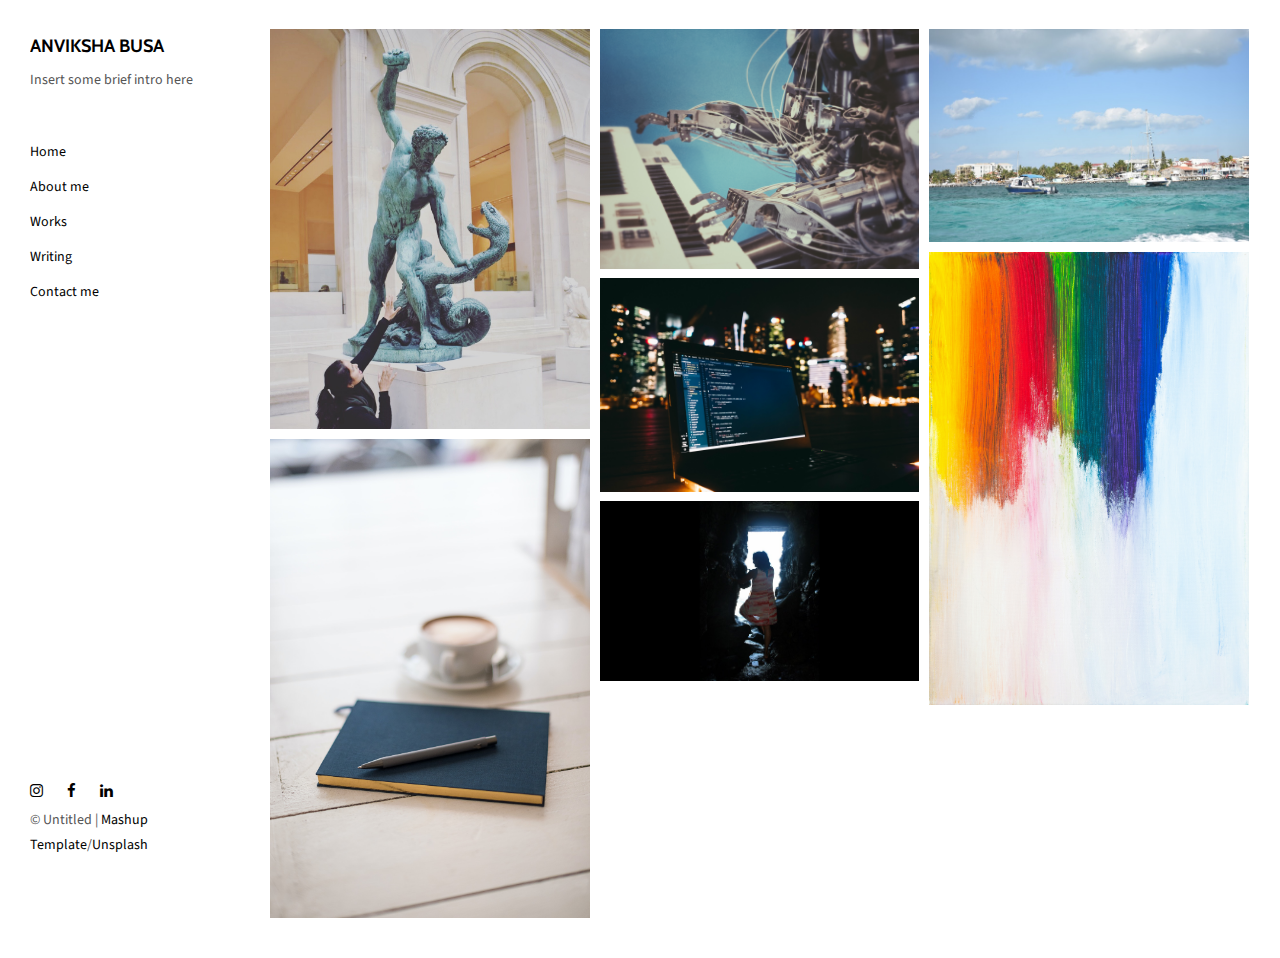
==== files/index.html @ e2f08ef1 "all website development initial files" ====
<!DOCTYPE html>
<html lang="en">

<head>
  <meta charset="UTF-8">
  <meta content="IE=edge" http-equiv="X-UA-Compatible">
  <meta content="width=device-width,initial-scale=1" name="viewport">
  <meta content="Page description" name="description">
  <meta name="google" content="notranslate" />
  <meta content="Mashup templates have been developped by Orson.io team" name="author">

  <!-- Disable tap highlight on IE -->
  <meta name="msapplication-tap-highlight" content="no">

  <link href="./assets/apple-icon-180x180.png" rel="apple-touch-icon">
  <link href="./assets/favicon.ico" rel="icon">



  <title>Title page</title>

<link href="./main.82cfd66e.css" rel="stylesheet"></head>

<body>

<!-- Add your content of header -->
<header class="">
  <div class="navbar navbar-default visible-xs">
    <button type="button" class="navbar-toggle collapsed">
      <span class="sr-only">Toggle navigation</span>
      <span class="icon-bar"></span>
      <span class="icon-bar"></span>
      <span class="icon-bar"></span>
    </button>
    <a href="./index.html" class="navbar-brand">Mashup Template</a>
  </div>

  <nav class="sidebar">
    <div class="navbar-collapse" id="navbar-collapse">
      <div class="site-header hidden-xs">
          <a class="site-brand" href="./index.html" title="">
            ANVIKSHA BUSA
          </a>
        <p>Insert some brief intro here</p>
      </div>
      <ul class="nav">
        <li><a href="./index.html" title="">Home</a></li>
        <li><a href="./about.html" title="">About me</a></li>
        <li><a href="./services.html" title="">Works</a></li>
        <li><a href="./components.html" title="">Writing</a></li>
        <li><a href="./contact.html" title="">Contact me</a></li>

      </ul>

      <nav class="nav-footer">
        <p class="nav-footer-social-buttons">
          <a class="fa-icon" href="https://www.instagram.com/anvibusa/" title="">
            <i class="fa fa-instagram"></i>
          </a>
          <a href="http://www.facebook.com/anvikshabusa" title="" class="fa-icon">
            <i class="fa fa-facebook"></i>
          </a>
          <a href="http://www.linkedin.com/in/anvikshabusa/" title="" class="fa-icon">
            <i class="fa fa-linkedin"></i>
          </a>
        </p>
        <p>© Untitled | <a href="http://www.mashup-template.com/" title="html template">Mashup Template</a>/<a href="https://www.unsplash.com/" title="Images">Unsplash</a></p>
      </nav>
    </div>
  </nav>
</header>
<main class="" id="main-collapse">

<!-- Add your site or app content here -->

<div class="hero-full-wrapper">
  <div class="grid">
  <div class="gutter-sizer"></div>
    <div class="grid-sizer"></div>

    <div class="grid-item">
      <img class="img-responsive" alt="" src="./assets/images/paris1.jpg">
      <a href="./about.html" class="project-description">
        <div class="project-text-holder">
          <div class="project-text-inner">
            <h3>Profile</h3>
            <p>Discover more</p>
          </div>
        </div>
      </a>
    </div>


    <div class="grid-item">
      <img class="img-responsive" alt="" src="./assets/images/robot.jpg">
      <a href="./project.html" class="project-description">
        <div class="project-text-holder">
          <div class="project-text-inner">
            <h3>Robotics</h3>
            <p>Discover more</p>
          </div>
        </div>
      </a>
    </div>

    <div class="grid-item">
      <img class="img-responsive" alt="" src="./assets/images/boats.jpg">
      <a href="./travel.html" class="project-description">
        <div class="project-text-holder">
          <div class="project-text-inner">
            <h3>Travel</h3>
            <p>Discover more</p>
          </div>
        </div>
      </a>
    </div>

    <div class="grid-item">
      <img class="img-responsive" alt="" src="./assets/images/art.jpg">
      <a href="./project.html" class="project-description">
        <div class="project-text-holder">
          <div class="project-text-inner">
            <h3>Art</h3>
            <p>Discover more</p>
          </div>
        </div>
      </a>
    </div>


    <div class="grid-item">
      <img class="img-responsive" alt="" src="./assets/images/programming.jpg">
      <a href="./programming.html" class="project-description">
        <div class="project-text-holder">
          <div class="project-text-inner">
            <h3>Programming</h3>
            <p>Discover more</p>
          </div>
        </div>
      </a>
    </div>

    <div class="grid-item">
      <img class="img-responsive" alt="" src="./assets/images/book.jpg">
      <a href="./project.html" class="project-description">
        <div class="project-text-holder">
          <div class="project-text-inner">
            <h3>Writing</h3>
            <p>Discover more</p>
          </div>
        </div>
      </a>
    </div>

    <div class="grid-item">
      <img class="img-responsive" alt="" src="./assets/images/yoga.jpg">
      <a href="./project.html" class="project-description">
        <div class="project-text-holder">
          <div class="project-text-inner">
            <h3>Leisure</h3>
            <p>Discover more</p>
          </div>
        </div>
      </a>
    </div>
    <!-- <div class="grid-item">
      <img class="img-responsive" alt="" src="./assets/images/paris1.jpg">
      <a href="./project.html" class="project-description">
        <div class="project-text-holder">
          <div class="project-text-inner">
            <h3>Other</h3>
            <p>Discover more</p>
          </div>
        </div>
      </a>
    </div> -->

  </div>
</div>


<script>
  document.addEventListener("DOMContentLoaded", function (event) {
     masonryBuild();
  });
</script>

</main>

<script>
document.addEventListener("DOMContentLoaded", function (event) {
  navbarToggleSidebar();
  navActivePage();
});
</script>

<!-- Google Analytics: change UA-XXXXX-X to be your site's ID

<script>
  (function (i, s, o, g, r, a, m) {
    i['GoogleAnalyticsObject'] = r; i[r] = i[r] || function () {
      (i[r].q = i[r].q || []).push(arguments)
    }, i[r].l = 1 * new Date(); a = s.createElement(o),
      m = s.getElementsByTagName(o)[0]; a.async = 1; a.src = g; m.parentNode.insertBefore(a, m)
  })(window, document, 'script', '//www.google-analytics.com/analytics.js', 'ga');
  ga('create', 'UA-XXXXX-X', 'auto');
  ga('send', 'pageview');
</script>

--><script type="text/javascript" src="./main.85741bff.js"></script></body>

</html>
---- files/main.82cfd66e.css ----
@import url(https://fonts.googleapis.com/css?family=Cabin:400,700|Source+Sans+Pro:400,700);@import url(https://maxcdn.bootstrapcdn.com/font-awesome/4.7.0/css/font-awesome.min.css);/*!
 * Bootstrap v3.3.7 (http://getbootstrap.com)
 * Copyright 2011-2016 Twitter, Inc.
 * Licensed under MIT (https://github.com/twbs/bootstrap/blob/master/LICENSE)
 */
/*! normalize.css v3.0.3 | MIT License | github.com/necolas/normalize.css */html{font-family:sans-serif;-ms-text-size-adjust:100%;-webkit-text-size-adjust:100%}body{margin:0}article,aside,details,figcaption,figure,footer,header,hgroup,main,menu,nav,section,summary{display:block}audio,canvas,progress,video{display:inline-block;vertical-align:baseline}audio:not([controls]){display:none;height:0}[hidden],template{display:none}a{background-color:transparent}a:active,a:hover{outline:0}abbr[title]{border-bottom:1px dotted}b,strong{font-weight:700}dfn{font-style:italic}h1{font-size:2em;margin:.67em 0}mark{background:#ff0;color:#000}small{font-size:80%}sub,sup{font-size:75%;line-height:0;position:relative;vertical-align:baseline}sup{top:-.5em}sub{bottom:-.25em}img{border:0}svg:not(:root){overflow:hidden}figure{margin:1em 40px}hr{box-sizing:content-box;height:0}pre{overflow:auto}code,kbd,pre,samp{font-family:monospace,monospace;font-size:1em}button,input,optgroup,select,textarea{color:inherit;font:inherit;margin:0}button{overflow:visible}button,select{text-transform:none}button,html input[type=button],input[type=reset],input[type=submit]{-webkit-appearance:button;cursor:pointer}button[disabled],html input[disabled]{cursor:default}button::-moz-focus-inner,input::-moz-focus-inner{border:0;padding:0}input{line-height:normal}input[type=checkbox],input[type=radio]{box-sizing:border-box;padding:0}input[type=number]::-webkit-inner-spin-button,input[type=number]::-webkit-outer-spin-button{height:auto}input[type=search]{-webkit-appearance:textfield;box-sizing:content-box}input[type=search]::-webkit-search-cancel-button,input[type=search]::-webkit-search-decoration{-webkit-appearance:none}fieldset{border:1px solid silver;margin:0 2px;padding:.35em .625em .75em}textarea{overflow:auto}optgroup{font-weight:700}table{border-collapse:collapse;border-spacing:0}td,th{padding:0}

/*! Source: https://github.com/h5bp/html5-boilerplate/blob/master/src/css/main.css */@media print{*,:after,:before{background:transparent!important;color:#000!important;box-shadow:none!important;text-shadow:none!important}a,a:visited{text-decoration:underline}a[href]:after{content:" (" attr(href) ")"}abbr[title]:after{content:" (" attr(title) ")"}a[href^="#"]:after,a[href^="javascript:"]:after{content:""}blockquote,pre{border:1px solid #999;page-break-inside:avoid}thead{display:table-header-group}img,tr{page-break-inside:avoid}img{max-width:100%!important}h2,h3,p{orphans:3;widows:3}h2,h3{page-break-after:avoid}.navbar{display:none}.btn>.caret,.dropup>.btn>.caret{border-top-color:#000!important}.label{border:1px solid #000}.table{border-collapse:collapse!important}.table td,.table th{background-color:#fff!important}.table-bordered td,.table-bordered th{border:1px solid #ddd!important}}*,:after,:before{-webkit-box-sizing:border-box;-moz-box-sizing:border-box;box-sizing:border-box}html{font-size:10px;-webkit-tap-highlight-color:transparent}body{font-family:Source Sans Pro,Helvetica,Arial,sans-serif;font-size:14px;line-height:1.78;color:#555;background-color:#fff}button,input,select,textarea{font-family:inherit;font-size:inherit;line-height:inherit}a{color:#ff6360;text-decoration:none}a:focus,a:hover{color:#ff1814;text-decoration:underline}a:focus{outline:5px auto -webkit-focus-ring-color;outline-offset:-2px}figure{margin:0}img{vertical-align:middle}.img-responsive{display:block;max-width:100%;height:auto}.img-rounded{border-radius:2px}.img-thumbnail{padding:4px;line-height:1.78;background-color:#fff;border:1px solid #ddd;border-radius:2px;-webkit-transition:all .2s ease-in-out;-o-transition:all .2s ease-in-out;transition:all .2s ease-in-out;display:inline-block;max-width:100%;height:auto}.img-circle{border-radius:50%}hr{margin-top:24px;margin-bottom:24px;border:0;border-top:1px solid #eee}.sr-only{position:absolute;width:1px;height:1px;margin:-1px;padding:0;overflow:hidden;clip:rect(0,0,0,0);border:0}.sr-only-focusable:active,.sr-only-focusable:focus{position:static;width:auto;height:auto;margin:0;overflow:visible;clip:auto}[role=button]{cursor:pointer}.h1,.h2,.h3,.h4,.h5,.h6,h1,h2,h3,h4,h5,h6{font-family:Cabin,Helvetica,Arial,sans-serif;font-weight:700;line-height:1.1;color:#000}.h1 .small,.h1 small,.h2 .small,.h2 small,.h3 .small,.h3 small,.h4 .small,.h4 small,.h5 .small,.h5 small,.h6 .small,.h6 small,h1 .small,h1 small,h2 .small,h2 small,h3 .small,h3 small,h4 .small,h4 small,h5 .small,h5 small,h6 .small,h6 small{font-weight:400;line-height:1;color:#777}.h1,.h2,.h3,h1,h2,h3{margin-top:24px;margin-bottom:12px}.h1 .small,.h1 small,.h2 .small,.h2 small,.h3 .small,.h3 small,h1 .small,h1 small,h2 .small,h2 small,h3 .small,h3 small{font-size:65%}.h4,.h5,.h6,h4,h5,h6{margin-top:12px;margin-bottom:12px}.h4 .small,.h4 small,.h5 .small,.h5 small,.h6 .small,.h6 small,h4 .small,h4 small,h5 .small,h5 small,h6 .small,h6 small{font-size:75%}.h1,h1{font-size:44px}.h2,h2{font-size:33px}.h3,h3{font-size:25px}.h4,h4{font-size:19px}.h5,h5{font-size:14px}.h6,h6{font-size:12px}p{margin:0 0 12px}.lead{margin-bottom:24px;font-size:16px;font-weight:300;line-height:1.4}@media (min-width:768px){.lead{font-size:21px}}.small,small{font-size:85%}.mark,mark{background-color:#fcf8e3;padding:.2em}.text-left{text-align:left}.text-right{text-align:right}.text-center{text-align:center}.text-justify{text-align:justify}.text-nowrap{white-space:nowrap}.text-lowercase{text-transform:lowercase}.initialism,.text-uppercase{text-transform:uppercase}.text-capitalize{text-transform:capitalize}.text-muted{color:#777}.text-primary{color:#ff6360}a.text-primary:focus,a.text-primary:hover{color:#ff312d}.text-success{color:#fff}a.text-success:focus,a.text-success:hover{color:#e6e6e6}.text-info{color:#31708f}a.text-info:focus,a.text-info:hover{color:#245269}.text-warning{color:#8a6d3b}a.text-warning:focus,a.text-warning:hover{color:#66512c}.text-danger{color:#fff}a.text-danger:focus,a.text-danger:hover{color:#e6e6e6}.bg-primary{color:#fff;background-color:#ff6360}a.bg-primary:focus,a.bg-primary:hover{background-color:#ff312d}.bg-success{background-color:#57ce6e}a.bg-success:focus,a.bg-success:hover{background-color:#37bb50}.bg-info{background-color:#d9edf7}a.bg-info:focus,a.bg-info:hover{background-color:#afd9ee}.bg-warning{background-color:#fcf8e3}a.bg-warning:focus,a.bg-warning:hover{background-color:#f7ecb5}.bg-danger{background-color:#ee624b}a.bg-danger:focus,a.bg-danger:hover{background-color:#ea391c}.page-header{padding-bottom:11px;margin:48px 0 24px;border-bottom:1px solid #eee}ol,ul{margin-top:0;margin-bottom:12px}ol ol,ol ul,ul ol,ul ul{margin-bottom:0}.list-inline,.list-unstyled{padding-left:0;list-style:none}.list-inline{margin-left:-5px}.list-inline>li{display:inline-block;padding-left:5px;padding-right:5px}dl{margin-top:0;margin-bottom:24px}dd,dt{line-height:1.78}dt{font-weight:700}dd{margin-left:0}.dl-horizontal dd:after,.dl-horizontal dd:before{content:" ";display:table}.dl-horizontal dd:after{clear:both}@media (min-width:768px){.dl-horizontal dt{float:left;width:160px;clear:left;text-align:right;overflow:hidden;text-overflow:ellipsis;white-space:nowrap}.dl-horizontal dd{margin-left:180px}}abbr[data-original-title],abbr[title]{cursor:help;border-bottom:1px dotted #777}.initialism{font-size:90%}blockquote{padding:12px 24px;margin:0 0 24px;font-size:17.5px;border-left:5px solid #eee}blockquote ol:last-child,blockquote p:last-child,blockquote ul:last-child{margin-bottom:0}blockquote .small,blockquote footer,blockquote small{display:block;font-size:80%;line-height:1.78;color:#777}blockquote .small:before,blockquote footer:before,blockquote small:before{content:"\2014   \A0"}.blockquote-reverse,blockquote.pull-right{padding-right:15px;padding-left:0;border-right:5px solid #eee;border-left:0;text-align:right}.blockquote-reverse .small:before,.blockquote-reverse footer:before,.blockquote-reverse small:before,blockquote.pull-right .small:before,blockquote.pull-right footer:before,blockquote.pull-right small:before{content:""}.blockquote-reverse .small:after,.blockquote-reverse footer:after,.blockquote-reverse small:after,blockquote.pull-right .small:after,blockquote.pull-right footer:after,blockquote.pull-right small:after{content:"\A0   \2014"}address{margin-bottom:24px;font-style:normal;line-height:1.78}code,kbd,pre,samp{font-family:Menlo,Monaco,Consolas,Courier New,monospace}code{color:#c7254e;background-color:#f9f2f4}code,kbd{padding:2px 4px;font-size:90%;border-radius:2px}kbd{color:#fff;background-color:#333;box-shadow:inset 0 -1px 0 rgba(0,0,0,.25)}kbd kbd{padding:0;font-size:100%;font-weight:700;box-shadow:none}pre{display:block;padding:11.5px;margin:0 0 12px;font-size:13px;line-height:1.78;word-break:break-all;word-wrap:break-word;color:#333;background-color:#f5f5f5;border:1px solid #ccc;border-radius:2px}pre code{padding:0;font-size:inherit;color:inherit;white-space:pre-wrap;background-color:transparent;border-radius:0}.pre-scrollable{max-height:340px;overflow-y:scroll}.container{margin-right:auto;margin-left:auto;padding-left:15px;padding-right:15px}.container:after,.container:before{content:" ";display:table}.container:after{clear:both}@media (min-width:768px){.container{width:750px}}@media (min-width:992px){.container{width:970px}}@media (min-width:1200px){.container{width:1170px}}.container-fluid{margin-right:auto;margin-left:auto;padding-left:15px;padding-right:15px}.container-fluid:after,.container-fluid:before{content:" ";display:table}.container-fluid:after{clear:both}.row{margin-left:-15px;margin-right:-15px}.row:after,.row:before{content:" ";display:table}.row:after{clear:both}.col-lg-1,.col-lg-2,.col-lg-3,.col-lg-4,.col-lg-5,.col-lg-6,.col-lg-7,.col-lg-8,.col-lg-9,.col-lg-10,.col-lg-11,.col-lg-12,.col-md-1,.col-md-2,.col-md-3,.col-md-4,.col-md-5,.col-md-6,.col-md-7,.col-md-8,.col-md-9,.col-md-10,.col-md-11,.col-md-12,.col-sm-1,.col-sm-2,.col-sm-3,.col-sm-4,.col-sm-5,.col-sm-6,.col-sm-7,.col-sm-8,.col-sm-9,.col-sm-10,.col-sm-11,.col-sm-12,.col-xs-1,.col-xs-2,.col-xs-3,.col-xs-4,.col-xs-5,.col-xs-6,.col-xs-7,.col-xs-8,.col-xs-9,.col-xs-10,.col-xs-11,.col-xs-12{position:relative;min-height:1px;padding-left:15px;padding-right:15px}.col-xs-1,.col-xs-2,.col-xs-3,.col-xs-4,.col-xs-5,.col-xs-6,.col-xs-7,.col-xs-8,.col-xs-9,.col-xs-10,.col-xs-11,.col-xs-12{float:left}.col-xs-1{width:8.33333%}.col-xs-2{width:16.66667%}.col-xs-3{width:25%}.col-xs-4{width:33.33333%}.col-xs-5{width:41.66667%}.col-xs-6{width:50%}.col-xs-7{width:58.33333%}.col-xs-8{width:66.66667%}.col-xs-9{width:75%}.col-xs-10{width:83.33333%}.col-xs-11{width:91.66667%}.col-xs-12{width:100%}.col-xs-pull-0{right:auto}.col-xs-pull-1{right:8.33333%}.col-xs-pull-2{right:16.66667%}.col-xs-pull-3{right:25%}.col-xs-pull-4{right:33.33333%}.col-xs-pull-5{right:41.66667%}.col-xs-pull-6{right:50%}.col-xs-pull-7{right:58.33333%}.col-xs-pull-8{right:66.66667%}.col-xs-pull-9{right:75%}.col-xs-pull-10{right:83.33333%}.col-xs-pull-11{right:91.66667%}.col-xs-pull-12{right:100%}.col-xs-push-0{left:auto}.col-xs-push-1{left:8.33333%}.col-xs-push-2{left:16.66667%}.col-xs-push-3{left:25%}.col-xs-push-4{left:33.33333%}.col-xs-push-5{left:41.66667%}.col-xs-push-6{left:50%}.col-xs-push-7{left:58.33333%}.col-xs-push-8{left:66.66667%}.col-xs-push-9{left:75%}.col-xs-push-10{left:83.33333%}.col-xs-push-11{left:91.66667%}.col-xs-push-12{left:100%}.col-xs-offset-0{margin-left:0}.col-xs-offset-1{margin-left:8.33333%}.col-xs-offset-2{margin-left:16.66667%}.col-xs-offset-3{margin-left:25%}.col-xs-offset-4{margin-left:33.33333%}.col-xs-offset-5{margin-left:41.66667%}.col-xs-offset-6{margin-left:50%}.col-xs-offset-7{margin-left:58.33333%}.col-xs-offset-8{margin-left:66.66667%}.col-xs-offset-9{margin-left:75%}.col-xs-offset-10{margin-left:83.33333%}.col-xs-offset-11{margin-left:91.66667%}.col-xs-offset-12{margin-left:100%}@media (min-width:768px){.col-sm-1,.col-sm-2,.col-sm-3,.col-sm-4,.col-sm-5,.col-sm-6,.col-sm-7,.col-sm-8,.col-sm-9,.col-sm-10,.col-sm-11,.col-sm-12{float:left}.col-sm-1{width:8.33333%}.col-sm-2{width:16.66667%}.col-sm-3{width:25%}.col-sm-4{width:33.33333%}.col-sm-5{width:41.66667%}.col-sm-6{width:50%}.col-sm-7{width:58.33333%}.col-sm-8{width:66.66667%}.col-sm-9{width:75%}.col-sm-10{width:83.33333%}.col-sm-11{width:91.66667%}.col-sm-12{width:100%}.col-sm-pull-0{right:auto}.col-sm-pull-1{right:8.33333%}.col-sm-pull-2{right:16.66667%}.col-sm-pull-3{right:25%}.col-sm-pull-4{right:33.33333%}.col-sm-pull-5{right:41.66667%}.col-sm-pull-6{right:50%}.col-sm-pull-7{right:58.33333%}.col-sm-pull-8{right:66.66667%}.col-sm-pull-9{right:75%}.col-sm-pull-10{right:83.33333%}.col-sm-pull-11{right:91.66667%}.col-sm-pull-12{right:100%}.col-sm-push-0{left:auto}.col-sm-push-1{left:8.33333%}.col-sm-push-2{left:16.66667%}.col-sm-push-3{left:25%}.col-sm-push-4{left:33.33333%}.col-sm-push-5{left:41.66667%}.col-sm-push-6{left:50%}.col-sm-push-7{left:58.33333%}.col-sm-push-8{left:66.66667%}.col-sm-push-9{left:75%}.col-sm-push-10{left:83.33333%}.col-sm-push-11{left:91.66667%}.col-sm-push-12{left:100%}.col-sm-offset-0{margin-left:0}.col-sm-offset-1{margin-left:8.33333%}.col-sm-offset-2{margin-left:16.66667%}.col-sm-offset-3{margin-left:25%}.col-sm-offset-4{margin-left:33.33333%}.col-sm-offset-5{margin-left:41.66667%}.col-sm-offset-6{margin-left:50%}.col-sm-offset-7{margin-left:58.33333%}.col-sm-offset-8{margin-left:66.66667%}.col-sm-offset-9{margin-left:75%}.col-sm-offset-10{margin-left:83.33333%}.col-sm-offset-11{margin-left:91.66667%}.col-sm-offset-12{margin-left:100%}}@media (min-width:992px){.col-md-1,.col-md-2,.col-md-3,.col-md-4,.col-md-5,.col-md-6,.col-md-7,.col-md-8,.col-md-9,.col-md-10,.col-md-11,.col-md-12{float:left}.col-md-1{width:8.33333%}.col-md-2{width:16.66667%}.col-md-3{width:25%}.col-md-4{width:33.33333%}.col-md-5{width:41.66667%}.col-md-6{width:50%}.col-md-7{width:58.33333%}.col-md-8{width:66.66667%}.col-md-9{width:75%}.col-md-10{width:83.33333%}.col-md-11{width:91.66667%}.col-md-12{width:100%}.col-md-pull-0{right:auto}.col-md-pull-1{right:8.33333%}.col-md-pull-2{right:16.66667%}.col-md-pull-3{right:25%}.col-md-pull-4{right:33.33333%}.col-md-pull-5{right:41.66667%}.col-md-pull-6{right:50%}.col-md-pull-7{right:58.33333%}.col-md-pull-8{right:66.66667%}.col-md-pull-9{right:75%}.col-md-pull-10{right:83.33333%}.col-md-pull-11{right:91.66667%}.col-md-pull-12{right:100%}.col-md-push-0{left:auto}.col-md-push-1{left:8.33333%}.col-md-push-2{left:16.66667%}.col-md-push-3{left:25%}.col-md-push-4{left:33.33333%}.col-md-push-5{left:41.66667%}.col-md-push-6{left:50%}.col-md-push-7{left:58.33333%}.col-md-push-8{left:66.66667%}.col-md-push-9{left:75%}.col-md-push-10{left:83.33333%}.col-md-push-11{left:91.66667%}.col-md-push-12{left:100%}.col-md-offset-0{margin-left:0}.col-md-offset-1{margin-left:8.33333%}.col-md-offset-2{margin-left:16.66667%}.col-md-offset-3{margin-left:25%}.col-md-offset-4{margin-left:33.33333%}.col-md-offset-5{margin-left:41.66667%}.col-md-offset-6{margin-left:50%}.col-md-offset-7{margin-left:58.33333%}.col-md-offset-8{margin-left:66.66667%}.col-md-offset-9{margin-left:75%}.col-md-offset-10{margin-left:83.33333%}.col-md-offset-11{margin-left:91.66667%}.col-md-offset-12{margin-left:100%}}@media (min-width:1200px){.col-lg-1,.col-lg-2,.col-lg-3,.col-lg-4,.col-lg-5,.col-lg-6,.col-lg-7,.col-lg-8,.col-lg-9,.col-lg-10,.col-lg-11,.col-lg-12{float:left}.col-lg-1{width:8.33333%}.col-lg-2{width:16.66667%}.col-lg-3{width:25%}.col-lg-4{width:33.33333%}.col-lg-5{width:41.66667%}.col-lg-6{width:50%}.col-lg-7{width:58.33333%}.col-lg-8{width:66.66667%}.col-lg-9{width:75%}.col-lg-10{width:83.33333%}.col-lg-11{width:91.66667%}.col-lg-12{width:100%}.col-lg-pull-0{right:auto}.col-lg-pull-1{right:8.33333%}.col-lg-pull-2{right:16.66667%}.col-lg-pull-3{right:25%}.col-lg-pull-4{right:33.33333%}.col-lg-pull-5{right:41.66667%}.col-lg-pull-6{right:50%}.col-lg-pull-7{right:58.33333%}.col-lg-pull-8{right:66.66667%}.col-lg-pull-9{right:75%}.col-lg-pull-10{right:83.33333%}.col-lg-pull-11{right:91.66667%}.col-lg-pull-12{right:100%}.col-lg-push-0{left:auto}.col-lg-push-1{left:8.33333%}.col-lg-push-2{left:16.66667%}.col-lg-push-3{left:25%}.col-lg-push-4{left:33.33333%}.col-lg-push-5{left:41.66667%}.col-lg-push-6{left:50%}.col-lg-push-7{left:58.33333%}.col-lg-push-8{left:66.66667%}.col-lg-push-9{left:75%}.col-lg-push-10{left:83.33333%}.col-lg-push-11{left:91.66667%}.col-lg-push-12{left:100%}.col-lg-offset-0{margin-left:0}.col-lg-offset-1{margin-left:8.33333%}.col-lg-offset-2{margin-left:16.66667%}.col-lg-offset-3{margin-left:25%}.col-lg-offset-4{margin-left:33.33333%}.col-lg-offset-5{margin-left:41.66667%}.col-lg-offset-6{margin-left:50%}.col-lg-offset-7{margin-left:58.33333%}.col-lg-offset-8{margin-left:66.66667%}.col-lg-offset-9{margin-left:75%}.col-lg-offset-10{margin-left:83.33333%}.col-lg-offset-11{margin-left:91.66667%}.col-lg-offset-12{margin-left:100%}}table{background-color:transparent}caption{padding-top:8px;padding-bottom:8px;color:#777}caption,th{text-align:left}.table{width:100%;max-width:100%;margin-bottom:24px}.table>tbody>tr>td,.table>tbody>tr>th,.table>tfoot>tr>td,.table>tfoot>tr>th,.table>thead>tr>td,.table>thead>tr>th{padding:8px;line-height:1.78;vertical-align:top;border-top:1px solid #ddd}.table>thead>tr>th{vertical-align:bottom;border-bottom:2px solid #ddd}.table>caption+thead>tr:first-child>td,.table>caption+thead>tr:first-child>th,.table>colgroup+thead>tr:first-child>td,.table>colgroup+thead>tr:first-child>th,.table>thead:first-child>tr:first-child>td,.table>thead:first-child>tr:first-child>th{border-top:0}.table>tbody+tbody{border-top:2px solid #ddd}.table .table{background-color:#fff}.table-condensed>tbody>tr>td,.table-condensed>tbody>tr>th,.table-condensed>tfoot>tr>td,.table-condensed>tfoot>tr>th,.table-condensed>thead>tr>td,.table-condensed>thead>tr>th{padding:5px}.table-bordered,.table-bordered>tbody>tr>td,.table-bordered>tbody>tr>th,.table-bordered>tfoot>tr>td,.table-bordered>tfoot>tr>th,.table-bordered>thead>tr>td,.table-bordered>thead>tr>th{border:1px solid #ddd}.table-bordered>thead>tr>td,.table-bordered>thead>tr>th{border-bottom-width:2px}.table-striped>tbody>tr:nth-of-type(odd){background-color:#f9f9f9}.table-hover>tbody>tr:hover{background-color:#f5f5f5}table col[class*=col-]{position:static;float:none;display:table-column}table td[class*=col-],table th[class*=col-]{position:static;float:none;display:table-cell}.table>tbody>tr.active>td,.table>tbody>tr.active>th,.table>tbody>tr>td.active,.table>tbody>tr>th.active,.table>tfoot>tr.active>td,.table>tfoot>tr.active>th,.table>tfoot>tr>td.active,.table>tfoot>tr>th.active,.table>thead>tr.active>td,.table>thead>tr.active>th,.table>thead>tr>td.active,.table>thead>tr>th.active{background-color:#f5f5f5}.table-hover>tbody>tr.active:hover>td,.table-hover>tbody>tr.active:hover>th,.table-hover>tbody>tr:hover>.active,.table-hover>tbody>tr>td.active:hover,.table-hover>tbody>tr>th.active:hover{background-color:#e8e8e8}.table>tbody>tr.success>td,.table>tbody>tr.success>th,.table>tbody>tr>td.success,.table>tbody>tr>th.success,.table>tfoot>tr.success>td,.table>tfoot>tr.success>th,.table>tfoot>tr>td.success,.table>tfoot>tr>th.success,.table>thead>tr.success>td,.table>thead>tr.success>th,.table>thead>tr>td.success,.table>thead>tr>th.success{background-color:#57ce6e}.table-hover>tbody>tr.success:hover>td,.table-hover>tbody>tr.success:hover>th,.table-hover>tbody>tr:hover>.success,.table-hover>tbody>tr>td.success:hover,.table-hover>tbody>tr>th.success:hover{background-color:#43c85d}.table>tbody>tr.info>td,.table>tbody>tr.info>th,.table>tbody>tr>td.info,.table>tbody>tr>th.info,.table>tfoot>tr.info>td,.table>tfoot>tr.info>th,.table>tfoot>tr>td.info,.table>tfoot>tr>th.info,.table>thead>tr.info>td,.table>thead>tr.info>th,.table>thead>tr>td.info,.table>thead>tr>th.info{background-color:#d9edf7}.table-hover>tbody>tr.info:hover>td,.table-hover>tbody>tr.info:hover>th,.table-hover>tbody>tr:hover>.info,.table-hover>tbody>tr>td.info:hover,.table-hover>tbody>tr>th.info:hover{background-color:#c4e3f3}.table>tbody>tr.warning>td,.table>tbody>tr.warning>th,.table>tbody>tr>td.warning,.table>tbody>tr>th.warning,.table>tfoot>tr.warning>td,.table>tfoot>tr.warning>th,.table>tfoot>tr>td.warning,.table>tfoot>tr>th.warning,.table>thead>tr.warning>td,.table>thead>tr.warning>th,.table>thead>tr>td.warning,.table>thead>tr>th.warning{background-color:#fcf8e3}.table-hover>tbody>tr.warning:hover>td,.table-hover>tbody>tr.warning:hover>th,.table-hover>tbody>tr:hover>.warning,.table-hover>tbody>tr>td.warning:hover,.table-hover>tbody>tr>th.warning:hover{background-color:#faf2cc}.table>tbody>tr.danger>td,.table>tbody>tr.danger>th,.table>tbody>tr>td.danger,.table>tbody>tr>th.danger,.table>tfoot>tr.danger>td,.table>tfoot>tr.danger>th,.table>tfoot>tr>td.danger,.table>tfoot>tr>th.danger,.table>thead>tr.danger>td,.table>thead>tr.danger>th,.table>thead>tr>td.danger,.table>thead>tr>th.danger{background-color:#ee624b}.table-hover>tbody>tr.danger:hover>td,.table-hover>tbody>tr.danger:hover>th,.table-hover>tbody>tr:hover>.danger,.table-hover>tbody>tr>td.danger:hover,.table-hover>tbody>tr>th.danger:hover{background-color:#ec4e34}.table-responsive{overflow-x:auto;min-height:.01%}@media screen and (max-width:767px){.table-responsive{width:100%;margin-bottom:18px;overflow-y:hidden;-ms-overflow-style:-ms-autohiding-scrollbar;border:1px solid #ddd}.table-responsive>.table{margin-bottom:0}.table-responsive>.table>tbody>tr>td,.table-responsive>.table>tbody>tr>th,.table-responsive>.table>tfoot>tr>td,.table-responsive>.table>tfoot>tr>th,.table-responsive>.table>thead>tr>td,.table-responsive>.table>thead>tr>th{white-space:nowrap}.table-responsive>.table-bordered{border:0}.table-responsive>.table-bordered>tbody>tr>td:first-child,.table-responsive>.table-bordered>tbody>tr>th:first-child,.table-responsive>.table-bordered>tfoot>tr>td:first-child,.table-responsive>.table-bordered>tfoot>tr>th:first-child,.table-responsive>.table-bordered>thead>tr>td:first-child,.table-responsive>.table-bordered>thead>tr>th:first-child{border-left:0}.table-responsive>.table-bordered>tbody>tr>td:last-child,.table-responsive>.table-bordered>tbody>tr>th:last-child,.table-responsive>.table-bordered>tfoot>tr>td:last-child,.table-responsive>.table-bordered>tfoot>tr>th:last-child,.table-responsive>.table-bordered>thead>tr>td:last-child,.table-responsive>.table-bordered>thead>tr>th:last-child{border-right:0}.table-responsive>.table-bordered>tbody>tr:last-child>td,.table-responsive>.table-bordered>tbody>tr:last-child>th,.table-responsive>.table-bordered>tfoot>tr:last-child>td,.table-responsive>.table-bordered>tfoot>tr:last-child>th{border-bottom:0}}fieldset{margin:0;min-width:0}fieldset,legend{padding:0;border:0}legend{display:block;width:100%;margin-bottom:24px;font-size:21px;line-height:inherit;color:#333;border-bottom:1px solid #e5e5e5}label{display:inline-block;max-width:100%;margin-bottom:5px;font-weight:700}input[type=search]{-webkit-box-sizing:border-box;-moz-box-sizing:border-box;box-sizing:border-box}input[type=checkbox],input[type=radio]{margin:4px 0 0;margin-top:1px\9;line-height:normal}input[type=file]{display:block}input[type=range]{display:block;width:100%}select[multiple],select[size]{height:auto}input[type=checkbox]:focus,input[type=file]:focus,input[type=radio]:focus{outline:5px auto -webkit-focus-ring-color;outline-offset:-2px}output{padding-top:9px}.form-control,output{display:block;font-size:14px;line-height:1.78;color:#555}.form-control{width:100%;height:40px;padding:8px 20px;background-color:#fff;background-image:none;border:1px solid #000;border-radius:2px;-webkit-box-shadow:inset 0 1px 1px rgba(0,0,0,.075);box-shadow:inset 0 1px 1px rgba(0,0,0,.075);-webkit-transition:border-color .15s ease-in-out,box-shadow .15s ease-in-out;-o-transition:border-color ease-in-out .15s,box-shadow ease-in-out .15s;transition:border-color .15s ease-in-out,box-shadow .15s ease-in-out}.form-control:focus{border-color:#66afe9;-webkit-box-shadow:inset 0 1px 1px rgba(0,0,0,.075),0 0 8px rgba(102,175,233,.6);box-shadow:inset 0 1px 1px rgba(0,0,0,.075),0 0 8px rgba(102,175,233,.6)}.form-control::-moz-placeholder{color:#999;opacity:1}.form-control:-ms-input-placeholder{color:#999}.form-control::-webkit-input-placeholder{color:#999}.form-control::-ms-expand{border:0;background-color:transparent}.form-control[disabled],.form-control[readonly],fieldset[disabled] .form-control{background-color:#eee;opacity:1}.form-control[disabled],fieldset[disabled] .form-control{cursor:not-allowed}textarea.form-control{height:auto}input[type=search]{-webkit-appearance:none}@media screen and (-webkit-min-device-pixel-ratio:0){input[type=date].form-control,input[type=datetime-local].form-control,input[type=month].form-control,input[type=time].form-control{line-height:40px}.input-group-sm>.input-group-btn>input[type=date].btn,.input-group-sm>.input-group-btn>input[type=datetime-local].btn,.input-group-sm>.input-group-btn>input[type=month].btn,.input-group-sm>.input-group-btn>input[type=time].btn,.input-group-sm>input[type=date].form-control,.input-group-sm>input[type=date].input-group-addon,.input-group-sm>input[type=datetime-local].form-control,.input-group-sm>input[type=datetime-local].input-group-addon,.input-group-sm>input[type=month].form-control,.input-group-sm>input[type=month].input-group-addon,.input-group-sm>input[type=time].form-control,.input-group-sm>input[type=time].input-group-addon,.input-group-sm input[type=date],.input-group-sm input[type=datetime-local],.input-group-sm input[type=month],.input-group-sm input[type=time],input[type=date].input-sm,input[type=datetime-local].input-sm,input[type=month].input-sm,input[type=time].input-sm{line-height:30px}.input-group-lg>.input-group-btn>input[type=date].btn,.input-group-lg>.input-group-btn>input[type=datetime-local].btn,.input-group-lg>.input-group-btn>input[type=month].btn,.input-group-lg>.input-group-btn>input[type=time].btn,.input-group-lg>input[type=date].form-control,.input-group-lg>input[type=date].input-group-addon,.input-group-lg>input[type=datetime-local].form-control,.input-group-lg>input[type=datetime-local].input-group-addon,.input-group-lg>input[type=month].form-control,.input-group-lg>input[type=month].input-group-addon,.input-group-lg>input[type=time].form-control,.input-group-lg>input[type=time].input-group-addon,.input-group-lg input[type=date],.input-group-lg input[type=datetime-local],.input-group-lg input[type=month],.input-group-lg input[type=time],input[type=date].input-lg,input[type=datetime-local].input-lg,input[type=month].input-lg,input[type=time].input-lg{line-height:46px}}.form-group{margin-bottom:15px}.checkbox,.radio{position:relative;display:block;margin-top:10px;margin-bottom:10px}.checkbox label,.radio label{min-height:24px;padding-left:20px;margin-bottom:0;font-weight:400;cursor:pointer}.checkbox-inline input[type=checkbox],.checkbox input[type=checkbox],.radio-inline input[type=radio],.radio input[type=radio]{position:absolute;margin-left:-20px;margin-top:4px\9}.checkbox+.checkbox,.radio+.radio{margin-top:-5px}.checkbox-inline,.radio-inline{position:relative;display:inline-block;padding-left:20px;margin-bottom:0;vertical-align:middle;font-weight:400;cursor:pointer}.checkbox-inline+.checkbox-inline,.radio-inline+.radio-inline{margin-top:0;margin-left:10px}.checkbox-inline.disabled,.checkbox.disabled label,.radio-inline.disabled,.radio.disabled label,fieldset[disabled] .checkbox-inline,fieldset[disabled] .checkbox label,fieldset[disabled] .radio-inline,fieldset[disabled] .radio label,fieldset[disabled] input[type=checkbox],fieldset[disabled] input[type=radio],input[type=checkbox].disabled,input[type=checkbox][disabled],input[type=radio].disabled,input[type=radio][disabled]{cursor:not-allowed}.form-control-static{padding-top:9px;padding-bottom:9px;margin-bottom:0;min-height:38px}.form-control-static.input-lg,.form-control-static.input-sm,.input-group-lg>.form-control-static.form-control,.input-group-lg>.form-control-static.input-group-addon,.input-group-lg>.input-group-btn>.form-control-static.btn,.input-group-sm>.form-control-static.form-control,.input-group-sm>.form-control-static.input-group-addon,.input-group-sm>.input-group-btn>.form-control-static.btn{padding-left:0;padding-right:0}.input-group-sm>.form-control,.input-group-sm>.input-group-addon,.input-group-sm>.input-group-btn>.btn,.input-sm{height:30px;padding:5px 14px;font-size:12px;line-height:1.5;border-radius:2px}.input-group-sm>.input-group-btn>select.btn,.input-group-sm>select.form-control,.input-group-sm>select.input-group-addon,select.input-sm{height:30px;line-height:30px}.input-group-sm>.input-group-btn>select[multiple].btn,.input-group-sm>.input-group-btn>textarea.btn,.input-group-sm>select[multiple].form-control,.input-group-sm>select[multiple].input-group-addon,.input-group-sm>textarea.form-control,.input-group-sm>textarea.input-group-addon,select[multiple].input-sm,textarea.input-sm{height:auto}.form-group-sm .form-control{height:30px;padding:5px 14px;font-size:12px;line-height:1.5;border-radius:2px}.form-group-sm select.form-control{height:30px;line-height:30px}.form-group-sm select[multiple].form-control,.form-group-sm textarea.form-control{height:auto}.form-group-sm .form-control-static{height:30px;min-height:36px;padding:6px 14px;font-size:12px;line-height:1.5}.input-group-lg>.form-control,.input-group-lg>.input-group-addon,.input-group-lg>.input-group-btn>.btn,.input-lg{height:46px;padding:10px 24px;font-size:18px;line-height:1.33333;border-radius:2px}.input-group-lg>.input-group-btn>select.btn,.input-group-lg>select.form-control,.input-group-lg>select.input-group-addon,select.input-lg{height:46px;line-height:46px}.input-group-lg>.input-group-btn>select[multiple].btn,.input-group-lg>.input-group-btn>textarea.btn,.input-group-lg>select[multiple].form-control,.input-group-lg>select[multiple].input-group-addon,.input-group-lg>textarea.form-control,.input-group-lg>textarea.input-group-addon,select[multiple].input-lg,textarea.input-lg{height:auto}.form-group-lg .form-control{height:46px;padding:10px 24px;font-size:18px;line-height:1.33333;border-radius:2px}.form-group-lg select.form-control{height:46px;line-height:46px}.form-group-lg select[multiple].form-control,.form-group-lg textarea.form-control{height:auto}.form-group-lg .form-control-static{height:46px;min-height:42px;padding:11px 24px;font-size:18px;line-height:1.33333}.has-feedback{position:relative}.has-feedback .form-control{padding-right:50px}.form-control-feedback{position:absolute;top:0;right:0;z-index:2;display:block;width:40px;height:40px;line-height:40px;text-align:center;pointer-events:none}.form-group-lg .form-control+.form-control-feedback,.input-group-lg+.form-control-feedback,.input-group-lg>.form-control+.form-control-feedback,.input-group-lg>.input-group-addon+.form-control-feedback,.input-group-lg>.input-group-btn>.btn+.form-control-feedback,.input-lg+.form-control-feedback{width:46px;height:46px;line-height:46px}.form-group-sm .form-control+.form-control-feedback,.input-group-sm+.form-control-feedback,.input-group-sm>.form-control+.form-control-feedback,.input-group-sm>.input-group-addon+.form-control-feedback,.input-group-sm>.input-group-btn>.btn+.form-control-feedback,.input-sm+.form-control-feedback{width:30px;height:30px;line-height:30px}.has-success .checkbox,.has-success .checkbox-inline,.has-success.checkbox-inline label,.has-success.checkbox label,.has-success .control-label,.has-success .help-block,.has-success .radio,.has-success .radio-inline,.has-success.radio-inline label,.has-success.radio label{color:#fff}.has-success .form-control{border-color:#fff;-webkit-box-shadow:inset 0 1px 1px rgba(0,0,0,.075);box-shadow:inset 0 1px 1px rgba(0,0,0,.075)}.has-success .form-control:focus{border-color:#e6e6e6;-webkit-box-shadow:inset 0 1px 1px rgba(0,0,0,.075),0 0 6px #fff;box-shadow:inset 0 1px 1px rgba(0,0,0,.075),0 0 6px #fff}.has-success .input-group-addon{color:#fff;border-color:#fff;background-color:#57ce6e}.has-success .form-control-feedback{color:#fff}.has-warning .checkbox,.has-warning .checkbox-inline,.has-warning.checkbox-inline label,.has-warning.checkbox label,.has-warning .control-label,.has-warning .help-block,.has-warning .radio,.has-warning .radio-inline,.has-warning.radio-inline label,.has-warning.radio label{color:#8a6d3b}.has-warning .form-control{border-color:#8a6d3b;-webkit-box-shadow:inset 0 1px 1px rgba(0,0,0,.075);box-shadow:inset 0 1px 1px rgba(0,0,0,.075)}.has-warning .form-control:focus{border-color:#66512c;-webkit-box-shadow:inset 0 1px 1px rgba(0,0,0,.075),0 0 6px #c0a16b;box-shadow:inset 0 1px 1px rgba(0,0,0,.075),0 0 6px #c0a16b}.has-warning .input-group-addon{color:#8a6d3b;border-color:#8a6d3b;background-color:#fcf8e3}.has-warning .form-control-feedback{color:#8a6d3b}.has-error .checkbox,.has-error .checkbox-inline,.has-error.checkbox-inline label,.has-error.checkbox label,.has-error .control-label,.has-error .help-block,.has-error .radio,.has-error .radio-inline,.has-error.radio-inline label,.has-error.radio label{color:#fff}.has-error .form-control{border-color:#fff;-webkit-box-shadow:inset 0 1px 1px rgba(0,0,0,.075);box-shadow:inset 0 1px 1px rgba(0,0,0,.075)}.has-error .form-control:focus{border-color:#e6e6e6;-webkit-box-shadow:inset 0 1px 1px rgba(0,0,0,.075),0 0 6px #fff;box-shadow:inset 0 1px 1px rgba(0,0,0,.075),0 0 6px #fff}.has-error .input-group-addon{color:#fff;border-color:#fff;background-color:#ee624b}.has-error .form-control-feedback{color:#fff}.has-feedback label~.form-control-feedback{top:29px}.has-feedback label.sr-only~.form-control-feedback{top:0}.help-block{display:block;margin-top:5px;margin-bottom:10px;color:#959595}@media (min-width:768px){.form-inline .form-group{display:inline-block;margin-bottom:0;vertical-align:middle}.form-inline .form-control{display:inline-block;width:auto;vertical-align:middle}.form-inline .form-control-static{display:inline-block}.form-inline .input-group{display:inline-table;vertical-align:middle}.form-inline .input-group .form-control,.form-inline .input-group .input-group-addon,.form-inline .input-group .input-group-btn{width:auto}.form-inline .input-group>.form-control{width:100%}.form-inline .control-label{margin-bottom:0;vertical-align:middle}.form-inline .checkbox,.form-inline .radio{display:inline-block;margin-top:0;margin-bottom:0;vertical-align:middle}.form-inline .checkbox label,.form-inline .radio label{padding-left:0}.form-inline .checkbox input[type=checkbox],.form-inline .radio input[type=radio]{position:relative;margin-left:0}.form-inline .has-feedback .form-control-feedback{top:0}}.form-horizontal .checkbox,.form-horizontal .checkbox-inline,.form-horizontal .radio,.form-horizontal .radio-inline{margin-top:0;margin-bottom:0;padding-top:9px}.form-horizontal .checkbox,.form-horizontal .radio{min-height:33px}.form-horizontal .form-group{margin-left:-15px;margin-right:-15px}.form-horizontal .form-group:after,.form-horizontal .form-group:before{content:" ";display:table}.form-horizontal .form-group:after{clear:both}@media (min-width:768px){.form-horizontal .control-label{text-align:right;margin-bottom:0;padding-top:9px}}.form-horizontal .has-feedback .form-control-feedback{right:15px}@media (min-width:768px){.form-horizontal .form-group-lg .control-label{padding-top:11px;font-size:18px}}@media (min-width:768px){.form-horizontal .form-group-sm .control-label{padding-top:6px;font-size:12px}}.btn{display:inline-block;margin-bottom:0;font-weight:400;text-align:center;vertical-align:middle;touch-action:manipulation;cursor:pointer;background-image:none;border:1px solid transparent;white-space:nowrap;padding:8px 20px;font-size:14px;line-height:1.78;border-radius:50px;-webkit-user-select:none;-moz-user-select:none;-ms-user-select:none;user-select:none}.btn.active.focus,.btn.active:focus,.btn.focus,.btn:active.focus,.btn:active:focus,.btn:focus{outline:5px auto -webkit-focus-ring-color;outline-offset:-2px}.btn.focus,.btn:focus,.btn:hover{color:#333;text-decoration:none}.btn.active,.btn:active{outline:0;background-image:none;-webkit-box-shadow:inset 0 3px 5px rgba(0,0,0,.125);box-shadow:inset 0 3px 5px rgba(0,0,0,.125)}.btn.disabled,.btn[disabled],fieldset[disabled] .btn{cursor:not-allowed;opacity:.65;filter:alpha(opacity=65);-webkit-box-shadow:none;box-shadow:none}a.btn.disabled,fieldset[disabled] a.btn{pointer-events:none}.btn-default{color:#333;background-color:#fff;border-color:#333}.btn-default.focus,.btn-default:focus{color:#333;background-color:#e6e6e6;border-color:#000}.btn-default.active,.btn-default:active,.btn-default:hover,.open>.btn-default.dropdown-toggle{color:#333;background-color:#e6e6e6;border-color:#141414}.btn-default.active.focus,.btn-default.active:focus,.btn-default.active:hover,.btn-default:active.focus,.btn-default:active:focus,.btn-default:active:hover,.open>.btn-default.dropdown-toggle.focus,.open>.btn-default.dropdown-toggle:focus,.open>.btn-default.dropdown-toggle:hover{color:#333;background-color:#d4d4d4;border-color:#000}.btn-default.active,.btn-default:active,.open>.btn-default.dropdown-toggle{background-image:none}.btn-default.disabled.focus,.btn-default.disabled:focus,.btn-default.disabled:hover,.btn-default[disabled].focus,.btn-default[disabled]:focus,.btn-default[disabled]:hover,fieldset[disabled] .btn-default.focus,fieldset[disabled] .btn-default:focus,fieldset[disabled] .btn-default:hover{background-color:#fff;border-color:#333}.btn-default .badge{color:#fff;background-color:#333}.btn-primary{color:#fff;background-color:#ff6360;border-color:#ff6360}.btn-primary.focus,.btn-primary:focus{color:#fff;background-color:#ff312d;border-color:#e00400}.btn-primary.active,.btn-primary:active,.btn-primary:hover,.open>.btn-primary.dropdown-toggle{color:#fff;background-color:#ff312d;border-color:#ff2723}.btn-primary.active.focus,.btn-primary.active:focus,.btn-primary.active:hover,.btn-primary:active.focus,.btn-primary:active:focus,.btn-primary:active:hover,.open>.btn-primary.dropdown-toggle.focus,.open>.btn-primary.dropdown-toggle:focus,.open>.btn-primary.dropdown-toggle:hover{color:#fff;background-color:#ff0e09;border-color:#e00400}.btn-primary.active,.btn-primary:active,.open>.btn-primary.dropdown-toggle{background-image:none}.btn-primary.disabled.focus,.btn-primary.disabled:focus,.btn-primary.disabled:hover,.btn-primary[disabled].focus,.btn-primary[disabled]:focus,.btn-primary[disabled]:hover,fieldset[disabled] .btn-primary.focus,fieldset[disabled] .btn-primary:focus,fieldset[disabled] .btn-primary:hover{background-color:#ff6360;border-color:#ff6360}.btn-primary .badge{color:#ff6360;background-color:#fff}.btn-success{color:#fff;background-color:#5cb85c;border-color:#5cb85c}.btn-success.focus,.btn-success:focus{color:#fff;background-color:#449d44;border-color:#2d672d}.btn-success.active,.btn-success:active,.btn-success:hover,.open>.btn-success.dropdown-toggle{color:#fff;background-color:#449d44;border-color:#419641}.btn-success.active.focus,.btn-success.active:focus,.btn-success.active:hover,.btn-success:active.focus,.btn-success:active:focus,.btn-success:active:hover,.open>.btn-success.dropdown-toggle.focus,.open>.btn-success.dropdown-toggle:focus,.open>.btn-success.dropdown-toggle:hover{color:#fff;background-color:#398439;border-color:#2d672d}.btn-success.active,.btn-success:active,.open>.btn-success.dropdown-toggle{background-image:none}.btn-success.disabled.focus,.btn-success.disabled:focus,.btn-success.disabled:hover,.btn-success[disabled].focus,.btn-success[disabled]:focus,.btn-success[disabled]:hover,fieldset[disabled] .btn-success.focus,fieldset[disabled] .btn-success:focus,fieldset[disabled] .btn-success:hover{background-color:#5cb85c;border-color:#5cb85c}.btn-success .badge{color:#5cb85c;background-color:#fff}.btn-info{color:#fff;background-color:#f8bb56;border-color:#f8bb56}.btn-info.focus,.btn-info:focus{color:#fff;background-color:#f6a725;border-color:#c67f08}.btn-info.active,.btn-info:active,.btn-info:hover,.open>.btn-info.dropdown-toggle{color:#fff;background-color:#f6a725;border-color:#f6a31b}.btn-info.active.focus,.btn-info.active:focus,.btn-info.active:hover,.btn-info:active.focus,.btn-info:active:focus,.btn-info:active:hover,.open>.btn-info.dropdown-toggle.focus,.open>.btn-info.dropdown-toggle:focus,.open>.btn-info.dropdown-toggle:hover{color:#fff;background-color:#ed980a;border-color:#c67f08}.btn-info.active,.btn-info:active,.open>.btn-info.dropdown-toggle{background-image:none}.btn-info.disabled.focus,.btn-info.disabled:focus,.btn-info.disabled:hover,.btn-info[disabled].focus,.btn-info[disabled]:focus,.btn-info[disabled]:hover,fieldset[disabled] .btn-info.focus,fieldset[disabled] .btn-info:focus,fieldset[disabled] .btn-info:hover{background-color:#f8bb56;border-color:#f8bb56}.btn-info .badge{color:#f8bb56;background-color:#fff}.btn-warning{color:#fff;background-color:#f0ad4e;border-color:#f0ad4e}.btn-warning.focus,.btn-warning:focus{color:#fff;background-color:#ec971f;border-color:#b06d0f}.btn-warning.active,.btn-warning:active,.btn-warning:hover,.open>.btn-warning.dropdown-toggle{color:#fff;background-color:#ec971f;border-color:#eb9316}.btn-warning.active.focus,.btn-warning.active:focus,.btn-warning.active:hover,.btn-warning:active.focus,.btn-warning:active:focus,.btn-warning:active:hover,.open>.btn-warning.dropdown-toggle.focus,.open>.btn-warning.dropdown-toggle:focus,.open>.btn-warning.dropdown-toggle:hover{color:#fff;background-color:#d58512;border-color:#b06d0f}.btn-warning.active,.btn-warning:active,.open>.btn-warning.dropdown-toggle{background-image:none}.btn-warning.disabled.focus,.btn-warning.disabled:focus,.btn-warning.disabled:hover,.btn-warning[disabled].focus,.btn-warning[disabled]:focus,.btn-warning[disabled]:hover,fieldset[disabled] .btn-warning.focus,fieldset[disabled] .btn-warning:focus,fieldset[disabled] .btn-warning:hover{background-color:#f0ad4e;border-color:#f0ad4e}.btn-warning .badge{color:#f0ad4e;background-color:#fff}.btn-danger{color:#fff;background-color:#d9534f;border-color:#d9534f}.btn-danger.focus,.btn-danger:focus{color:#fff;background-color:#c9302c;border-color:#8b211e}.btn-danger.active,.btn-danger:active,.btn-danger:hover,.open>.btn-danger.dropdown-toggle{color:#fff;background-color:#c9302c;border-color:#c12e2a}.btn-danger.active.focus,.btn-danger.active:focus,.btn-danger.active:hover,.btn-danger:active.focus,.btn-danger:active:focus,.btn-danger:active:hover,.open>.btn-danger.dropdown-toggle.focus,.open>.btn-danger.dropdown-toggle:focus,.open>.btn-danger.dropdown-toggle:hover{color:#fff;background-color:#ac2925;border-color:#8b211e}.btn-danger.active,.btn-danger:active,.open>.btn-danger.dropdown-toggle{background-image:none}.btn-danger.disabled.focus,.btn-danger.disabled:focus,.btn-danger.disabled:hover,.btn-danger[disabled].focus,.btn-danger[disabled]:focus,.btn-danger[disabled]:hover,fieldset[disabled] .btn-danger.focus,fieldset[disabled] .btn-danger:focus,fieldset[disabled] .btn-danger:hover{background-color:#d9534f;border-color:#d9534f}.btn-danger .badge{color:#d9534f;background-color:#fff}.btn-link{color:#ff6360;font-weight:400;border-radius:0}.btn-link,.btn-link.active,.btn-link:active,.btn-link[disabled],fieldset[disabled] .btn-link{background-color:transparent;-webkit-box-shadow:none;box-shadow:none}.btn-link,.btn-link:active,.btn-link:focus,.btn-link:hover{border-color:transparent}.btn-link:focus,.btn-link:hover{color:#ff1814;text-decoration:underline;background-color:transparent}.btn-link[disabled]:focus,.btn-link[disabled]:hover,fieldset[disabled] .btn-link:focus,fieldset[disabled] .btn-link:hover{color:#777;text-decoration:none}.btn-group-lg>.btn,.btn-lg{padding:10px 24px;font-size:18px;line-height:1.33333;border-radius:50px}.btn-group-sm>.btn,.btn-sm{padding:5px 14px;font-size:12px;line-height:1.5;border-radius:50px}.btn-group-xs>.btn,.btn-xs{padding:1px 5px;font-size:12px;line-height:1.5;border-radius:50px}.btn-block{display:block;width:100%}.btn-block+.btn-block{margin-top:5px}input[type=button].btn-block,input[type=reset].btn-block,input[type=submit].btn-block{width:100%}.fade{opacity:0;-webkit-transition:opacity .15s linear;-o-transition:opacity .15s linear;transition:opacity .15s linear}.fade.in{opacity:1}.collapse{display:none}.collapse.in{display:block}tr.collapse.in{display:table-row}tbody.collapse.in{display:table-row-group}.collapsing{position:relative;height:0;overflow:hidden;-webkit-transition-property:height,visibility;transition-property:height,visibility;-webkit-transition-duration:.35s;transition-duration:.35s;-webkit-transition-timing-function:ease;transition-timing-function:ease}.caret{display:inline-block;width:0;height:0;margin-left:2px;vertical-align:middle;border-top:4px dashed;border-top:4px solid\9;border-right:4px solid transparent;border-left:4px solid transparent}.dropdown,.dropup{position:relative}.dropdown-toggle:focus{outline:0}.dropdown-menu{position:absolute;top:100%;left:0;z-index:1000;display:none;float:left;min-width:160px;padding:5px 0;margin:2px 0 0;list-style:none;font-size:14px;text-align:left;background-color:#fff;border:1px solid #ccc;border:1px solid rgba(0,0,0,.15);border-radius:2px;-webkit-box-shadow:0 6px 12px rgba(0,0,0,.175);box-shadow:0 6px 12px rgba(0,0,0,.175);background-clip:padding-box}.dropdown-menu.pull-right{right:0;left:auto}.dropdown-menu .divider{height:1px;margin:11px 0;overflow:hidden;background-color:#e5e5e5}.dropdown-menu>li>a{display:block;padding:3px 20px;clear:both;font-weight:400;line-height:1.78;color:#333;white-space:nowrap}.dropdown-menu>li>a:focus,.dropdown-menu>li>a:hover{text-decoration:none;color:#262626;background-color:#f5f5f5}.dropdown-menu>.active>a,.dropdown-menu>.active>a:focus,.dropdown-menu>.active>a:hover{color:#fff;text-decoration:none;outline:0;background-color:#ff6360}.dropdown-menu>.disabled>a,.dropdown-menu>.disabled>a:focus,.dropdown-menu>.disabled>a:hover{color:#777}.dropdown-menu>.disabled>a:focus,.dropdown-menu>.disabled>a:hover{text-decoration:none;background-color:transparent;background-image:none;filter:progid:DXImageTransform.Microsoft.gradient(enabled = false);cursor:not-allowed}.open>.dropdown-menu{display:block}.open>a{outline:0}.dropdown-menu-right{left:auto;right:0}.dropdown-menu-left{left:0;right:auto}.dropdown-header{display:block;padding:3px 20px;font-size:12px;line-height:1.78;color:#777;white-space:nowrap}.dropdown-backdrop{position:fixed;left:0;right:0;bottom:0;top:0;z-index:990}.pull-right>.dropdown-menu{right:0;left:auto}.dropup .caret,.navbar-fixed-bottom .dropdown .caret{border-top:0;border-bottom:4px dashed;border-bottom:4px solid\9;content:""}.dropup .dropdown-menu,.navbar-fixed-bottom .dropdown .dropdown-menu{top:auto;bottom:100%;margin-bottom:2px}@media (min-width:768px){.navbar-right .dropdown-menu{right:0;left:auto}.navbar-right .dropdown-menu-left{left:0;right:auto}}.btn-group,.btn-group-vertical{position:relative;display:inline-block;vertical-align:middle}.btn-group-vertical>.btn,.btn-group>.btn{position:relative;float:left}.btn-group-vertical>.btn.active,.btn-group-vertical>.btn:active,.btn-group-vertical>.btn:focus,.btn-group-vertical>.btn:hover,.btn-group>.btn.active,.btn-group>.btn:active,.btn-group>.btn:focus,.btn-group>.btn:hover{z-index:2}.btn-group .btn+.btn,.btn-group .btn+.btn-group,.btn-group .btn-group+.btn,.btn-group .btn-group+.btn-group{margin-left:-1px}.btn-toolbar{margin-left:-5px}.btn-toolbar:after,.btn-toolbar:before{content:" ";display:table}.btn-toolbar:after{clear:both}.btn-toolbar .btn,.btn-toolbar .btn-group,.btn-toolbar .input-group{float:left}.btn-toolbar>.btn,.btn-toolbar>.btn-group,.btn-toolbar>.input-group{margin-left:5px}.btn-group>.btn:not(:first-child):not(:last-child):not(.dropdown-toggle){border-radius:0}.btn-group>.btn:first-child{margin-left:0}.btn-group>.btn:first-child:not(:last-child):not(.dropdown-toggle){border-bottom-right-radius:0;border-top-right-radius:0}.btn-group>.btn:last-child:not(:first-child),.btn-group>.dropdown-toggle:not(:first-child){border-bottom-left-radius:0;border-top-left-radius:0}.btn-group>.btn-group{float:left}.btn-group>.btn-group:not(:first-child):not(:last-child)>.btn{border-radius:0}.btn-group>.btn-group:first-child:not(:last-child)>.btn:last-child,.btn-group>.btn-group:first-child:not(:last-child)>.dropdown-toggle{border-bottom-right-radius:0;border-top-right-radius:0}.btn-group>.btn-group:last-child:not(:first-child)>.btn:first-child{border-bottom-left-radius:0;border-top-left-radius:0}.btn-group .dropdown-toggle:active,.btn-group.open .dropdown-toggle{outline:0}.btn-group>.btn+.dropdown-toggle{padding-left:8px;padding-right:8px}.btn-group-lg.btn-group>.btn+.dropdown-toggle,.btn-group>.btn-lg+.dropdown-toggle{padding-left:12px;padding-right:12px}.btn-group.open .dropdown-toggle{-webkit-box-shadow:inset 0 3px 5px rgba(0,0,0,.125);box-shadow:inset 0 3px 5px rgba(0,0,0,.125)}.btn-group.open .dropdown-toggle.btn-link{-webkit-box-shadow:none;box-shadow:none}.btn .caret{margin-left:0}.btn-group-lg>.btn .caret,.btn-lg .caret{border-width:5px 5px 0;border-bottom-width:0}.dropup .btn-group-lg>.btn .caret,.dropup .btn-lg .caret{border-width:0 5px 5px}.btn-group-vertical>.btn,.btn-group-vertical>.btn-group,.btn-group-vertical>.btn-group>.btn{display:block;float:none;width:100%;max-width:100%}.btn-group-vertical>.btn-group:after,.btn-group-vertical>.btn-group:before{content:" ";display:table}.btn-group-vertical>.btn-group:after{clear:both}.btn-group-vertical>.btn-group>.btn{float:none}.btn-group-vertical>.btn+.btn,.btn-group-vertical>.btn+.btn-group,.btn-group-vertical>.btn-group+.btn,.btn-group-vertical>.btn-group+.btn-group{margin-top:-1px;margin-left:0}.btn-group-vertical>.btn:not(:first-child):not(:last-child){border-radius:0}.btn-group-vertical>.btn:first-child:not(:last-child){border-top-right-radius:50px;border-top-left-radius:50px;border-bottom-right-radius:0;border-bottom-left-radius:0}.btn-group-vertical>.btn:last-child:not(:first-child){border-top-right-radius:0;border-top-left-radius:0;border-bottom-right-radius:50px;border-bottom-left-radius:50px}.btn-group-vertical>.btn-group:not(:first-child):not(:last-child)>.btn{border-radius:0}.btn-group-vertical>.btn-group:first-child:not(:last-child)>.btn:last-child,.btn-group-vertical>.btn-group:first-child:not(:last-child)>.dropdown-toggle{border-bottom-right-radius:0;border-bottom-left-radius:0}.btn-group-vertical>.btn-group:last-child:not(:first-child)>.btn:first-child{border-top-right-radius:0;border-top-left-radius:0}.btn-group-justified{display:table;width:100%;table-layout:fixed;border-collapse:separate}.btn-group-justified>.btn,.btn-group-justified>.btn-group{float:none;display:table-cell;width:1%}.btn-group-justified>.btn-group .btn{width:100%}.btn-group-justified>.btn-group .dropdown-menu{left:auto}[data-toggle=buttons]>.btn-group>.btn input[type=checkbox],[data-toggle=buttons]>.btn-group>.btn input[type=radio],[data-toggle=buttons]>.btn input[type=checkbox],[data-toggle=buttons]>.btn input[type=radio]{position:absolute;clip:rect(0,0,0,0);pointer-events:none}.input-group{position:relative;display:table;border-collapse:separate}.input-group[class*=col-]{float:none;padding-left:0;padding-right:0}.input-group .form-control{position:relative;z-index:2;float:left;width:100%;margin-bottom:0}.input-group .form-control:focus{z-index:3}.input-group-addon,.input-group-btn,.input-group .form-control{display:table-cell}.input-group-addon:not(:first-child):not(:last-child),.input-group-btn:not(:first-child):not(:last-child),.input-group .form-control:not(:first-child):not(:last-child){border-radius:0}.input-group-addon,.input-group-btn{width:1%;white-space:nowrap;vertical-align:middle}.input-group-addon{padding:8px 20px;font-size:14px;font-weight:400;line-height:1;color:#555;text-align:center;background-color:#eee;border:1px solid #000;border-radius:2px}.input-group-addon.input-sm,.input-group-sm>.input-group-addon,.input-group-sm>.input-group-btn>.input-group-addon.btn{padding:5px 14px;font-size:12px;border-radius:2px}.input-group-addon.input-lg,.input-group-lg>.input-group-addon,.input-group-lg>.input-group-btn>.input-group-addon.btn{padding:10px 24px;font-size:18px;border-radius:2px}.input-group-addon input[type=checkbox],.input-group-addon input[type=radio]{margin-top:0}.input-group-addon:first-child,.input-group-btn:first-child>.btn,.input-group-btn:first-child>.btn-group>.btn,.input-group-btn:first-child>.dropdown-toggle,.input-group-btn:last-child>.btn-group:not(:last-child)>.btn,.input-group-btn:last-child>.btn:not(:last-child):not(.dropdown-toggle),.input-group .form-control:first-child{border-bottom-right-radius:0;border-top-right-radius:0}.input-group-addon:first-child{border-right:0}.input-group-addon:last-child,.input-group-btn:first-child>.btn-group:not(:first-child)>.btn,.input-group-btn:first-child>.btn:not(:first-child),.input-group-btn:last-child>.btn,.input-group-btn:last-child>.btn-group>.btn,.input-group-btn:last-child>.dropdown-toggle,.input-group .form-control:last-child{border-bottom-left-radius:0;border-top-left-radius:0}.input-group-addon:last-child{border-left:0}.input-group-btn{font-size:0;white-space:nowrap}.input-group-btn,.input-group-btn>.btn{position:relative}.input-group-btn>.btn+.btn{margin-left:-1px}.input-group-btn>.btn:active,.input-group-btn>.btn:focus,.input-group-btn>.btn:hover{z-index:2}.input-group-btn:first-child>.btn,.input-group-btn:first-child>.btn-group{margin-right:-1px}.input-group-btn:last-child>.btn,.input-group-btn:last-child>.btn-group{z-index:2;margin-left:-1px}.nav{margin-bottom:0;padding-left:0;list-style:none}.nav:after,.nav:before{content:" ";display:table}.nav:after{clear:both}.nav>li,.nav>li>a{position:relative;display:block}.nav>li>a{padding:5px 0}.nav>li>a:focus,.nav>li>a:hover{text-decoration:none;background-color:transparent}.nav>li.disabled>a{color:#777}.nav>li.disabled>a:focus,.nav>li.disabled>a:hover{color:#777;text-decoration:none;background-color:transparent;cursor:not-allowed}.nav .open>a,.nav .open>a:focus,.nav .open>a:hover{background-color:transparent;border-color:#ff6360}.nav .nav-divider{height:1px;margin:11px 0;overflow:hidden;background-color:#e5e5e5}.nav>li>a>img{max-width:none}.nav-tabs{border-bottom:1px solid #ddd}.nav-tabs>li{float:left;margin-bottom:-1px}.nav-tabs>li>a{margin-right:2px;line-height:1.78;border:1px solid transparent;border-radius:2px 2px 0 0}.nav-tabs>li>a:hover{border-color:#eee #eee #ddd}.nav-tabs>li.active>a,.nav-tabs>li.active>a:focus,.nav-tabs>li.active>a:hover{color:#555;background-color:#fff;border:1px solid #ddd;border-bottom-color:transparent;cursor:default}.nav-pills>li{float:left}.nav-pills>li>a{border-radius:2px}.nav-pills>li+li{margin-left:2px}.nav-pills>li.active>a,.nav-pills>li.active>a:focus,.nav-pills>li.active>a:hover{color:#fff;background-color:#ff6360}.nav-stacked>li{float:none}.nav-stacked>li+li{margin-top:2px;margin-left:0}.nav-justified,.nav-tabs.nav-justified{width:100%}.nav-justified>li,.nav-tabs.nav-justified>li{float:none}.nav-justified>li>a,.nav-tabs.nav-justified>li>a{text-align:center;margin-bottom:5px}.nav-justified>.dropdown .dropdown-menu{top:auto;left:auto}@media (min-width:768px){.nav-justified>li,.nav-tabs.nav-justified>li{display:table-cell;width:1%}.nav-justified>li>a,.nav-tabs.nav-justified>li>a{margin-bottom:0}}.nav-tabs-justified,.nav-tabs.nav-justified{border-bottom:0}.nav-tabs-justified>li>a,.nav-tabs.nav-justified>li>a{margin-right:0;border-radius:2px}.nav-tabs-justified>.active>a,.nav-tabs-justified>.active>a:focus,.nav-tabs-justified>.active>a:hover,.nav-tabs.nav-justified>.active>a,.nav-tabs.nav-justified>.active>a:focus,.nav-tabs.nav-justified>.active>a:hover{border:1px solid #ddd}@media (min-width:768px){.nav-tabs-justified>li>a,.nav-tabs.nav-justified>li>a{border-bottom:1px solid #ddd;border-radius:2px 2px 0 0}.nav-tabs-justified>.active>a,.nav-tabs-justified>.active>a:focus,.nav-tabs-justified>.active>a:hover,.nav-tabs.nav-justified>.active>a,.nav-tabs.nav-justified>.active>a:focus,.nav-tabs.nav-justified>.active>a:hover{border-bottom-color:#fff}}.tab-content>.tab-pane{display:none}.tab-content>.active{display:block}.nav-tabs .dropdown-menu{margin-top:-1px;border-top-right-radius:0;border-top-left-radius:0}.navbar{position:relative;min-height:50px;margin-bottom:24px;border:1px solid transparent}.navbar:after,.navbar:before{content:" ";display:table}.navbar:after{clear:both}@media (min-width:768px){.navbar{border-radius:2px}}.navbar-header:after,.navbar-header:before{content:" ";display:table}.navbar-header:after{clear:both}@media (min-width:768px){.navbar-header{float:left}}.navbar-collapse{overflow-x:visible;padding-right:15px;padding-left:15px;border-top:1px solid transparent;box-shadow:inset 0 1px 0 hsla(0,0%,100%,.1);-webkit-overflow-scrolling:touch}.navbar-collapse:after,.navbar-collapse:before{content:" ";display:table}.navbar-collapse:after{clear:both}.navbar-collapse.in{overflow-y:auto}@media (min-width:768px){.navbar-collapse{width:auto;border-top:0;box-shadow:none}.navbar-collapse.collapse{display:block!important;height:auto!important;padding-bottom:0;overflow:visible!important}.navbar-collapse.in{overflow-y:visible}.navbar-fixed-bottom .navbar-collapse,.navbar-fixed-top .navbar-collapse,.navbar-static-top .navbar-collapse{padding-left:0;padding-right:0}}.navbar-fixed-bottom .navbar-collapse,.navbar-fixed-top .navbar-collapse{max-height:340px}@media (max-device-width:480px) and (orientation:landscape){.navbar-fixed-bottom .navbar-collapse,.navbar-fixed-top .navbar-collapse{max-height:200px}}.container-fluid>.navbar-collapse,.container-fluid>.navbar-header,.container>.navbar-collapse,.container>.navbar-header{margin-right:-15px;margin-left:-15px}@media (min-width:768px){.container-fluid>.navbar-collapse,.container-fluid>.navbar-header,.container>.navbar-collapse,.container>.navbar-header{margin-right:0;margin-left:0}}.navbar-static-top{z-index:1000;border-width:0 0 1px}@media (min-width:768px){.navbar-static-top{border-radius:0}}.navbar-fixed-bottom,.navbar-fixed-top{position:fixed;right:0;left:0;z-index:1030}@media (min-width:768px){.navbar-fixed-bottom,.navbar-fixed-top{border-radius:0}}.navbar-fixed-top{top:0;border-width:0 0 1px}.navbar-fixed-bottom{bottom:0;margin-bottom:0;border-width:1px 0 0}.navbar-brand{float:left;padding:13px 15px;font-size:18px;line-height:24px;height:50px}.navbar-brand:focus,.navbar-brand:hover{text-decoration:none}.navbar-brand>img{display:block}@media (min-width:768px){.navbar>.container-fluid .navbar-brand,.navbar>.container .navbar-brand{margin-left:-15px}}.navbar-toggle{position:relative;float:right;margin-right:15px;padding:9px 10px;margin-top:8px;margin-bottom:8px;background-color:transparent;background-image:none;border:1px solid transparent;border-radius:2px}.navbar-toggle:focus{outline:0}.navbar-toggle .icon-bar{display:block;width:22px;height:2px;border-radius:1px}.navbar-toggle .icon-bar+.icon-bar{margin-top:4px}@media (min-width:768px){.navbar-toggle{display:none}}.navbar-nav{margin:6.5px -15px}.navbar-nav>li>a{padding-top:10px;padding-bottom:10px;line-height:24px}@media (max-width:767px){.navbar-nav .open .dropdown-menu{position:static;float:none;width:auto;margin-top:0;background-color:transparent;border:0;box-shadow:none}.navbar-nav .open .dropdown-menu .dropdown-header,.navbar-nav .open .dropdown-menu>li>a{padding:5px 15px 5px 25px}.navbar-nav .open .dropdown-menu>li>a{line-height:24px}.navbar-nav .open .dropdown-menu>li>a:focus,.navbar-nav .open .dropdown-menu>li>a:hover{background-image:none}}@media (min-width:768px){.navbar-nav{float:left;margin:0}.navbar-nav>li{float:left}.navbar-nav>li>a{padding-top:13px;padding-bottom:13px}}.navbar-form{margin:5px -15px;padding:10px 15px;border-top:1px solid transparent;border-bottom:1px solid transparent;-webkit-box-shadow:inset 0 1px 0 hsla(0,0%,100%,.1),0 1px 0 hsla(0,0%,100%,.1);box-shadow:inset 0 1px 0 hsla(0,0%,100%,.1),0 1px 0 hsla(0,0%,100%,.1)}@media (min-width:768px){.navbar-form .form-group{display:inline-block;margin-bottom:0;vertical-align:middle}.navbar-form .form-control{display:inline-block;width:auto;vertical-align:middle}.navbar-form .form-control-static{display:inline-block}.navbar-form .input-group{display:inline-table;vertical-align:middle}.navbar-form .input-group .form-control,.navbar-form .input-group .input-group-addon,.navbar-form .input-group .input-group-btn{width:auto}.navbar-form .input-group>.form-control{width:100%}.navbar-form .control-label{margin-bottom:0;vertical-align:middle}.navbar-form .checkbox,.navbar-form .radio{display:inline-block;margin-top:0;margin-bottom:0;vertical-align:middle}.navbar-form .checkbox label,.navbar-form .radio label{padding-left:0}.navbar-form .checkbox input[type=checkbox],.navbar-form .radio input[type=radio]{position:relative;margin-left:0}.navbar-form .has-feedback .form-control-feedback{top:0}}@media (max-width:767px){.navbar-form .form-group{margin-bottom:5px}.navbar-form .form-group:last-child{margin-bottom:0}}@media (min-width:768px){.navbar-form{width:auto;border:0;margin-left:0;margin-right:0;padding-top:0;padding-bottom:0;-webkit-box-shadow:none;box-shadow:none}}.navbar-nav>li>.dropdown-menu{margin-top:0;border-top-right-radius:0;border-top-left-radius:0}.navbar-fixed-bottom .navbar-nav>li>.dropdown-menu{margin-bottom:0;border-top-right-radius:2px;border-top-left-radius:2px;border-bottom-right-radius:0;border-bottom-left-radius:0}.navbar-btn{margin-top:5px;margin-bottom:5px}.btn-group-sm>.navbar-btn.btn,.navbar-btn.btn-sm{margin-top:10px;margin-bottom:10px}.btn-group-xs>.navbar-btn.btn,.navbar-btn.btn-xs{margin-top:14px;margin-bottom:14px}.navbar-text{margin-top:13px;margin-bottom:13px}@media (min-width:768px){.navbar-text{float:left;margin-left:15px;margin-right:15px}}@media (min-width:768px){.navbar-left{float:left!important}.navbar-right{float:right!important;margin-right:-15px}.navbar-right~.navbar-right{margin-right:0}}.navbar-default{background-color:transparent;border-color:transparent}.navbar-default .navbar-brand{color:#000}.navbar-default .navbar-brand:focus,.navbar-default .navbar-brand:hover{color:#000;background-color:transparent}.navbar-default .navbar-text{color:#777}.navbar-default .navbar-nav>li>a{color:#000}.navbar-default .navbar-nav>li>a:focus,.navbar-default .navbar-nav>li>a:hover{color:#333;background-color:transparent}.navbar-default .navbar-nav>.active>a,.navbar-default .navbar-nav>.active>a:focus,.navbar-default .navbar-nav>.active>a:hover{color:#555;background-color:transparent}.navbar-default .navbar-nav>.disabled>a,.navbar-default .navbar-nav>.disabled>a:focus,.navbar-default .navbar-nav>.disabled>a:hover{color:#ccc;background-color:transparent}.navbar-default .navbar-toggle{border-color:transparent}.navbar-default .navbar-toggle:focus,.navbar-default .navbar-toggle:hover{background-color:transparent}.navbar-default .navbar-toggle .icon-bar{background-color:#888}.navbar-default .navbar-collapse,.navbar-default .navbar-form{border-color:transparent}.navbar-default .navbar-nav>.open>a,.navbar-default .navbar-nav>.open>a:focus,.navbar-default .navbar-nav>.open>a:hover{background-color:transparent;color:#555}@media (max-width:767px){.navbar-default .navbar-nav .open .dropdown-menu>li>a{color:#000}.navbar-default .navbar-nav .open .dropdown-menu>li>a:focus,.navbar-default .navbar-nav .open .dropdown-menu>li>a:hover{color:#333;background-color:transparent}.navbar-default .navbar-nav .open .dropdown-menu>.active>a,.navbar-default .navbar-nav .open .dropdown-menu>.active>a:focus,.navbar-default .navbar-nav .open .dropdown-menu>.active>a:hover{color:#555;background-color:transparent}.navbar-default .navbar-nav .open .dropdown-menu>.disabled>a,.navbar-default .navbar-nav .open .dropdown-menu>.disabled>a:focus,.navbar-default .navbar-nav .open .dropdown-menu>.disabled>a:hover{color:#ccc;background-color:transparent}}.navbar-default .navbar-link{color:#000}.navbar-default .navbar-link:hover{color:#333}.navbar-default .btn-link{color:#000}.navbar-default .btn-link:focus,.navbar-default .btn-link:hover{color:#333}.navbar-default .btn-link[disabled]:focus,.navbar-default .btn-link[disabled]:hover,fieldset[disabled] .navbar-default .btn-link:focus,fieldset[disabled] .navbar-default .btn-link:hover{color:#ccc}.navbar-inverse{background-color:transparent;border-color:transparent}.navbar-inverse .navbar-brand{color:#9d9d9d}.navbar-inverse .navbar-brand:focus,.navbar-inverse .navbar-brand:hover{color:#fff;background-color:transparent}.navbar-inverse .navbar-nav>li>a,.navbar-inverse .navbar-text{color:#9d9d9d}.navbar-inverse .navbar-nav>.active>a,.navbar-inverse .navbar-nav>.active>a:focus,.navbar-inverse .navbar-nav>.active>a:hover,.navbar-inverse .navbar-nav>li>a:focus,.navbar-inverse .navbar-nav>li>a:hover{color:#fff;background-color:transparent}.navbar-inverse .navbar-nav>.disabled>a,.navbar-inverse .navbar-nav>.disabled>a:focus,.navbar-inverse .navbar-nav>.disabled>a:hover{color:#444;background-color:transparent}.navbar-inverse .navbar-toggle{border-color:#333}.navbar-inverse .navbar-toggle:focus,.navbar-inverse .navbar-toggle:hover{background-color:#333}.navbar-inverse .navbar-toggle .icon-bar{background-color:#fff}.navbar-inverse .navbar-collapse,.navbar-inverse .navbar-form{border-color:transparent}.navbar-inverse .navbar-nav>.open>a,.navbar-inverse .navbar-nav>.open>a:focus,.navbar-inverse .navbar-nav>.open>a:hover{background-color:transparent;color:#fff}@media (max-width:767px){.navbar-inverse .navbar-nav .open .dropdown-menu>.dropdown-header{border-color:transparent}.navbar-inverse .navbar-nav .open .dropdown-menu .divider{background-color:transparent}.navbar-inverse .navbar-nav .open .dropdown-menu>li>a{color:#9d9d9d}.navbar-inverse .navbar-nav .open .dropdown-menu>.active>a,.navbar-inverse .navbar-nav .open .dropdown-menu>.active>a:focus,.navbar-inverse .navbar-nav .open .dropdown-menu>.active>a:hover,.navbar-inverse .navbar-nav .open .dropdown-menu>li>a:focus,.navbar-inverse .navbar-nav .open .dropdown-menu>li>a:hover{color:#fff;background-color:transparent}.navbar-inverse .navbar-nav .open .dropdown-menu>.disabled>a,.navbar-inverse .navbar-nav .open .dropdown-menu>.disabled>a:focus,.navbar-inverse .navbar-nav .open .dropdown-menu>.disabled>a:hover{color:#444;background-color:transparent}}.navbar-inverse .navbar-link{color:#9d9d9d}.navbar-inverse .navbar-link:hover{color:#fff}.navbar-inverse .btn-link{color:#9d9d9d}.navbar-inverse .btn-link:focus,.navbar-inverse .btn-link:hover{color:#fff}.navbar-inverse .btn-link[disabled]:focus,.navbar-inverse .btn-link[disabled]:hover,fieldset[disabled] .navbar-inverse .btn-link:focus,fieldset[disabled] .navbar-inverse .btn-link:hover{color:#444}.label{display:inline;padding:.2em .6em .3em;font-size:75%;font-weight:700;line-height:1;color:#fff;text-align:center;white-space:nowrap;vertical-align:baseline;border-radius:.25em}.label:empty{display:none}.btn .label{position:relative;top:-1px}a.label:focus,a.label:hover{color:#fff;text-decoration:none;cursor:pointer}.label-default{background-color:#777}.label-default[href]:focus,.label-default[href]:hover{background-color:#5e5e5e}.label-primary{background-color:#ff6360}.label-primary[href]:focus,.label-primary[href]:hover{background-color:#ff312d}.label-success{background-color:#5cb85c}.label-success[href]:focus,.label-success[href]:hover{background-color:#449d44}.label-info{background-color:#f8bb56}.label-info[href]:focus,.label-info[href]:hover{background-color:#f6a725}.label-warning{background-color:#f0ad4e}.label-warning[href]:focus,.label-warning[href]:hover{background-color:#ec971f}.label-danger{background-color:#d9534f}.label-danger[href]:focus,.label-danger[href]:hover{background-color:#c9302c}.badge{display:inline-block;min-width:10px;padding:3px 7px;font-size:12px;font-weight:700;color:#fff;line-height:1;vertical-align:middle;white-space:nowrap;text-align:center;background-color:#777;border-radius:10px}.badge:empty{display:none}.btn .badge{position:relative;top:-1px}.btn-group-xs>.btn .badge,.btn-xs .badge{top:0;padding:1px 5px}.list-group-item.active>.badge,.nav-pills>.active>a>.badge{color:#ff6360;background-color:#fff}.list-group-item>.badge{float:right}.list-group-item>.badge+.badge{margin-right:5px}.nav-pills>li>a>.badge{margin-left:3px}a.badge:focus,a.badge:hover{color:#fff;text-decoration:none;cursor:pointer}.alert{padding:15px;margin-bottom:24px;border:1px solid transparent;border-radius:2px}.alert h4{margin-top:0;color:inherit}.alert .alert-link{font-weight:700}.alert>p,.alert>ul{margin-bottom:0}.alert>p+p{margin-top:5px}.alert-dismissable,.alert-dismissible{padding-right:35px}.alert-dismissable .close,.alert-dismissible .close{position:relative;top:-2px;right:-21px;color:inherit}.alert-success{background-color:#57ce6e;border-color:#57ce6e;color:#fff}.alert-success hr{border-top-color:#43c85d}.alert-success .alert-link{color:#e6e6e6}.alert-info{background-color:#d9edf7;border-color:#bce8f1;color:#31708f}.alert-info hr{border-top-color:#a6e1ec}.alert-info .alert-link{color:#245269}.alert-warning{background-color:#fcf8e3;border-color:#faebcc;color:#8a6d3b}.alert-warning hr{border-top-color:#f7e1b5}.alert-warning .alert-link{color:#66512c}.alert-danger{background-color:#ee624b;border-color:#ee624b;color:#fff}.alert-danger hr{border-top-color:#ec4e34}.alert-danger .alert-link{color:#e6e6e6}.embed-responsive{position:relative;display:block;height:0;padding:0;overflow:hidden}.embed-responsive .embed-responsive-item,.embed-responsive embed,.embed-responsive iframe,.embed-responsive object,.embed-responsive video{position:absolute;top:0;left:0;bottom:0;height:100%;width:100%;border:0}.embed-responsive-16by9{padding-bottom:56.25%}.embed-responsive-4by3{padding-bottom:75%}.close{float:right;font-size:21px;font-weight:700;line-height:1;color:#000;text-shadow:0 1px 0 #fff;opacity:.2;filter:alpha(opacity=20)}.close:focus,.close:hover{color:#000;text-decoration:none;cursor:pointer;opacity:.5;filter:alpha(opacity=50)}button.close{padding:0;cursor:pointer;background:transparent;border:0;-webkit-appearance:none}.carousel,.carousel-inner{position:relative}.carousel-inner{overflow:hidden;width:100%}.carousel-inner>.item{display:none;position:relative;-webkit-transition:left .6s ease-in-out;-o-transition:.6s ease-in-out left;transition:left .6s ease-in-out}.carousel-inner>.item>a>img,.carousel-inner>.item>img{display:block;max-width:100%;height:auto;line-height:1}@media (-webkit-transform-3d),(transform-3d){.carousel-inner>.item{-webkit-transition:-webkit-transform .6s ease-in-out;-moz-transition:-moz-transform .6s ease-in-out;-o-transition:-o-transform .6s ease-in-out;transition:transform .6s ease-in-out;-webkit-backface-visibility:hidden;-moz-backface-visibility:hidden;backface-visibility:hidden;-webkit-perspective:1000px;-moz-perspective:1000px;perspective:1000px}.carousel-inner>.item.active.right,.carousel-inner>.item.next{-webkit-transform:translate3d(100%,0,0);transform:translate3d(100%,0,0);left:0}.carousel-inner>.item.active.left,.carousel-inner>.item.prev{-webkit-transform:translate3d(-100%,0,0);transform:translate3d(-100%,0,0);left:0}.carousel-inner>.item.active,.carousel-inner>.item.next.left,.carousel-inner>.item.prev.right{-webkit-transform:translateZ(0);transform:translateZ(0);left:0}}.carousel-inner>.active,.carousel-inner>.next,.carousel-inner>.prev{display:block}.carousel-inner>.active{left:0}.carousel-inner>.next,.carousel-inner>.prev{position:absolute;top:0;width:100%}.carousel-inner>.next{left:100%}.carousel-inner>.prev{left:-100%}.carousel-inner>.next.left,.carousel-inner>.prev.right{left:0}.carousel-inner>.active.left{left:-100%}.carousel-inner>.active.right{left:100%}.carousel-control{position:absolute;top:0;left:0;bottom:0;width:15%;opacity:.5;filter:alpha(opacity=50);font-size:20px;color:#fff;text-align:center;text-shadow:0 1px 2px rgba(0,0,0,.6);background-color:transparent}.carousel-control.left{background-image:-webkit-linear-gradient(left,rgba(0,0,0,.5),rgba(0,0,0,.0001));background-image:-o-linear-gradient(left,rgba(0,0,0,.5) 0,rgba(0,0,0,.0001) 100%);background-image:linear-gradient(90deg,rgba(0,0,0,.5) 0,rgba(0,0,0,.0001));background-repeat:repeat-x;filter:progid:DXImageTransform.Microsoft.gradient(startColorstr="#80000000",endColorstr="#00000000",GradientType=1)}.carousel-control.right{left:auto;right:0;background-image:-webkit-linear-gradient(left,rgba(0,0,0,.0001),rgba(0,0,0,.5));background-image:-o-linear-gradient(left,rgba(0,0,0,.0001) 0,rgba(0,0,0,.5) 100%);background-image:linear-gradient(90deg,rgba(0,0,0,.0001) 0,rgba(0,0,0,.5));background-repeat:repeat-x;filter:progid:DXImageTransform.Microsoft.gradient(startColorstr="#00000000",endColorstr="#80000000",GradientType=1)}.carousel-control:focus,.carousel-control:hover{outline:0;color:#fff;text-decoration:none;opacity:.9;filter:alpha(opacity=90)}.carousel-control .glyphicon-chevron-left,.carousel-control .glyphicon-chevron-right,.carousel-control .icon-next,.carousel-control .icon-prev{position:absolute;top:50%;margin-top:-10px;z-index:5;display:inline-block}.carousel-control .glyphicon-chevron-left,.carousel-control .icon-prev{left:50%;margin-left:-10px}.carousel-control .glyphicon-chevron-right,.carousel-control .icon-next{right:50%;margin-right:-10px}.carousel-control .icon-next,.carousel-control .icon-prev{width:20px;height:20px;line-height:1;font-family:serif}.carousel-control .icon-prev:before{content:"\2039"}.carousel-control .icon-next:before{content:"\203A"}.carousel-indicators{position:absolute;bottom:10px;left:50%;z-index:15;width:60%;margin-left:-30%;padding-left:0;list-style:none;text-align:center}.carousel-indicators li{display:inline-block;width:10px;height:10px;margin:1px;text-indent:-999px;border:1px solid #fff;border-radius:10px;cursor:pointer;background-color:#000\9;background-color:transparent}.carousel-indicators .active{margin:0;width:12px;height:12px;background-color:#fff}.carousel-caption{position:absolute;left:15%;right:15%;bottom:20px;z-index:10;padding-top:20px;padding-bottom:20px;color:#fff;text-align:center;text-shadow:0 1px 2px rgba(0,0,0,.6)}.carousel-caption .btn{text-shadow:none}@media screen and (min-width:768px){.carousel-control .glyphicon-chevron-left,.carousel-control .glyphicon-chevron-right,.carousel-control .icon-next,.carousel-control .icon-prev{width:30px;height:30px;margin-top:-10px;font-size:30px}.carousel-control .glyphicon-chevron-left,.carousel-control .icon-prev{margin-left:-10px}.carousel-control .glyphicon-chevron-right,.carousel-control .icon-next{margin-right:-10px}.carousel-caption{left:20%;right:20%;padding-bottom:30px}.carousel-indicators{bottom:20px}}.clearfix:after,.clearfix:before{content:" ";display:table}.clearfix:after{clear:both}.center-block{display:block;margin-left:auto;margin-right:auto}.pull-right{float:right!important}.pull-left{float:left!important}.hide{display:none!important}.show{display:block!important}.invisible{visibility:hidden}.text-hide{font:0/0 a;color:transparent;text-shadow:none;background-color:transparent;border:0}.hidden{display:none!important}.affix{position:fixed}@-ms-viewport{width:device-width}.visible-lg,.visible-lg-block,.visible-lg-inline,.visible-lg-inline-block,.visible-md,.visible-md-block,.visible-md-inline,.visible-md-inline-block,.visible-sm,.visible-sm-block,.visible-sm-inline,.visible-sm-inline-block,.visible-xs,.visible-xs-block,.visible-xs-inline,.visible-xs-inline-block{display:none!important}@media (max-width:767px){.visible-xs{display:block!important}table.visible-xs{display:table!important}tr.visible-xs{display:table-row!important}td.visible-xs,th.visible-xs{display:table-cell!important}}@media (max-width:767px){.visible-xs-block{display:block!important}}@media (max-width:767px){.visible-xs-inline{display:inline!important}}@media (max-width:767px){.visible-xs-inline-block{display:inline-block!important}}@media (min-width:768px) and (max-width:991px){.visible-sm{display:block!important}table.visible-sm{display:table!important}tr.visible-sm{display:table-row!important}td.visible-sm,th.visible-sm{display:table-cell!important}}@media (min-width:768px) and (max-width:991px){.visible-sm-block{display:block!important}}@media (min-width:768px) and (max-width:991px){.visible-sm-inline{display:inline!important}}@media (min-width:768px) and (max-width:991px){.visible-sm-inline-block{display:inline-block!important}}@media (min-width:992px) and (max-width:1199px){.visible-md{display:block!important}table.visible-md{display:table!important}tr.visible-md{display:table-row!important}td.visible-md,th.visible-md{display:table-cell!important}}@media (min-width:992px) and (max-width:1199px){.visible-md-block{display:block!important}}@media (min-width:992px) and (max-width:1199px){.visible-md-inline{display:inline!important}}@media (min-width:992px) and (max-width:1199px){.visible-md-inline-block{display:inline-block!important}}@media (min-width:1200px){.visible-lg{display:block!important}table.visible-lg{display:table!important}tr.visible-lg{display:table-row!important}td.visible-lg,th.visible-lg{display:table-cell!important}}@media (min-width:1200px){.visible-lg-block{display:block!important}}@media (min-width:1200px){.visible-lg-inline{display:inline!important}}@media (min-width:1200px){.visible-lg-inline-block{display:inline-block!important}}@media (max-width:767px){.hidden-xs{display:none!important}}@media (min-width:768px) and (max-width:991px){.hidden-sm{display:none!important}}@media (min-width:992px) and (max-width:1199px){.hidden-md{display:none!important}}@media (min-width:1200px){.hidden-lg{display:none!important}}.visible-print{display:none!important}@media print{.visible-print{display:block!important}table.visible-print{display:table!important}tr.visible-print{display:table-row!important}td.visible-print,th.visible-print{display:table-cell!important}}.visible-print-block{display:none!important}@media print{.visible-print-block{display:block!important}}.visible-print-inline{display:none!important}@media print{.visible-print-inline{display:inline!important}}.visible-print-inline-block{display:none!important}@media print{.visible-print-inline-block{display:inline-block!important}}@media print{.hidden-print{display:none!important}}.grid{width:100%;margin-top:-11px}.grid-overlay{position:absolute;top:0;left:0;right:0;background:#fff;width:100%;bottom:0;z-index:10}.grid-item,.grid-sizer{width:100%;margin-bottom:1%}@media (min-width:768px){.grid-item,.grid-sizer{width:49.5%}}@media (min-width:1200px){.grid-item,.grid-sizer{width:32.633%}}.gutter-sizer{width:1%}.grid-item{position:relative;display:block}.grid-item .project-description{opacity:0;-webkit-transition:all .3s linear;-o-transition:all .3s linear;transition:all .3s linear;background:hsla(0,0%,100%,.5);position:absolute;width:90%;top:0;bottom:0;left:0;right:0;margin:5%;text-decoration:none}.grid-item .project-description .project-text-holder{display:table;text-align:center;vertical-align:middle;width:100%;height:100%;overflow:hidden}.grid-item .project-description .project-text-holder .project-text-inner{display:table-cell;text-align:center;vertical-align:middle;width:100%;height:100%;margin:0;padding:0}.grid-item:hover .project-description{opacity:1}.section-container-spacer{margin-bottom:30px}.btn{-webkit-transition:all .1s linear;-o-transition:all .1s linear;transition:all .1s linear}.fa-icon{color:#000;width:32px;height:32px;display:inline-block;line-height:32px;font-size:15px;text-align:center}.form-control{box-shadow:none}.form-control:focus{outline:0;box-shadow:none;border-color:#000}label{font-weight:400}textarea{max-width:100%}main{-webkit-transition:all .2s linear;-o-transition:all .2s linear;transition:all .2s linear;padding:15px;height:100%}@media (min-width:768px){main{margin-left:240px}}@media (min-width:992px){main{padding:30px}}.sidebar{position:fixed;top:0;bottom:0;width:240px;height:auto;overflow-x:hidden;overflow-y:auto;background-color:#fff;z-index:999;-webkit-transition:left .2s linear;-o-transition:left .2s linear;transition:left .2s linear;left:-240px;top:52px;padding:20px}.sidebar .navbar-collapse{padding:0}.sidebar.open{left:0}@media (min-width:768px){.sidebar{padding:30px;left:0;top:0}}.site-header{margin-bottom:30px;overflow:hidden}.site-brand,.site-logo{margin-bottom:6px}.site-brand{color:#000;font-family:Cabin,Helvetica,Arial,sans-serif;font-size:18px;font-weight:700;display:block;-webkit-transition:all .2s linear;-o-transition:all .2s linear;transition:all .2s linear}.site-brand:hover{text-decoration:none}.nav-footer{position:absolute;bottom:0;padding-bottom:30px}.nav-footer a,.nav>li>a{color:#000}.nav>li>a.active{font-weight:700}.nav>li>a:hover{color:#ff6360}.nav-footer-social-buttons{margin-bottom:0;margin-left:-10px}.navbar-default{margin-bottom:0}.navbar-toggle{margin-left:15px;float:left;margin-right:0}.template-example{margin-bottom:30px}.template-example .template-title-example{font-family:Lato,Times,serif;font-weight:400;color:#34495e;padding:0}.template-example .template-title-example:after,.template-example .template-title-example:before{display:none}.template-example h2{font-size:32px}.template-example h3{font-size:20px}.template-example .table>tbody>tr>td,.template-example .table>tbody>tr>th,.template-example .table>tfoot>tr>td,.template-example .table>tfoot>tr>th,.template-example .table>thead>tr>td,.template-example .table>thead>tr>th{padding:0 15px}.list-icons{list-style:none;margin:0;padding:0;overflow:hidden}.list-icons li{float:left;margin-right:5px},.rotateimg180 {-webkit-transform:rotate(180deg);-moz-transform: rotate(180deg);-ms-transform: rotate(180deg);-o-transform: rotate(180deg);transform: rotate(180deg);}
/*# sourceMappingURL=main.85741bff.map*/
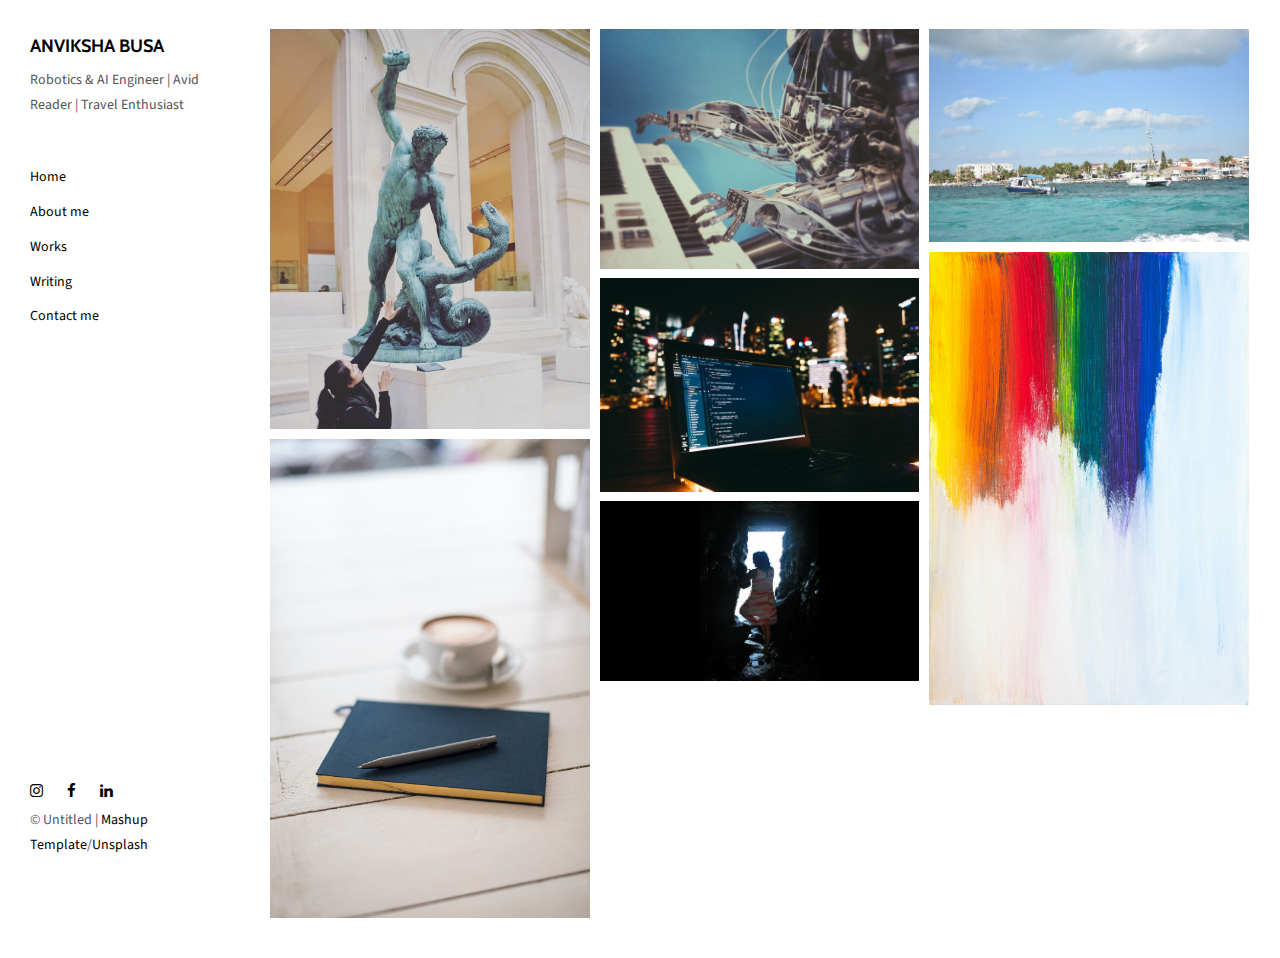
==== commit 2d17183a: "lots of changes. Working on sub-pages" ====
--- a/files/index.html
+++ b/files/index.html
@@ -32,7 +32,7 @@
       <span class="icon-bar"></span>
       <span class="icon-bar"></span>
     </button>
-    <a href="./index.html" class="navbar-brand">Mashup Template</a>
+    <!-- <a href="./index.html" class="navbar-brand">Mashup Template</a> -->
   </div>
 
   <nav class="sidebar">
@@ -41,7 +41,7 @@
           <a class="site-brand" href="./index.html" title="">
             ANVIKSHA BUSA
           </a>
-        <p>Insert some brief intro here</p>
+        <p>Robotics & AI Engineer | Avid Reader | Travel Enthusiast</p>
       </div>
       <ul class="nav">
         <li><a href="./index.html" title="">Home</a></li>
@@ -133,7 +133,7 @@
       <a href="./programming.html" class="project-description">
         <div class="project-text-holder">
           <div class="project-text-inner">
-            <h3>Programming</h3>
+            <h3>Programming & CAD</h3>
             <p>Discover more</p>
           </div>
         </div>
@@ -154,7 +154,7 @@
 
     <div class="grid-item">
       <img class="img-responsive" alt="" src="./assets/images/yoga.jpg">
-      <a href="./project.html" class="project-description">
+      <a href="./leisure.html" class="project-description">
         <div class="project-text-holder">
           <div class="project-text-inner">
             <h3>Leisure</h3>
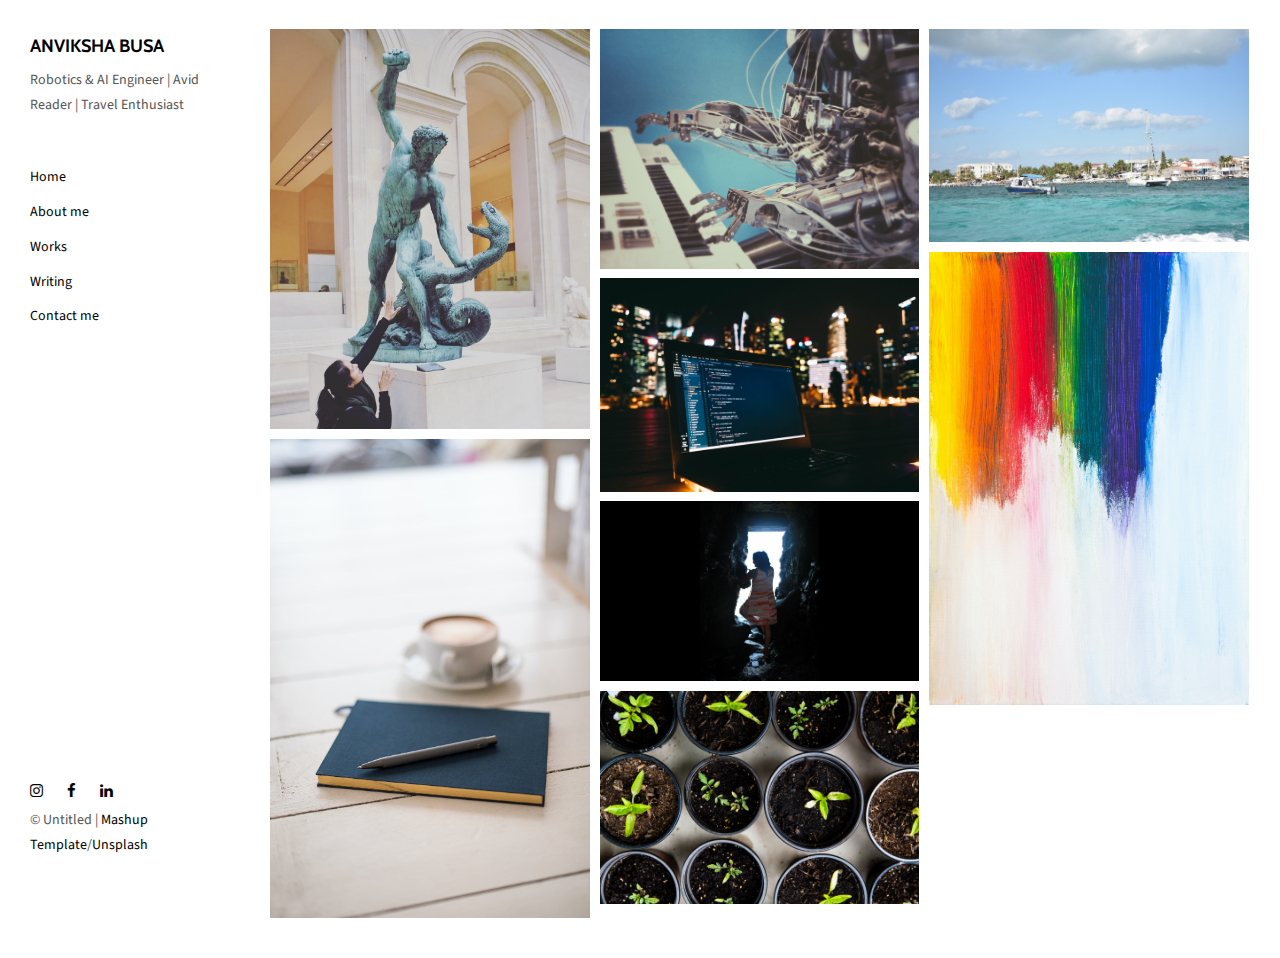
==== commit 3544adef: "added rob projects,  sust. page, CAD. fixed hyperlinks/pages" ====
--- a/files/index.html
+++ b/files/index.html
@@ -46,7 +46,7 @@
       <ul class="nav">
         <li><a href="./index.html" title="">Home</a></li>
         <li><a href="./about.html" title="">About me</a></li>
-        <li><a href="./services.html" title="">Works</a></li>
+        <li><a href="./works.html" title="">Works</a></li>
         <li><a href="./components.html" title="">Writing</a></li>
         <li><a href="./contact.html" title="">Contact me</a></li>
 
@@ -93,7 +93,7 @@
 
     <div class="grid-item">
       <img class="img-responsive" alt="" src="./assets/images/robot.jpg">
-      <a href="./project.html" class="project-description">
+      <a href="./robotics.html" class="project-description">
         <div class="project-text-holder">
           <div class="project-text-inner">
             <h3>Robotics</h3>
@@ -142,7 +142,7 @@
 
     <div class="grid-item">
       <img class="img-responsive" alt="" src="./assets/images/book.jpg">
-      <a href="./project.html" class="project-description">
+      <a href="./writing.html" class="project-description">
         <div class="project-text-holder">
           <div class="project-text-inner">
             <h3>Writing</h3>
@@ -163,17 +163,17 @@
         </div>
       </a>
     </div>
-    <!-- <div class="grid-item">
-      <img class="img-responsive" alt="" src="./assets/images/paris1.jpg">
-      <a href="./project.html" class="project-description">
-        <div class="project-text-holder">
-          <div class="project-text-inner">
-            <h3>Other</h3>
-            <p>Discover more</p>
-          </div>
-        </div>
-      </a>
-    </div> -->
+    <div class="grid-item">
+      <img class="img-responsive" alt="" src="./assets/images/sust2.jpg">
+      <a href="./sustainability.html" class="project-description">
+        <div class="project-text-holder">
+          <div class="project-text-inner">
+            <h3>Sustainability</h3>
+            <p>Discover more</p>
+          </div>
+        </div>
+      </a>
+    </div>
 
   </div>
 </div>
--- a/files/main.82cfd66e.css
+++ b/files/main.82cfd66e.css
@@ -7,3 +7,45 @@
 
 /*! Source: https://github.com/h5bp/html5-boilerplate/blob/master/src/css/main.css */@media print{*,:after,:before{background:transparent!important;color:#000!important;box-shadow:none!important;text-shadow:none!important}a,a:visited{text-decoration:underline}a[href]:after{content:" (" attr(href) ")"}abbr[title]:after{content:" (" attr(title) ")"}a[href^="#"]:after,a[href^="javascript:"]:after{content:""}blockquote,pre{border:1px solid #999;page-break-inside:avoid}thead{display:table-header-group}img,tr{page-break-inside:avoid}img{max-width:100%!important}h2,h3,p{orphans:3;widows:3}h2,h3{page-break-after:avoid}.navbar{display:none}.btn>.caret,.dropup>.btn>.caret{border-top-color:#000!important}.label{border:1px solid #000}.table{border-collapse:collapse!important}.table td,.table th{background-color:#fff!important}.table-bordered td,.table-bordered th{border:1px solid #ddd!important}}*,:after,:before{-webkit-box-sizing:border-box;-moz-box-sizing:border-box;box-sizing:border-box}html{font-size:10px;-webkit-tap-highlight-color:transparent}body{font-family:Source Sans Pro,Helvetica,Arial,sans-serif;font-size:14px;line-height:1.78;color:#555;background-color:#fff}button,input,select,textarea{font-family:inherit;font-size:inherit;line-height:inherit}a{color:#ff6360;text-decoration:none}a:focus,a:hover{color:#ff1814;text-decoration:underline}a:focus{outline:5px auto -webkit-focus-ring-color;outline-offset:-2px}figure{margin:0}img{vertical-align:middle}.img-responsive{display:block;max-width:100%;height:auto}.img-rounded{border-radius:2px}.img-thumbnail{padding:4px;line-height:1.78;background-color:#fff;border:1px solid #ddd;border-radius:2px;-webkit-transition:all .2s ease-in-out;-o-transition:all .2s ease-in-out;transition:all .2s ease-in-out;display:inline-block;max-width:100%;height:auto}.img-circle{border-radius:50%}hr{margin-top:24px;margin-bottom:24px;border:0;border-top:1px solid #eee}.sr-only{position:absolute;width:1px;height:1px;margin:-1px;padding:0;overflow:hidden;clip:rect(0,0,0,0);border:0}.sr-only-focusable:active,.sr-only-focusable:focus{position:static;width:auto;height:auto;margin:0;overflow:visible;clip:auto}[role=button]{cursor:pointer}.h1,.h2,.h3,.h4,.h5,.h6,h1,h2,h3,h4,h5,h6{font-family:Cabin,Helvetica,Arial,sans-serif;font-weight:700;line-height:1.1;color:#000}.h1 .small,.h1 small,.h2 .small,.h2 small,.h3 .small,.h3 small,.h4 .small,.h4 small,.h5 .small,.h5 small,.h6 .small,.h6 small,h1 .small,h1 small,h2 .small,h2 small,h3 .small,h3 small,h4 .small,h4 small,h5 .small,h5 small,h6 .small,h6 small{font-weight:400;line-height:1;color:#777}.h1,.h2,.h3,h1,h2,h3{margin-top:24px;margin-bottom:12px}.h1 .small,.h1 small,.h2 .small,.h2 small,.h3 .small,.h3 small,h1 .small,h1 small,h2 .small,h2 small,h3 .small,h3 small{font-size:65%}.h4,.h5,.h6,h4,h5,h6{margin-top:12px;margin-bottom:12px}.h4 .small,.h4 small,.h5 .small,.h5 small,.h6 .small,.h6 small,h4 .small,h4 small,h5 .small,h5 small,h6 .small,h6 small{font-size:75%}.h1,h1{font-size:44px}.h2,h2{font-size:33px}.h3,h3{font-size:25px}.h4,h4{font-size:19px}.h5,h5{font-size:14px}.h6,h6{font-size:12px}p{margin:0 0 12px}.lead{margin-bottom:24px;font-size:16px;font-weight:300;line-height:1.4}@media (min-width:768px){.lead{font-size:21px}}.small,small{font-size:85%}.mark,mark{background-color:#fcf8e3;padding:.2em}.text-left{text-align:left}.text-right{text-align:right}.text-center{text-align:center}.text-justify{text-align:justify}.text-nowrap{white-space:nowrap}.text-lowercase{text-transform:lowercase}.initialism,.text-uppercase{text-transform:uppercase}.text-capitalize{text-transform:capitalize}.text-muted{color:#777}.text-primary{color:#ff6360}a.text-primary:focus,a.text-primary:hover{color:#ff312d}.text-success{color:#fff}a.text-success:focus,a.text-success:hover{color:#e6e6e6}.text-info{color:#31708f}a.text-info:focus,a.text-info:hover{color:#245269}.text-warning{color:#8a6d3b}a.text-warning:focus,a.text-warning:hover{color:#66512c}.text-danger{color:#fff}a.text-danger:focus,a.text-danger:hover{color:#e6e6e6}.bg-primary{color:#fff;background-color:#ff6360}a.bg-primary:focus,a.bg-primary:hover{background-color:#ff312d}.bg-success{background-color:#57ce6e}a.bg-success:focus,a.bg-success:hover{background-color:#37bb50}.bg-info{background-color:#d9edf7}a.bg-info:focus,a.bg-info:hover{background-color:#afd9ee}.bg-warning{background-color:#fcf8e3}a.bg-warning:focus,a.bg-warning:hover{background-color:#f7ecb5}.bg-danger{background-color:#ee624b}a.bg-danger:focus,a.bg-danger:hover{background-color:#ea391c}.page-header{padding-bottom:11px;margin:48px 0 24px;border-bottom:1px solid #eee}ol,ul{margin-top:0;margin-bottom:12px}ol ol,ol ul,ul ol,ul ul{margin-bottom:0}.list-inline,.list-unstyled{padding-left:0;list-style:none}.list-inline{margin-left:-5px}.list-inline>li{display:inline-block;padding-left:5px;padding-right:5px}dl{margin-top:0;margin-bottom:24px}dd,dt{line-height:1.78}dt{font-weight:700}dd{margin-left:0}.dl-horizontal dd:after,.dl-horizontal dd:before{content:" ";display:table}.dl-horizontal dd:after{clear:both}@media (min-width:768px){.dl-horizontal dt{float:left;width:160px;clear:left;text-align:right;overflow:hidden;text-overflow:ellipsis;white-space:nowrap}.dl-horizontal dd{margin-left:180px}}abbr[data-original-title],abbr[title]{cursor:help;border-bottom:1px dotted #777}.initialism{font-size:90%}blockquote{padding:12px 24px;margin:0 0 24px;font-size:17.5px;border-left:5px solid #eee}blockquote ol:last-child,blockquote p:last-child,blockquote ul:last-child{margin-bottom:0}blockquote .small,blockquote footer,blockquote small{display:block;font-size:80%;line-height:1.78;color:#777}blockquote .small:before,blockquote footer:before,blockquote small:before{content:"\2014   \A0"}.blockquote-reverse,blockquote.pull-right{padding-right:15px;padding-left:0;border-right:5px solid #eee;border-left:0;text-align:right}.blockquote-reverse .small:before,.blockquote-reverse footer:before,.blockquote-reverse small:before,blockquote.pull-right .small:before,blockquote.pull-right footer:before,blockquote.pull-right small:before{content:""}.blockquote-reverse .small:after,.blockquote-reverse footer:after,.blockquote-reverse small:after,blockquote.pull-right .small:after,blockquote.pull-right footer:after,blockquote.pull-right small:after{content:"\A0   \2014"}address{margin-bottom:24px;font-style:normal;line-height:1.78}code,kbd,pre,samp{font-family:Menlo,Monaco,Consolas,Courier New,monospace}code{color:#c7254e;background-color:#f9f2f4}code,kbd{padding:2px 4px;font-size:90%;border-radius:2px}kbd{color:#fff;background-color:#333;box-shadow:inset 0 -1px 0 rgba(0,0,0,.25)}kbd kbd{padding:0;font-size:100%;font-weight:700;box-shadow:none}pre{display:block;padding:11.5px;margin:0 0 12px;font-size:13px;line-height:1.78;word-break:break-all;word-wrap:break-word;color:#333;background-color:#f5f5f5;border:1px solid #ccc;border-radius:2px}pre code{padding:0;font-size:inherit;color:inherit;white-space:pre-wrap;background-color:transparent;border-radius:0}.pre-scrollable{max-height:340px;overflow-y:scroll}.container{margin-right:auto;margin-left:auto;padding-left:15px;padding-right:15px}.container:after,.container:before{content:" ";display:table}.container:after{clear:both}@media (min-width:768px){.container{width:750px}}@media (min-width:992px){.container{width:970px}}@media (min-width:1200px){.container{width:1170px}}.container-fluid{margin-right:auto;margin-left:auto;padding-left:15px;padding-right:15px}.container-fluid:after,.container-fluid:before{content:" ";display:table}.container-fluid:after{clear:both}.row{margin-left:-15px;margin-right:-15px}.row:after,.row:before{content:" ";display:table}.row:after{clear:both}.col-lg-1,.col-lg-2,.col-lg-3,.col-lg-4,.col-lg-5,.col-lg-6,.col-lg-7,.col-lg-8,.col-lg-9,.col-lg-10,.col-lg-11,.col-lg-12,.col-md-1,.col-md-2,.col-md-3,.col-md-4,.col-md-5,.col-md-6,.col-md-7,.col-md-8,.col-md-9,.col-md-10,.col-md-11,.col-md-12,.col-sm-1,.col-sm-2,.col-sm-3,.col-sm-4,.col-sm-5,.col-sm-6,.col-sm-7,.col-sm-8,.col-sm-9,.col-sm-10,.col-sm-11,.col-sm-12,.col-xs-1,.col-xs-2,.col-xs-3,.col-xs-4,.col-xs-5,.col-xs-6,.col-xs-7,.col-xs-8,.col-xs-9,.col-xs-10,.col-xs-11,.col-xs-12{position:relative;min-height:1px;padding-left:15px;padding-right:15px}.col-xs-1,.col-xs-2,.col-xs-3,.col-xs-4,.col-xs-5,.col-xs-6,.col-xs-7,.col-xs-8,.col-xs-9,.col-xs-10,.col-xs-11,.col-xs-12{float:left}.col-xs-1{width:8.33333%}.col-xs-2{width:16.66667%}.col-xs-3{width:25%}.col-xs-4{width:33.33333%}.col-xs-5{width:41.66667%}.col-xs-6{width:50%}.col-xs-7{width:58.33333%}.col-xs-8{width:66.66667%}.col-xs-9{width:75%}.col-xs-10{width:83.33333%}.col-xs-11{width:91.66667%}.col-xs-12{width:100%}.col-xs-pull-0{right:auto}.col-xs-pull-1{right:8.33333%}.col-xs-pull-2{right:16.66667%}.col-xs-pull-3{right:25%}.col-xs-pull-4{right:33.33333%}.col-xs-pull-5{right:41.66667%}.col-xs-pull-6{right:50%}.col-xs-pull-7{right:58.33333%}.col-xs-pull-8{right:66.66667%}.col-xs-pull-9{right:75%}.col-xs-pull-10{right:83.33333%}.col-xs-pull-11{right:91.66667%}.col-xs-pull-12{right:100%}.col-xs-push-0{left:auto}.col-xs-push-1{left:8.33333%}.col-xs-push-2{left:16.66667%}.col-xs-push-3{left:25%}.col-xs-push-4{left:33.33333%}.col-xs-push-5{left:41.66667%}.col-xs-push-6{left:50%}.col-xs-push-7{left:58.33333%}.col-xs-push-8{left:66.66667%}.col-xs-push-9{left:75%}.col-xs-push-10{left:83.33333%}.col-xs-push-11{left:91.66667%}.col-xs-push-12{left:100%}.col-xs-offset-0{margin-left:0}.col-xs-offset-1{margin-left:8.33333%}.col-xs-offset-2{margin-left:16.66667%}.col-xs-offset-3{margin-left:25%}.col-xs-offset-4{margin-left:33.33333%}.col-xs-offset-5{margin-left:41.66667%}.col-xs-offset-6{margin-left:50%}.col-xs-offset-7{margin-left:58.33333%}.col-xs-offset-8{margin-left:66.66667%}.col-xs-offset-9{margin-left:75%}.col-xs-offset-10{margin-left:83.33333%}.col-xs-offset-11{margin-left:91.66667%}.col-xs-offset-12{margin-left:100%}@media (min-width:768px){.col-sm-1,.col-sm-2,.col-sm-3,.col-sm-4,.col-sm-5,.col-sm-6,.col-sm-7,.col-sm-8,.col-sm-9,.col-sm-10,.col-sm-11,.col-sm-12{float:left}.col-sm-1{width:8.33333%}.col-sm-2{width:16.66667%}.col-sm-3{width:25%}.col-sm-4{width:33.33333%}.col-sm-5{width:41.66667%}.col-sm-6{width:50%}.col-sm-7{width:58.33333%}.col-sm-8{width:66.66667%}.col-sm-9{width:75%}.col-sm-10{width:83.33333%}.col-sm-11{width:91.66667%}.col-sm-12{width:100%}.col-sm-pull-0{right:auto}.col-sm-pull-1{right:8.33333%}.col-sm-pull-2{right:16.66667%}.col-sm-pull-3{right:25%}.col-sm-pull-4{right:33.33333%}.col-sm-pull-5{right:41.66667%}.col-sm-pull-6{right:50%}.col-sm-pull-7{right:58.33333%}.col-sm-pull-8{right:66.66667%}.col-sm-pull-9{right:75%}.col-sm-pull-10{right:83.33333%}.col-sm-pull-11{right:91.66667%}.col-sm-pull-12{right:100%}.col-sm-push-0{left:auto}.col-sm-push-1{left:8.33333%}.col-sm-push-2{left:16.66667%}.col-sm-push-3{left:25%}.col-sm-push-4{left:33.33333%}.col-sm-push-5{left:41.66667%}.col-sm-push-6{left:50%}.col-sm-push-7{left:58.33333%}.col-sm-push-8{left:66.66667%}.col-sm-push-9{left:75%}.col-sm-push-10{left:83.33333%}.col-sm-push-11{left:91.66667%}.col-sm-push-12{left:100%}.col-sm-offset-0{margin-left:0}.col-sm-offset-1{margin-left:8.33333%}.col-sm-offset-2{margin-left:16.66667%}.col-sm-offset-3{margin-left:25%}.col-sm-offset-4{margin-left:33.33333%}.col-sm-offset-5{margin-left:41.66667%}.col-sm-offset-6{margin-left:50%}.col-sm-offset-7{margin-left:58.33333%}.col-sm-offset-8{margin-left:66.66667%}.col-sm-offset-9{margin-left:75%}.col-sm-offset-10{margin-left:83.33333%}.col-sm-offset-11{margin-left:91.66667%}.col-sm-offset-12{margin-left:100%}}@media (min-width:992px){.col-md-1,.col-md-2,.col-md-3,.col-md-4,.col-md-5,.col-md-6,.col-md-7,.col-md-8,.col-md-9,.col-md-10,.col-md-11,.col-md-12{float:left}.col-md-1{width:8.33333%}.col-md-2{width:16.66667%}.col-md-3{width:25%}.col-md-4{width:33.33333%}.col-md-5{width:41.66667%}.col-md-6{width:50%}.col-md-7{width:58.33333%}.col-md-8{width:66.66667%}.col-md-9{width:75%}.col-md-10{width:83.33333%}.col-md-11{width:91.66667%}.col-md-12{width:100%}.col-md-pull-0{right:auto}.col-md-pull-1{right:8.33333%}.col-md-pull-2{right:16.66667%}.col-md-pull-3{right:25%}.col-md-pull-4{right:33.33333%}.col-md-pull-5{right:41.66667%}.col-md-pull-6{right:50%}.col-md-pull-7{right:58.33333%}.col-md-pull-8{right:66.66667%}.col-md-pull-9{right:75%}.col-md-pull-10{right:83.33333%}.col-md-pull-11{right:91.66667%}.col-md-pull-12{right:100%}.col-md-push-0{left:auto}.col-md-push-1{left:8.33333%}.col-md-push-2{left:16.66667%}.col-md-push-3{left:25%}.col-md-push-4{left:33.33333%}.col-md-push-5{left:41.66667%}.col-md-push-6{left:50%}.col-md-push-7{left:58.33333%}.col-md-push-8{left:66.66667%}.col-md-push-9{left:75%}.col-md-push-10{left:83.33333%}.col-md-push-11{left:91.66667%}.col-md-push-12{left:100%}.col-md-offset-0{margin-left:0}.col-md-offset-1{margin-left:8.33333%}.col-md-offset-2{margin-left:16.66667%}.col-md-offset-3{margin-left:25%}.col-md-offset-4{margin-left:33.33333%}.col-md-offset-5{margin-left:41.66667%}.col-md-offset-6{margin-left:50%}.col-md-offset-7{margin-left:58.33333%}.col-md-offset-8{margin-left:66.66667%}.col-md-offset-9{margin-left:75%}.col-md-offset-10{margin-left:83.33333%}.col-md-offset-11{margin-left:91.66667%}.col-md-offset-12{margin-left:100%}}@media (min-width:1200px){.col-lg-1,.col-lg-2,.col-lg-3,.col-lg-4,.col-lg-5,.col-lg-6,.col-lg-7,.col-lg-8,.col-lg-9,.col-lg-10,.col-lg-11,.col-lg-12{float:left}.col-lg-1{width:8.33333%}.col-lg-2{width:16.66667%}.col-lg-3{width:25%}.col-lg-4{width:33.33333%}.col-lg-5{width:41.66667%}.col-lg-6{width:50%}.col-lg-7{width:58.33333%}.col-lg-8{width:66.66667%}.col-lg-9{width:75%}.col-lg-10{width:83.33333%}.col-lg-11{width:91.66667%}.col-lg-12{width:100%}.col-lg-pull-0{right:auto}.col-lg-pull-1{right:8.33333%}.col-lg-pull-2{right:16.66667%}.col-lg-pull-3{right:25%}.col-lg-pull-4{right:33.33333%}.col-lg-pull-5{right:41.66667%}.col-lg-pull-6{right:50%}.col-lg-pull-7{right:58.33333%}.col-lg-pull-8{right:66.66667%}.col-lg-pull-9{right:75%}.col-lg-pull-10{right:83.33333%}.col-lg-pull-11{right:91.66667%}.col-lg-pull-12{right:100%}.col-lg-push-0{left:auto}.col-lg-push-1{left:8.33333%}.col-lg-push-2{left:16.66667%}.col-lg-push-3{left:25%}.col-lg-push-4{left:33.33333%}.col-lg-push-5{left:41.66667%}.col-lg-push-6{left:50%}.col-lg-push-7{left:58.33333%}.col-lg-push-8{left:66.66667%}.col-lg-push-9{left:75%}.col-lg-push-10{left:83.33333%}.col-lg-push-11{left:91.66667%}.col-lg-push-12{left:100%}.col-lg-offset-0{margin-left:0}.col-lg-offset-1{margin-left:8.33333%}.col-lg-offset-2{margin-left:16.66667%}.col-lg-offset-3{margin-left:25%}.col-lg-offset-4{margin-left:33.33333%}.col-lg-offset-5{margin-left:41.66667%}.col-lg-offset-6{margin-left:50%}.col-lg-offset-7{margin-left:58.33333%}.col-lg-offset-8{margin-left:66.66667%}.col-lg-offset-9{margin-left:75%}.col-lg-offset-10{margin-left:83.33333%}.col-lg-offset-11{margin-left:91.66667%}.col-lg-offset-12{margin-left:100%}}table{background-color:transparent}caption{padding-top:8px;padding-bottom:8px;color:#777}caption,th{text-align:left}.table{width:100%;max-width:100%;margin-bottom:24px}.table>tbody>tr>td,.table>tbody>tr>th,.table>tfoot>tr>td,.table>tfoot>tr>th,.table>thead>tr>td,.table>thead>tr>th{padding:8px;line-height:1.78;vertical-align:top;border-top:1px solid #ddd}.table>thead>tr>th{vertical-align:bottom;border-bottom:2px solid #ddd}.table>caption+thead>tr:first-child>td,.table>caption+thead>tr:first-child>th,.table>colgroup+thead>tr:first-child>td,.table>colgroup+thead>tr:first-child>th,.table>thead:first-child>tr:first-child>td,.table>thead:first-child>tr:first-child>th{border-top:0}.table>tbody+tbody{border-top:2px solid #ddd}.table .table{background-color:#fff}.table-condensed>tbody>tr>td,.table-condensed>tbody>tr>th,.table-condensed>tfoot>tr>td,.table-condensed>tfoot>tr>th,.table-condensed>thead>tr>td,.table-condensed>thead>tr>th{padding:5px}.table-bordered,.table-bordered>tbody>tr>td,.table-bordered>tbody>tr>th,.table-bordered>tfoot>tr>td,.table-bordered>tfoot>tr>th,.table-bordered>thead>tr>td,.table-bordered>thead>tr>th{border:1px solid #ddd}.table-bordered>thead>tr>td,.table-bordered>thead>tr>th{border-bottom-width:2px}.table-striped>tbody>tr:nth-of-type(odd){background-color:#f9f9f9}.table-hover>tbody>tr:hover{background-color:#f5f5f5}table col[class*=col-]{position:static;float:none;display:table-column}table td[class*=col-],table th[class*=col-]{position:static;float:none;display:table-cell}.table>tbody>tr.active>td,.table>tbody>tr.active>th,.table>tbody>tr>td.active,.table>tbody>tr>th.active,.table>tfoot>tr.active>td,.table>tfoot>tr.active>th,.table>tfoot>tr>td.active,.table>tfoot>tr>th.active,.table>thead>tr.active>td,.table>thead>tr.active>th,.table>thead>tr>td.active,.table>thead>tr>th.active{background-color:#f5f5f5}.table-hover>tbody>tr.active:hover>td,.table-hover>tbody>tr.active:hover>th,.table-hover>tbody>tr:hover>.active,.table-hover>tbody>tr>td.active:hover,.table-hover>tbody>tr>th.active:hover{background-color:#e8e8e8}.table>tbody>tr.success>td,.table>tbody>tr.success>th,.table>tbody>tr>td.success,.table>tbody>tr>th.success,.table>tfoot>tr.success>td,.table>tfoot>tr.success>th,.table>tfoot>tr>td.success,.table>tfoot>tr>th.success,.table>thead>tr.success>td,.table>thead>tr.success>th,.table>thead>tr>td.success,.table>thead>tr>th.success{background-color:#57ce6e}.table-hover>tbody>tr.success:hover>td,.table-hover>tbody>tr.success:hover>th,.table-hover>tbody>tr:hover>.success,.table-hover>tbody>tr>td.success:hover,.table-hover>tbody>tr>th.success:hover{background-color:#43c85d}.table>tbody>tr.info>td,.table>tbody>tr.info>th,.table>tbody>tr>td.info,.table>tbody>tr>th.info,.table>tfoot>tr.info>td,.table>tfoot>tr.info>th,.table>tfoot>tr>td.info,.table>tfoot>tr>th.info,.table>thead>tr.info>td,.table>thead>tr.info>th,.table>thead>tr>td.info,.table>thead>tr>th.info{background-color:#d9edf7}.table-hover>tbody>tr.info:hover>td,.table-hover>tbody>tr.info:hover>th,.table-hover>tbody>tr:hover>.info,.table-hover>tbody>tr>td.info:hover,.table-hover>tbody>tr>th.info:hover{background-color:#c4e3f3}.table>tbody>tr.warning>td,.table>tbody>tr.warning>th,.table>tbody>tr>td.warning,.table>tbody>tr>th.warning,.table>tfoot>tr.warning>td,.table>tfoot>tr.warning>th,.table>tfoot>tr>td.warning,.table>tfoot>tr>th.warning,.table>thead>tr.warning>td,.table>thead>tr.warning>th,.table>thead>tr>td.warning,.table>thead>tr>th.warning{background-color:#fcf8e3}.table-hover>tbody>tr.warning:hover>td,.table-hover>tbody>tr.warning:hover>th,.table-hover>tbody>tr:hover>.warning,.table-hover>tbody>tr>td.warning:hover,.table-hover>tbody>tr>th.warning:hover{background-color:#faf2cc}.table>tbody>tr.danger>td,.table>tbody>tr.danger>th,.table>tbody>tr>td.danger,.table>tbody>tr>th.danger,.table>tfoot>tr.danger>td,.table>tfoot>tr.danger>th,.table>tfoot>tr>td.danger,.table>tfoot>tr>th.danger,.table>thead>tr.danger>td,.table>thead>tr.danger>th,.table>thead>tr>td.danger,.table>thead>tr>th.danger{background-color:#ee624b}.table-hover>tbody>tr.danger:hover>td,.table-hover>tbody>tr.danger:hover>th,.table-hover>tbody>tr:hover>.danger,.table-hover>tbody>tr>td.danger:hover,.table-hover>tbody>tr>th.danger:hover{background-color:#ec4e34}.table-responsive{overflow-x:auto;min-height:.01%}@media screen and (max-width:767px){.table-responsive{width:100%;margin-bottom:18px;overflow-y:hidden;-ms-overflow-style:-ms-autohiding-scrollbar;border:1px solid #ddd}.table-responsive>.table{margin-bottom:0}.table-responsive>.table>tbody>tr>td,.table-responsive>.table>tbody>tr>th,.table-responsive>.table>tfoot>tr>td,.table-responsive>.table>tfoot>tr>th,.table-responsive>.table>thead>tr>td,.table-responsive>.table>thead>tr>th{white-space:nowrap}.table-responsive>.table-bordered{border:0}.table-responsive>.table-bordered>tbody>tr>td:first-child,.table-responsive>.table-bordered>tbody>tr>th:first-child,.table-responsive>.table-bordered>tfoot>tr>td:first-child,.table-responsive>.table-bordered>tfoot>tr>th:first-child,.table-responsive>.table-bordered>thead>tr>td:first-child,.table-responsive>.table-bordered>thead>tr>th:first-child{border-left:0}.table-responsive>.table-bordered>tbody>tr>td:last-child,.table-responsive>.table-bordered>tbody>tr>th:last-child,.table-responsive>.table-bordered>tfoot>tr>td:last-child,.table-responsive>.table-bordered>tfoot>tr>th:last-child,.table-responsive>.table-bordered>thead>tr>td:last-child,.table-responsive>.table-bordered>thead>tr>th:last-child{border-right:0}.table-responsive>.table-bordered>tbody>tr:last-child>td,.table-responsive>.table-bordered>tbody>tr:last-child>th,.table-responsive>.table-bordered>tfoot>tr:last-child>td,.table-responsive>.table-bordered>tfoot>tr:last-child>th{border-bottom:0}}fieldset{margin:0;min-width:0}fieldset,legend{padding:0;border:0}legend{display:block;width:100%;margin-bottom:24px;font-size:21px;line-height:inherit;color:#333;border-bottom:1px solid #e5e5e5}label{display:inline-block;max-width:100%;margin-bottom:5px;font-weight:700}input[type=search]{-webkit-box-sizing:border-box;-moz-box-sizing:border-box;box-sizing:border-box}input[type=checkbox],input[type=radio]{margin:4px 0 0;margin-top:1px\9;line-height:normal}input[type=file]{display:block}input[type=range]{display:block;width:100%}select[multiple],select[size]{height:auto}input[type=checkbox]:focus,input[type=file]:focus,input[type=radio]:focus{outline:5px auto -webkit-focus-ring-color;outline-offset:-2px}output{padding-top:9px}.form-control,output{display:block;font-size:14px;line-height:1.78;color:#555}.form-control{width:100%;height:40px;padding:8px 20px;background-color:#fff;background-image:none;border:1px solid #000;border-radius:2px;-webkit-box-shadow:inset 0 1px 1px rgba(0,0,0,.075);box-shadow:inset 0 1px 1px rgba(0,0,0,.075);-webkit-transition:border-color .15s ease-in-out,box-shadow .15s ease-in-out;-o-transition:border-color ease-in-out .15s,box-shadow ease-in-out .15s;transition:border-color .15s ease-in-out,box-shadow .15s ease-in-out}.form-control:focus{border-color:#66afe9;-webkit-box-shadow:inset 0 1px 1px rgba(0,0,0,.075),0 0 8px rgba(102,175,233,.6);box-shadow:inset 0 1px 1px rgba(0,0,0,.075),0 0 8px rgba(102,175,233,.6)}.form-control::-moz-placeholder{color:#999;opacity:1}.form-control:-ms-input-placeholder{color:#999}.form-control::-webkit-input-placeholder{color:#999}.form-control::-ms-expand{border:0;background-color:transparent}.form-control[disabled],.form-control[readonly],fieldset[disabled] .form-control{background-color:#eee;opacity:1}.form-control[disabled],fieldset[disabled] .form-control{cursor:not-allowed}textarea.form-control{height:auto}input[type=search]{-webkit-appearance:none}@media screen and (-webkit-min-device-pixel-ratio:0){input[type=date].form-control,input[type=datetime-local].form-control,input[type=month].form-control,input[type=time].form-control{line-height:40px}.input-group-sm>.input-group-btn>input[type=date].btn,.input-group-sm>.input-group-btn>input[type=datetime-local].btn,.input-group-sm>.input-group-btn>input[type=month].btn,.input-group-sm>.input-group-btn>input[type=time].btn,.input-group-sm>input[type=date].form-control,.input-group-sm>input[type=date].input-group-addon,.input-group-sm>input[type=datetime-local].form-control,.input-group-sm>input[type=datetime-local].input-group-addon,.input-group-sm>input[type=month].form-control,.input-group-sm>input[type=month].input-group-addon,.input-group-sm>input[type=time].form-control,.input-group-sm>input[type=time].input-group-addon,.input-group-sm input[type=date],.input-group-sm input[type=datetime-local],.input-group-sm input[type=month],.input-group-sm input[type=time],input[type=date].input-sm,input[type=datetime-local].input-sm,input[type=month].input-sm,input[type=time].input-sm{line-height:30px}.input-group-lg>.input-group-btn>input[type=date].btn,.input-group-lg>.input-group-btn>input[type=datetime-local].btn,.input-group-lg>.input-group-btn>input[type=month].btn,.input-group-lg>.input-group-btn>input[type=time].btn,.input-group-lg>input[type=date].form-control,.input-group-lg>input[type=date].input-group-addon,.input-group-lg>input[type=datetime-local].form-control,.input-group-lg>input[type=datetime-local].input-group-addon,.input-group-lg>input[type=month].form-control,.input-group-lg>input[type=month].input-group-addon,.input-group-lg>input[type=time].form-control,.input-group-lg>input[type=time].input-group-addon,.input-group-lg input[type=date],.input-group-lg input[type=datetime-local],.input-group-lg input[type=month],.input-group-lg input[type=time],input[type=date].input-lg,input[type=datetime-local].input-lg,input[type=month].input-lg,input[type=time].input-lg{line-height:46px}}.form-group{margin-bottom:15px}.checkbox,.radio{position:relative;display:block;margin-top:10px;margin-bottom:10px}.checkbox label,.radio label{min-height:24px;padding-left:20px;margin-bottom:0;font-weight:400;cursor:pointer}.checkbox-inline input[type=checkbox],.checkbox input[type=checkbox],.radio-inline input[type=radio],.radio input[type=radio]{position:absolute;margin-left:-20px;margin-top:4px\9}.checkbox+.checkbox,.radio+.radio{margin-top:-5px}.checkbox-inline,.radio-inline{position:relative;display:inline-block;padding-left:20px;margin-bottom:0;vertical-align:middle;font-weight:400;cursor:pointer}.checkbox-inline+.checkbox-inline,.radio-inline+.radio-inline{margin-top:0;margin-left:10px}.checkbox-inline.disabled,.checkbox.disabled label,.radio-inline.disabled,.radio.disabled label,fieldset[disabled] .checkbox-inline,fieldset[disabled] .checkbox label,fieldset[disabled] .radio-inline,fieldset[disabled] .radio label,fieldset[disabled] input[type=checkbox],fieldset[disabled] input[type=radio],input[type=checkbox].disabled,input[type=checkbox][disabled],input[type=radio].disabled,input[type=radio][disabled]{cursor:not-allowed}.form-control-static{padding-top:9px;padding-bottom:9px;margin-bottom:0;min-height:38px}.form-control-static.input-lg,.form-control-static.input-sm,.input-group-lg>.form-control-static.form-control,.input-group-lg>.form-control-static.input-group-addon,.input-group-lg>.input-group-btn>.form-control-static.btn,.input-group-sm>.form-control-static.form-control,.input-group-sm>.form-control-static.input-group-addon,.input-group-sm>.input-group-btn>.form-control-static.btn{padding-left:0;padding-right:0}.input-group-sm>.form-control,.input-group-sm>.input-group-addon,.input-group-sm>.input-group-btn>.btn,.input-sm{height:30px;padding:5px 14px;font-size:12px;line-height:1.5;border-radius:2px}.input-group-sm>.input-group-btn>select.btn,.input-group-sm>select.form-control,.input-group-sm>select.input-group-addon,select.input-sm{height:30px;line-height:30px}.input-group-sm>.input-group-btn>select[multiple].btn,.input-group-sm>.input-group-btn>textarea.btn,.input-group-sm>select[multiple].form-control,.input-group-sm>select[multiple].input-group-addon,.input-group-sm>textarea.form-control,.input-group-sm>textarea.input-group-addon,select[multiple].input-sm,textarea.input-sm{height:auto}.form-group-sm .form-control{height:30px;padding:5px 14px;font-size:12px;line-height:1.5;border-radius:2px}.form-group-sm select.form-control{height:30px;line-height:30px}.form-group-sm select[multiple].form-control,.form-group-sm textarea.form-control{height:auto}.form-group-sm .form-control-static{height:30px;min-height:36px;padding:6px 14px;font-size:12px;line-height:1.5}.input-group-lg>.form-control,.input-group-lg>.input-group-addon,.input-group-lg>.input-group-btn>.btn,.input-lg{height:46px;padding:10px 24px;font-size:18px;line-height:1.33333;border-radius:2px}.input-group-lg>.input-group-btn>select.btn,.input-group-lg>select.form-control,.input-group-lg>select.input-group-addon,select.input-lg{height:46px;line-height:46px}.input-group-lg>.input-group-btn>select[multiple].btn,.input-group-lg>.input-group-btn>textarea.btn,.input-group-lg>select[multiple].form-control,.input-group-lg>select[multiple].input-group-addon,.input-group-lg>textarea.form-control,.input-group-lg>textarea.input-group-addon,select[multiple].input-lg,textarea.input-lg{height:auto}.form-group-lg .form-control{height:46px;padding:10px 24px;font-size:18px;line-height:1.33333;border-radius:2px}.form-group-lg select.form-control{height:46px;line-height:46px}.form-group-lg select[multiple].form-control,.form-group-lg textarea.form-control{height:auto}.form-group-lg .form-control-static{height:46px;min-height:42px;padding:11px 24px;font-size:18px;line-height:1.33333}.has-feedback{position:relative}.has-feedback .form-control{padding-right:50px}.form-control-feedback{position:absolute;top:0;right:0;z-index:2;display:block;width:40px;height:40px;line-height:40px;text-align:center;pointer-events:none}.form-group-lg .form-control+.form-control-feedback,.input-group-lg+.form-control-feedback,.input-group-lg>.form-control+.form-control-feedback,.input-group-lg>.input-group-addon+.form-control-feedback,.input-group-lg>.input-group-btn>.btn+.form-control-feedback,.input-lg+.form-control-feedback{width:46px;height:46px;line-height:46px}.form-group-sm .form-control+.form-control-feedback,.input-group-sm+.form-control-feedback,.input-group-sm>.form-control+.form-control-feedback,.input-group-sm>.input-group-addon+.form-control-feedback,.input-group-sm>.input-group-btn>.btn+.form-control-feedback,.input-sm+.form-control-feedback{width:30px;height:30px;line-height:30px}.has-success .checkbox,.has-success .checkbox-inline,.has-success.checkbox-inline label,.has-success.checkbox label,.has-success .control-label,.has-success .help-block,.has-success .radio,.has-success .radio-inline,.has-success.radio-inline label,.has-success.radio label{color:#fff}.has-success .form-control{border-color:#fff;-webkit-box-shadow:inset 0 1px 1px rgba(0,0,0,.075);box-shadow:inset 0 1px 1px rgba(0,0,0,.075)}.has-success .form-control:focus{border-color:#e6e6e6;-webkit-box-shadow:inset 0 1px 1px rgba(0,0,0,.075),0 0 6px #fff;box-shadow:inset 0 1px 1px rgba(0,0,0,.075),0 0 6px #fff}.has-success .input-group-addon{color:#fff;border-color:#fff;background-color:#57ce6e}.has-success .form-control-feedback{color:#fff}.has-warning .checkbox,.has-warning .checkbox-inline,.has-warning.checkbox-inline label,.has-warning.checkbox label,.has-warning .control-label,.has-warning .help-block,.has-warning .radio,.has-warning .radio-inline,.has-warning.radio-inline label,.has-warning.radio label{color:#8a6d3b}.has-warning .form-control{border-color:#8a6d3b;-webkit-box-shadow:inset 0 1px 1px rgba(0,0,0,.075);box-shadow:inset 0 1px 1px rgba(0,0,0,.075)}.has-warning .form-control:focus{border-color:#66512c;-webkit-box-shadow:inset 0 1px 1px rgba(0,0,0,.075),0 0 6px #c0a16b;box-shadow:inset 0 1px 1px rgba(0,0,0,.075),0 0 6px #c0a16b}.has-warning .input-group-addon{color:#8a6d3b;border-color:#8a6d3b;background-color:#fcf8e3}.has-warning .form-control-feedback{color:#8a6d3b}.has-error .checkbox,.has-error .checkbox-inline,.has-error.checkbox-inline label,.has-error.checkbox label,.has-error .control-label,.has-error .help-block,.has-error .radio,.has-error .radio-inline,.has-error.radio-inline label,.has-error.radio label{color:#fff}.has-error .form-control{border-color:#fff;-webkit-box-shadow:inset 0 1px 1px rgba(0,0,0,.075);box-shadow:inset 0 1px 1px rgba(0,0,0,.075)}.has-error .form-control:focus{border-color:#e6e6e6;-webkit-box-shadow:inset 0 1px 1px rgba(0,0,0,.075),0 0 6px #fff;box-shadow:inset 0 1px 1px rgba(0,0,0,.075),0 0 6px #fff}.has-error .input-group-addon{color:#fff;border-color:#fff;background-color:#ee624b}.has-error .form-control-feedback{color:#fff}.has-feedback label~.form-control-feedback{top:29px}.has-feedback label.sr-only~.form-control-feedback{top:0}.help-block{display:block;margin-top:5px;margin-bottom:10px;color:#959595}@media (min-width:768px){.form-inline .form-group{display:inline-block;margin-bottom:0;vertical-align:middle}.form-inline .form-control{display:inline-block;width:auto;vertical-align:middle}.form-inline .form-control-static{display:inline-block}.form-inline .input-group{display:inline-table;vertical-align:middle}.form-inline .input-group .form-control,.form-inline .input-group .input-group-addon,.form-inline .input-group .input-group-btn{width:auto}.form-inline .input-group>.form-control{width:100%}.form-inline .control-label{margin-bottom:0;vertical-align:middle}.form-inline .checkbox,.form-inline .radio{display:inline-block;margin-top:0;margin-bottom:0;vertical-align:middle}.form-inline .checkbox label,.form-inline .radio label{padding-left:0}.form-inline .checkbox input[type=checkbox],.form-inline .radio input[type=radio]{position:relative;margin-left:0}.form-inline .has-feedback .form-control-feedback{top:0}}.form-horizontal .checkbox,.form-horizontal .checkbox-inline,.form-horizontal .radio,.form-horizontal .radio-inline{margin-top:0;margin-bottom:0;padding-top:9px}.form-horizontal .checkbox,.form-horizontal .radio{min-height:33px}.form-horizontal .form-group{margin-left:-15px;margin-right:-15px}.form-horizontal .form-group:after,.form-horizontal .form-group:before{content:" ";display:table}.form-horizontal .form-group:after{clear:both}@media (min-width:768px){.form-horizontal .control-label{text-align:right;margin-bottom:0;padding-top:9px}}.form-horizontal .has-feedback .form-control-feedback{right:15px}@media (min-width:768px){.form-horizontal .form-group-lg .control-label{padding-top:11px;font-size:18px}}@media (min-width:768px){.form-horizontal .form-group-sm .control-label{padding-top:6px;font-size:12px}}.btn{display:inline-block;margin-bottom:0;font-weight:400;text-align:center;vertical-align:middle;touch-action:manipulation;cursor:pointer;background-image:none;border:1px solid transparent;white-space:nowrap;padding:8px 20px;font-size:14px;line-height:1.78;border-radius:50px;-webkit-user-select:none;-moz-user-select:none;-ms-user-select:none;user-select:none}.btn.active.focus,.btn.active:focus,.btn.focus,.btn:active.focus,.btn:active:focus,.btn:focus{outline:5px auto -webkit-focus-ring-color;outline-offset:-2px}.btn.focus,.btn:focus,.btn:hover{color:#333;text-decoration:none}.btn.active,.btn:active{outline:0;background-image:none;-webkit-box-shadow:inset 0 3px 5px rgba(0,0,0,.125);box-shadow:inset 0 3px 5px rgba(0,0,0,.125)}.btn.disabled,.btn[disabled],fieldset[disabled] .btn{cursor:not-allowed;opacity:.65;filter:alpha(opacity=65);-webkit-box-shadow:none;box-shadow:none}a.btn.disabled,fieldset[disabled] a.btn{pointer-events:none}.btn-default{color:#333;background-color:#fff;border-color:#333}.btn-default.focus,.btn-default:focus{color:#333;background-color:#e6e6e6;border-color:#000}.btn-default.active,.btn-default:active,.btn-default:hover,.open>.btn-default.dropdown-toggle{color:#333;background-color:#e6e6e6;border-color:#141414}.btn-default.active.focus,.btn-default.active:focus,.btn-default.active:hover,.btn-default:active.focus,.btn-default:active:focus,.btn-default:active:hover,.open>.btn-default.dropdown-toggle.focus,.open>.btn-default.dropdown-toggle:focus,.open>.btn-default.dropdown-toggle:hover{color:#333;background-color:#d4d4d4;border-color:#000}.btn-default.active,.btn-default:active,.open>.btn-default.dropdown-toggle{background-image:none}.btn-default.disabled.focus,.btn-default.disabled:focus,.btn-default.disabled:hover,.btn-default[disabled].focus,.btn-default[disabled]:focus,.btn-default[disabled]:hover,fieldset[disabled] .btn-default.focus,fieldset[disabled] .btn-default:focus,fieldset[disabled] .btn-default:hover{background-color:#fff;border-color:#333}.btn-default .badge{color:#fff;background-color:#333}.btn-primary{color:#fff;background-color:#ff6360;border-color:#ff6360}.btn-primary.focus,.btn-primary:focus{color:#fff;background-color:#ff312d;border-color:#e00400}.btn-primary.active,.btn-primary:active,.btn-primary:hover,.open>.btn-primary.dropdown-toggle{color:#fff;background-color:#ff312d;border-color:#ff2723}.btn-primary.active.focus,.btn-primary.active:focus,.btn-primary.active:hover,.btn-primary:active.focus,.btn-primary:active:focus,.btn-primary:active:hover,.open>.btn-primary.dropdown-toggle.focus,.open>.btn-primary.dropdown-toggle:focus,.open>.btn-primary.dropdown-toggle:hover{color:#fff;background-color:#ff0e09;border-color:#e00400}.btn-primary.active,.btn-primary:active,.open>.btn-primary.dropdown-toggle{background-image:none}.btn-primary.disabled.focus,.btn-primary.disabled:focus,.btn-primary.disabled:hover,.btn-primary[disabled].focus,.btn-primary[disabled]:focus,.btn-primary[disabled]:hover,fieldset[disabled] .btn-primary.focus,fieldset[disabled] .btn-primary:focus,fieldset[disabled] .btn-primary:hover{background-color:#ff6360;border-color:#ff6360}.btn-primary .badge{color:#ff6360;background-color:#fff}.btn-success{color:#fff;background-color:#5cb85c;border-color:#5cb85c}.btn-success.focus,.btn-success:focus{color:#fff;background-color:#449d44;border-color:#2d672d}.btn-success.active,.btn-success:active,.btn-success:hover,.open>.btn-success.dropdown-toggle{color:#fff;background-color:#449d44;border-color:#419641}.btn-success.active.focus,.btn-success.active:focus,.btn-success.active:hover,.btn-success:active.focus,.btn-success:active:focus,.btn-success:active:hover,.open>.btn-success.dropdown-toggle.focus,.open>.btn-success.dropdown-toggle:focus,.open>.btn-success.dropdown-toggle:hover{color:#fff;background-color:#398439;border-color:#2d672d}.btn-success.active,.btn-success:active,.open>.btn-success.dropdown-toggle{background-image:none}.btn-success.disabled.focus,.btn-success.disabled:focus,.btn-success.disabled:hover,.btn-success[disabled].focus,.btn-success[disabled]:focus,.btn-success[disabled]:hover,fieldset[disabled] .btn-success.focus,fieldset[disabled] .btn-success:focus,fieldset[disabled] .btn-success:hover{background-color:#5cb85c;border-color:#5cb85c}.btn-success .badge{color:#5cb85c;background-color:#fff}.btn-info{color:#fff;background-color:#f8bb56;border-color:#f8bb56}.btn-info.focus,.btn-info:focus{color:#fff;background-color:#f6a725;border-color:#c67f08}.btn-info.active,.btn-info:active,.btn-info:hover,.open>.btn-info.dropdown-toggle{color:#fff;background-color:#f6a725;border-color:#f6a31b}.btn-info.active.focus,.btn-info.active:focus,.btn-info.active:hover,.btn-info:active.focus,.btn-info:active:focus,.btn-info:active:hover,.open>.btn-info.dropdown-toggle.focus,.open>.btn-info.dropdown-toggle:focus,.open>.btn-info.dropdown-toggle:hover{color:#fff;background-color:#ed980a;border-color:#c67f08}.btn-info.active,.btn-info:active,.open>.btn-info.dropdown-toggle{background-image:none}.btn-info.disabled.focus,.btn-info.disabled:focus,.btn-info.disabled:hover,.btn-info[disabled].focus,.btn-info[disabled]:focus,.btn-info[disabled]:hover,fieldset[disabled] .btn-info.focus,fieldset[disabled] .btn-info:focus,fieldset[disabled] .btn-info:hover{background-color:#f8bb56;border-color:#f8bb56}.btn-info .badge{color:#f8bb56;background-color:#fff}.btn-warning{color:#fff;background-color:#f0ad4e;border-color:#f0ad4e}.btn-warning.focus,.btn-warning:focus{color:#fff;background-color:#ec971f;border-color:#b06d0f}.btn-warning.active,.btn-warning:active,.btn-warning:hover,.open>.btn-warning.dropdown-toggle{color:#fff;background-color:#ec971f;border-color:#eb9316}.btn-warning.active.focus,.btn-warning.active:focus,.btn-warning.active:hover,.btn-warning:active.focus,.btn-warning:active:focus,.btn-warning:active:hover,.open>.btn-warning.dropdown-toggle.focus,.open>.btn-warning.dropdown-toggle:focus,.open>.btn-warning.dropdown-toggle:hover{color:#fff;background-color:#d58512;border-color:#b06d0f}.btn-warning.active,.btn-warning:active,.open>.btn-warning.dropdown-toggle{background-image:none}.btn-warning.disabled.focus,.btn-warning.disabled:focus,.btn-warning.disabled:hover,.btn-warning[disabled].focus,.btn-warning[disabled]:focus,.btn-warning[disabled]:hover,fieldset[disabled] .btn-warning.focus,fieldset[disabled] .btn-warning:focus,fieldset[disabled] .btn-warning:hover{background-color:#f0ad4e;border-color:#f0ad4e}.btn-warning .badge{color:#f0ad4e;background-color:#fff}.btn-danger{color:#fff;background-color:#d9534f;border-color:#d9534f}.btn-danger.focus,.btn-danger:focus{color:#fff;background-color:#c9302c;border-color:#8b211e}.btn-danger.active,.btn-danger:active,.btn-danger:hover,.open>.btn-danger.dropdown-toggle{color:#fff;background-color:#c9302c;border-color:#c12e2a}.btn-danger.active.focus,.btn-danger.active:focus,.btn-danger.active:hover,.btn-danger:active.focus,.btn-danger:active:focus,.btn-danger:active:hover,.open>.btn-danger.dropdown-toggle.focus,.open>.btn-danger.dropdown-toggle:focus,.open>.btn-danger.dropdown-toggle:hover{color:#fff;background-color:#ac2925;border-color:#8b211e}.btn-danger.active,.btn-danger:active,.open>.btn-danger.dropdown-toggle{background-image:none}.btn-danger.disabled.focus,.btn-danger.disabled:focus,.btn-danger.disabled:hover,.btn-danger[disabled].focus,.btn-danger[disabled]:focus,.btn-danger[disabled]:hover,fieldset[disabled] .btn-danger.focus,fieldset[disabled] .btn-danger:focus,fieldset[disabled] .btn-danger:hover{background-color:#d9534f;border-color:#d9534f}.btn-danger .badge{color:#d9534f;background-color:#fff}.btn-link{color:#ff6360;font-weight:400;border-radius:0}.btn-link,.btn-link.active,.btn-link:active,.btn-link[disabled],fieldset[disabled] .btn-link{background-color:transparent;-webkit-box-shadow:none;box-shadow:none}.btn-link,.btn-link:active,.btn-link:focus,.btn-link:hover{border-color:transparent}.btn-link:focus,.btn-link:hover{color:#ff1814;text-decoration:underline;background-color:transparent}.btn-link[disabled]:focus,.btn-link[disabled]:hover,fieldset[disabled] .btn-link:focus,fieldset[disabled] .btn-link:hover{color:#777;text-decoration:none}.btn-group-lg>.btn,.btn-lg{padding:10px 24px;font-size:18px;line-height:1.33333;border-radius:50px}.btn-group-sm>.btn,.btn-sm{padding:5px 14px;font-size:12px;line-height:1.5;border-radius:50px}.btn-group-xs>.btn,.btn-xs{padding:1px 5px;font-size:12px;line-height:1.5;border-radius:50px}.btn-block{display:block;width:100%}.btn-block+.btn-block{margin-top:5px}input[type=button].btn-block,input[type=reset].btn-block,input[type=submit].btn-block{width:100%}.fade{opacity:0;-webkit-transition:opacity .15s linear;-o-transition:opacity .15s linear;transition:opacity .15s linear}.fade.in{opacity:1}.collapse{display:none}.collapse.in{display:block}tr.collapse.in{display:table-row}tbody.collapse.in{display:table-row-group}.collapsing{position:relative;height:0;overflow:hidden;-webkit-transition-property:height,visibility;transition-property:height,visibility;-webkit-transition-duration:.35s;transition-duration:.35s;-webkit-transition-timing-function:ease;transition-timing-function:ease}.caret{display:inline-block;width:0;height:0;margin-left:2px;vertical-align:middle;border-top:4px dashed;border-top:4px solid\9;border-right:4px solid transparent;border-left:4px solid transparent}.dropdown,.dropup{position:relative}.dropdown-toggle:focus{outline:0}.dropdown-menu{position:absolute;top:100%;left:0;z-index:1000;display:none;float:left;min-width:160px;padding:5px 0;margin:2px 0 0;list-style:none;font-size:14px;text-align:left;background-color:#fff;border:1px solid #ccc;border:1px solid rgba(0,0,0,.15);border-radius:2px;-webkit-box-shadow:0 6px 12px rgba(0,0,0,.175);box-shadow:0 6px 12px rgba(0,0,0,.175);background-clip:padding-box}.dropdown-menu.pull-right{right:0;left:auto}.dropdown-menu .divider{height:1px;margin:11px 0;overflow:hidden;background-color:#e5e5e5}.dropdown-menu>li>a{display:block;padding:3px 20px;clear:both;font-weight:400;line-height:1.78;color:#333;white-space:nowrap}.dropdown-menu>li>a:focus,.dropdown-menu>li>a:hover{text-decoration:none;color:#262626;background-color:#f5f5f5}.dropdown-menu>.active>a,.dropdown-menu>.active>a:focus,.dropdown-menu>.active>a:hover{color:#fff;text-decoration:none;outline:0;background-color:#ff6360}.dropdown-menu>.disabled>a,.dropdown-menu>.disabled>a:focus,.dropdown-menu>.disabled>a:hover{color:#777}.dropdown-menu>.disabled>a:focus,.dropdown-menu>.disabled>a:hover{text-decoration:none;background-color:transparent;background-image:none;filter:progid:DXImageTransform.Microsoft.gradient(enabled = false);cursor:not-allowed}.open>.dropdown-menu{display:block}.open>a{outline:0}.dropdown-menu-right{left:auto;right:0}.dropdown-menu-left{left:0;right:auto}.dropdown-header{display:block;padding:3px 20px;font-size:12px;line-height:1.78;color:#777;white-space:nowrap}.dropdown-backdrop{position:fixed;left:0;right:0;bottom:0;top:0;z-index:990}.pull-right>.dropdown-menu{right:0;left:auto}.dropup .caret,.navbar-fixed-bottom .dropdown .caret{border-top:0;border-bottom:4px dashed;border-bottom:4px solid\9;content:""}.dropup .dropdown-menu,.navbar-fixed-bottom .dropdown .dropdown-menu{top:auto;bottom:100%;margin-bottom:2px}@media (min-width:768px){.navbar-right .dropdown-menu{right:0;left:auto}.navbar-right .dropdown-menu-left{left:0;right:auto}}.btn-group,.btn-group-vertical{position:relative;display:inline-block;vertical-align:middle}.btn-group-vertical>.btn,.btn-group>.btn{position:relative;float:left}.btn-group-vertical>.btn.active,.btn-group-vertical>.btn:active,.btn-group-vertical>.btn:focus,.btn-group-vertical>.btn:hover,.btn-group>.btn.active,.btn-group>.btn:active,.btn-group>.btn:focus,.btn-group>.btn:hover{z-index:2}.btn-group .btn+.btn,.btn-group .btn+.btn-group,.btn-group .btn-group+.btn,.btn-group .btn-group+.btn-group{margin-left:-1px}.btn-toolbar{margin-left:-5px}.btn-toolbar:after,.btn-toolbar:before{content:" ";display:table}.btn-toolbar:after{clear:both}.btn-toolbar .btn,.btn-toolbar .btn-group,.btn-toolbar .input-group{float:left}.btn-toolbar>.btn,.btn-toolbar>.btn-group,.btn-toolbar>.input-group{margin-left:5px}.btn-group>.btn:not(:first-child):not(:last-child):not(.dropdown-toggle){border-radius:0}.btn-group>.btn:first-child{margin-left:0}.btn-group>.btn:first-child:not(:last-child):not(.dropdown-toggle){border-bottom-right-radius:0;border-top-right-radius:0}.btn-group>.btn:last-child:not(:first-child),.btn-group>.dropdown-toggle:not(:first-child){border-bottom-left-radius:0;border-top-left-radius:0}.btn-group>.btn-group{float:left}.btn-group>.btn-group:not(:first-child):not(:last-child)>.btn{border-radius:0}.btn-group>.btn-group:first-child:not(:last-child)>.btn:last-child,.btn-group>.btn-group:first-child:not(:last-child)>.dropdown-toggle{border-bottom-right-radius:0;border-top-right-radius:0}.btn-group>.btn-group:last-child:not(:first-child)>.btn:first-child{border-bottom-left-radius:0;border-top-left-radius:0}.btn-group .dropdown-toggle:active,.btn-group.open .dropdown-toggle{outline:0}.btn-group>.btn+.dropdown-toggle{padding-left:8px;padding-right:8px}.btn-group-lg.btn-group>.btn+.dropdown-toggle,.btn-group>.btn-lg+.dropdown-toggle{padding-left:12px;padding-right:12px}.btn-group.open .dropdown-toggle{-webkit-box-shadow:inset 0 3px 5px rgba(0,0,0,.125);box-shadow:inset 0 3px 5px rgba(0,0,0,.125)}.btn-group.open .dropdown-toggle.btn-link{-webkit-box-shadow:none;box-shadow:none}.btn .caret{margin-left:0}.btn-group-lg>.btn .caret,.btn-lg .caret{border-width:5px 5px 0;border-bottom-width:0}.dropup .btn-group-lg>.btn .caret,.dropup .btn-lg .caret{border-width:0 5px 5px}.btn-group-vertical>.btn,.btn-group-vertical>.btn-group,.btn-group-vertical>.btn-group>.btn{display:block;float:none;width:100%;max-width:100%}.btn-group-vertical>.btn-group:after,.btn-group-vertical>.btn-group:before{content:" ";display:table}.btn-group-vertical>.btn-group:after{clear:both}.btn-group-vertical>.btn-group>.btn{float:none}.btn-group-vertical>.btn+.btn,.btn-group-vertical>.btn+.btn-group,.btn-group-vertical>.btn-group+.btn,.btn-group-vertical>.btn-group+.btn-group{margin-top:-1px;margin-left:0}.btn-group-vertical>.btn:not(:first-child):not(:last-child){border-radius:0}.btn-group-vertical>.btn:first-child:not(:last-child){border-top-right-radius:50px;border-top-left-radius:50px;border-bottom-right-radius:0;border-bottom-left-radius:0}.btn-group-vertical>.btn:last-child:not(:first-child){border-top-right-radius:0;border-top-left-radius:0;border-bottom-right-radius:50px;border-bottom-left-radius:50px}.btn-group-vertical>.btn-group:not(:first-child):not(:last-child)>.btn{border-radius:0}.btn-group-vertical>.btn-group:first-child:not(:last-child)>.btn:last-child,.btn-group-vertical>.btn-group:first-child:not(:last-child)>.dropdown-toggle{border-bottom-right-radius:0;border-bottom-left-radius:0}.btn-group-vertical>.btn-group:last-child:not(:first-child)>.btn:first-child{border-top-right-radius:0;border-top-left-radius:0}.btn-group-justified{display:table;width:100%;table-layout:fixed;border-collapse:separate}.btn-group-justified>.btn,.btn-group-justified>.btn-group{float:none;display:table-cell;width:1%}.btn-group-justified>.btn-group .btn{width:100%}.btn-group-justified>.btn-group .dropdown-menu{left:auto}[data-toggle=buttons]>.btn-group>.btn input[type=checkbox],[data-toggle=buttons]>.btn-group>.btn input[type=radio],[data-toggle=buttons]>.btn input[type=checkbox],[data-toggle=buttons]>.btn input[type=radio]{position:absolute;clip:rect(0,0,0,0);pointer-events:none}.input-group{position:relative;display:table;border-collapse:separate}.input-group[class*=col-]{float:none;padding-left:0;padding-right:0}.input-group .form-control{position:relative;z-index:2;float:left;width:100%;margin-bottom:0}.input-group .form-control:focus{z-index:3}.input-group-addon,.input-group-btn,.input-group .form-control{display:table-cell}.input-group-addon:not(:first-child):not(:last-child),.input-group-btn:not(:first-child):not(:last-child),.input-group .form-control:not(:first-child):not(:last-child){border-radius:0}.input-group-addon,.input-group-btn{width:1%;white-space:nowrap;vertical-align:middle}.input-group-addon{padding:8px 20px;font-size:14px;font-weight:400;line-height:1;color:#555;text-align:center;background-color:#eee;border:1px solid #000;border-radius:2px}.input-group-addon.input-sm,.input-group-sm>.input-group-addon,.input-group-sm>.input-group-btn>.input-group-addon.btn{padding:5px 14px;font-size:12px;border-radius:2px}.input-group-addon.input-lg,.input-group-lg>.input-group-addon,.input-group-lg>.input-group-btn>.input-group-addon.btn{padding:10px 24px;font-size:18px;border-radius:2px}.input-group-addon input[type=checkbox],.input-group-addon input[type=radio]{margin-top:0}.input-group-addon:first-child,.input-group-btn:first-child>.btn,.input-group-btn:first-child>.btn-group>.btn,.input-group-btn:first-child>.dropdown-toggle,.input-group-btn:last-child>.btn-group:not(:last-child)>.btn,.input-group-btn:last-child>.btn:not(:last-child):not(.dropdown-toggle),.input-group .form-control:first-child{border-bottom-right-radius:0;border-top-right-radius:0}.input-group-addon:first-child{border-right:0}.input-group-addon:last-child,.input-group-btn:first-child>.btn-group:not(:first-child)>.btn,.input-group-btn:first-child>.btn:not(:first-child),.input-group-btn:last-child>.btn,.input-group-btn:last-child>.btn-group>.btn,.input-group-btn:last-child>.dropdown-toggle,.input-group .form-control:last-child{border-bottom-left-radius:0;border-top-left-radius:0}.input-group-addon:last-child{border-left:0}.input-group-btn{font-size:0;white-space:nowrap}.input-group-btn,.input-group-btn>.btn{position:relative}.input-group-btn>.btn+.btn{margin-left:-1px}.input-group-btn>.btn:active,.input-group-btn>.btn:focus,.input-group-btn>.btn:hover{z-index:2}.input-group-btn:first-child>.btn,.input-group-btn:first-child>.btn-group{margin-right:-1px}.input-group-btn:last-child>.btn,.input-group-btn:last-child>.btn-group{z-index:2;margin-left:-1px}.nav{margin-bottom:0;padding-left:0;list-style:none}.nav:after,.nav:before{content:" ";display:table}.nav:after{clear:both}.nav>li,.nav>li>a{position:relative;display:block}.nav>li>a{padding:5px 0}.nav>li>a:focus,.nav>li>a:hover{text-decoration:none;background-color:transparent}.nav>li.disabled>a{color:#777}.nav>li.disabled>a:focus,.nav>li.disabled>a:hover{color:#777;text-decoration:none;background-color:transparent;cursor:not-allowed}.nav .open>a,.nav .open>a:focus,.nav .open>a:hover{background-color:transparent;border-color:#ff6360}.nav .nav-divider{height:1px;margin:11px 0;overflow:hidden;background-color:#e5e5e5}.nav>li>a>img{max-width:none}.nav-tabs{border-bottom:1px solid #ddd}.nav-tabs>li{float:left;margin-bottom:-1px}.nav-tabs>li>a{margin-right:2px;line-height:1.78;border:1px solid transparent;border-radius:2px 2px 0 0}.nav-tabs>li>a:hover{border-color:#eee #eee #ddd}.nav-tabs>li.active>a,.nav-tabs>li.active>a:focus,.nav-tabs>li.active>a:hover{color:#555;background-color:#fff;border:1px solid #ddd;border-bottom-color:transparent;cursor:default}.nav-pills>li{float:left}.nav-pills>li>a{border-radius:2px}.nav-pills>li+li{margin-left:2px}.nav-pills>li.active>a,.nav-pills>li.active>a:focus,.nav-pills>li.active>a:hover{color:#fff;background-color:#ff6360}.nav-stacked>li{float:none}.nav-stacked>li+li{margin-top:2px;margin-left:0}.nav-justified,.nav-tabs.nav-justified{width:100%}.nav-justified>li,.nav-tabs.nav-justified>li{float:none}.nav-justified>li>a,.nav-tabs.nav-justified>li>a{text-align:center;margin-bottom:5px}.nav-justified>.dropdown .dropdown-menu{top:auto;left:auto}@media (min-width:768px){.nav-justified>li,.nav-tabs.nav-justified>li{display:table-cell;width:1%}.nav-justified>li>a,.nav-tabs.nav-justified>li>a{margin-bottom:0}}.nav-tabs-justified,.nav-tabs.nav-justified{border-bottom:0}.nav-tabs-justified>li>a,.nav-tabs.nav-justified>li>a{margin-right:0;border-radius:2px}.nav-tabs-justified>.active>a,.nav-tabs-justified>.active>a:focus,.nav-tabs-justified>.active>a:hover,.nav-tabs.nav-justified>.active>a,.nav-tabs.nav-justified>.active>a:focus,.nav-tabs.nav-justified>.active>a:hover{border:1px solid #ddd}@media (min-width:768px){.nav-tabs-justified>li>a,.nav-tabs.nav-justified>li>a{border-bottom:1px solid #ddd;border-radius:2px 2px 0 0}.nav-tabs-justified>.active>a,.nav-tabs-justified>.active>a:focus,.nav-tabs-justified>.active>a:hover,.nav-tabs.nav-justified>.active>a,.nav-tabs.nav-justified>.active>a:focus,.nav-tabs.nav-justified>.active>a:hover{border-bottom-color:#fff}}.tab-content>.tab-pane{display:none}.tab-content>.active{display:block}.nav-tabs .dropdown-menu{margin-top:-1px;border-top-right-radius:0;border-top-left-radius:0}.navbar{position:relative;min-height:50px;margin-bottom:24px;border:1px solid transparent}.navbar:after,.navbar:before{content:" ";display:table}.navbar:after{clear:both}@media (min-width:768px){.navbar{border-radius:2px}}.navbar-header:after,.navbar-header:before{content:" ";display:table}.navbar-header:after{clear:both}@media (min-width:768px){.navbar-header{float:left}}.navbar-collapse{overflow-x:visible;padding-right:15px;padding-left:15px;border-top:1px solid transparent;box-shadow:inset 0 1px 0 hsla(0,0%,100%,.1);-webkit-overflow-scrolling:touch}.navbar-collapse:after,.navbar-collapse:before{content:" ";display:table}.navbar-collapse:after{clear:both}.navbar-collapse.in{overflow-y:auto}@media (min-width:768px){.navbar-collapse{width:auto;border-top:0;box-shadow:none}.navbar-collapse.collapse{display:block!important;height:auto!important;padding-bottom:0;overflow:visible!important}.navbar-collapse.in{overflow-y:visible}.navbar-fixed-bottom .navbar-collapse,.navbar-fixed-top .navbar-collapse,.navbar-static-top .navbar-collapse{padding-left:0;padding-right:0}}.navbar-fixed-bottom .navbar-collapse,.navbar-fixed-top .navbar-collapse{max-height:340px}@media (max-device-width:480px) and (orientation:landscape){.navbar-fixed-bottom .navbar-collapse,.navbar-fixed-top .navbar-collapse{max-height:200px}}.container-fluid>.navbar-collapse,.container-fluid>.navbar-header,.container>.navbar-collapse,.container>.navbar-header{margin-right:-15px;margin-left:-15px}@media (min-width:768px){.container-fluid>.navbar-collapse,.container-fluid>.navbar-header,.container>.navbar-collapse,.container>.navbar-header{margin-right:0;margin-left:0}}.navbar-static-top{z-index:1000;border-width:0 0 1px}@media (min-width:768px){.navbar-static-top{border-radius:0}}.navbar-fixed-bottom,.navbar-fixed-top{position:fixed;right:0;left:0;z-index:1030}@media (min-width:768px){.navbar-fixed-bottom,.navbar-fixed-top{border-radius:0}}.navbar-fixed-top{top:0;border-width:0 0 1px}.navbar-fixed-bottom{bottom:0;margin-bottom:0;border-width:1px 0 0}.navbar-brand{float:left;padding:13px 15px;font-size:18px;line-height:24px;height:50px}.navbar-brand:focus,.navbar-brand:hover{text-decoration:none}.navbar-brand>img{display:block}@media (min-width:768px){.navbar>.container-fluid .navbar-brand,.navbar>.container .navbar-brand{margin-left:-15px}}.navbar-toggle{position:relative;float:right;margin-right:15px;padding:9px 10px;margin-top:8px;margin-bottom:8px;background-color:transparent;background-image:none;border:1px solid transparent;border-radius:2px}.navbar-toggle:focus{outline:0}.navbar-toggle .icon-bar{display:block;width:22px;height:2px;border-radius:1px}.navbar-toggle .icon-bar+.icon-bar{margin-top:4px}@media (min-width:768px){.navbar-toggle{display:none}}.navbar-nav{margin:6.5px -15px}.navbar-nav>li>a{padding-top:10px;padding-bottom:10px;line-height:24px}@media (max-width:767px){.navbar-nav .open .dropdown-menu{position:static;float:none;width:auto;margin-top:0;background-color:transparent;border:0;box-shadow:none}.navbar-nav .open .dropdown-menu .dropdown-header,.navbar-nav .open .dropdown-menu>li>a{padding:5px 15px 5px 25px}.navbar-nav .open .dropdown-menu>li>a{line-height:24px}.navbar-nav .open .dropdown-menu>li>a:focus,.navbar-nav .open .dropdown-menu>li>a:hover{background-image:none}}@media (min-width:768px){.navbar-nav{float:left;margin:0}.navbar-nav>li{float:left}.navbar-nav>li>a{padding-top:13px;padding-bottom:13px}}.navbar-form{margin:5px -15px;padding:10px 15px;border-top:1px solid transparent;border-bottom:1px solid transparent;-webkit-box-shadow:inset 0 1px 0 hsla(0,0%,100%,.1),0 1px 0 hsla(0,0%,100%,.1);box-shadow:inset 0 1px 0 hsla(0,0%,100%,.1),0 1px 0 hsla(0,0%,100%,.1)}@media (min-width:768px){.navbar-form .form-group{display:inline-block;margin-bottom:0;vertical-align:middle}.navbar-form .form-control{display:inline-block;width:auto;vertical-align:middle}.navbar-form .form-control-static{display:inline-block}.navbar-form .input-group{display:inline-table;vertical-align:middle}.navbar-form .input-group .form-control,.navbar-form .input-group .input-group-addon,.navbar-form .input-group .input-group-btn{width:auto}.navbar-form .input-group>.form-control{width:100%}.navbar-form .control-label{margin-bottom:0;vertical-align:middle}.navbar-form .checkbox,.navbar-form .radio{display:inline-block;margin-top:0;margin-bottom:0;vertical-align:middle}.navbar-form .checkbox label,.navbar-form .radio label{padding-left:0}.navbar-form .checkbox input[type=checkbox],.navbar-form .radio input[type=radio]{position:relative;margin-left:0}.navbar-form .has-feedback .form-control-feedback{top:0}}@media (max-width:767px){.navbar-form .form-group{margin-bottom:5px}.navbar-form .form-group:last-child{margin-bottom:0}}@media (min-width:768px){.navbar-form{width:auto;border:0;margin-left:0;margin-right:0;padding-top:0;padding-bottom:0;-webkit-box-shadow:none;box-shadow:none}}.navbar-nav>li>.dropdown-menu{margin-top:0;border-top-right-radius:0;border-top-left-radius:0}.navbar-fixed-bottom .navbar-nav>li>.dropdown-menu{margin-bottom:0;border-top-right-radius:2px;border-top-left-radius:2px;border-bottom-right-radius:0;border-bottom-left-radius:0}.navbar-btn{margin-top:5px;margin-bottom:5px}.btn-group-sm>.navbar-btn.btn,.navbar-btn.btn-sm{margin-top:10px;margin-bottom:10px}.btn-group-xs>.navbar-btn.btn,.navbar-btn.btn-xs{margin-top:14px;margin-bottom:14px}.navbar-text{margin-top:13px;margin-bottom:13px}@media (min-width:768px){.navbar-text{float:left;margin-left:15px;margin-right:15px}}@media (min-width:768px){.navbar-left{float:left!important}.navbar-right{float:right!important;margin-right:-15px}.navbar-right~.navbar-right{margin-right:0}}.navbar-default{background-color:transparent;border-color:transparent}.navbar-default .navbar-brand{color:#000}.navbar-default .navbar-brand:focus,.navbar-default .navbar-brand:hover{color:#000;background-color:transparent}.navbar-default .navbar-text{color:#777}.navbar-default .navbar-nav>li>a{color:#000}.navbar-default .navbar-nav>li>a:focus,.navbar-default .navbar-nav>li>a:hover{color:#333;background-color:transparent}.navbar-default .navbar-nav>.active>a,.navbar-default .navbar-nav>.active>a:focus,.navbar-default .navbar-nav>.active>a:hover{color:#555;background-color:transparent}.navbar-default .navbar-nav>.disabled>a,.navbar-default .navbar-nav>.disabled>a:focus,.navbar-default .navbar-nav>.disabled>a:hover{color:#ccc;background-color:transparent}.navbar-default .navbar-toggle{border-color:transparent}.navbar-default .navbar-toggle:focus,.navbar-default .navbar-toggle:hover{background-color:transparent}.navbar-default .navbar-toggle .icon-bar{background-color:#888}.navbar-default .navbar-collapse,.navbar-default .navbar-form{border-color:transparent}.navbar-default .navbar-nav>.open>a,.navbar-default .navbar-nav>.open>a:focus,.navbar-default .navbar-nav>.open>a:hover{background-color:transparent;color:#555}@media (max-width:767px){.navbar-default .navbar-nav .open .dropdown-menu>li>a{color:#000}.navbar-default .navbar-nav .open .dropdown-menu>li>a:focus,.navbar-default .navbar-nav .open .dropdown-menu>li>a:hover{color:#333;background-color:transparent}.navbar-default .navbar-nav .open .dropdown-menu>.active>a,.navbar-default .navbar-nav .open .dropdown-menu>.active>a:focus,.navbar-default .navbar-nav .open .dropdown-menu>.active>a:hover{color:#555;background-color:transparent}.navbar-default .navbar-nav .open .dropdown-menu>.disabled>a,.navbar-default .navbar-nav .open .dropdown-menu>.disabled>a:focus,.navbar-default .navbar-nav .open .dropdown-menu>.disabled>a:hover{color:#ccc;background-color:transparent}}.navbar-default .navbar-link{color:#000}.navbar-default .navbar-link:hover{color:#333}.navbar-default .btn-link{color:#000}.navbar-default .btn-link:focus,.navbar-default .btn-link:hover{color:#333}.navbar-default .btn-link[disabled]:focus,.navbar-default .btn-link[disabled]:hover,fieldset[disabled] .navbar-default .btn-link:focus,fieldset[disabled] .navbar-default .btn-link:hover{color:#ccc}.navbar-inverse{background-color:transparent;border-color:transparent}.navbar-inverse .navbar-brand{color:#9d9d9d}.navbar-inverse .navbar-brand:focus,.navbar-inverse .navbar-brand:hover{color:#fff;background-color:transparent}.navbar-inverse .navbar-nav>li>a,.navbar-inverse .navbar-text{color:#9d9d9d}.navbar-inverse .navbar-nav>.active>a,.navbar-inverse .navbar-nav>.active>a:focus,.navbar-inverse .navbar-nav>.active>a:hover,.navbar-inverse .navbar-nav>li>a:focus,.navbar-inverse .navbar-nav>li>a:hover{color:#fff;background-color:transparent}.navbar-inverse .navbar-nav>.disabled>a,.navbar-inverse .navbar-nav>.disabled>a:focus,.navbar-inverse .navbar-nav>.disabled>a:hover{color:#444;background-color:transparent}.navbar-inverse .navbar-toggle{border-color:#333}.navbar-inverse .navbar-toggle:focus,.navbar-inverse .navbar-toggle:hover{background-color:#333}.navbar-inverse .navbar-toggle .icon-bar{background-color:#fff}.navbar-inverse .navbar-collapse,.navbar-inverse .navbar-form{border-color:transparent}.navbar-inverse .navbar-nav>.open>a,.navbar-inverse .navbar-nav>.open>a:focus,.navbar-inverse .navbar-nav>.open>a:hover{background-color:transparent;color:#fff}@media (max-width:767px){.navbar-inverse .navbar-nav .open .dropdown-menu>.dropdown-header{border-color:transparent}.navbar-inverse .navbar-nav .open .dropdown-menu .divider{background-color:transparent}.navbar-inverse .navbar-nav .open .dropdown-menu>li>a{color:#9d9d9d}.navbar-inverse .navbar-nav .open .dropdown-menu>.active>a,.navbar-inverse .navbar-nav .open .dropdown-menu>.active>a:focus,.navbar-inverse .navbar-nav .open .dropdown-menu>.active>a:hover,.navbar-inverse .navbar-nav .open .dropdown-menu>li>a:focus,.navbar-inverse .navbar-nav .open .dropdown-menu>li>a:hover{color:#fff;background-color:transparent}.navbar-inverse .navbar-nav .open .dropdown-menu>.disabled>a,.navbar-inverse .navbar-nav .open .dropdown-menu>.disabled>a:focus,.navbar-inverse .navbar-nav .open .dropdown-menu>.disabled>a:hover{color:#444;background-color:transparent}}.navbar-inverse .navbar-link{color:#9d9d9d}.navbar-inverse .navbar-link:hover{color:#fff}.navbar-inverse .btn-link{color:#9d9d9d}.navbar-inverse .btn-link:focus,.navbar-inverse .btn-link:hover{color:#fff}.navbar-inverse .btn-link[disabled]:focus,.navbar-inverse .btn-link[disabled]:hover,fieldset[disabled] .navbar-inverse .btn-link:focus,fieldset[disabled] .navbar-inverse .btn-link:hover{color:#444}.label{display:inline;padding:.2em .6em .3em;font-size:75%;font-weight:700;line-height:1;color:#fff;text-align:center;white-space:nowrap;vertical-align:baseline;border-radius:.25em}.label:empty{display:none}.btn .label{position:relative;top:-1px}a.label:focus,a.label:hover{color:#fff;text-decoration:none;cursor:pointer}.label-default{background-color:#777}.label-default[href]:focus,.label-default[href]:hover{background-color:#5e5e5e}.label-primary{background-color:#ff6360}.label-primary[href]:focus,.label-primary[href]:hover{background-color:#ff312d}.label-success{background-color:#5cb85c}.label-success[href]:focus,.label-success[href]:hover{background-color:#449d44}.label-info{background-color:#f8bb56}.label-info[href]:focus,.label-info[href]:hover{background-color:#f6a725}.label-warning{background-color:#f0ad4e}.label-warning[href]:focus,.label-warning[href]:hover{background-color:#ec971f}.label-danger{background-color:#d9534f}.label-danger[href]:focus,.label-danger[href]:hover{background-color:#c9302c}.badge{display:inline-block;min-width:10px;padding:3px 7px;font-size:12px;font-weight:700;color:#fff;line-height:1;vertical-align:middle;white-space:nowrap;text-align:center;background-color:#777;border-radius:10px}.badge:empty{display:none}.btn .badge{position:relative;top:-1px}.btn-group-xs>.btn .badge,.btn-xs .badge{top:0;padding:1px 5px}.list-group-item.active>.badge,.nav-pills>.active>a>.badge{color:#ff6360;background-color:#fff}.list-group-item>.badge{float:right}.list-group-item>.badge+.badge{margin-right:5px}.nav-pills>li>a>.badge{margin-left:3px}a.badge:focus,a.badge:hover{color:#fff;text-decoration:none;cursor:pointer}.alert{padding:15px;margin-bottom:24px;border:1px solid transparent;border-radius:2px}.alert h4{margin-top:0;color:inherit}.alert .alert-link{font-weight:700}.alert>p,.alert>ul{margin-bottom:0}.alert>p+p{margin-top:5px}.alert-dismissable,.alert-dismissible{padding-right:35px}.alert-dismissable .close,.alert-dismissible .close{position:relative;top:-2px;right:-21px;color:inherit}.alert-success{background-color:#57ce6e;border-color:#57ce6e;color:#fff}.alert-success hr{border-top-color:#43c85d}.alert-success .alert-link{color:#e6e6e6}.alert-info{background-color:#d9edf7;border-color:#bce8f1;color:#31708f}.alert-info hr{border-top-color:#a6e1ec}.alert-info .alert-link{color:#245269}.alert-warning{background-color:#fcf8e3;border-color:#faebcc;color:#8a6d3b}.alert-warning hr{border-top-color:#f7e1b5}.alert-warning .alert-link{color:#66512c}.alert-danger{background-color:#ee624b;border-color:#ee624b;color:#fff}.alert-danger hr{border-top-color:#ec4e34}.alert-danger .alert-link{color:#e6e6e6}.embed-responsive{position:relative;display:block;height:0;padding:0;overflow:hidden}.embed-responsive .embed-responsive-item,.embed-responsive embed,.embed-responsive iframe,.embed-responsive object,.embed-responsive video{position:absolute;top:0;left:0;bottom:0;height:100%;width:100%;border:0}.embed-responsive-16by9{padding-bottom:56.25%}.embed-responsive-4by3{padding-bottom:75%}.close{float:right;font-size:21px;font-weight:700;line-height:1;color:#000;text-shadow:0 1px 0 #fff;opacity:.2;filter:alpha(opacity=20)}.close:focus,.close:hover{color:#000;text-decoration:none;cursor:pointer;opacity:.5;filter:alpha(opacity=50)}button.close{padding:0;cursor:pointer;background:transparent;border:0;-webkit-appearance:none}.carousel,.carousel-inner{position:relative}.carousel-inner{overflow:hidden;width:100%}.carousel-inner>.item{display:none;position:relative;-webkit-transition:left .6s ease-in-out;-o-transition:.6s ease-in-out left;transition:left .6s ease-in-out}.carousel-inner>.item>a>img,.carousel-inner>.item>img{display:block;max-width:100%;height:auto;line-height:1}@media (-webkit-transform-3d),(transform-3d){.carousel-inner>.item{-webkit-transition:-webkit-transform .6s ease-in-out;-moz-transition:-moz-transform .6s ease-in-out;-o-transition:-o-transform .6s ease-in-out;transition:transform .6s ease-in-out;-webkit-backface-visibility:hidden;-moz-backface-visibility:hidden;backface-visibility:hidden;-webkit-perspective:1000px;-moz-perspective:1000px;perspective:1000px}.carousel-inner>.item.active.right,.carousel-inner>.item.next{-webkit-transform:translate3d(100%,0,0);transform:translate3d(100%,0,0);left:0}.carousel-inner>.item.active.left,.carousel-inner>.item.prev{-webkit-transform:translate3d(-100%,0,0);transform:translate3d(-100%,0,0);left:0}.carousel-inner>.item.active,.carousel-inner>.item.next.left,.carousel-inner>.item.prev.right{-webkit-transform:translateZ(0);transform:translateZ(0);left:0}}.carousel-inner>.active,.carousel-inner>.next,.carousel-inner>.prev{display:block}.carousel-inner>.active{left:0}.carousel-inner>.next,.carousel-inner>.prev{position:absolute;top:0;width:100%}.carousel-inner>.next{left:100%}.carousel-inner>.prev{left:-100%}.carousel-inner>.next.left,.carousel-inner>.prev.right{left:0}.carousel-inner>.active.left{left:-100%}.carousel-inner>.active.right{left:100%}.carousel-control{position:absolute;top:0;left:0;bottom:0;width:15%;opacity:.5;filter:alpha(opacity=50);font-size:20px;color:#fff;text-align:center;text-shadow:0 1px 2px rgba(0,0,0,.6);background-color:transparent}.carousel-control.left{background-image:-webkit-linear-gradient(left,rgba(0,0,0,.5),rgba(0,0,0,.0001));background-image:-o-linear-gradient(left,rgba(0,0,0,.5) 0,rgba(0,0,0,.0001) 100%);background-image:linear-gradient(90deg,rgba(0,0,0,.5) 0,rgba(0,0,0,.0001));background-repeat:repeat-x;filter:progid:DXImageTransform.Microsoft.gradient(startColorstr="#80000000",endColorstr="#00000000",GradientType=1)}.carousel-control.right{left:auto;right:0;background-image:-webkit-linear-gradient(left,rgba(0,0,0,.0001),rgba(0,0,0,.5));background-image:-o-linear-gradient(left,rgba(0,0,0,.0001) 0,rgba(0,0,0,.5) 100%);background-image:linear-gradient(90deg,rgba(0,0,0,.0001) 0,rgba(0,0,0,.5));background-repeat:repeat-x;filter:progid:DXImageTransform.Microsoft.gradient(startColorstr="#00000000",endColorstr="#80000000",GradientType=1)}.carousel-control:focus,.carousel-control:hover{outline:0;color:#fff;text-decoration:none;opacity:.9;filter:alpha(opacity=90)}.carousel-control .glyphicon-chevron-left,.carousel-control .glyphicon-chevron-right,.carousel-control .icon-next,.carousel-control .icon-prev{position:absolute;top:50%;margin-top:-10px;z-index:5;display:inline-block}.carousel-control .glyphicon-chevron-left,.carousel-control .icon-prev{left:50%;margin-left:-10px}.carousel-control .glyphicon-chevron-right,.carousel-control .icon-next{right:50%;margin-right:-10px}.carousel-control .icon-next,.carousel-control .icon-prev{width:20px;height:20px;line-height:1;font-family:serif}.carousel-control .icon-prev:before{content:"\2039"}.carousel-control .icon-next:before{content:"\203A"}.carousel-indicators{position:absolute;bottom:10px;left:50%;z-index:15;width:60%;margin-left:-30%;padding-left:0;list-style:none;text-align:center}.carousel-indicators li{display:inline-block;width:10px;height:10px;margin:1px;text-indent:-999px;border:1px solid #fff;border-radius:10px;cursor:pointer;background-color:#000\9;background-color:transparent}.carousel-indicators .active{margin:0;width:12px;height:12px;background-color:#fff}.carousel-caption{position:absolute;left:15%;right:15%;bottom:20px;z-index:10;padding-top:20px;padding-bottom:20px;color:#fff;text-align:center;text-shadow:0 1px 2px rgba(0,0,0,.6)}.carousel-caption .btn{text-shadow:none}@media screen and (min-width:768px){.carousel-control .glyphicon-chevron-left,.carousel-control .glyphicon-chevron-right,.carousel-control .icon-next,.carousel-control .icon-prev{width:30px;height:30px;margin-top:-10px;font-size:30px}.carousel-control .glyphicon-chevron-left,.carousel-control .icon-prev{margin-left:-10px}.carousel-control .glyphicon-chevron-right,.carousel-control .icon-next{margin-right:-10px}.carousel-caption{left:20%;right:20%;padding-bottom:30px}.carousel-indicators{bottom:20px}}.clearfix:after,.clearfix:before{content:" ";display:table}.clearfix:after{clear:both}.center-block{display:block;margin-left:auto;margin-right:auto}.pull-right{float:right!important}.pull-left{float:left!important}.hide{display:none!important}.show{display:block!important}.invisible{visibility:hidden}.text-hide{font:0/0 a;color:transparent;text-shadow:none;background-color:transparent;border:0}.hidden{display:none!important}.affix{position:fixed}@-ms-viewport{width:device-width}.visible-lg,.visible-lg-block,.visible-lg-inline,.visible-lg-inline-block,.visible-md,.visible-md-block,.visible-md-inline,.visible-md-inline-block,.visible-sm,.visible-sm-block,.visible-sm-inline,.visible-sm-inline-block,.visible-xs,.visible-xs-block,.visible-xs-inline,.visible-xs-inline-block{display:none!important}@media (max-width:767px){.visible-xs{display:block!important}table.visible-xs{display:table!important}tr.visible-xs{display:table-row!important}td.visible-xs,th.visible-xs{display:table-cell!important}}@media (max-width:767px){.visible-xs-block{display:block!important}}@media (max-width:767px){.visible-xs-inline{display:inline!important}}@media (max-width:767px){.visible-xs-inline-block{display:inline-block!important}}@media (min-width:768px) and (max-width:991px){.visible-sm{display:block!important}table.visible-sm{display:table!important}tr.visible-sm{display:table-row!important}td.visible-sm,th.visible-sm{display:table-cell!important}}@media (min-width:768px) and (max-width:991px){.visible-sm-block{display:block!important}}@media (min-width:768px) and (max-width:991px){.visible-sm-inline{display:inline!important}}@media (min-width:768px) and (max-width:991px){.visible-sm-inline-block{display:inline-block!important}}@media (min-width:992px) and (max-width:1199px){.visible-md{display:block!important}table.visible-md{display:table!important}tr.visible-md{display:table-row!important}td.visible-md,th.visible-md{display:table-cell!important}}@media (min-width:992px) and (max-width:1199px){.visible-md-block{display:block!important}}@media (min-width:992px) and (max-width:1199px){.visible-md-inline{display:inline!important}}@media (min-width:992px) and (max-width:1199px){.visible-md-inline-block{display:inline-block!important}}@media (min-width:1200px){.visible-lg{display:block!important}table.visible-lg{display:table!important}tr.visible-lg{display:table-row!important}td.visible-lg,th.visible-lg{display:table-cell!important}}@media (min-width:1200px){.visible-lg-block{display:block!important}}@media (min-width:1200px){.visible-lg-inline{display:inline!important}}@media (min-width:1200px){.visible-lg-inline-block{display:inline-block!important}}@media (max-width:767px){.hidden-xs{display:none!important}}@media (min-width:768px) and (max-width:991px){.hidden-sm{display:none!important}}@media (min-width:992px) and (max-width:1199px){.hidden-md{display:none!important}}@media (min-width:1200px){.hidden-lg{display:none!important}}.visible-print{display:none!important}@media print{.visible-print{display:block!important}table.visible-print{display:table!important}tr.visible-print{display:table-row!important}td.visible-print,th.visible-print{display:table-cell!important}}.visible-print-block{display:none!important}@media print{.visible-print-block{display:block!important}}.visible-print-inline{display:none!important}@media print{.visible-print-inline{display:inline!important}}.visible-print-inline-block{display:none!important}@media print{.visible-print-inline-block{display:inline-block!important}}@media print{.hidden-print{display:none!important}}.grid{width:100%;margin-top:-11px}.grid-overlay{position:absolute;top:0;left:0;right:0;background:#fff;width:100%;bottom:0;z-index:10}.grid-item,.grid-sizer{width:100%;margin-bottom:1%}@media (min-width:768px){.grid-item,.grid-sizer{width:49.5%}}@media (min-width:1200px){.grid-item,.grid-sizer{width:32.633%}}.gutter-sizer{width:1%}.grid-item{position:relative;display:block}.grid-item .project-description{opacity:0;-webkit-transition:all .3s linear;-o-transition:all .3s linear;transition:all .3s linear;background:hsla(0,0%,100%,.5);position:absolute;width:90%;top:0;bottom:0;left:0;right:0;margin:5%;text-decoration:none}.grid-item .project-description .project-text-holder{display:table;text-align:center;vertical-align:middle;width:100%;height:100%;overflow:hidden}.grid-item .project-description .project-text-holder .project-text-inner{display:table-cell;text-align:center;vertical-align:middle;width:100%;height:100%;margin:0;padding:0}.grid-item:hover .project-description{opacity:1}.section-container-spacer{margin-bottom:30px}.btn{-webkit-transition:all .1s linear;-o-transition:all .1s linear;transition:all .1s linear}.fa-icon{color:#000;width:32px;height:32px;display:inline-block;line-height:32px;font-size:15px;text-align:center}.form-control{box-shadow:none}.form-control:focus{outline:0;box-shadow:none;border-color:#000}label{font-weight:400}textarea{max-width:100%}main{-webkit-transition:all .2s linear;-o-transition:all .2s linear;transition:all .2s linear;padding:15px;height:100%}@media (min-width:768px){main{margin-left:240px}}@media (min-width:992px){main{padding:30px}}.sidebar{position:fixed;top:0;bottom:0;width:240px;height:auto;overflow-x:hidden;overflow-y:auto;background-color:#fff;z-index:999;-webkit-transition:left .2s linear;-o-transition:left .2s linear;transition:left .2s linear;left:-240px;top:52px;padding:20px}.sidebar .navbar-collapse{padding:0}.sidebar.open{left:0}@media (min-width:768px){.sidebar{padding:30px;left:0;top:0}}.site-header{margin-bottom:30px;overflow:hidden}.site-brand,.site-logo{margin-bottom:6px}.site-brand{color:#000;font-family:Cabin,Helvetica,Arial,sans-serif;font-size:18px;font-weight:700;display:block;-webkit-transition:all .2s linear;-o-transition:all .2s linear;transition:all .2s linear}.site-brand:hover{text-decoration:none}.nav-footer{position:absolute;bottom:0;padding-bottom:30px}.nav-footer a,.nav>li>a{color:#000}.nav>li>a.active{font-weight:700}.nav>li>a:hover{color:#ff6360}.nav-footer-social-buttons{margin-bottom:0;margin-left:-10px}.navbar-default{margin-bottom:0}.navbar-toggle{margin-left:15px;float:left;margin-right:0}.template-example{margin-bottom:30px}.template-example .template-title-example{font-family:Lato,Times,serif;font-weight:400;color:#34495e;padding:0}.template-example .template-title-example:after,.template-example .template-title-example:before{display:none}.template-example h2{font-size:32px}.template-example h3{font-size:20px}.template-example .table>tbody>tr>td,.template-example .table>tbody>tr>th,.template-example .table>tfoot>tr>td,.template-example .table>tfoot>tr>th,.template-example .table>thead>tr>td,.template-example .table>thead>tr>th{padding:0 15px}.list-icons{list-style:none;margin:0;padding:0;overflow:hidden}.list-icons li{float:left;margin-right:5px},.rotateimg180 {-webkit-transform:rotate(180deg);-moz-transform: rotate(180deg);-ms-transform: rotate(180deg);-o-transform: rotate(180deg);transform: rotate(180deg);}
 /*# sourceMappingURL=main.85741bff.map*/
+
+/* Container needed to position the overlay. Adjust the width as needed */
+/* .container {
+  position: relative;
+  width: 50%;
+} */
+
+/* Make the image to responsive */
+/* .image {
+  width: 100%;
+  height: auto;
+} */
+
+/* The overlay effect (full height and width) - lays on top of the container and over the image */
+/* .overlay {
+  position: absolute;
+  bottom: 0;
+  left: 0;
+  right: 0;
+  background-color: #008CBA;
+  overflow: hidden;
+  width: 100%;
+  height: 100%;
+  transform: scale(0);
+  transition: .3s ease;
+} */
+
+/* When you mouse over the container, the overlay text will "zoom" in display */
+/* .container:hover .overlay {
+  transform: scale(1);
+} */
+
+ /* Some text inside the overlay, which is positioned in the middle vertically and horizontally  */
+/* .text {
+  color: white;
+  font-size: 20px;
+  position: absolute;
+  top: 50%;
+  left: 50%;
+  transform: translate(-50%, -50%);
+  text-align: center;
+} */
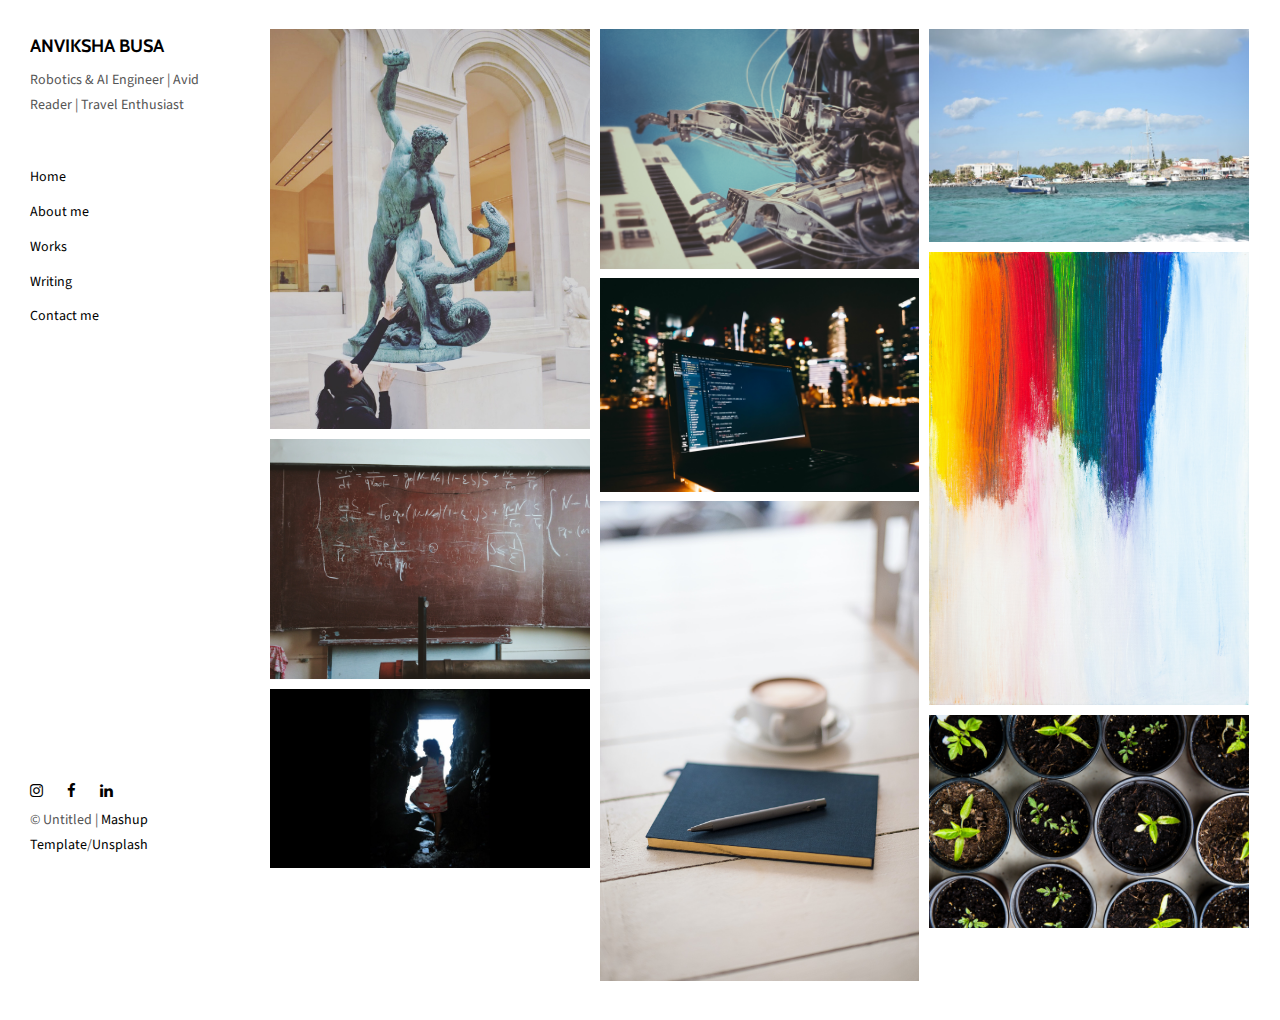
==== commit 21cef8d6: "all recent edits + added teaching/outreach" ====
--- a/files/index.html
+++ b/files/index.html
@@ -47,7 +47,7 @@
         <li><a href="./index.html" title="">Home</a></li>
         <li><a href="./about.html" title="">About me</a></li>
         <li><a href="./works.html" title="">Works</a></li>
-        <li><a href="./components.html" title="">Writing</a></li>
+        <li><a href="./writing.html" title="">Writing</a></li>
         <li><a href="./contact.html" title="">Contact me</a></li>
 
       </ul>
@@ -134,6 +134,18 @@
         <div class="project-text-holder">
           <div class="project-text-inner">
             <h3>Programming & CAD</h3>
+            <p>Discover more</p>
+          </div>
+        </div>
+      </a>
+    </div>
+
+    <div class="grid-item">
+      <img class="img-responsive" alt="" src="./assets/images/teaching.jpg">
+      <a href="./writing.html" class="project-description">
+        <div class="project-text-holder">
+          <div class="project-text-inner">
+            <h3>Teaching & Outreach</h3>
             <p>Discover more</p>
           </div>
         </div>
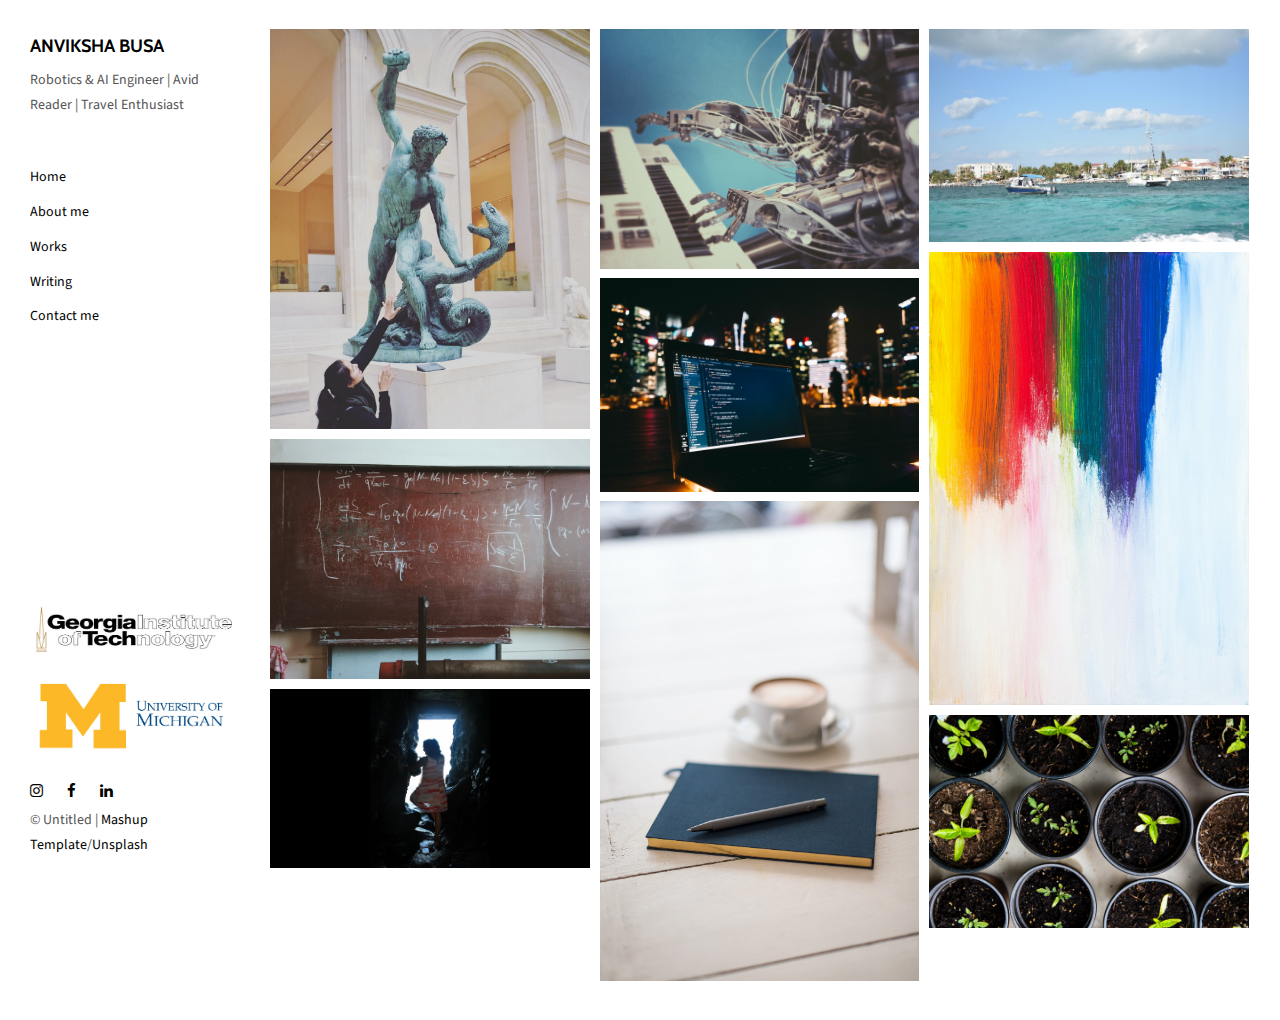
==== commit 0a9c0d09: "added gt um logos,formatting in works.Need to add tasks in robotics page" ====
--- a/files/index.html
+++ b/files/index.html
@@ -42,6 +42,7 @@
             ANVIKSHA BUSA
           </a>
         <p>Robotics & AI Engineer | Avid Reader | Travel Enthusiast</p>
+
       </div>
       <ul class="nav">
         <li><a href="./index.html" title="">Home</a></li>
@@ -53,6 +54,8 @@
       </ul>
 
       <nav class="nav-footer">
+          <img class="img-thumbnail" alt="" src="./assets/images/gt2.jpg">
+          <img class="img-thumbnail" alt="" src="./assets/images/um2.jpg">
         <p class="nav-footer-social-buttons">
           <a class="fa-icon" href="https://www.instagram.com/anvibusa/" title="">
             <i class="fa fa-instagram"></i>
@@ -64,7 +67,9 @@
             <i class="fa fa-linkedin"></i>
           </a>
         </p>
-        <p>© Untitled | <a href="http://www.mashup-template.com/" title="html template">Mashup Template</a>/<a href="https://www.unsplash.com/" title="Images">Unsplash</a></p>
+        <p>© Untitled | <a href="http://www.mashup-template.com/"
+            title="html template">Mashup Template</a>/<a href="https://www.unsplash.com/"
+            title="Images">Unsplash</a></p>
       </nav>
     </div>
   </nav>
@@ -142,7 +147,7 @@
 
     <div class="grid-item">
       <img class="img-responsive" alt="" src="./assets/images/teaching.jpg">
-      <a href="./writing.html" class="project-description">
+      <a href="./teaching.html" class="project-description">
         <div class="project-text-holder">
           <div class="project-text-inner">
             <h3>Teaching & Outreach</h3>
--- a/files/main.82cfd66e.css
+++ b/files/main.82cfd66e.css
@@ -5,7 +5,7 @@
  */
 /*! normalize.css v3.0.3 | MIT License | github.com/necolas/normalize.css */html{font-family:sans-serif;-ms-text-size-adjust:100%;-webkit-text-size-adjust:100%}body{margin:0}article,aside,details,figcaption,figure,footer,header,hgroup,main,menu,nav,section,summary{display:block}audio,canvas,progress,video{display:inline-block;vertical-align:baseline}audio:not([controls]){display:none;height:0}[hidden],template{display:none}a{background-color:transparent}a:active,a:hover{outline:0}abbr[title]{border-bottom:1px dotted}b,strong{font-weight:700}dfn{font-style:italic}h1{font-size:2em;margin:.67em 0}mark{background:#ff0;color:#000}small{font-size:80%}sub,sup{font-size:75%;line-height:0;position:relative;vertical-align:baseline}sup{top:-.5em}sub{bottom:-.25em}img{border:0}svg:not(:root){overflow:hidden}figure{margin:1em 40px}hr{box-sizing:content-box;height:0}pre{overflow:auto}code,kbd,pre,samp{font-family:monospace,monospace;font-size:1em}button,input,optgroup,select,textarea{color:inherit;font:inherit;margin:0}button{overflow:visible}button,select{text-transform:none}button,html input[type=button],input[type=reset],input[type=submit]{-webkit-appearance:button;cursor:pointer}button[disabled],html input[disabled]{cursor:default}button::-moz-focus-inner,input::-moz-focus-inner{border:0;padding:0}input{line-height:normal}input[type=checkbox],input[type=radio]{box-sizing:border-box;padding:0}input[type=number]::-webkit-inner-spin-button,input[type=number]::-webkit-outer-spin-button{height:auto}input[type=search]{-webkit-appearance:textfield;box-sizing:content-box}input[type=search]::-webkit-search-cancel-button,input[type=search]::-webkit-search-decoration{-webkit-appearance:none}fieldset{border:1px solid silver;margin:0 2px;padding:.35em .625em .75em}textarea{overflow:auto}optgroup{font-weight:700}table{border-collapse:collapse;border-spacing:0}td,th{padding:0}
 
-/*! Source: https://github.com/h5bp/html5-boilerplate/blob/master/src/css/main.css */@media print{*,:after,:before{background:transparent!important;color:#000!important;box-shadow:none!important;text-shadow:none!important}a,a:visited{text-decoration:underline}a[href]:after{content:" (" attr(href) ")"}abbr[title]:after{content:" (" attr(title) ")"}a[href^="#"]:after,a[href^="javascript:"]:after{content:""}blockquote,pre{border:1px solid #999;page-break-inside:avoid}thead{display:table-header-group}img,tr{page-break-inside:avoid}img{max-width:100%!important}h2,h3,p{orphans:3;widows:3}h2,h3{page-break-after:avoid}.navbar{display:none}.btn>.caret,.dropup>.btn>.caret{border-top-color:#000!important}.label{border:1px solid #000}.table{border-collapse:collapse!important}.table td,.table th{background-color:#fff!important}.table-bordered td,.table-bordered th{border:1px solid #ddd!important}}*,:after,:before{-webkit-box-sizing:border-box;-moz-box-sizing:border-box;box-sizing:border-box}html{font-size:10px;-webkit-tap-highlight-color:transparent}body{font-family:Source Sans Pro,Helvetica,Arial,sans-serif;font-size:14px;line-height:1.78;color:#555;background-color:#fff}button,input,select,textarea{font-family:inherit;font-size:inherit;line-height:inherit}a{color:#ff6360;text-decoration:none}a:focus,a:hover{color:#ff1814;text-decoration:underline}a:focus{outline:5px auto -webkit-focus-ring-color;outline-offset:-2px}figure{margin:0}img{vertical-align:middle}.img-responsive{display:block;max-width:100%;height:auto}.img-rounded{border-radius:2px}.img-thumbnail{padding:4px;line-height:1.78;background-color:#fff;border:1px solid #ddd;border-radius:2px;-webkit-transition:all .2s ease-in-out;-o-transition:all .2s ease-in-out;transition:all .2s ease-in-out;display:inline-block;max-width:100%;height:auto}.img-circle{border-radius:50%}hr{margin-top:24px;margin-bottom:24px;border:0;border-top:1px solid #eee}.sr-only{position:absolute;width:1px;height:1px;margin:-1px;padding:0;overflow:hidden;clip:rect(0,0,0,0);border:0}.sr-only-focusable:active,.sr-only-focusable:focus{position:static;width:auto;height:auto;margin:0;overflow:visible;clip:auto}[role=button]{cursor:pointer}.h1,.h2,.h3,.h4,.h5,.h6,h1,h2,h3,h4,h5,h6{font-family:Cabin,Helvetica,Arial,sans-serif;font-weight:700;line-height:1.1;color:#000}.h1 .small,.h1 small,.h2 .small,.h2 small,.h3 .small,.h3 small,.h4 .small,.h4 small,.h5 .small,.h5 small,.h6 .small,.h6 small,h1 .small,h1 small,h2 .small,h2 small,h3 .small,h3 small,h4 .small,h4 small,h5 .small,h5 small,h6 .small,h6 small{font-weight:400;line-height:1;color:#777}.h1,.h2,.h3,h1,h2,h3{margin-top:24px;margin-bottom:12px}.h1 .small,.h1 small,.h2 .small,.h2 small,.h3 .small,.h3 small,h1 .small,h1 small,h2 .small,h2 small,h3 .small,h3 small{font-size:65%}.h4,.h5,.h6,h4,h5,h6{margin-top:12px;margin-bottom:12px}.h4 .small,.h4 small,.h5 .small,.h5 small,.h6 .small,.h6 small,h4 .small,h4 small,h5 .small,h5 small,h6 .small,h6 small{font-size:75%}.h1,h1{font-size:44px}.h2,h2{font-size:33px}.h3,h3{font-size:25px}.h4,h4{font-size:19px}.h5,h5{font-size:14px}.h6,h6{font-size:12px}p{margin:0 0 12px}.lead{margin-bottom:24px;font-size:16px;font-weight:300;line-height:1.4}@media (min-width:768px){.lead{font-size:21px}}.small,small{font-size:85%}.mark,mark{background-color:#fcf8e3;padding:.2em}.text-left{text-align:left}.text-right{text-align:right}.text-center{text-align:center}.text-justify{text-align:justify}.text-nowrap{white-space:nowrap}.text-lowercase{text-transform:lowercase}.initialism,.text-uppercase{text-transform:uppercase}.text-capitalize{text-transform:capitalize}.text-muted{color:#777}.text-primary{color:#ff6360}a.text-primary:focus,a.text-primary:hover{color:#ff312d}.text-success{color:#fff}a.text-success:focus,a.text-success:hover{color:#e6e6e6}.text-info{color:#31708f}a.text-info:focus,a.text-info:hover{color:#245269}.text-warning{color:#8a6d3b}a.text-warning:focus,a.text-warning:hover{color:#66512c}.text-danger{color:#fff}a.text-danger:focus,a.text-danger:hover{color:#e6e6e6}.bg-primary{color:#fff;background-color:#ff6360}a.bg-primary:focus,a.bg-primary:hover{background-color:#ff312d}.bg-success{background-color:#57ce6e}a.bg-success:focus,a.bg-success:hover{background-color:#37bb50}.bg-info{background-color:#d9edf7}a.bg-info:focus,a.bg-info:hover{background-color:#afd9ee}.bg-warning{background-color:#fcf8e3}a.bg-warning:focus,a.bg-warning:hover{background-color:#f7ecb5}.bg-danger{background-color:#ee624b}a.bg-danger:focus,a.bg-danger:hover{background-color:#ea391c}.page-header{padding-bottom:11px;margin:48px 0 24px;border-bottom:1px solid #eee}ol,ul{margin-top:0;margin-bottom:12px}ol ol,ol ul,ul ol,ul ul{margin-bottom:0}.list-inline,.list-unstyled{padding-left:0;list-style:none}.list-inline{margin-left:-5px}.list-inline>li{display:inline-block;padding-left:5px;padding-right:5px}dl{margin-top:0;margin-bottom:24px}dd,dt{line-height:1.78}dt{font-weight:700}dd{margin-left:0}.dl-horizontal dd:after,.dl-horizontal dd:before{content:" ";display:table}.dl-horizontal dd:after{clear:both}@media (min-width:768px){.dl-horizontal dt{float:left;width:160px;clear:left;text-align:right;overflow:hidden;text-overflow:ellipsis;white-space:nowrap}.dl-horizontal dd{margin-left:180px}}abbr[data-original-title],abbr[title]{cursor:help;border-bottom:1px dotted #777}.initialism{font-size:90%}blockquote{padding:12px 24px;margin:0 0 24px;font-size:17.5px;border-left:5px solid #eee}blockquote ol:last-child,blockquote p:last-child,blockquote ul:last-child{margin-bottom:0}blockquote .small,blockquote footer,blockquote small{display:block;font-size:80%;line-height:1.78;color:#777}blockquote .small:before,blockquote footer:before,blockquote small:before{content:"\2014   \A0"}.blockquote-reverse,blockquote.pull-right{padding-right:15px;padding-left:0;border-right:5px solid #eee;border-left:0;text-align:right}.blockquote-reverse .small:before,.blockquote-reverse footer:before,.blockquote-reverse small:before,blockquote.pull-right .small:before,blockquote.pull-right footer:before,blockquote.pull-right small:before{content:""}.blockquote-reverse .small:after,.blockquote-reverse footer:after,.blockquote-reverse small:after,blockquote.pull-right .small:after,blockquote.pull-right footer:after,blockquote.pull-right small:after{content:"\A0   \2014"}address{margin-bottom:24px;font-style:normal;line-height:1.78}code,kbd,pre,samp{font-family:Menlo,Monaco,Consolas,Courier New,monospace}code{color:#c7254e;background-color:#f9f2f4}code,kbd{padding:2px 4px;font-size:90%;border-radius:2px}kbd{color:#fff;background-color:#333;box-shadow:inset 0 -1px 0 rgba(0,0,0,.25)}kbd kbd{padding:0;font-size:100%;font-weight:700;box-shadow:none}pre{display:block;padding:11.5px;margin:0 0 12px;font-size:13px;line-height:1.78;word-break:break-all;word-wrap:break-word;color:#333;background-color:#f5f5f5;border:1px solid #ccc;border-radius:2px}pre code{padding:0;font-size:inherit;color:inherit;white-space:pre-wrap;background-color:transparent;border-radius:0}.pre-scrollable{max-height:340px;overflow-y:scroll}.container{margin-right:auto;margin-left:auto;padding-left:15px;padding-right:15px}.container:after,.container:before{content:" ";display:table}.container:after{clear:both}@media (min-width:768px){.container{width:750px}}@media (min-width:992px){.container{width:970px}}@media (min-width:1200px){.container{width:1170px}}.container-fluid{margin-right:auto;margin-left:auto;padding-left:15px;padding-right:15px}.container-fluid:after,.container-fluid:before{content:" ";display:table}.container-fluid:after{clear:both}.row{margin-left:-15px;margin-right:-15px}.row:after,.row:before{content:" ";display:table}.row:after{clear:both}.col-lg-1,.col-lg-2,.col-lg-3,.col-lg-4,.col-lg-5,.col-lg-6,.col-lg-7,.col-lg-8,.col-lg-9,.col-lg-10,.col-lg-11,.col-lg-12,.col-md-1,.col-md-2,.col-md-3,.col-md-4,.col-md-5,.col-md-6,.col-md-7,.col-md-8,.col-md-9,.col-md-10,.col-md-11,.col-md-12,.col-sm-1,.col-sm-2,.col-sm-3,.col-sm-4,.col-sm-5,.col-sm-6,.col-sm-7,.col-sm-8,.col-sm-9,.col-sm-10,.col-sm-11,.col-sm-12,.col-xs-1,.col-xs-2,.col-xs-3,.col-xs-4,.col-xs-5,.col-xs-6,.col-xs-7,.col-xs-8,.col-xs-9,.col-xs-10,.col-xs-11,.col-xs-12{position:relative;min-height:1px;padding-left:15px;padding-right:15px}.col-xs-1,.col-xs-2,.col-xs-3,.col-xs-4,.col-xs-5,.col-xs-6,.col-xs-7,.col-xs-8,.col-xs-9,.col-xs-10,.col-xs-11,.col-xs-12{float:left}.col-xs-1{width:8.33333%}.col-xs-2{width:16.66667%}.col-xs-3{width:25%}.col-xs-4{width:33.33333%}.col-xs-5{width:41.66667%}.col-xs-6{width:50%}.col-xs-7{width:58.33333%}.col-xs-8{width:66.66667%}.col-xs-9{width:75%}.col-xs-10{width:83.33333%}.col-xs-11{width:91.66667%}.col-xs-12{width:100%}.col-xs-pull-0{right:auto}.col-xs-pull-1{right:8.33333%}.col-xs-pull-2{right:16.66667%}.col-xs-pull-3{right:25%}.col-xs-pull-4{right:33.33333%}.col-xs-pull-5{right:41.66667%}.col-xs-pull-6{right:50%}.col-xs-pull-7{right:58.33333%}.col-xs-pull-8{right:66.66667%}.col-xs-pull-9{right:75%}.col-xs-pull-10{right:83.33333%}.col-xs-pull-11{right:91.66667%}.col-xs-pull-12{right:100%}.col-xs-push-0{left:auto}.col-xs-push-1{left:8.33333%}.col-xs-push-2{left:16.66667%}.col-xs-push-3{left:25%}.col-xs-push-4{left:33.33333%}.col-xs-push-5{left:41.66667%}.col-xs-push-6{left:50%}.col-xs-push-7{left:58.33333%}.col-xs-push-8{left:66.66667%}.col-xs-push-9{left:75%}.col-xs-push-10{left:83.33333%}.col-xs-push-11{left:91.66667%}.col-xs-push-12{left:100%}.col-xs-offset-0{margin-left:0}.col-xs-offset-1{margin-left:8.33333%}.col-xs-offset-2{margin-left:16.66667%}.col-xs-offset-3{margin-left:25%}.col-xs-offset-4{margin-left:33.33333%}.col-xs-offset-5{margin-left:41.66667%}.col-xs-offset-6{margin-left:50%}.col-xs-offset-7{margin-left:58.33333%}.col-xs-offset-8{margin-left:66.66667%}.col-xs-offset-9{margin-left:75%}.col-xs-offset-10{margin-left:83.33333%}.col-xs-offset-11{margin-left:91.66667%}.col-xs-offset-12{margin-left:100%}@media (min-width:768px){.col-sm-1,.col-sm-2,.col-sm-3,.col-sm-4,.col-sm-5,.col-sm-6,.col-sm-7,.col-sm-8,.col-sm-9,.col-sm-10,.col-sm-11,.col-sm-12{float:left}.col-sm-1{width:8.33333%}.col-sm-2{width:16.66667%}.col-sm-3{width:25%}.col-sm-4{width:33.33333%}.col-sm-5{width:41.66667%}.col-sm-6{width:50%}.col-sm-7{width:58.33333%}.col-sm-8{width:66.66667%}.col-sm-9{width:75%}.col-sm-10{width:83.33333%}.col-sm-11{width:91.66667%}.col-sm-12{width:100%}.col-sm-pull-0{right:auto}.col-sm-pull-1{right:8.33333%}.col-sm-pull-2{right:16.66667%}.col-sm-pull-3{right:25%}.col-sm-pull-4{right:33.33333%}.col-sm-pull-5{right:41.66667%}.col-sm-pull-6{right:50%}.col-sm-pull-7{right:58.33333%}.col-sm-pull-8{right:66.66667%}.col-sm-pull-9{right:75%}.col-sm-pull-10{right:83.33333%}.col-sm-pull-11{right:91.66667%}.col-sm-pull-12{right:100%}.col-sm-push-0{left:auto}.col-sm-push-1{left:8.33333%}.col-sm-push-2{left:16.66667%}.col-sm-push-3{left:25%}.col-sm-push-4{left:33.33333%}.col-sm-push-5{left:41.66667%}.col-sm-push-6{left:50%}.col-sm-push-7{left:58.33333%}.col-sm-push-8{left:66.66667%}.col-sm-push-9{left:75%}.col-sm-push-10{left:83.33333%}.col-sm-push-11{left:91.66667%}.col-sm-push-12{left:100%}.col-sm-offset-0{margin-left:0}.col-sm-offset-1{margin-left:8.33333%}.col-sm-offset-2{margin-left:16.66667%}.col-sm-offset-3{margin-left:25%}.col-sm-offset-4{margin-left:33.33333%}.col-sm-offset-5{margin-left:41.66667%}.col-sm-offset-6{margin-left:50%}.col-sm-offset-7{margin-left:58.33333%}.col-sm-offset-8{margin-left:66.66667%}.col-sm-offset-9{margin-left:75%}.col-sm-offset-10{margin-left:83.33333%}.col-sm-offset-11{margin-left:91.66667%}.col-sm-offset-12{margin-left:100%}}@media (min-width:992px){.col-md-1,.col-md-2,.col-md-3,.col-md-4,.col-md-5,.col-md-6,.col-md-7,.col-md-8,.col-md-9,.col-md-10,.col-md-11,.col-md-12{float:left}.col-md-1{width:8.33333%}.col-md-2{width:16.66667%}.col-md-3{width:25%}.col-md-4{width:33.33333%}.col-md-5{width:41.66667%}.col-md-6{width:50%}.col-md-7{width:58.33333%}.col-md-8{width:66.66667%}.col-md-9{width:75%}.col-md-10{width:83.33333%}.col-md-11{width:91.66667%}.col-md-12{width:100%}.col-md-pull-0{right:auto}.col-md-pull-1{right:8.33333%}.col-md-pull-2{right:16.66667%}.col-md-pull-3{right:25%}.col-md-pull-4{right:33.33333%}.col-md-pull-5{right:41.66667%}.col-md-pull-6{right:50%}.col-md-pull-7{right:58.33333%}.col-md-pull-8{right:66.66667%}.col-md-pull-9{right:75%}.col-md-pull-10{right:83.33333%}.col-md-pull-11{right:91.66667%}.col-md-pull-12{right:100%}.col-md-push-0{left:auto}.col-md-push-1{left:8.33333%}.col-md-push-2{left:16.66667%}.col-md-push-3{left:25%}.col-md-push-4{left:33.33333%}.col-md-push-5{left:41.66667%}.col-md-push-6{left:50%}.col-md-push-7{left:58.33333%}.col-md-push-8{left:66.66667%}.col-md-push-9{left:75%}.col-md-push-10{left:83.33333%}.col-md-push-11{left:91.66667%}.col-md-push-12{left:100%}.col-md-offset-0{margin-left:0}.col-md-offset-1{margin-left:8.33333%}.col-md-offset-2{margin-left:16.66667%}.col-md-offset-3{margin-left:25%}.col-md-offset-4{margin-left:33.33333%}.col-md-offset-5{margin-left:41.66667%}.col-md-offset-6{margin-left:50%}.col-md-offset-7{margin-left:58.33333%}.col-md-offset-8{margin-left:66.66667%}.col-md-offset-9{margin-left:75%}.col-md-offset-10{margin-left:83.33333%}.col-md-offset-11{margin-left:91.66667%}.col-md-offset-12{margin-left:100%}}@media (min-width:1200px){.col-lg-1,.col-lg-2,.col-lg-3,.col-lg-4,.col-lg-5,.col-lg-6,.col-lg-7,.col-lg-8,.col-lg-9,.col-lg-10,.col-lg-11,.col-lg-12{float:left}.col-lg-1{width:8.33333%}.col-lg-2{width:16.66667%}.col-lg-3{width:25%}.col-lg-4{width:33.33333%}.col-lg-5{width:41.66667%}.col-lg-6{width:50%}.col-lg-7{width:58.33333%}.col-lg-8{width:66.66667%}.col-lg-9{width:75%}.col-lg-10{width:83.33333%}.col-lg-11{width:91.66667%}.col-lg-12{width:100%}.col-lg-pull-0{right:auto}.col-lg-pull-1{right:8.33333%}.col-lg-pull-2{right:16.66667%}.col-lg-pull-3{right:25%}.col-lg-pull-4{right:33.33333%}.col-lg-pull-5{right:41.66667%}.col-lg-pull-6{right:50%}.col-lg-pull-7{right:58.33333%}.col-lg-pull-8{right:66.66667%}.col-lg-pull-9{right:75%}.col-lg-pull-10{right:83.33333%}.col-lg-pull-11{right:91.66667%}.col-lg-pull-12{right:100%}.col-lg-push-0{left:auto}.col-lg-push-1{left:8.33333%}.col-lg-push-2{left:16.66667%}.col-lg-push-3{left:25%}.col-lg-push-4{left:33.33333%}.col-lg-push-5{left:41.66667%}.col-lg-push-6{left:50%}.col-lg-push-7{left:58.33333%}.col-lg-push-8{left:66.66667%}.col-lg-push-9{left:75%}.col-lg-push-10{left:83.33333%}.col-lg-push-11{left:91.66667%}.col-lg-push-12{left:100%}.col-lg-offset-0{margin-left:0}.col-lg-offset-1{margin-left:8.33333%}.col-lg-offset-2{margin-left:16.66667%}.col-lg-offset-3{margin-left:25%}.col-lg-offset-4{margin-left:33.33333%}.col-lg-offset-5{margin-left:41.66667%}.col-lg-offset-6{margin-left:50%}.col-lg-offset-7{margin-left:58.33333%}.col-lg-offset-8{margin-left:66.66667%}.col-lg-offset-9{margin-left:75%}.col-lg-offset-10{margin-left:83.33333%}.col-lg-offset-11{margin-left:91.66667%}.col-lg-offset-12{margin-left:100%}}table{background-color:transparent}caption{padding-top:8px;padding-bottom:8px;color:#777}caption,th{text-align:left}.table{width:100%;max-width:100%;margin-bottom:24px}.table>tbody>tr>td,.table>tbody>tr>th,.table>tfoot>tr>td,.table>tfoot>tr>th,.table>thead>tr>td,.table>thead>tr>th{padding:8px;line-height:1.78;vertical-align:top;border-top:1px solid #ddd}.table>thead>tr>th{vertical-align:bottom;border-bottom:2px solid #ddd}.table>caption+thead>tr:first-child>td,.table>caption+thead>tr:first-child>th,.table>colgroup+thead>tr:first-child>td,.table>colgroup+thead>tr:first-child>th,.table>thead:first-child>tr:first-child>td,.table>thead:first-child>tr:first-child>th{border-top:0}.table>tbody+tbody{border-top:2px solid #ddd}.table .table{background-color:#fff}.table-condensed>tbody>tr>td,.table-condensed>tbody>tr>th,.table-condensed>tfoot>tr>td,.table-condensed>tfoot>tr>th,.table-condensed>thead>tr>td,.table-condensed>thead>tr>th{padding:5px}.table-bordered,.table-bordered>tbody>tr>td,.table-bordered>tbody>tr>th,.table-bordered>tfoot>tr>td,.table-bordered>tfoot>tr>th,.table-bordered>thead>tr>td,.table-bordered>thead>tr>th{border:1px solid #ddd}.table-bordered>thead>tr>td,.table-bordered>thead>tr>th{border-bottom-width:2px}.table-striped>tbody>tr:nth-of-type(odd){background-color:#f9f9f9}.table-hover>tbody>tr:hover{background-color:#f5f5f5}table col[class*=col-]{position:static;float:none;display:table-column}table td[class*=col-],table th[class*=col-]{position:static;float:none;display:table-cell}.table>tbody>tr.active>td,.table>tbody>tr.active>th,.table>tbody>tr>td.active,.table>tbody>tr>th.active,.table>tfoot>tr.active>td,.table>tfoot>tr.active>th,.table>tfoot>tr>td.active,.table>tfoot>tr>th.active,.table>thead>tr.active>td,.table>thead>tr.active>th,.table>thead>tr>td.active,.table>thead>tr>th.active{background-color:#f5f5f5}.table-hover>tbody>tr.active:hover>td,.table-hover>tbody>tr.active:hover>th,.table-hover>tbody>tr:hover>.active,.table-hover>tbody>tr>td.active:hover,.table-hover>tbody>tr>th.active:hover{background-color:#e8e8e8}.table>tbody>tr.success>td,.table>tbody>tr.success>th,.table>tbody>tr>td.success,.table>tbody>tr>th.success,.table>tfoot>tr.success>td,.table>tfoot>tr.success>th,.table>tfoot>tr>td.success,.table>tfoot>tr>th.success,.table>thead>tr.success>td,.table>thead>tr.success>th,.table>thead>tr>td.success,.table>thead>tr>th.success{background-color:#57ce6e}.table-hover>tbody>tr.success:hover>td,.table-hover>tbody>tr.success:hover>th,.table-hover>tbody>tr:hover>.success,.table-hover>tbody>tr>td.success:hover,.table-hover>tbody>tr>th.success:hover{background-color:#43c85d}.table>tbody>tr.info>td,.table>tbody>tr.info>th,.table>tbody>tr>td.info,.table>tbody>tr>th.info,.table>tfoot>tr.info>td,.table>tfoot>tr.info>th,.table>tfoot>tr>td.info,.table>tfoot>tr>th.info,.table>thead>tr.info>td,.table>thead>tr.info>th,.table>thead>tr>td.info,.table>thead>tr>th.info{background-color:#d9edf7}.table-hover>tbody>tr.info:hover>td,.table-hover>tbody>tr.info:hover>th,.table-hover>tbody>tr:hover>.info,.table-hover>tbody>tr>td.info:hover,.table-hover>tbody>tr>th.info:hover{background-color:#c4e3f3}.table>tbody>tr.warning>td,.table>tbody>tr.warning>th,.table>tbody>tr>td.warning,.table>tbody>tr>th.warning,.table>tfoot>tr.warning>td,.table>tfoot>tr.warning>th,.table>tfoot>tr>td.warning,.table>tfoot>tr>th.warning,.table>thead>tr.warning>td,.table>thead>tr.warning>th,.table>thead>tr>td.warning,.table>thead>tr>th.warning{background-color:#fcf8e3}.table-hover>tbody>tr.warning:hover>td,.table-hover>tbody>tr.warning:hover>th,.table-hover>tbody>tr:hover>.warning,.table-hover>tbody>tr>td.warning:hover,.table-hover>tbody>tr>th.warning:hover{background-color:#faf2cc}.table>tbody>tr.danger>td,.table>tbody>tr.danger>th,.table>tbody>tr>td.danger,.table>tbody>tr>th.danger,.table>tfoot>tr.danger>td,.table>tfoot>tr.danger>th,.table>tfoot>tr>td.danger,.table>tfoot>tr>th.danger,.table>thead>tr.danger>td,.table>thead>tr.danger>th,.table>thead>tr>td.danger,.table>thead>tr>th.danger{background-color:#ee624b}.table-hover>tbody>tr.danger:hover>td,.table-hover>tbody>tr.danger:hover>th,.table-hover>tbody>tr:hover>.danger,.table-hover>tbody>tr>td.danger:hover,.table-hover>tbody>tr>th.danger:hover{background-color:#ec4e34}.table-responsive{overflow-x:auto;min-height:.01%}@media screen and (max-width:767px){.table-responsive{width:100%;margin-bottom:18px;overflow-y:hidden;-ms-overflow-style:-ms-autohiding-scrollbar;border:1px solid #ddd}.table-responsive>.table{margin-bottom:0}.table-responsive>.table>tbody>tr>td,.table-responsive>.table>tbody>tr>th,.table-responsive>.table>tfoot>tr>td,.table-responsive>.table>tfoot>tr>th,.table-responsive>.table>thead>tr>td,.table-responsive>.table>thead>tr>th{white-space:nowrap}.table-responsive>.table-bordered{border:0}.table-responsive>.table-bordered>tbody>tr>td:first-child,.table-responsive>.table-bordered>tbody>tr>th:first-child,.table-responsive>.table-bordered>tfoot>tr>td:first-child,.table-responsive>.table-bordered>tfoot>tr>th:first-child,.table-responsive>.table-bordered>thead>tr>td:first-child,.table-responsive>.table-bordered>thead>tr>th:first-child{border-left:0}.table-responsive>.table-bordered>tbody>tr>td:last-child,.table-responsive>.table-bordered>tbody>tr>th:last-child,.table-responsive>.table-bordered>tfoot>tr>td:last-child,.table-responsive>.table-bordered>tfoot>tr>th:last-child,.table-responsive>.table-bordered>thead>tr>td:last-child,.table-responsive>.table-bordered>thead>tr>th:last-child{border-right:0}.table-responsive>.table-bordered>tbody>tr:last-child>td,.table-responsive>.table-bordered>tbody>tr:last-child>th,.table-responsive>.table-bordered>tfoot>tr:last-child>td,.table-responsive>.table-bordered>tfoot>tr:last-child>th{border-bottom:0}}fieldset{margin:0;min-width:0}fieldset,legend{padding:0;border:0}legend{display:block;width:100%;margin-bottom:24px;font-size:21px;line-height:inherit;color:#333;border-bottom:1px solid #e5e5e5}label{display:inline-block;max-width:100%;margin-bottom:5px;font-weight:700}input[type=search]{-webkit-box-sizing:border-box;-moz-box-sizing:border-box;box-sizing:border-box}input[type=checkbox],input[type=radio]{margin:4px 0 0;margin-top:1px\9;line-height:normal}input[type=file]{display:block}input[type=range]{display:block;width:100%}select[multiple],select[size]{height:auto}input[type=checkbox]:focus,input[type=file]:focus,input[type=radio]:focus{outline:5px auto -webkit-focus-ring-color;outline-offset:-2px}output{padding-top:9px}.form-control,output{display:block;font-size:14px;line-height:1.78;color:#555}.form-control{width:100%;height:40px;padding:8px 20px;background-color:#fff;background-image:none;border:1px solid #000;border-radius:2px;-webkit-box-shadow:inset 0 1px 1px rgba(0,0,0,.075);box-shadow:inset 0 1px 1px rgba(0,0,0,.075);-webkit-transition:border-color .15s ease-in-out,box-shadow .15s ease-in-out;-o-transition:border-color ease-in-out .15s,box-shadow ease-in-out .15s;transition:border-color .15s ease-in-out,box-shadow .15s ease-in-out}.form-control:focus{border-color:#66afe9;-webkit-box-shadow:inset 0 1px 1px rgba(0,0,0,.075),0 0 8px rgba(102,175,233,.6);box-shadow:inset 0 1px 1px rgba(0,0,0,.075),0 0 8px rgba(102,175,233,.6)}.form-control::-moz-placeholder{color:#999;opacity:1}.form-control:-ms-input-placeholder{color:#999}.form-control::-webkit-input-placeholder{color:#999}.form-control::-ms-expand{border:0;background-color:transparent}.form-control[disabled],.form-control[readonly],fieldset[disabled] .form-control{background-color:#eee;opacity:1}.form-control[disabled],fieldset[disabled] .form-control{cursor:not-allowed}textarea.form-control{height:auto}input[type=search]{-webkit-appearance:none}@media screen and (-webkit-min-device-pixel-ratio:0){input[type=date].form-control,input[type=datetime-local].form-control,input[type=month].form-control,input[type=time].form-control{line-height:40px}.input-group-sm>.input-group-btn>input[type=date].btn,.input-group-sm>.input-group-btn>input[type=datetime-local].btn,.input-group-sm>.input-group-btn>input[type=month].btn,.input-group-sm>.input-group-btn>input[type=time].btn,.input-group-sm>input[type=date].form-control,.input-group-sm>input[type=date].input-group-addon,.input-group-sm>input[type=datetime-local].form-control,.input-group-sm>input[type=datetime-local].input-group-addon,.input-group-sm>input[type=month].form-control,.input-group-sm>input[type=month].input-group-addon,.input-group-sm>input[type=time].form-control,.input-group-sm>input[type=time].input-group-addon,.input-group-sm input[type=date],.input-group-sm input[type=datetime-local],.input-group-sm input[type=month],.input-group-sm input[type=time],input[type=date].input-sm,input[type=datetime-local].input-sm,input[type=month].input-sm,input[type=time].input-sm{line-height:30px}.input-group-lg>.input-group-btn>input[type=date].btn,.input-group-lg>.input-group-btn>input[type=datetime-local].btn,.input-group-lg>.input-group-btn>input[type=month].btn,.input-group-lg>.input-group-btn>input[type=time].btn,.input-group-lg>input[type=date].form-control,.input-group-lg>input[type=date].input-group-addon,.input-group-lg>input[type=datetime-local].form-control,.input-group-lg>input[type=datetime-local].input-group-addon,.input-group-lg>input[type=month].form-control,.input-group-lg>input[type=month].input-group-addon,.input-group-lg>input[type=time].form-control,.input-group-lg>input[type=time].input-group-addon,.input-group-lg input[type=date],.input-group-lg input[type=datetime-local],.input-group-lg input[type=month],.input-group-lg input[type=time],input[type=date].input-lg,input[type=datetime-local].input-lg,input[type=month].input-lg,input[type=time].input-lg{line-height:46px}}.form-group{margin-bottom:15px}.checkbox,.radio{position:relative;display:block;margin-top:10px;margin-bottom:10px}.checkbox label,.radio label{min-height:24px;padding-left:20px;margin-bottom:0;font-weight:400;cursor:pointer}.checkbox-inline input[type=checkbox],.checkbox input[type=checkbox],.radio-inline input[type=radio],.radio input[type=radio]{position:absolute;margin-left:-20px;margin-top:4px\9}.checkbox+.checkbox,.radio+.radio{margin-top:-5px}.checkbox-inline,.radio-inline{position:relative;display:inline-block;padding-left:20px;margin-bottom:0;vertical-align:middle;font-weight:400;cursor:pointer}.checkbox-inline+.checkbox-inline,.radio-inline+.radio-inline{margin-top:0;margin-left:10px}.checkbox-inline.disabled,.checkbox.disabled label,.radio-inline.disabled,.radio.disabled label,fieldset[disabled] .checkbox-inline,fieldset[disabled] .checkbox label,fieldset[disabled] .radio-inline,fieldset[disabled] .radio label,fieldset[disabled] input[type=checkbox],fieldset[disabled] input[type=radio],input[type=checkbox].disabled,input[type=checkbox][disabled],input[type=radio].disabled,input[type=radio][disabled]{cursor:not-allowed}.form-control-static{padding-top:9px;padding-bottom:9px;margin-bottom:0;min-height:38px}.form-control-static.input-lg,.form-control-static.input-sm,.input-group-lg>.form-control-static.form-control,.input-group-lg>.form-control-static.input-group-addon,.input-group-lg>.input-group-btn>.form-control-static.btn,.input-group-sm>.form-control-static.form-control,.input-group-sm>.form-control-static.input-group-addon,.input-group-sm>.input-group-btn>.form-control-static.btn{padding-left:0;padding-right:0}.input-group-sm>.form-control,.input-group-sm>.input-group-addon,.input-group-sm>.input-group-btn>.btn,.input-sm{height:30px;padding:5px 14px;font-size:12px;line-height:1.5;border-radius:2px}.input-group-sm>.input-group-btn>select.btn,.input-group-sm>select.form-control,.input-group-sm>select.input-group-addon,select.input-sm{height:30px;line-height:30px}.input-group-sm>.input-group-btn>select[multiple].btn,.input-group-sm>.input-group-btn>textarea.btn,.input-group-sm>select[multiple].form-control,.input-group-sm>select[multiple].input-group-addon,.input-group-sm>textarea.form-control,.input-group-sm>textarea.input-group-addon,select[multiple].input-sm,textarea.input-sm{height:auto}.form-group-sm .form-control{height:30px;padding:5px 14px;font-size:12px;line-height:1.5;border-radius:2px}.form-group-sm select.form-control{height:30px;line-height:30px}.form-group-sm select[multiple].form-control,.form-group-sm textarea.form-control{height:auto}.form-group-sm .form-control-static{height:30px;min-height:36px;padding:6px 14px;font-size:12px;line-height:1.5}.input-group-lg>.form-control,.input-group-lg>.input-group-addon,.input-group-lg>.input-group-btn>.btn,.input-lg{height:46px;padding:10px 24px;font-size:18px;line-height:1.33333;border-radius:2px}.input-group-lg>.input-group-btn>select.btn,.input-group-lg>select.form-control,.input-group-lg>select.input-group-addon,select.input-lg{height:46px;line-height:46px}.input-group-lg>.input-group-btn>select[multiple].btn,.input-group-lg>.input-group-btn>textarea.btn,.input-group-lg>select[multiple].form-control,.input-group-lg>select[multiple].input-group-addon,.input-group-lg>textarea.form-control,.input-group-lg>textarea.input-group-addon,select[multiple].input-lg,textarea.input-lg{height:auto}.form-group-lg .form-control{height:46px;padding:10px 24px;font-size:18px;line-height:1.33333;border-radius:2px}.form-group-lg select.form-control{height:46px;line-height:46px}.form-group-lg select[multiple].form-control,.form-group-lg textarea.form-control{height:auto}.form-group-lg .form-control-static{height:46px;min-height:42px;padding:11px 24px;font-size:18px;line-height:1.33333}.has-feedback{position:relative}.has-feedback .form-control{padding-right:50px}.form-control-feedback{position:absolute;top:0;right:0;z-index:2;display:block;width:40px;height:40px;line-height:40px;text-align:center;pointer-events:none}.form-group-lg .form-control+.form-control-feedback,.input-group-lg+.form-control-feedback,.input-group-lg>.form-control+.form-control-feedback,.input-group-lg>.input-group-addon+.form-control-feedback,.input-group-lg>.input-group-btn>.btn+.form-control-feedback,.input-lg+.form-control-feedback{width:46px;height:46px;line-height:46px}.form-group-sm .form-control+.form-control-feedback,.input-group-sm+.form-control-feedback,.input-group-sm>.form-control+.form-control-feedback,.input-group-sm>.input-group-addon+.form-control-feedback,.input-group-sm>.input-group-btn>.btn+.form-control-feedback,.input-sm+.form-control-feedback{width:30px;height:30px;line-height:30px}.has-success .checkbox,.has-success .checkbox-inline,.has-success.checkbox-inline label,.has-success.checkbox label,.has-success .control-label,.has-success .help-block,.has-success .radio,.has-success .radio-inline,.has-success.radio-inline label,.has-success.radio label{color:#fff}.has-success .form-control{border-color:#fff;-webkit-box-shadow:inset 0 1px 1px rgba(0,0,0,.075);box-shadow:inset 0 1px 1px rgba(0,0,0,.075)}.has-success .form-control:focus{border-color:#e6e6e6;-webkit-box-shadow:inset 0 1px 1px rgba(0,0,0,.075),0 0 6px #fff;box-shadow:inset 0 1px 1px rgba(0,0,0,.075),0 0 6px #fff}.has-success .input-group-addon{color:#fff;border-color:#fff;background-color:#57ce6e}.has-success .form-control-feedback{color:#fff}.has-warning .checkbox,.has-warning .checkbox-inline,.has-warning.checkbox-inline label,.has-warning.checkbox label,.has-warning .control-label,.has-warning .help-block,.has-warning .radio,.has-warning .radio-inline,.has-warning.radio-inline label,.has-warning.radio label{color:#8a6d3b}.has-warning .form-control{border-color:#8a6d3b;-webkit-box-shadow:inset 0 1px 1px rgba(0,0,0,.075);box-shadow:inset 0 1px 1px rgba(0,0,0,.075)}.has-warning .form-control:focus{border-color:#66512c;-webkit-box-shadow:inset 0 1px 1px rgba(0,0,0,.075),0 0 6px #c0a16b;box-shadow:inset 0 1px 1px rgba(0,0,0,.075),0 0 6px #c0a16b}.has-warning .input-group-addon{color:#8a6d3b;border-color:#8a6d3b;background-color:#fcf8e3}.has-warning .form-control-feedback{color:#8a6d3b}.has-error .checkbox,.has-error .checkbox-inline,.has-error.checkbox-inline label,.has-error.checkbox label,.has-error .control-label,.has-error .help-block,.has-error .radio,.has-error .radio-inline,.has-error.radio-inline label,.has-error.radio label{color:#fff}.has-error .form-control{border-color:#fff;-webkit-box-shadow:inset 0 1px 1px rgba(0,0,0,.075);box-shadow:inset 0 1px 1px rgba(0,0,0,.075)}.has-error .form-control:focus{border-color:#e6e6e6;-webkit-box-shadow:inset 0 1px 1px rgba(0,0,0,.075),0 0 6px #fff;box-shadow:inset 0 1px 1px rgba(0,0,0,.075),0 0 6px #fff}.has-error .input-group-addon{color:#fff;border-color:#fff;background-color:#ee624b}.has-error .form-control-feedback{color:#fff}.has-feedback label~.form-control-feedback{top:29px}.has-feedback label.sr-only~.form-control-feedback{top:0}.help-block{display:block;margin-top:5px;margin-bottom:10px;color:#959595}@media (min-width:768px){.form-inline .form-group{display:inline-block;margin-bottom:0;vertical-align:middle}.form-inline .form-control{display:inline-block;width:auto;vertical-align:middle}.form-inline .form-control-static{display:inline-block}.form-inline .input-group{display:inline-table;vertical-align:middle}.form-inline .input-group .form-control,.form-inline .input-group .input-group-addon,.form-inline .input-group .input-group-btn{width:auto}.form-inline .input-group>.form-control{width:100%}.form-inline .control-label{margin-bottom:0;vertical-align:middle}.form-inline .checkbox,.form-inline .radio{display:inline-block;margin-top:0;margin-bottom:0;vertical-align:middle}.form-inline .checkbox label,.form-inline .radio label{padding-left:0}.form-inline .checkbox input[type=checkbox],.form-inline .radio input[type=radio]{position:relative;margin-left:0}.form-inline .has-feedback .form-control-feedback{top:0}}.form-horizontal .checkbox,.form-horizontal .checkbox-inline,.form-horizontal .radio,.form-horizontal .radio-inline{margin-top:0;margin-bottom:0;padding-top:9px}.form-horizontal .checkbox,.form-horizontal .radio{min-height:33px}.form-horizontal .form-group{margin-left:-15px;margin-right:-15px}.form-horizontal .form-group:after,.form-horizontal .form-group:before{content:" ";display:table}.form-horizontal .form-group:after{clear:both}@media (min-width:768px){.form-horizontal .control-label{text-align:right;margin-bottom:0;padding-top:9px}}.form-horizontal .has-feedback .form-control-feedback{right:15px}@media (min-width:768px){.form-horizontal .form-group-lg .control-label{padding-top:11px;font-size:18px}}@media (min-width:768px){.form-horizontal .form-group-sm .control-label{padding-top:6px;font-size:12px}}.btn{display:inline-block;margin-bottom:0;font-weight:400;text-align:center;vertical-align:middle;touch-action:manipulation;cursor:pointer;background-image:none;border:1px solid transparent;white-space:nowrap;padding:8px 20px;font-size:14px;line-height:1.78;border-radius:50px;-webkit-user-select:none;-moz-user-select:none;-ms-user-select:none;user-select:none}.btn.active.focus,.btn.active:focus,.btn.focus,.btn:active.focus,.btn:active:focus,.btn:focus{outline:5px auto -webkit-focus-ring-color;outline-offset:-2px}.btn.focus,.btn:focus,.btn:hover{color:#333;text-decoration:none}.btn.active,.btn:active{outline:0;background-image:none;-webkit-box-shadow:inset 0 3px 5px rgba(0,0,0,.125);box-shadow:inset 0 3px 5px rgba(0,0,0,.125)}.btn.disabled,.btn[disabled],fieldset[disabled] .btn{cursor:not-allowed;opacity:.65;filter:alpha(opacity=65);-webkit-box-shadow:none;box-shadow:none}a.btn.disabled,fieldset[disabled] a.btn{pointer-events:none}.btn-default{color:#333;background-color:#fff;border-color:#333}.btn-default.focus,.btn-default:focus{color:#333;background-color:#e6e6e6;border-color:#000}.btn-default.active,.btn-default:active,.btn-default:hover,.open>.btn-default.dropdown-toggle{color:#333;background-color:#e6e6e6;border-color:#141414}.btn-default.active.focus,.btn-default.active:focus,.btn-default.active:hover,.btn-default:active.focus,.btn-default:active:focus,.btn-default:active:hover,.open>.btn-default.dropdown-toggle.focus,.open>.btn-default.dropdown-toggle:focus,.open>.btn-default.dropdown-toggle:hover{color:#333;background-color:#d4d4d4;border-color:#000}.btn-default.active,.btn-default:active,.open>.btn-default.dropdown-toggle{background-image:none}.btn-default.disabled.focus,.btn-default.disabled:focus,.btn-default.disabled:hover,.btn-default[disabled].focus,.btn-default[disabled]:focus,.btn-default[disabled]:hover,fieldset[disabled] .btn-default.focus,fieldset[disabled] .btn-default:focus,fieldset[disabled] .btn-default:hover{background-color:#fff;border-color:#333}.btn-default .badge{color:#fff;background-color:#333}.btn-primary{color:#fff;background-color:#ff6360;border-color:#ff6360}.btn-primary.focus,.btn-primary:focus{color:#fff;background-color:#ff312d;border-color:#e00400}.btn-primary.active,.btn-primary:active,.btn-primary:hover,.open>.btn-primary.dropdown-toggle{color:#fff;background-color:#ff312d;border-color:#ff2723}.btn-primary.active.focus,.btn-primary.active:focus,.btn-primary.active:hover,.btn-primary:active.focus,.btn-primary:active:focus,.btn-primary:active:hover,.open>.btn-primary.dropdown-toggle.focus,.open>.btn-primary.dropdown-toggle:focus,.open>.btn-primary.dropdown-toggle:hover{color:#fff;background-color:#ff0e09;border-color:#e00400}.btn-primary.active,.btn-primary:active,.open>.btn-primary.dropdown-toggle{background-image:none}.btn-primary.disabled.focus,.btn-primary.disabled:focus,.btn-primary.disabled:hover,.btn-primary[disabled].focus,.btn-primary[disabled]:focus,.btn-primary[disabled]:hover,fieldset[disabled] .btn-primary.focus,fieldset[disabled] .btn-primary:focus,fieldset[disabled] .btn-primary:hover{background-color:#ff6360;border-color:#ff6360}.btn-primary .badge{color:#ff6360;background-color:#fff}.btn-success{color:#fff;background-color:#5cb85c;border-color:#5cb85c}.btn-success.focus,.btn-success:focus{color:#fff;background-color:#449d44;border-color:#2d672d}.btn-success.active,.btn-success:active,.btn-success:hover,.open>.btn-success.dropdown-toggle{color:#fff;background-color:#449d44;border-color:#419641}.btn-success.active.focus,.btn-success.active:focus,.btn-success.active:hover,.btn-success:active.focus,.btn-success:active:focus,.btn-success:active:hover,.open>.btn-success.dropdown-toggle.focus,.open>.btn-success.dropdown-toggle:focus,.open>.btn-success.dropdown-toggle:hover{color:#fff;background-color:#398439;border-color:#2d672d}.btn-success.active,.btn-success:active,.open>.btn-success.dropdown-toggle{background-image:none}.btn-success.disabled.focus,.btn-success.disabled:focus,.btn-success.disabled:hover,.btn-success[disabled].focus,.btn-success[disabled]:focus,.btn-success[disabled]:hover,fieldset[disabled] .btn-success.focus,fieldset[disabled] .btn-success:focus,fieldset[disabled] .btn-success:hover{background-color:#5cb85c;border-color:#5cb85c}.btn-success .badge{color:#5cb85c;background-color:#fff}.btn-info{color:#fff;background-color:#f8bb56;border-color:#f8bb56}.btn-info.focus,.btn-info:focus{color:#fff;background-color:#f6a725;border-color:#c67f08}.btn-info.active,.btn-info:active,.btn-info:hover,.open>.btn-info.dropdown-toggle{color:#fff;background-color:#f6a725;border-color:#f6a31b}.btn-info.active.focus,.btn-info.active:focus,.btn-info.active:hover,.btn-info:active.focus,.btn-info:active:focus,.btn-info:active:hover,.open>.btn-info.dropdown-toggle.focus,.open>.btn-info.dropdown-toggle:focus,.open>.btn-info.dropdown-toggle:hover{color:#fff;background-color:#ed980a;border-color:#c67f08}.btn-info.active,.btn-info:active,.open>.btn-info.dropdown-toggle{background-image:none}.btn-info.disabled.focus,.btn-info.disabled:focus,.btn-info.disabled:hover,.btn-info[disabled].focus,.btn-info[disabled]:focus,.btn-info[disabled]:hover,fieldset[disabled] .btn-info.focus,fieldset[disabled] .btn-info:focus,fieldset[disabled] .btn-info:hover{background-color:#f8bb56;border-color:#f8bb56}.btn-info .badge{color:#f8bb56;background-color:#fff}.btn-warning{color:#fff;background-color:#f0ad4e;border-color:#f0ad4e}.btn-warning.focus,.btn-warning:focus{color:#fff;background-color:#ec971f;border-color:#b06d0f}.btn-warning.active,.btn-warning:active,.btn-warning:hover,.open>.btn-warning.dropdown-toggle{color:#fff;background-color:#ec971f;border-color:#eb9316}.btn-warning.active.focus,.btn-warning.active:focus,.btn-warning.active:hover,.btn-warning:active.focus,.btn-warning:active:focus,.btn-warning:active:hover,.open>.btn-warning.dropdown-toggle.focus,.open>.btn-warning.dropdown-toggle:focus,.open>.btn-warning.dropdown-toggle:hover{color:#fff;background-color:#d58512;border-color:#b06d0f}.btn-warning.active,.btn-warning:active,.open>.btn-warning.dropdown-toggle{background-image:none}.btn-warning.disabled.focus,.btn-warning.disabled:focus,.btn-warning.disabled:hover,.btn-warning[disabled].focus,.btn-warning[disabled]:focus,.btn-warning[disabled]:hover,fieldset[disabled] .btn-warning.focus,fieldset[disabled] .btn-warning:focus,fieldset[disabled] .btn-warning:hover{background-color:#f0ad4e;border-color:#f0ad4e}.btn-warning .badge{color:#f0ad4e;background-color:#fff}.btn-danger{color:#fff;background-color:#d9534f;border-color:#d9534f}.btn-danger.focus,.btn-danger:focus{color:#fff;background-color:#c9302c;border-color:#8b211e}.btn-danger.active,.btn-danger:active,.btn-danger:hover,.open>.btn-danger.dropdown-toggle{color:#fff;background-color:#c9302c;border-color:#c12e2a}.btn-danger.active.focus,.btn-danger.active:focus,.btn-danger.active:hover,.btn-danger:active.focus,.btn-danger:active:focus,.btn-danger:active:hover,.open>.btn-danger.dropdown-toggle.focus,.open>.btn-danger.dropdown-toggle:focus,.open>.btn-danger.dropdown-toggle:hover{color:#fff;background-color:#ac2925;border-color:#8b211e}.btn-danger.active,.btn-danger:active,.open>.btn-danger.dropdown-toggle{background-image:none}.btn-danger.disabled.focus,.btn-danger.disabled:focus,.btn-danger.disabled:hover,.btn-danger[disabled].focus,.btn-danger[disabled]:focus,.btn-danger[disabled]:hover,fieldset[disabled] .btn-danger.focus,fieldset[disabled] .btn-danger:focus,fieldset[disabled] .btn-danger:hover{background-color:#d9534f;border-color:#d9534f}.btn-danger .badge{color:#d9534f;background-color:#fff}.btn-link{color:#ff6360;font-weight:400;border-radius:0}.btn-link,.btn-link.active,.btn-link:active,.btn-link[disabled],fieldset[disabled] .btn-link{background-color:transparent;-webkit-box-shadow:none;box-shadow:none}.btn-link,.btn-link:active,.btn-link:focus,.btn-link:hover{border-color:transparent}.btn-link:focus,.btn-link:hover{color:#ff1814;text-decoration:underline;background-color:transparent}.btn-link[disabled]:focus,.btn-link[disabled]:hover,fieldset[disabled] .btn-link:focus,fieldset[disabled] .btn-link:hover{color:#777;text-decoration:none}.btn-group-lg>.btn,.btn-lg{padding:10px 24px;font-size:18px;line-height:1.33333;border-radius:50px}.btn-group-sm>.btn,.btn-sm{padding:5px 14px;font-size:12px;line-height:1.5;border-radius:50px}.btn-group-xs>.btn,.btn-xs{padding:1px 5px;font-size:12px;line-height:1.5;border-radius:50px}.btn-block{display:block;width:100%}.btn-block+.btn-block{margin-top:5px}input[type=button].btn-block,input[type=reset].btn-block,input[type=submit].btn-block{width:100%}.fade{opacity:0;-webkit-transition:opacity .15s linear;-o-transition:opacity .15s linear;transition:opacity .15s linear}.fade.in{opacity:1}.collapse{display:none}.collapse.in{display:block}tr.collapse.in{display:table-row}tbody.collapse.in{display:table-row-group}.collapsing{position:relative;height:0;overflow:hidden;-webkit-transition-property:height,visibility;transition-property:height,visibility;-webkit-transition-duration:.35s;transition-duration:.35s;-webkit-transition-timing-function:ease;transition-timing-function:ease}.caret{display:inline-block;width:0;height:0;margin-left:2px;vertical-align:middle;border-top:4px dashed;border-top:4px solid\9;border-right:4px solid transparent;border-left:4px solid transparent}.dropdown,.dropup{position:relative}.dropdown-toggle:focus{outline:0}.dropdown-menu{position:absolute;top:100%;left:0;z-index:1000;display:none;float:left;min-width:160px;padding:5px 0;margin:2px 0 0;list-style:none;font-size:14px;text-align:left;background-color:#fff;border:1px solid #ccc;border:1px solid rgba(0,0,0,.15);border-radius:2px;-webkit-box-shadow:0 6px 12px rgba(0,0,0,.175);box-shadow:0 6px 12px rgba(0,0,0,.175);background-clip:padding-box}.dropdown-menu.pull-right{right:0;left:auto}.dropdown-menu .divider{height:1px;margin:11px 0;overflow:hidden;background-color:#e5e5e5}.dropdown-menu>li>a{display:block;padding:3px 20px;clear:both;font-weight:400;line-height:1.78;color:#333;white-space:nowrap}.dropdown-menu>li>a:focus,.dropdown-menu>li>a:hover{text-decoration:none;color:#262626;background-color:#f5f5f5}.dropdown-menu>.active>a,.dropdown-menu>.active>a:focus,.dropdown-menu>.active>a:hover{color:#fff;text-decoration:none;outline:0;background-color:#ff6360}.dropdown-menu>.disabled>a,.dropdown-menu>.disabled>a:focus,.dropdown-menu>.disabled>a:hover{color:#777}.dropdown-menu>.disabled>a:focus,.dropdown-menu>.disabled>a:hover{text-decoration:none;background-color:transparent;background-image:none;filter:progid:DXImageTransform.Microsoft.gradient(enabled = false);cursor:not-allowed}.open>.dropdown-menu{display:block}.open>a{outline:0}.dropdown-menu-right{left:auto;right:0}.dropdown-menu-left{left:0;right:auto}.dropdown-header{display:block;padding:3px 20px;font-size:12px;line-height:1.78;color:#777;white-space:nowrap}.dropdown-backdrop{position:fixed;left:0;right:0;bottom:0;top:0;z-index:990}.pull-right>.dropdown-menu{right:0;left:auto}.dropup .caret,.navbar-fixed-bottom .dropdown .caret{border-top:0;border-bottom:4px dashed;border-bottom:4px solid\9;content:""}.dropup .dropdown-menu,.navbar-fixed-bottom .dropdown .dropdown-menu{top:auto;bottom:100%;margin-bottom:2px}@media (min-width:768px){.navbar-right .dropdown-menu{right:0;left:auto}.navbar-right .dropdown-menu-left{left:0;right:auto}}.btn-group,.btn-group-vertical{position:relative;display:inline-block;vertical-align:middle}.btn-group-vertical>.btn,.btn-group>.btn{position:relative;float:left}.btn-group-vertical>.btn.active,.btn-group-vertical>.btn:active,.btn-group-vertical>.btn:focus,.btn-group-vertical>.btn:hover,.btn-group>.btn.active,.btn-group>.btn:active,.btn-group>.btn:focus,.btn-group>.btn:hover{z-index:2}.btn-group .btn+.btn,.btn-group .btn+.btn-group,.btn-group .btn-group+.btn,.btn-group .btn-group+.btn-group{margin-left:-1px}.btn-toolbar{margin-left:-5px}.btn-toolbar:after,.btn-toolbar:before{content:" ";display:table}.btn-toolbar:after{clear:both}.btn-toolbar .btn,.btn-toolbar .btn-group,.btn-toolbar .input-group{float:left}.btn-toolbar>.btn,.btn-toolbar>.btn-group,.btn-toolbar>.input-group{margin-left:5px}.btn-group>.btn:not(:first-child):not(:last-child):not(.dropdown-toggle){border-radius:0}.btn-group>.btn:first-child{margin-left:0}.btn-group>.btn:first-child:not(:last-child):not(.dropdown-toggle){border-bottom-right-radius:0;border-top-right-radius:0}.btn-group>.btn:last-child:not(:first-child),.btn-group>.dropdown-toggle:not(:first-child){border-bottom-left-radius:0;border-top-left-radius:0}.btn-group>.btn-group{float:left}.btn-group>.btn-group:not(:first-child):not(:last-child)>.btn{border-radius:0}.btn-group>.btn-group:first-child:not(:last-child)>.btn:last-child,.btn-group>.btn-group:first-child:not(:last-child)>.dropdown-toggle{border-bottom-right-radius:0;border-top-right-radius:0}.btn-group>.btn-group:last-child:not(:first-child)>.btn:first-child{border-bottom-left-radius:0;border-top-left-radius:0}.btn-group .dropdown-toggle:active,.btn-group.open .dropdown-toggle{outline:0}.btn-group>.btn+.dropdown-toggle{padding-left:8px;padding-right:8px}.btn-group-lg.btn-group>.btn+.dropdown-toggle,.btn-group>.btn-lg+.dropdown-toggle{padding-left:12px;padding-right:12px}.btn-group.open .dropdown-toggle{-webkit-box-shadow:inset 0 3px 5px rgba(0,0,0,.125);box-shadow:inset 0 3px 5px rgba(0,0,0,.125)}.btn-group.open .dropdown-toggle.btn-link{-webkit-box-shadow:none;box-shadow:none}.btn .caret{margin-left:0}.btn-group-lg>.btn .caret,.btn-lg .caret{border-width:5px 5px 0;border-bottom-width:0}.dropup .btn-group-lg>.btn .caret,.dropup .btn-lg .caret{border-width:0 5px 5px}.btn-group-vertical>.btn,.btn-group-vertical>.btn-group,.btn-group-vertical>.btn-group>.btn{display:block;float:none;width:100%;max-width:100%}.btn-group-vertical>.btn-group:after,.btn-group-vertical>.btn-group:before{content:" ";display:table}.btn-group-vertical>.btn-group:after{clear:both}.btn-group-vertical>.btn-group>.btn{float:none}.btn-group-vertical>.btn+.btn,.btn-group-vertical>.btn+.btn-group,.btn-group-vertical>.btn-group+.btn,.btn-group-vertical>.btn-group+.btn-group{margin-top:-1px;margin-left:0}.btn-group-vertical>.btn:not(:first-child):not(:last-child){border-radius:0}.btn-group-vertical>.btn:first-child:not(:last-child){border-top-right-radius:50px;border-top-left-radius:50px;border-bottom-right-radius:0;border-bottom-left-radius:0}.btn-group-vertical>.btn:last-child:not(:first-child){border-top-right-radius:0;border-top-left-radius:0;border-bottom-right-radius:50px;border-bottom-left-radius:50px}.btn-group-vertical>.btn-group:not(:first-child):not(:last-child)>.btn{border-radius:0}.btn-group-vertical>.btn-group:first-child:not(:last-child)>.btn:last-child,.btn-group-vertical>.btn-group:first-child:not(:last-child)>.dropdown-toggle{border-bottom-right-radius:0;border-bottom-left-radius:0}.btn-group-vertical>.btn-group:last-child:not(:first-child)>.btn:first-child{border-top-right-radius:0;border-top-left-radius:0}.btn-group-justified{display:table;width:100%;table-layout:fixed;border-collapse:separate}.btn-group-justified>.btn,.btn-group-justified>.btn-group{float:none;display:table-cell;width:1%}.btn-group-justified>.btn-group .btn{width:100%}.btn-group-justified>.btn-group .dropdown-menu{left:auto}[data-toggle=buttons]>.btn-group>.btn input[type=checkbox],[data-toggle=buttons]>.btn-group>.btn input[type=radio],[data-toggle=buttons]>.btn input[type=checkbox],[data-toggle=buttons]>.btn input[type=radio]{position:absolute;clip:rect(0,0,0,0);pointer-events:none}.input-group{position:relative;display:table;border-collapse:separate}.input-group[class*=col-]{float:none;padding-left:0;padding-right:0}.input-group .form-control{position:relative;z-index:2;float:left;width:100%;margin-bottom:0}.input-group .form-control:focus{z-index:3}.input-group-addon,.input-group-btn,.input-group .form-control{display:table-cell}.input-group-addon:not(:first-child):not(:last-child),.input-group-btn:not(:first-child):not(:last-child),.input-group .form-control:not(:first-child):not(:last-child){border-radius:0}.input-group-addon,.input-group-btn{width:1%;white-space:nowrap;vertical-align:middle}.input-group-addon{padding:8px 20px;font-size:14px;font-weight:400;line-height:1;color:#555;text-align:center;background-color:#eee;border:1px solid #000;border-radius:2px}.input-group-addon.input-sm,.input-group-sm>.input-group-addon,.input-group-sm>.input-group-btn>.input-group-addon.btn{padding:5px 14px;font-size:12px;border-radius:2px}.input-group-addon.input-lg,.input-group-lg>.input-group-addon,.input-group-lg>.input-group-btn>.input-group-addon.btn{padding:10px 24px;font-size:18px;border-radius:2px}.input-group-addon input[type=checkbox],.input-group-addon input[type=radio]{margin-top:0}.input-group-addon:first-child,.input-group-btn:first-child>.btn,.input-group-btn:first-child>.btn-group>.btn,.input-group-btn:first-child>.dropdown-toggle,.input-group-btn:last-child>.btn-group:not(:last-child)>.btn,.input-group-btn:last-child>.btn:not(:last-child):not(.dropdown-toggle),.input-group .form-control:first-child{border-bottom-right-radius:0;border-top-right-radius:0}.input-group-addon:first-child{border-right:0}.input-group-addon:last-child,.input-group-btn:first-child>.btn-group:not(:first-child)>.btn,.input-group-btn:first-child>.btn:not(:first-child),.input-group-btn:last-child>.btn,.input-group-btn:last-child>.btn-group>.btn,.input-group-btn:last-child>.dropdown-toggle,.input-group .form-control:last-child{border-bottom-left-radius:0;border-top-left-radius:0}.input-group-addon:last-child{border-left:0}.input-group-btn{font-size:0;white-space:nowrap}.input-group-btn,.input-group-btn>.btn{position:relative}.input-group-btn>.btn+.btn{margin-left:-1px}.input-group-btn>.btn:active,.input-group-btn>.btn:focus,.input-group-btn>.btn:hover{z-index:2}.input-group-btn:first-child>.btn,.input-group-btn:first-child>.btn-group{margin-right:-1px}.input-group-btn:last-child>.btn,.input-group-btn:last-child>.btn-group{z-index:2;margin-left:-1px}.nav{margin-bottom:0;padding-left:0;list-style:none}.nav:after,.nav:before{content:" ";display:table}.nav:after{clear:both}.nav>li,.nav>li>a{position:relative;display:block}.nav>li>a{padding:5px 0}.nav>li>a:focus,.nav>li>a:hover{text-decoration:none;background-color:transparent}.nav>li.disabled>a{color:#777}.nav>li.disabled>a:focus,.nav>li.disabled>a:hover{color:#777;text-decoration:none;background-color:transparent;cursor:not-allowed}.nav .open>a,.nav .open>a:focus,.nav .open>a:hover{background-color:transparent;border-color:#ff6360}.nav .nav-divider{height:1px;margin:11px 0;overflow:hidden;background-color:#e5e5e5}.nav>li>a>img{max-width:none}.nav-tabs{border-bottom:1px solid #ddd}.nav-tabs>li{float:left;margin-bottom:-1px}.nav-tabs>li>a{margin-right:2px;line-height:1.78;border:1px solid transparent;border-radius:2px 2px 0 0}.nav-tabs>li>a:hover{border-color:#eee #eee #ddd}.nav-tabs>li.active>a,.nav-tabs>li.active>a:focus,.nav-tabs>li.active>a:hover{color:#555;background-color:#fff;border:1px solid #ddd;border-bottom-color:transparent;cursor:default}.nav-pills>li{float:left}.nav-pills>li>a{border-radius:2px}.nav-pills>li+li{margin-left:2px}.nav-pills>li.active>a,.nav-pills>li.active>a:focus,.nav-pills>li.active>a:hover{color:#fff;background-color:#ff6360}.nav-stacked>li{float:none}.nav-stacked>li+li{margin-top:2px;margin-left:0}.nav-justified,.nav-tabs.nav-justified{width:100%}.nav-justified>li,.nav-tabs.nav-justified>li{float:none}.nav-justified>li>a,.nav-tabs.nav-justified>li>a{text-align:center;margin-bottom:5px}.nav-justified>.dropdown .dropdown-menu{top:auto;left:auto}@media (min-width:768px){.nav-justified>li,.nav-tabs.nav-justified>li{display:table-cell;width:1%}.nav-justified>li>a,.nav-tabs.nav-justified>li>a{margin-bottom:0}}.nav-tabs-justified,.nav-tabs.nav-justified{border-bottom:0}.nav-tabs-justified>li>a,.nav-tabs.nav-justified>li>a{margin-right:0;border-radius:2px}.nav-tabs-justified>.active>a,.nav-tabs-justified>.active>a:focus,.nav-tabs-justified>.active>a:hover,.nav-tabs.nav-justified>.active>a,.nav-tabs.nav-justified>.active>a:focus,.nav-tabs.nav-justified>.active>a:hover{border:1px solid #ddd}@media (min-width:768px){.nav-tabs-justified>li>a,.nav-tabs.nav-justified>li>a{border-bottom:1px solid #ddd;border-radius:2px 2px 0 0}.nav-tabs-justified>.active>a,.nav-tabs-justified>.active>a:focus,.nav-tabs-justified>.active>a:hover,.nav-tabs.nav-justified>.active>a,.nav-tabs.nav-justified>.active>a:focus,.nav-tabs.nav-justified>.active>a:hover{border-bottom-color:#fff}}.tab-content>.tab-pane{display:none}.tab-content>.active{display:block}.nav-tabs .dropdown-menu{margin-top:-1px;border-top-right-radius:0;border-top-left-radius:0}.navbar{position:relative;min-height:50px;margin-bottom:24px;border:1px solid transparent}.navbar:after,.navbar:before{content:" ";display:table}.navbar:after{clear:both}@media (min-width:768px){.navbar{border-radius:2px}}.navbar-header:after,.navbar-header:before{content:" ";display:table}.navbar-header:after{clear:both}@media (min-width:768px){.navbar-header{float:left}}.navbar-collapse{overflow-x:visible;padding-right:15px;padding-left:15px;border-top:1px solid transparent;box-shadow:inset 0 1px 0 hsla(0,0%,100%,.1);-webkit-overflow-scrolling:touch}.navbar-collapse:after,.navbar-collapse:before{content:" ";display:table}.navbar-collapse:after{clear:both}.navbar-collapse.in{overflow-y:auto}@media (min-width:768px){.navbar-collapse{width:auto;border-top:0;box-shadow:none}.navbar-collapse.collapse{display:block!important;height:auto!important;padding-bottom:0;overflow:visible!important}.navbar-collapse.in{overflow-y:visible}.navbar-fixed-bottom .navbar-collapse,.navbar-fixed-top .navbar-collapse,.navbar-static-top .navbar-collapse{padding-left:0;padding-right:0}}.navbar-fixed-bottom .navbar-collapse,.navbar-fixed-top .navbar-collapse{max-height:340px}@media (max-device-width:480px) and (orientation:landscape){.navbar-fixed-bottom .navbar-collapse,.navbar-fixed-top .navbar-collapse{max-height:200px}}.container-fluid>.navbar-collapse,.container-fluid>.navbar-header,.container>.navbar-collapse,.container>.navbar-header{margin-right:-15px;margin-left:-15px}@media (min-width:768px){.container-fluid>.navbar-collapse,.container-fluid>.navbar-header,.container>.navbar-collapse,.container>.navbar-header{margin-right:0;margin-left:0}}.navbar-static-top{z-index:1000;border-width:0 0 1px}@media (min-width:768px){.navbar-static-top{border-radius:0}}.navbar-fixed-bottom,.navbar-fixed-top{position:fixed;right:0;left:0;z-index:1030}@media (min-width:768px){.navbar-fixed-bottom,.navbar-fixed-top{border-radius:0}}.navbar-fixed-top{top:0;border-width:0 0 1px}.navbar-fixed-bottom{bottom:0;margin-bottom:0;border-width:1px 0 0}.navbar-brand{float:left;padding:13px 15px;font-size:18px;line-height:24px;height:50px}.navbar-brand:focus,.navbar-brand:hover{text-decoration:none}.navbar-brand>img{display:block}@media (min-width:768px){.navbar>.container-fluid .navbar-brand,.navbar>.container .navbar-brand{margin-left:-15px}}.navbar-toggle{position:relative;float:right;margin-right:15px;padding:9px 10px;margin-top:8px;margin-bottom:8px;background-color:transparent;background-image:none;border:1px solid transparent;border-radius:2px}.navbar-toggle:focus{outline:0}.navbar-toggle .icon-bar{display:block;width:22px;height:2px;border-radius:1px}.navbar-toggle .icon-bar+.icon-bar{margin-top:4px}@media (min-width:768px){.navbar-toggle{display:none}}.navbar-nav{margin:6.5px -15px}.navbar-nav>li>a{padding-top:10px;padding-bottom:10px;line-height:24px}@media (max-width:767px){.navbar-nav .open .dropdown-menu{position:static;float:none;width:auto;margin-top:0;background-color:transparent;border:0;box-shadow:none}.navbar-nav .open .dropdown-menu .dropdown-header,.navbar-nav .open .dropdown-menu>li>a{padding:5px 15px 5px 25px}.navbar-nav .open .dropdown-menu>li>a{line-height:24px}.navbar-nav .open .dropdown-menu>li>a:focus,.navbar-nav .open .dropdown-menu>li>a:hover{background-image:none}}@media (min-width:768px){.navbar-nav{float:left;margin:0}.navbar-nav>li{float:left}.navbar-nav>li>a{padding-top:13px;padding-bottom:13px}}.navbar-form{margin:5px -15px;padding:10px 15px;border-top:1px solid transparent;border-bottom:1px solid transparent;-webkit-box-shadow:inset 0 1px 0 hsla(0,0%,100%,.1),0 1px 0 hsla(0,0%,100%,.1);box-shadow:inset 0 1px 0 hsla(0,0%,100%,.1),0 1px 0 hsla(0,0%,100%,.1)}@media (min-width:768px){.navbar-form .form-group{display:inline-block;margin-bottom:0;vertical-align:middle}.navbar-form .form-control{display:inline-block;width:auto;vertical-align:middle}.navbar-form .form-control-static{display:inline-block}.navbar-form .input-group{display:inline-table;vertical-align:middle}.navbar-form .input-group .form-control,.navbar-form .input-group .input-group-addon,.navbar-form .input-group .input-group-btn{width:auto}.navbar-form .input-group>.form-control{width:100%}.navbar-form .control-label{margin-bottom:0;vertical-align:middle}.navbar-form .checkbox,.navbar-form .radio{display:inline-block;margin-top:0;margin-bottom:0;vertical-align:middle}.navbar-form .checkbox label,.navbar-form .radio label{padding-left:0}.navbar-form .checkbox input[type=checkbox],.navbar-form .radio input[type=radio]{position:relative;margin-left:0}.navbar-form .has-feedback .form-control-feedback{top:0}}@media (max-width:767px){.navbar-form .form-group{margin-bottom:5px}.navbar-form .form-group:last-child{margin-bottom:0}}@media (min-width:768px){.navbar-form{width:auto;border:0;margin-left:0;margin-right:0;padding-top:0;padding-bottom:0;-webkit-box-shadow:none;box-shadow:none}}.navbar-nav>li>.dropdown-menu{margin-top:0;border-top-right-radius:0;border-top-left-radius:0}.navbar-fixed-bottom .navbar-nav>li>.dropdown-menu{margin-bottom:0;border-top-right-radius:2px;border-top-left-radius:2px;border-bottom-right-radius:0;border-bottom-left-radius:0}.navbar-btn{margin-top:5px;margin-bottom:5px}.btn-group-sm>.navbar-btn.btn,.navbar-btn.btn-sm{margin-top:10px;margin-bottom:10px}.btn-group-xs>.navbar-btn.btn,.navbar-btn.btn-xs{margin-top:14px;margin-bottom:14px}.navbar-text{margin-top:13px;margin-bottom:13px}@media (min-width:768px){.navbar-text{float:left;margin-left:15px;margin-right:15px}}@media (min-width:768px){.navbar-left{float:left!important}.navbar-right{float:right!important;margin-right:-15px}.navbar-right~.navbar-right{margin-right:0}}.navbar-default{background-color:transparent;border-color:transparent}.navbar-default .navbar-brand{color:#000}.navbar-default .navbar-brand:focus,.navbar-default .navbar-brand:hover{color:#000;background-color:transparent}.navbar-default .navbar-text{color:#777}.navbar-default .navbar-nav>li>a{color:#000}.navbar-default .navbar-nav>li>a:focus,.navbar-default .navbar-nav>li>a:hover{color:#333;background-color:transparent}.navbar-default .navbar-nav>.active>a,.navbar-default .navbar-nav>.active>a:focus,.navbar-default .navbar-nav>.active>a:hover{color:#555;background-color:transparent}.navbar-default .navbar-nav>.disabled>a,.navbar-default .navbar-nav>.disabled>a:focus,.navbar-default .navbar-nav>.disabled>a:hover{color:#ccc;background-color:transparent}.navbar-default .navbar-toggle{border-color:transparent}.navbar-default .navbar-toggle:focus,.navbar-default .navbar-toggle:hover{background-color:transparent}.navbar-default .navbar-toggle .icon-bar{background-color:#888}.navbar-default .navbar-collapse,.navbar-default .navbar-form{border-color:transparent}.navbar-default .navbar-nav>.open>a,.navbar-default .navbar-nav>.open>a:focus,.navbar-default .navbar-nav>.open>a:hover{background-color:transparent;color:#555}@media (max-width:767px){.navbar-default .navbar-nav .open .dropdown-menu>li>a{color:#000}.navbar-default .navbar-nav .open .dropdown-menu>li>a:focus,.navbar-default .navbar-nav .open .dropdown-menu>li>a:hover{color:#333;background-color:transparent}.navbar-default .navbar-nav .open .dropdown-menu>.active>a,.navbar-default .navbar-nav .open .dropdown-menu>.active>a:focus,.navbar-default .navbar-nav .open .dropdown-menu>.active>a:hover{color:#555;background-color:transparent}.navbar-default .navbar-nav .open .dropdown-menu>.disabled>a,.navbar-default .navbar-nav .open .dropdown-menu>.disabled>a:focus,.navbar-default .navbar-nav .open .dropdown-menu>.disabled>a:hover{color:#ccc;background-color:transparent}}.navbar-default .navbar-link{color:#000}.navbar-default .navbar-link:hover{color:#333}.navbar-default .btn-link{color:#000}.navbar-default .btn-link:focus,.navbar-default .btn-link:hover{color:#333}.navbar-default .btn-link[disabled]:focus,.navbar-default .btn-link[disabled]:hover,fieldset[disabled] .navbar-default .btn-link:focus,fieldset[disabled] .navbar-default .btn-link:hover{color:#ccc}.navbar-inverse{background-color:transparent;border-color:transparent}.navbar-inverse .navbar-brand{color:#9d9d9d}.navbar-inverse .navbar-brand:focus,.navbar-inverse .navbar-brand:hover{color:#fff;background-color:transparent}.navbar-inverse .navbar-nav>li>a,.navbar-inverse .navbar-text{color:#9d9d9d}.navbar-inverse .navbar-nav>.active>a,.navbar-inverse .navbar-nav>.active>a:focus,.navbar-inverse .navbar-nav>.active>a:hover,.navbar-inverse .navbar-nav>li>a:focus,.navbar-inverse .navbar-nav>li>a:hover{color:#fff;background-color:transparent}.navbar-inverse .navbar-nav>.disabled>a,.navbar-inverse .navbar-nav>.disabled>a:focus,.navbar-inverse .navbar-nav>.disabled>a:hover{color:#444;background-color:transparent}.navbar-inverse .navbar-toggle{border-color:#333}.navbar-inverse .navbar-toggle:focus,.navbar-inverse .navbar-toggle:hover{background-color:#333}.navbar-inverse .navbar-toggle .icon-bar{background-color:#fff}.navbar-inverse .navbar-collapse,.navbar-inverse .navbar-form{border-color:transparent}.navbar-inverse .navbar-nav>.open>a,.navbar-inverse .navbar-nav>.open>a:focus,.navbar-inverse .navbar-nav>.open>a:hover{background-color:transparent;color:#fff}@media (max-width:767px){.navbar-inverse .navbar-nav .open .dropdown-menu>.dropdown-header{border-color:transparent}.navbar-inverse .navbar-nav .open .dropdown-menu .divider{background-color:transparent}.navbar-inverse .navbar-nav .open .dropdown-menu>li>a{color:#9d9d9d}.navbar-inverse .navbar-nav .open .dropdown-menu>.active>a,.navbar-inverse .navbar-nav .open .dropdown-menu>.active>a:focus,.navbar-inverse .navbar-nav .open .dropdown-menu>.active>a:hover,.navbar-inverse .navbar-nav .open .dropdown-menu>li>a:focus,.navbar-inverse .navbar-nav .open .dropdown-menu>li>a:hover{color:#fff;background-color:transparent}.navbar-inverse .navbar-nav .open .dropdown-menu>.disabled>a,.navbar-inverse .navbar-nav .open .dropdown-menu>.disabled>a:focus,.navbar-inverse .navbar-nav .open .dropdown-menu>.disabled>a:hover{color:#444;background-color:transparent}}.navbar-inverse .navbar-link{color:#9d9d9d}.navbar-inverse .navbar-link:hover{color:#fff}.navbar-inverse .btn-link{color:#9d9d9d}.navbar-inverse .btn-link:focus,.navbar-inverse .btn-link:hover{color:#fff}.navbar-inverse .btn-link[disabled]:focus,.navbar-inverse .btn-link[disabled]:hover,fieldset[disabled] .navbar-inverse .btn-link:focus,fieldset[disabled] .navbar-inverse .btn-link:hover{color:#444}.label{display:inline;padding:.2em .6em .3em;font-size:75%;font-weight:700;line-height:1;color:#fff;text-align:center;white-space:nowrap;vertical-align:baseline;border-radius:.25em}.label:empty{display:none}.btn .label{position:relative;top:-1px}a.label:focus,a.label:hover{color:#fff;text-decoration:none;cursor:pointer}.label-default{background-color:#777}.label-default[href]:focus,.label-default[href]:hover{background-color:#5e5e5e}.label-primary{background-color:#ff6360}.label-primary[href]:focus,.label-primary[href]:hover{background-color:#ff312d}.label-success{background-color:#5cb85c}.label-success[href]:focus,.label-success[href]:hover{background-color:#449d44}.label-info{background-color:#f8bb56}.label-info[href]:focus,.label-info[href]:hover{background-color:#f6a725}.label-warning{background-color:#f0ad4e}.label-warning[href]:focus,.label-warning[href]:hover{background-color:#ec971f}.label-danger{background-color:#d9534f}.label-danger[href]:focus,.label-danger[href]:hover{background-color:#c9302c}.badge{display:inline-block;min-width:10px;padding:3px 7px;font-size:12px;font-weight:700;color:#fff;line-height:1;vertical-align:middle;white-space:nowrap;text-align:center;background-color:#777;border-radius:10px}.badge:empty{display:none}.btn .badge{position:relative;top:-1px}.btn-group-xs>.btn .badge,.btn-xs .badge{top:0;padding:1px 5px}.list-group-item.active>.badge,.nav-pills>.active>a>.badge{color:#ff6360;background-color:#fff}.list-group-item>.badge{float:right}.list-group-item>.badge+.badge{margin-right:5px}.nav-pills>li>a>.badge{margin-left:3px}a.badge:focus,a.badge:hover{color:#fff;text-decoration:none;cursor:pointer}.alert{padding:15px;margin-bottom:24px;border:1px solid transparent;border-radius:2px}.alert h4{margin-top:0;color:inherit}.alert .alert-link{font-weight:700}.alert>p,.alert>ul{margin-bottom:0}.alert>p+p{margin-top:5px}.alert-dismissable,.alert-dismissible{padding-right:35px}.alert-dismissable .close,.alert-dismissible .close{position:relative;top:-2px;right:-21px;color:inherit}.alert-success{background-color:#57ce6e;border-color:#57ce6e;color:#fff}.alert-success hr{border-top-color:#43c85d}.alert-success .alert-link{color:#e6e6e6}.alert-info{background-color:#d9edf7;border-color:#bce8f1;color:#31708f}.alert-info hr{border-top-color:#a6e1ec}.alert-info .alert-link{color:#245269}.alert-warning{background-color:#fcf8e3;border-color:#faebcc;color:#8a6d3b}.alert-warning hr{border-top-color:#f7e1b5}.alert-warning .alert-link{color:#66512c}.alert-danger{background-color:#ee624b;border-color:#ee624b;color:#fff}.alert-danger hr{border-top-color:#ec4e34}.alert-danger .alert-link{color:#e6e6e6}.embed-responsive{position:relative;display:block;height:0;padding:0;overflow:hidden}.embed-responsive .embed-responsive-item,.embed-responsive embed,.embed-responsive iframe,.embed-responsive object,.embed-responsive video{position:absolute;top:0;left:0;bottom:0;height:100%;width:100%;border:0}.embed-responsive-16by9{padding-bottom:56.25%}.embed-responsive-4by3{padding-bottom:75%}.close{float:right;font-size:21px;font-weight:700;line-height:1;color:#000;text-shadow:0 1px 0 #fff;opacity:.2;filter:alpha(opacity=20)}.close:focus,.close:hover{color:#000;text-decoration:none;cursor:pointer;opacity:.5;filter:alpha(opacity=50)}button.close{padding:0;cursor:pointer;background:transparent;border:0;-webkit-appearance:none}.carousel,.carousel-inner{position:relative}.carousel-inner{overflow:hidden;width:100%}.carousel-inner>.item{display:none;position:relative;-webkit-transition:left .6s ease-in-out;-o-transition:.6s ease-in-out left;transition:left .6s ease-in-out}.carousel-inner>.item>a>img,.carousel-inner>.item>img{display:block;max-width:100%;height:auto;line-height:1}@media (-webkit-transform-3d),(transform-3d){.carousel-inner>.item{-webkit-transition:-webkit-transform .6s ease-in-out;-moz-transition:-moz-transform .6s ease-in-out;-o-transition:-o-transform .6s ease-in-out;transition:transform .6s ease-in-out;-webkit-backface-visibility:hidden;-moz-backface-visibility:hidden;backface-visibility:hidden;-webkit-perspective:1000px;-moz-perspective:1000px;perspective:1000px}.carousel-inner>.item.active.right,.carousel-inner>.item.next{-webkit-transform:translate3d(100%,0,0);transform:translate3d(100%,0,0);left:0}.carousel-inner>.item.active.left,.carousel-inner>.item.prev{-webkit-transform:translate3d(-100%,0,0);transform:translate3d(-100%,0,0);left:0}.carousel-inner>.item.active,.carousel-inner>.item.next.left,.carousel-inner>.item.prev.right{-webkit-transform:translateZ(0);transform:translateZ(0);left:0}}.carousel-inner>.active,.carousel-inner>.next,.carousel-inner>.prev{display:block}.carousel-inner>.active{left:0}.carousel-inner>.next,.carousel-inner>.prev{position:absolute;top:0;width:100%}.carousel-inner>.next{left:100%}.carousel-inner>.prev{left:-100%}.carousel-inner>.next.left,.carousel-inner>.prev.right{left:0}.carousel-inner>.active.left{left:-100%}.carousel-inner>.active.right{left:100%}.carousel-control{position:absolute;top:0;left:0;bottom:0;width:15%;opacity:.5;filter:alpha(opacity=50);font-size:20px;color:#fff;text-align:center;text-shadow:0 1px 2px rgba(0,0,0,.6);background-color:transparent}.carousel-control.left{background-image:-webkit-linear-gradient(left,rgba(0,0,0,.5),rgba(0,0,0,.0001));background-image:-o-linear-gradient(left,rgba(0,0,0,.5) 0,rgba(0,0,0,.0001) 100%);background-image:linear-gradient(90deg,rgba(0,0,0,.5) 0,rgba(0,0,0,.0001));background-repeat:repeat-x;filter:progid:DXImageTransform.Microsoft.gradient(startColorstr="#80000000",endColorstr="#00000000",GradientType=1)}.carousel-control.right{left:auto;right:0;background-image:-webkit-linear-gradient(left,rgba(0,0,0,.0001),rgba(0,0,0,.5));background-image:-o-linear-gradient(left,rgba(0,0,0,.0001) 0,rgba(0,0,0,.5) 100%);background-image:linear-gradient(90deg,rgba(0,0,0,.0001) 0,rgba(0,0,0,.5));background-repeat:repeat-x;filter:progid:DXImageTransform.Microsoft.gradient(startColorstr="#00000000",endColorstr="#80000000",GradientType=1)}.carousel-control:focus,.carousel-control:hover{outline:0;color:#fff;text-decoration:none;opacity:.9;filter:alpha(opacity=90)}.carousel-control .glyphicon-chevron-left,.carousel-control .glyphicon-chevron-right,.carousel-control .icon-next,.carousel-control .icon-prev{position:absolute;top:50%;margin-top:-10px;z-index:5;display:inline-block}.carousel-control .glyphicon-chevron-left,.carousel-control .icon-prev{left:50%;margin-left:-10px}.carousel-control .glyphicon-chevron-right,.carousel-control .icon-next{right:50%;margin-right:-10px}.carousel-control .icon-next,.carousel-control .icon-prev{width:20px;height:20px;line-height:1;font-family:serif}.carousel-control .icon-prev:before{content:"\2039"}.carousel-control .icon-next:before{content:"\203A"}.carousel-indicators{position:absolute;bottom:10px;left:50%;z-index:15;width:60%;margin-left:-30%;padding-left:0;list-style:none;text-align:center}.carousel-indicators li{display:inline-block;width:10px;height:10px;margin:1px;text-indent:-999px;border:1px solid #fff;border-radius:10px;cursor:pointer;background-color:#000\9;background-color:transparent}.carousel-indicators .active{margin:0;width:12px;height:12px;background-color:#fff}.carousel-caption{position:absolute;left:15%;right:15%;bottom:20px;z-index:10;padding-top:20px;padding-bottom:20px;color:#fff;text-align:center;text-shadow:0 1px 2px rgba(0,0,0,.6)}.carousel-caption .btn{text-shadow:none}@media screen and (min-width:768px){.carousel-control .glyphicon-chevron-left,.carousel-control .glyphicon-chevron-right,.carousel-control .icon-next,.carousel-control .icon-prev{width:30px;height:30px;margin-top:-10px;font-size:30px}.carousel-control .glyphicon-chevron-left,.carousel-control .icon-prev{margin-left:-10px}.carousel-control .glyphicon-chevron-right,.carousel-control .icon-next{margin-right:-10px}.carousel-caption{left:20%;right:20%;padding-bottom:30px}.carousel-indicators{bottom:20px}}.clearfix:after,.clearfix:before{content:" ";display:table}.clearfix:after{clear:both}.center-block{display:block;margin-left:auto;margin-right:auto}.pull-right{float:right!important}.pull-left{float:left!important}.hide{display:none!important}.show{display:block!important}.invisible{visibility:hidden}.text-hide{font:0/0 a;color:transparent;text-shadow:none;background-color:transparent;border:0}.hidden{display:none!important}.affix{position:fixed}@-ms-viewport{width:device-width}.visible-lg,.visible-lg-block,.visible-lg-inline,.visible-lg-inline-block,.visible-md,.visible-md-block,.visible-md-inline,.visible-md-inline-block,.visible-sm,.visible-sm-block,.visible-sm-inline,.visible-sm-inline-block,.visible-xs,.visible-xs-block,.visible-xs-inline,.visible-xs-inline-block{display:none!important}@media (max-width:767px){.visible-xs{display:block!important}table.visible-xs{display:table!important}tr.visible-xs{display:table-row!important}td.visible-xs,th.visible-xs{display:table-cell!important}}@media (max-width:767px){.visible-xs-block{display:block!important}}@media (max-width:767px){.visible-xs-inline{display:inline!important}}@media (max-width:767px){.visible-xs-inline-block{display:inline-block!important}}@media (min-width:768px) and (max-width:991px){.visible-sm{display:block!important}table.visible-sm{display:table!important}tr.visible-sm{display:table-row!important}td.visible-sm,th.visible-sm{display:table-cell!important}}@media (min-width:768px) and (max-width:991px){.visible-sm-block{display:block!important}}@media (min-width:768px) and (max-width:991px){.visible-sm-inline{display:inline!important}}@media (min-width:768px) and (max-width:991px){.visible-sm-inline-block{display:inline-block!important}}@media (min-width:992px) and (max-width:1199px){.visible-md{display:block!important}table.visible-md{display:table!important}tr.visible-md{display:table-row!important}td.visible-md,th.visible-md{display:table-cell!important}}@media (min-width:992px) and (max-width:1199px){.visible-md-block{display:block!important}}@media (min-width:992px) and (max-width:1199px){.visible-md-inline{display:inline!important}}@media (min-width:992px) and (max-width:1199px){.visible-md-inline-block{display:inline-block!important}}@media (min-width:1200px){.visible-lg{display:block!important}table.visible-lg{display:table!important}tr.visible-lg{display:table-row!important}td.visible-lg,th.visible-lg{display:table-cell!important}}@media (min-width:1200px){.visible-lg-block{display:block!important}}@media (min-width:1200px){.visible-lg-inline{display:inline!important}}@media (min-width:1200px){.visible-lg-inline-block{display:inline-block!important}}@media (max-width:767px){.hidden-xs{display:none!important}}@media (min-width:768px) and (max-width:991px){.hidden-sm{display:none!important}}@media (min-width:992px) and (max-width:1199px){.hidden-md{display:none!important}}@media (min-width:1200px){.hidden-lg{display:none!important}}.visible-print{display:none!important}@media print{.visible-print{display:block!important}table.visible-print{display:table!important}tr.visible-print{display:table-row!important}td.visible-print,th.visible-print{display:table-cell!important}}.visible-print-block{display:none!important}@media print{.visible-print-block{display:block!important}}.visible-print-inline{display:none!important}@media print{.visible-print-inline{display:inline!important}}.visible-print-inline-block{display:none!important}@media print{.visible-print-inline-block{display:inline-block!important}}@media print{.hidden-print{display:none!important}}.grid{width:100%;margin-top:-11px}.grid-overlay{position:absolute;top:0;left:0;right:0;background:#fff;width:100%;bottom:0;z-index:10}.grid-item,.grid-sizer{width:100%;margin-bottom:1%}@media (min-width:768px){.grid-item,.grid-sizer{width:49.5%}}@media (min-width:1200px){.grid-item,.grid-sizer{width:32.633%}}.gutter-sizer{width:1%}.grid-item{position:relative;display:block}.grid-item .project-description{opacity:0;-webkit-transition:all .3s linear;-o-transition:all .3s linear;transition:all .3s linear;background:hsla(0,0%,100%,.5);position:absolute;width:90%;top:0;bottom:0;left:0;right:0;margin:5%;text-decoration:none}.grid-item .project-description .project-text-holder{display:table;text-align:center;vertical-align:middle;width:100%;height:100%;overflow:hidden}.grid-item .project-description .project-text-holder .project-text-inner{display:table-cell;text-align:center;vertical-align:middle;width:100%;height:100%;margin:0;padding:0}.grid-item:hover .project-description{opacity:1}.section-container-spacer{margin-bottom:30px}.btn{-webkit-transition:all .1s linear;-o-transition:all .1s linear;transition:all .1s linear}.fa-icon{color:#000;width:32px;height:32px;display:inline-block;line-height:32px;font-size:15px;text-align:center}.form-control{box-shadow:none}.form-control:focus{outline:0;box-shadow:none;border-color:#000}label{font-weight:400}textarea{max-width:100%}main{-webkit-transition:all .2s linear;-o-transition:all .2s linear;transition:all .2s linear;padding:15px;height:100%}@media (min-width:768px){main{margin-left:240px}}@media (min-width:992px){main{padding:30px}}.sidebar{position:fixed;top:0;bottom:0;width:240px;height:auto;overflow-x:hidden;overflow-y:auto;background-color:#fff;z-index:999;-webkit-transition:left .2s linear;-o-transition:left .2s linear;transition:left .2s linear;left:-240px;top:52px;padding:20px}.sidebar .navbar-collapse{padding:0}.sidebar.open{left:0}@media (min-width:768px){.sidebar{padding:30px;left:0;top:0}}.site-header{margin-bottom:30px;overflow:hidden}.site-brand,.site-logo{margin-bottom:6px}.site-brand{color:#000;font-family:Cabin,Helvetica,Arial,sans-serif;font-size:18px;font-weight:700;display:block;-webkit-transition:all .2s linear;-o-transition:all .2s linear;transition:all .2s linear}.site-brand:hover{text-decoration:none}.nav-footer{position:absolute;bottom:0;padding-bottom:30px}.nav-footer a,.nav>li>a{color:#000}.nav>li>a.active{font-weight:700}.nav>li>a:hover{color:#ff6360}.nav-footer-social-buttons{margin-bottom:0;margin-left:-10px}.navbar-default{margin-bottom:0}.navbar-toggle{margin-left:15px;float:left;margin-right:0}.template-example{margin-bottom:30px}.template-example .template-title-example{font-family:Lato,Times,serif;font-weight:400;color:#34495e;padding:0}.template-example .template-title-example:after,.template-example .template-title-example:before{display:none}.template-example h2{font-size:32px}.template-example h3{font-size:20px}.template-example .table>tbody>tr>td,.template-example .table>tbody>tr>th,.template-example .table>tfoot>tr>td,.template-example .table>tfoot>tr>th,.template-example .table>thead>tr>td,.template-example .table>thead>tr>th{padding:0 15px}.list-icons{list-style:none;margin:0;padding:0;overflow:hidden}.list-icons li{float:left;margin-right:5px},.rotateimg180 {-webkit-transform:rotate(180deg);-moz-transform: rotate(180deg);-ms-transform: rotate(180deg);-o-transform: rotate(180deg);transform: rotate(180deg);}
+/*! Source: https://github.com/h5bp/html5-boilerplate/blob/master/src/css/main.css */@media print{*,:after,:before{background:transparent!important;color:#000!important;box-shadow:none!important;text-shadow:none!important}a,a:visited{text-decoration:underline}a[href]:after{content:" (" attr(href) ")"}abbr[title]:after{content:" (" attr(title) ")"}a[href^="#"]:after,a[href^="javascript:"]:after{content:""}blockquote,pre{border:1px solid #999;page-break-inside:avoid}thead{display:table-header-group}img,tr{page-break-inside:avoid}img{max-width:100%!important}h2,h3,p{orphans:3;widows:3}h2,h3{page-break-after:avoid}.navbar{display:none}.btn>.caret,.dropup>.btn>.caret{border-top-color:#000!important}.label{border:1px solid #000}.table{border-collapse:collapse!important}.table td,.table th{background-color:#fff!important}.table-bordered td,.table-bordered th{border:1px solid #ddd!important}}*,:after,:before{-webkit-box-sizing:border-box;-moz-box-sizing:border-box;box-sizing:border-box}html{font-size:10px;-webkit-tap-highlight-color:transparent}body{font-family:Source Sans Pro,Helvetica,Arial,sans-serif;font-size:14px;line-height:1.78;color:#555;background-color:#fff}button,input,select,textarea{font-family:inherit;font-size:inherit;line-height:inherit}a{color:#ff6360;text-decoration:none}a:focus,a:hover{color:#ff1814;text-decoration:underline}a:focus{outline:5px auto -webkit-focus-ring-color;outline-offset:-2px}figure{margin:0}img{vertical-align:middle}.img-responsive{display:block;max-width:100%;height:auto}.img-rounded{border-radius:2px}.img-thumbnail{padding:4px;line-height:1.78;background-color:#fff;border:0px solid #ddd;border-radius:2px;-webkit-transition:all .2s ease-in-out;-o-transition:all .2s ease-in-out;transition:all .2s ease-in-out;display:inline-block;max-width:100%;height:auto}.img-circle{border-radius:50%}hr{margin-top:24px;margin-bottom:24px;border:0;border-top:1px solid #eee}.sr-only{position:absolute;width:1px;height:1px;margin:-1px;padding:0;overflow:hidden;clip:rect(0,0,0,0);border:0}.sr-only-focusable:active,.sr-only-focusable:focus{position:static;width:auto;height:auto;margin:0;overflow:visible;clip:auto}[role=button]{cursor:pointer}.h1,.h2,.h3,.h4,.h5,.h6,h1,h2,h3,h4,h5,h6{font-family:Cabin,Helvetica,Arial,sans-serif;font-weight:700;line-height:1.1;color:#000}.h1 .small,.h1 small,.h2 .small,.h2 small,.h3 .small,.h3 small,.h4 .small,.h4 small,.h5 .small,.h5 small,.h6 .small,.h6 small,h1 .small,h1 small,h2 .small,h2 small,h3 .small,h3 small,h4 .small,h4 small,h5 .small,h5 small,h6 .small,h6 small{font-weight:400;line-height:1;color:#777}.h1,.h2,.h3,h1,h2,h3{margin-top:24px;margin-bottom:12px}.h1 .small,.h1 small,.h2 .small,.h2 small,.h3 .small,.h3 small,h1 .small,h1 small,h2 .small,h2 small,h3 .small,h3 small{font-size:65%}.h4,.h5,.h6,h4,h5,h6{margin-top:12px;margin-bottom:12px}.h4 .small,.h4 small,.h5 .small,.h5 small,.h6 .small,.h6 small,h4 .small,h4 small,h5 .small,h5 small,h6 .small,h6 small{font-size:75%}.h1,h1{font-size:44px}.h2,h2{font-size:33px}.h3,h3{font-size:25px}.h4,h4{font-size:19px}.h5,h5{font-size:14px}.h6,h6{font-size:12px}p{margin:0 0 12px}.lead{margin-bottom:24px;font-size:16px;font-weight:300;line-height:1.4}@media (min-width:768px){.lead{font-size:21px}}.small,small{font-size:85%}.mark,mark{background-color:#fcf8e3;padding:.2em}.text-left{text-align:left}.text-right{text-align:right}.text-center{text-align:center}.text-justify{text-align:justify}.text-nowrap{white-space:nowrap}.text-lowercase{text-transform:lowercase}.initialism,.text-uppercase{text-transform:uppercase}.text-capitalize{text-transform:capitalize}.text-muted{color:#777}.text-primary{color:#ff6360}a.text-primary:focus,a.text-primary:hover{color:#ff312d}.text-success{color:#fff}a.text-success:focus,a.text-success:hover{color:#e6e6e6}.text-info{color:#31708f}a.text-info:focus,a.text-info:hover{color:#245269}.text-warning{color:#8a6d3b}a.text-warning:focus,a.text-warning:hover{color:#66512c}.text-danger{color:#fff}a.text-danger:focus,a.text-danger:hover{color:#e6e6e6}.bg-primary{color:#fff;background-color:#ff6360}a.bg-primary:focus,a.bg-primary:hover{background-color:#ff312d}.bg-success{background-color:#57ce6e}a.bg-success:focus,a.bg-success:hover{background-color:#37bb50}.bg-info{background-color:#d9edf7}a.bg-info:focus,a.bg-info:hover{background-color:#afd9ee}.bg-warning{background-color:#fcf8e3}a.bg-warning:focus,a.bg-warning:hover{background-color:#f7ecb5}.bg-danger{background-color:#ee624b}a.bg-danger:focus,a.bg-danger:hover{background-color:#ea391c}.page-header{padding-bottom:11px;margin:48px 0 24px;border-bottom:1px solid #eee}ol,ul{margin-top:0;margin-bottom:12px}ol ol,ol ul,ul ol,ul ul{margin-bottom:0}.list-inline,.list-unstyled{padding-left:0;list-style:none}.list-inline{margin-left:-5px}.list-inline>li{display:inline-block;padding-left:5px;padding-right:5px}dl{margin-top:0;margin-bottom:24px}dd,dt{line-height:1.78}dt{font-weight:700}dd{margin-left:0}.dl-horizontal dd:after,.dl-horizontal dd:before{content:" ";display:table}.dl-horizontal dd:after{clear:both}@media (min-width:768px){.dl-horizontal dt{float:left;width:160px;clear:left;text-align:right;overflow:hidden;text-overflow:ellipsis;white-space:nowrap}.dl-horizontal dd{margin-left:180px}}abbr[data-original-title],abbr[title]{cursor:help;border-bottom:1px dotted #777}.initialism{font-size:90%}blockquote{padding:12px 24px;margin:0 0 24px;font-size:17.5px;border-left:5px solid #eee}blockquote ol:last-child,blockquote p:last-child,blockquote ul:last-child{margin-bottom:0}blockquote .small,blockquote footer,blockquote small{display:block;font-size:80%;line-height:1.78;color:#777}blockquote .small:before,blockquote footer:before,blockquote small:before{content:"\2014   \A0"}.blockquote-reverse,blockquote.pull-right{padding-right:15px;padding-left:0;border-right:5px solid #eee;border-left:0;text-align:right}.blockquote-reverse .small:before,.blockquote-reverse footer:before,.blockquote-reverse small:before,blockquote.pull-right .small:before,blockquote.pull-right footer:before,blockquote.pull-right small:before{content:""}.blockquote-reverse .small:after,.blockquote-reverse footer:after,.blockquote-reverse small:after,blockquote.pull-right .small:after,blockquote.pull-right footer:after,blockquote.pull-right small:after{content:"\A0   \2014"}address{margin-bottom:24px;font-style:normal;line-height:1.78}code,kbd,pre,samp{font-family:Menlo,Monaco,Consolas,Courier New,monospace}code{color:#c7254e;background-color:#f9f2f4}code,kbd{padding:2px 4px;font-size:90%;border-radius:2px}kbd{color:#fff;background-color:#333;box-shadow:inset 0 -1px 0 rgba(0,0,0,.25)}kbd kbd{padding:0;font-size:100%;font-weight:700;box-shadow:none}pre{display:block;padding:11.5px;margin:0 0 12px;font-size:13px;line-height:1.78;word-break:break-all;word-wrap:break-word;color:#333;background-color:#f5f5f5;border:1px solid #ccc;border-radius:2px}pre code{padding:0;font-size:inherit;color:inherit;white-space:pre-wrap;background-color:transparent;border-radius:0}.pre-scrollable{max-height:340px;overflow-y:scroll}.container{margin-right:auto;margin-left:auto;padding-left:15px;padding-right:15px}.container:after,.container:before{content:" ";display:table}.container:after{clear:both}@media (min-width:768px){.container{width:750px}}@media (min-width:992px){.container{width:970px}}@media (min-width:1200px){.container{width:1170px}}.container-fluid{margin-right:auto;margin-left:auto;padding-left:15px;padding-right:15px}.container-fluid:after,.container-fluid:before{content:" ";display:table}.container-fluid:after{clear:both}.row{margin-left:-15px;margin-right:-15px}.row:after,.row:before{content:" ";display:table}.row:after{clear:both}.col-lg-1,.col-lg-2,.col-lg-3,.col-lg-4,.col-lg-5,.col-lg-6,.col-lg-7,.col-lg-8,.col-lg-9,.col-lg-10,.col-lg-11,.col-lg-12,.col-md-1,.col-md-2,.col-md-3,.col-md-4,.col-md-5,.col-md-6,.col-md-7,.col-md-8,.col-md-9,.col-md-10,.col-md-11,.col-md-12,.col-sm-1,.col-sm-2,.col-sm-3,.col-sm-4,.col-sm-5,.col-sm-6,.col-sm-7,.col-sm-8,.col-sm-9,.col-sm-10,.col-sm-11,.col-sm-12,.col-xs-1,.col-xs-2,.col-xs-3,.col-xs-4,.col-xs-5,.col-xs-6,.col-xs-7,.col-xs-8,.col-xs-9,.col-xs-10,.col-xs-11,.col-xs-12{position:relative;min-height:1px;padding-left:15px;padding-right:15px}.col-xs-1,.col-xs-2,.col-xs-3,.col-xs-4,.col-xs-5,.col-xs-6,.col-xs-7,.col-xs-8,.col-xs-9,.col-xs-10,.col-xs-11,.col-xs-12{float:left}.col-xs-1{width:8.33333%}.col-xs-2{width:16.66667%}.col-xs-3{width:25%}.col-xs-4{width:33.33333%}.col-xs-5{width:41.66667%}.col-xs-6{width:50%}.col-xs-7{width:58.33333%}.col-xs-8{width:66.66667%}.col-xs-9{width:75%}.col-xs-10{width:83.33333%}.col-xs-11{width:91.66667%}.col-xs-12{width:100%}.col-xs-pull-0{right:auto}.col-xs-pull-1{right:8.33333%}.col-xs-pull-2{right:16.66667%}.col-xs-pull-3{right:25%}.col-xs-pull-4{right:33.33333%}.col-xs-pull-5{right:41.66667%}.col-xs-pull-6{right:50%}.col-xs-pull-7{right:58.33333%}.col-xs-pull-8{right:66.66667%}.col-xs-pull-9{right:75%}.col-xs-pull-10{right:83.33333%}.col-xs-pull-11{right:91.66667%}.col-xs-pull-12{right:100%}.col-xs-push-0{left:auto}.col-xs-push-1{left:8.33333%}.col-xs-push-2{left:16.66667%}.col-xs-push-3{left:25%}.col-xs-push-4{left:33.33333%}.col-xs-push-5{left:41.66667%}.col-xs-push-6{left:50%}.col-xs-push-7{left:58.33333%}.col-xs-push-8{left:66.66667%}.col-xs-push-9{left:75%}.col-xs-push-10{left:83.33333%}.col-xs-push-11{left:91.66667%}.col-xs-push-12{left:100%}.col-xs-offset-0{margin-left:0}.col-xs-offset-1{margin-left:8.33333%}.col-xs-offset-2{margin-left:16.66667%}.col-xs-offset-3{margin-left:25%}.col-xs-offset-4{margin-left:33.33333%}.col-xs-offset-5{margin-left:41.66667%}.col-xs-offset-6{margin-left:50%}.col-xs-offset-7{margin-left:58.33333%}.col-xs-offset-8{margin-left:66.66667%}.col-xs-offset-9{margin-left:75%}.col-xs-offset-10{margin-left:83.33333%}.col-xs-offset-11{margin-left:91.66667%}.col-xs-offset-12{margin-left:100%}@media (min-width:768px){.col-sm-1,.col-sm-2,.col-sm-3,.col-sm-4,.col-sm-5,.col-sm-6,.col-sm-7,.col-sm-8,.col-sm-9,.col-sm-10,.col-sm-11,.col-sm-12{float:left}.col-sm-1{width:8.33333%}.col-sm-2{width:16.66667%}.col-sm-3{width:25%}.col-sm-4{width:33.33333%}.col-sm-5{width:41.66667%}.col-sm-6{width:50%}.col-sm-7{width:58.33333%}.col-sm-8{width:66.66667%}.col-sm-9{width:75%}.col-sm-10{width:83.33333%}.col-sm-11{width:91.66667%}.col-sm-12{width:100%}.col-sm-pull-0{right:auto}.col-sm-pull-1{right:8.33333%}.col-sm-pull-2{right:16.66667%}.col-sm-pull-3{right:25%}.col-sm-pull-4{right:33.33333%}.col-sm-pull-5{right:41.66667%}.col-sm-pull-6{right:50%}.col-sm-pull-7{right:58.33333%}.col-sm-pull-8{right:66.66667%}.col-sm-pull-9{right:75%}.col-sm-pull-10{right:83.33333%}.col-sm-pull-11{right:91.66667%}.col-sm-pull-12{right:100%}.col-sm-push-0{left:auto}.col-sm-push-1{left:8.33333%}.col-sm-push-2{left:16.66667%}.col-sm-push-3{left:25%}.col-sm-push-4{left:33.33333%}.col-sm-push-5{left:41.66667%}.col-sm-push-6{left:50%}.col-sm-push-7{left:58.33333%}.col-sm-push-8{left:66.66667%}.col-sm-push-9{left:75%}.col-sm-push-10{left:83.33333%}.col-sm-push-11{left:91.66667%}.col-sm-push-12{left:100%}.col-sm-offset-0{margin-left:0}.col-sm-offset-1{margin-left:8.33333%}.col-sm-offset-2{margin-left:16.66667%}.col-sm-offset-3{margin-left:25%}.col-sm-offset-4{margin-left:33.33333%}.col-sm-offset-5{margin-left:41.66667%}.col-sm-offset-6{margin-left:50%}.col-sm-offset-7{margin-left:58.33333%}.col-sm-offset-8{margin-left:66.66667%}.col-sm-offset-9{margin-left:75%}.col-sm-offset-10{margin-left:83.33333%}.col-sm-offset-11{margin-left:91.66667%}.col-sm-offset-12{margin-left:100%}}@media (min-width:992px){.col-md-1,.col-md-2,.col-md-3,.col-md-4,.col-md-5,.col-md-6,.col-md-7,.col-md-8,.col-md-9,.col-md-10,.col-md-11,.col-md-12{float:left}.col-md-1{width:8.33333%}.col-md-2{width:16.66667%}.col-md-3{width:25%}.col-md-4{width:33.33333%}.col-md-5{width:41.66667%}.col-md-6{width:50%}.col-md-7{width:58.33333%}.col-md-8{width:66.66667%}.col-md-9{width:75%}.col-md-10{width:83.33333%}.col-md-11{width:91.66667%}.col-md-12{width:100%}.col-md-pull-0{right:auto}.col-md-pull-1{right:8.33333%}.col-md-pull-2{right:16.66667%}.col-md-pull-3{right:25%}.col-md-pull-4{right:33.33333%}.col-md-pull-5{right:41.66667%}.col-md-pull-6{right:50%}.col-md-pull-7{right:58.33333%}.col-md-pull-8{right:66.66667%}.col-md-pull-9{right:75%}.col-md-pull-10{right:83.33333%}.col-md-pull-11{right:91.66667%}.col-md-pull-12{right:100%}.col-md-push-0{left:auto}.col-md-push-1{left:8.33333%}.col-md-push-2{left:16.66667%}.col-md-push-3{left:25%}.col-md-push-4{left:33.33333%}.col-md-push-5{left:41.66667%}.col-md-push-6{left:50%}.col-md-push-7{left:58.33333%}.col-md-push-8{left:66.66667%}.col-md-push-9{left:75%}.col-md-push-10{left:83.33333%}.col-md-push-11{left:91.66667%}.col-md-push-12{left:100%}.col-md-offset-0{margin-left:0}.col-md-offset-1{margin-left:8.33333%}.col-md-offset-2{margin-left:16.66667%}.col-md-offset-3{margin-left:25%}.col-md-offset-4{margin-left:33.33333%}.col-md-offset-5{margin-left:41.66667%}.col-md-offset-6{margin-left:50%}.col-md-offset-7{margin-left:58.33333%}.col-md-offset-8{margin-left:66.66667%}.col-md-offset-9{margin-left:75%}.col-md-offset-10{margin-left:83.33333%}.col-md-offset-11{margin-left:91.66667%}.col-md-offset-12{margin-left:100%}}@media (min-width:1200px){.col-lg-1,.col-lg-2,.col-lg-3,.col-lg-4,.col-lg-5,.col-lg-6,.col-lg-7,.col-lg-8,.col-lg-9,.col-lg-10,.col-lg-11,.col-lg-12{float:left}.col-lg-1{width:8.33333%}.col-lg-2{width:16.66667%}.col-lg-3{width:25%}.col-lg-4{width:33.33333%}.col-lg-5{width:41.66667%}.col-lg-6{width:50%}.col-lg-7{width:58.33333%}.col-lg-8{width:66.66667%}.col-lg-9{width:75%}.col-lg-10{width:83.33333%}.col-lg-11{width:91.66667%}.col-lg-12{width:100%}.col-lg-pull-0{right:auto}.col-lg-pull-1{right:8.33333%}.col-lg-pull-2{right:16.66667%}.col-lg-pull-3{right:25%}.col-lg-pull-4{right:33.33333%}.col-lg-pull-5{right:41.66667%}.col-lg-pull-6{right:50%}.col-lg-pull-7{right:58.33333%}.col-lg-pull-8{right:66.66667%}.col-lg-pull-9{right:75%}.col-lg-pull-10{right:83.33333%}.col-lg-pull-11{right:91.66667%}.col-lg-pull-12{right:100%}.col-lg-push-0{left:auto}.col-lg-push-1{left:8.33333%}.col-lg-push-2{left:16.66667%}.col-lg-push-3{left:25%}.col-lg-push-4{left:33.33333%}.col-lg-push-5{left:41.66667%}.col-lg-push-6{left:50%}.col-lg-push-7{left:58.33333%}.col-lg-push-8{left:66.66667%}.col-lg-push-9{left:75%}.col-lg-push-10{left:83.33333%}.col-lg-push-11{left:91.66667%}.col-lg-push-12{left:100%}.col-lg-offset-0{margin-left:0}.col-lg-offset-1{margin-left:8.33333%}.col-lg-offset-2{margin-left:16.66667%}.col-lg-offset-3{margin-left:25%}.col-lg-offset-4{margin-left:33.33333%}.col-lg-offset-5{margin-left:41.66667%}.col-lg-offset-6{margin-left:50%}.col-lg-offset-7{margin-left:58.33333%}.col-lg-offset-8{margin-left:66.66667%}.col-lg-offset-9{margin-left:75%}.col-lg-offset-10{margin-left:83.33333%}.col-lg-offset-11{margin-left:91.66667%}.col-lg-offset-12{margin-left:100%}}table{background-color:transparent}caption{padding-top:8px;padding-bottom:8px;color:#777}caption,th{text-align:left}.table{width:100%;max-width:100%;margin-bottom:24px}.table>tbody>tr>td,.table>tbody>tr>th,.table>tfoot>tr>td,.table>tfoot>tr>th,.table>thead>tr>td,.table>thead>tr>th{padding:8px;line-height:1.78;vertical-align:top;border-top:1px solid #ddd}.table>thead>tr>th{vertical-align:bottom;border-bottom:2px solid #ddd}.table>caption+thead>tr:first-child>td,.table>caption+thead>tr:first-child>th,.table>colgroup+thead>tr:first-child>td,.table>colgroup+thead>tr:first-child>th,.table>thead:first-child>tr:first-child>td,.table>thead:first-child>tr:first-child>th{border-top:0}.table>tbody+tbody{border-top:2px solid #ddd}.table .table{background-color:#fff}.table-condensed>tbody>tr>td,.table-condensed>tbody>tr>th,.table-condensed>tfoot>tr>td,.table-condensed>tfoot>tr>th,.table-condensed>thead>tr>td,.table-condensed>thead>tr>th{padding:5px}.table-bordered,.table-bordered>tbody>tr>td,.table-bordered>tbody>tr>th,.table-bordered>tfoot>tr>td,.table-bordered>tfoot>tr>th,.table-bordered>thead>tr>td,.table-bordered>thead>tr>th{border:1px solid #ddd}.table-bordered>thead>tr>td,.table-bordered>thead>tr>th{border-bottom-width:2px}.table-striped>tbody>tr:nth-of-type(odd){background-color:#f9f9f9}.table-hover>tbody>tr:hover{background-color:#f5f5f5}table col[class*=col-]{position:static;float:none;display:table-column}table td[class*=col-],table th[class*=col-]{position:static;float:none;display:table-cell}.table>tbody>tr.active>td,.table>tbody>tr.active>th,.table>tbody>tr>td.active,.table>tbody>tr>th.active,.table>tfoot>tr.active>td,.table>tfoot>tr.active>th,.table>tfoot>tr>td.active,.table>tfoot>tr>th.active,.table>thead>tr.active>td,.table>thead>tr.active>th,.table>thead>tr>td.active,.table>thead>tr>th.active{background-color:#f5f5f5}.table-hover>tbody>tr.active:hover>td,.table-hover>tbody>tr.active:hover>th,.table-hover>tbody>tr:hover>.active,.table-hover>tbody>tr>td.active:hover,.table-hover>tbody>tr>th.active:hover{background-color:#e8e8e8}.table>tbody>tr.success>td,.table>tbody>tr.success>th,.table>tbody>tr>td.success,.table>tbody>tr>th.success,.table>tfoot>tr.success>td,.table>tfoot>tr.success>th,.table>tfoot>tr>td.success,.table>tfoot>tr>th.success,.table>thead>tr.success>td,.table>thead>tr.success>th,.table>thead>tr>td.success,.table>thead>tr>th.success{background-color:#57ce6e}.table-hover>tbody>tr.success:hover>td,.table-hover>tbody>tr.success:hover>th,.table-hover>tbody>tr:hover>.success,.table-hover>tbody>tr>td.success:hover,.table-hover>tbody>tr>th.success:hover{background-color:#43c85d}.table>tbody>tr.info>td,.table>tbody>tr.info>th,.table>tbody>tr>td.info,.table>tbody>tr>th.info,.table>tfoot>tr.info>td,.table>tfoot>tr.info>th,.table>tfoot>tr>td.info,.table>tfoot>tr>th.info,.table>thead>tr.info>td,.table>thead>tr.info>th,.table>thead>tr>td.info,.table>thead>tr>th.info{background-color:#d9edf7}.table-hover>tbody>tr.info:hover>td,.table-hover>tbody>tr.info:hover>th,.table-hover>tbody>tr:hover>.info,.table-hover>tbody>tr>td.info:hover,.table-hover>tbody>tr>th.info:hover{background-color:#c4e3f3}.table>tbody>tr.warning>td,.table>tbody>tr.warning>th,.table>tbody>tr>td.warning,.table>tbody>tr>th.warning,.table>tfoot>tr.warning>td,.table>tfoot>tr.warning>th,.table>tfoot>tr>td.warning,.table>tfoot>tr>th.warning,.table>thead>tr.warning>td,.table>thead>tr.warning>th,.table>thead>tr>td.warning,.table>thead>tr>th.warning{background-color:#fcf8e3}.table-hover>tbody>tr.warning:hover>td,.table-hover>tbody>tr.warning:hover>th,.table-hover>tbody>tr:hover>.warning,.table-hover>tbody>tr>td.warning:hover,.table-hover>tbody>tr>th.warning:hover{background-color:#faf2cc}.table>tbody>tr.danger>td,.table>tbody>tr.danger>th,.table>tbody>tr>td.danger,.table>tbody>tr>th.danger,.table>tfoot>tr.danger>td,.table>tfoot>tr.danger>th,.table>tfoot>tr>td.danger,.table>tfoot>tr>th.danger,.table>thead>tr.danger>td,.table>thead>tr.danger>th,.table>thead>tr>td.danger,.table>thead>tr>th.danger{background-color:#ee624b}.table-hover>tbody>tr.danger:hover>td,.table-hover>tbody>tr.danger:hover>th,.table-hover>tbody>tr:hover>.danger,.table-hover>tbody>tr>td.danger:hover,.table-hover>tbody>tr>th.danger:hover{background-color:#ec4e34}.table-responsive{overflow-x:auto;min-height:.01%}@media screen and (max-width:767px){.table-responsive{width:100%;margin-bottom:18px;overflow-y:hidden;-ms-overflow-style:-ms-autohiding-scrollbar;border:1px solid #ddd}.table-responsive>.table{margin-bottom:0}.table-responsive>.table>tbody>tr>td,.table-responsive>.table>tbody>tr>th,.table-responsive>.table>tfoot>tr>td,.table-responsive>.table>tfoot>tr>th,.table-responsive>.table>thead>tr>td,.table-responsive>.table>thead>tr>th{white-space:nowrap}.table-responsive>.table-bordered{border:0}.table-responsive>.table-bordered>tbody>tr>td:first-child,.table-responsive>.table-bordered>tbody>tr>th:first-child,.table-responsive>.table-bordered>tfoot>tr>td:first-child,.table-responsive>.table-bordered>tfoot>tr>th:first-child,.table-responsive>.table-bordered>thead>tr>td:first-child,.table-responsive>.table-bordered>thead>tr>th:first-child{border-left:0}.table-responsive>.table-bordered>tbody>tr>td:last-child,.table-responsive>.table-bordered>tbody>tr>th:last-child,.table-responsive>.table-bordered>tfoot>tr>td:last-child,.table-responsive>.table-bordered>tfoot>tr>th:last-child,.table-responsive>.table-bordered>thead>tr>td:last-child,.table-responsive>.table-bordered>thead>tr>th:last-child{border-right:0}.table-responsive>.table-bordered>tbody>tr:last-child>td,.table-responsive>.table-bordered>tbody>tr:last-child>th,.table-responsive>.table-bordered>tfoot>tr:last-child>td,.table-responsive>.table-bordered>tfoot>tr:last-child>th{border-bottom:0}}fieldset{margin:0;min-width:0}fieldset,legend{padding:0;border:0}legend{display:block;width:100%;margin-bottom:24px;font-size:21px;line-height:inherit;color:#333;border-bottom:1px solid #e5e5e5}label{display:inline-block;max-width:100%;margin-bottom:5px;font-weight:700}input[type=search]{-webkit-box-sizing:border-box;-moz-box-sizing:border-box;box-sizing:border-box}input[type=checkbox],input[type=radio]{margin:4px 0 0;margin-top:1px\9;line-height:normal}input[type=file]{display:block}input[type=range]{display:block;width:100%}select[multiple],select[size]{height:auto}input[type=checkbox]:focus,input[type=file]:focus,input[type=radio]:focus{outline:5px auto -webkit-focus-ring-color;outline-offset:-2px}output{padding-top:9px}.form-control,output{display:block;font-size:14px;line-height:1.78;color:#555}.form-control{width:100%;height:40px;padding:8px 20px;background-color:#fff;background-image:none;border:1px solid #000;border-radius:2px;-webkit-box-shadow:inset 0 1px 1px rgba(0,0,0,.075);box-shadow:inset 0 1px 1px rgba(0,0,0,.075);-webkit-transition:border-color .15s ease-in-out,box-shadow .15s ease-in-out;-o-transition:border-color ease-in-out .15s,box-shadow ease-in-out .15s;transition:border-color .15s ease-in-out,box-shadow .15s ease-in-out}.form-control:focus{border-color:#66afe9;-webkit-box-shadow:inset 0 1px 1px rgba(0,0,0,.075),0 0 8px rgba(102,175,233,.6);box-shadow:inset 0 1px 1px rgba(0,0,0,.075),0 0 8px rgba(102,175,233,.6)}.form-control::-moz-placeholder{color:#999;opacity:1}.form-control:-ms-input-placeholder{color:#999}.form-control::-webkit-input-placeholder{color:#999}.form-control::-ms-expand{border:0;background-color:transparent}.form-control[disabled],.form-control[readonly],fieldset[disabled] .form-control{background-color:#eee;opacity:1}.form-control[disabled],fieldset[disabled] .form-control{cursor:not-allowed}textarea.form-control{height:auto}input[type=search]{-webkit-appearance:none}@media screen and (-webkit-min-device-pixel-ratio:0){input[type=date].form-control,input[type=datetime-local].form-control,input[type=month].form-control,input[type=time].form-control{line-height:40px}.input-group-sm>.input-group-btn>input[type=date].btn,.input-group-sm>.input-group-btn>input[type=datetime-local].btn,.input-group-sm>.input-group-btn>input[type=month].btn,.input-group-sm>.input-group-btn>input[type=time].btn,.input-group-sm>input[type=date].form-control,.input-group-sm>input[type=date].input-group-addon,.input-group-sm>input[type=datetime-local].form-control,.input-group-sm>input[type=datetime-local].input-group-addon,.input-group-sm>input[type=month].form-control,.input-group-sm>input[type=month].input-group-addon,.input-group-sm>input[type=time].form-control,.input-group-sm>input[type=time].input-group-addon,.input-group-sm input[type=date],.input-group-sm input[type=datetime-local],.input-group-sm input[type=month],.input-group-sm input[type=time],input[type=date].input-sm,input[type=datetime-local].input-sm,input[type=month].input-sm,input[type=time].input-sm{line-height:30px}.input-group-lg>.input-group-btn>input[type=date].btn,.input-group-lg>.input-group-btn>input[type=datetime-local].btn,.input-group-lg>.input-group-btn>input[type=month].btn,.input-group-lg>.input-group-btn>input[type=time].btn,.input-group-lg>input[type=date].form-control,.input-group-lg>input[type=date].input-group-addon,.input-group-lg>input[type=datetime-local].form-control,.input-group-lg>input[type=datetime-local].input-group-addon,.input-group-lg>input[type=month].form-control,.input-group-lg>input[type=month].input-group-addon,.input-group-lg>input[type=time].form-control,.input-group-lg>input[type=time].input-group-addon,.input-group-lg input[type=date],.input-group-lg input[type=datetime-local],.input-group-lg input[type=month],.input-group-lg input[type=time],input[type=date].input-lg,input[type=datetime-local].input-lg,input[type=month].input-lg,input[type=time].input-lg{line-height:46px}}.form-group{margin-bottom:15px}.checkbox,.radio{position:relative;display:block;margin-top:10px;margin-bottom:10px}.checkbox label,.radio label{min-height:24px;padding-left:20px;margin-bottom:0;font-weight:400;cursor:pointer}.checkbox-inline input[type=checkbox],.checkbox input[type=checkbox],.radio-inline input[type=radio],.radio input[type=radio]{position:absolute;margin-left:-20px;margin-top:4px\9}.checkbox+.checkbox,.radio+.radio{margin-top:-5px}.checkbox-inline,.radio-inline{position:relative;display:inline-block;padding-left:20px;margin-bottom:0;vertical-align:middle;font-weight:400;cursor:pointer}.checkbox-inline+.checkbox-inline,.radio-inline+.radio-inline{margin-top:0;margin-left:10px}.checkbox-inline.disabled,.checkbox.disabled label,.radio-inline.disabled,.radio.disabled label,fieldset[disabled] .checkbox-inline,fieldset[disabled] .checkbox label,fieldset[disabled] .radio-inline,fieldset[disabled] .radio label,fieldset[disabled] input[type=checkbox],fieldset[disabled] input[type=radio],input[type=checkbox].disabled,input[type=checkbox][disabled],input[type=radio].disabled,input[type=radio][disabled]{cursor:not-allowed}.form-control-static{padding-top:9px;padding-bottom:9px;margin-bottom:0;min-height:38px}.form-control-static.input-lg,.form-control-static.input-sm,.input-group-lg>.form-control-static.form-control,.input-group-lg>.form-control-static.input-group-addon,.input-group-lg>.input-group-btn>.form-control-static.btn,.input-group-sm>.form-control-static.form-control,.input-group-sm>.form-control-static.input-group-addon,.input-group-sm>.input-group-btn>.form-control-static.btn{padding-left:0;padding-right:0}.input-group-sm>.form-control,.input-group-sm>.input-group-addon,.input-group-sm>.input-group-btn>.btn,.input-sm{height:30px;padding:5px 14px;font-size:12px;line-height:1.5;border-radius:2px}.input-group-sm>.input-group-btn>select.btn,.input-group-sm>select.form-control,.input-group-sm>select.input-group-addon,select.input-sm{height:30px;line-height:30px}.input-group-sm>.input-group-btn>select[multiple].btn,.input-group-sm>.input-group-btn>textarea.btn,.input-group-sm>select[multiple].form-control,.input-group-sm>select[multiple].input-group-addon,.input-group-sm>textarea.form-control,.input-group-sm>textarea.input-group-addon,select[multiple].input-sm,textarea.input-sm{height:auto}.form-group-sm .form-control{height:30px;padding:5px 14px;font-size:12px;line-height:1.5;border-radius:2px}.form-group-sm select.form-control{height:30px;line-height:30px}.form-group-sm select[multiple].form-control,.form-group-sm textarea.form-control{height:auto}.form-group-sm .form-control-static{height:30px;min-height:36px;padding:6px 14px;font-size:12px;line-height:1.5}.input-group-lg>.form-control,.input-group-lg>.input-group-addon,.input-group-lg>.input-group-btn>.btn,.input-lg{height:46px;padding:10px 24px;font-size:18px;line-height:1.33333;border-radius:2px}.input-group-lg>.input-group-btn>select.btn,.input-group-lg>select.form-control,.input-group-lg>select.input-group-addon,select.input-lg{height:46px;line-height:46px}.input-group-lg>.input-group-btn>select[multiple].btn,.input-group-lg>.input-group-btn>textarea.btn,.input-group-lg>select[multiple].form-control,.input-group-lg>select[multiple].input-group-addon,.input-group-lg>textarea.form-control,.input-group-lg>textarea.input-group-addon,select[multiple].input-lg,textarea.input-lg{height:auto}.form-group-lg .form-control{height:46px;padding:10px 24px;font-size:18px;line-height:1.33333;border-radius:2px}.form-group-lg select.form-control{height:46px;line-height:46px}.form-group-lg select[multiple].form-control,.form-group-lg textarea.form-control{height:auto}.form-group-lg .form-control-static{height:46px;min-height:42px;padding:11px 24px;font-size:18px;line-height:1.33333}.has-feedback{position:relative}.has-feedback .form-control{padding-right:50px}.form-control-feedback{position:absolute;top:0;right:0;z-index:2;display:block;width:40px;height:40px;line-height:40px;text-align:center;pointer-events:none}.form-group-lg .form-control+.form-control-feedback,.input-group-lg+.form-control-feedback,.input-group-lg>.form-control+.form-control-feedback,.input-group-lg>.input-group-addon+.form-control-feedback,.input-group-lg>.input-group-btn>.btn+.form-control-feedback,.input-lg+.form-control-feedback{width:46px;height:46px;line-height:46px}.form-group-sm .form-control+.form-control-feedback,.input-group-sm+.form-control-feedback,.input-group-sm>.form-control+.form-control-feedback,.input-group-sm>.input-group-addon+.form-control-feedback,.input-group-sm>.input-group-btn>.btn+.form-control-feedback,.input-sm+.form-control-feedback{width:30px;height:30px;line-height:30px}.has-success .checkbox,.has-success .checkbox-inline,.has-success.checkbox-inline label,.has-success.checkbox label,.has-success .control-label,.has-success .help-block,.has-success .radio,.has-success .radio-inline,.has-success.radio-inline label,.has-success.radio label{color:#fff}.has-success .form-control{border-color:#fff;-webkit-box-shadow:inset 0 1px 1px rgba(0,0,0,.075);box-shadow:inset 0 1px 1px rgba(0,0,0,.075)}.has-success .form-control:focus{border-color:#e6e6e6;-webkit-box-shadow:inset 0 1px 1px rgba(0,0,0,.075),0 0 6px #fff;box-shadow:inset 0 1px 1px rgba(0,0,0,.075),0 0 6px #fff}.has-success .input-group-addon{color:#fff;border-color:#fff;background-color:#57ce6e}.has-success .form-control-feedback{color:#fff}.has-warning .checkbox,.has-warning .checkbox-inline,.has-warning.checkbox-inline label,.has-warning.checkbox label,.has-warning .control-label,.has-warning .help-block,.has-warning .radio,.has-warning .radio-inline,.has-warning.radio-inline label,.has-warning.radio label{color:#8a6d3b}.has-warning .form-control{border-color:#8a6d3b;-webkit-box-shadow:inset 0 1px 1px rgba(0,0,0,.075);box-shadow:inset 0 1px 1px rgba(0,0,0,.075)}.has-warning .form-control:focus{border-color:#66512c;-webkit-box-shadow:inset 0 1px 1px rgba(0,0,0,.075),0 0 6px #c0a16b;box-shadow:inset 0 1px 1px rgba(0,0,0,.075),0 0 6px #c0a16b}.has-warning .input-group-addon{color:#8a6d3b;border-color:#8a6d3b;background-color:#fcf8e3}.has-warning .form-control-feedback{color:#8a6d3b}.has-error .checkbox,.has-error .checkbox-inline,.has-error.checkbox-inline label,.has-error.checkbox label,.has-error .control-label,.has-error .help-block,.has-error .radio,.has-error .radio-inline,.has-error.radio-inline label,.has-error.radio label{color:#fff}.has-error .form-control{border-color:#fff;-webkit-box-shadow:inset 0 1px 1px rgba(0,0,0,.075);box-shadow:inset 0 1px 1px rgba(0,0,0,.075)}.has-error .form-control:focus{border-color:#e6e6e6;-webkit-box-shadow:inset 0 1px 1px rgba(0,0,0,.075),0 0 6px #fff;box-shadow:inset 0 1px 1px rgba(0,0,0,.075),0 0 6px #fff}.has-error .input-group-addon{color:#fff;border-color:#fff;background-color:#ee624b}.has-error .form-control-feedback{color:#fff}.has-feedback label~.form-control-feedback{top:29px}.has-feedback label.sr-only~.form-control-feedback{top:0}.help-block{display:block;margin-top:5px;margin-bottom:10px;color:#959595}@media (min-width:768px){.form-inline .form-group{display:inline-block;margin-bottom:0;vertical-align:middle}.form-inline .form-control{display:inline-block;width:auto;vertical-align:middle}.form-inline .form-control-static{display:inline-block}.form-inline .input-group{display:inline-table;vertical-align:middle}.form-inline .input-group .form-control,.form-inline .input-group .input-group-addon,.form-inline .input-group .input-group-btn{width:auto}.form-inline .input-group>.form-control{width:100%}.form-inline .control-label{margin-bottom:0;vertical-align:middle}.form-inline .checkbox,.form-inline .radio{display:inline-block;margin-top:0;margin-bottom:0;vertical-align:middle}.form-inline .checkbox label,.form-inline .radio label{padding-left:0}.form-inline .checkbox input[type=checkbox],.form-inline .radio input[type=radio]{position:relative;margin-left:0}.form-inline .has-feedback .form-control-feedback{top:0}}.form-horizontal .checkbox,.form-horizontal .checkbox-inline,.form-horizontal .radio,.form-horizontal .radio-inline{margin-top:0;margin-bottom:0;padding-top:9px}.form-horizontal .checkbox,.form-horizontal .radio{min-height:33px}.form-horizontal .form-group{margin-left:-15px;margin-right:-15px}.form-horizontal .form-group:after,.form-horizontal .form-group:before{content:" ";display:table}.form-horizontal .form-group:after{clear:both}@media (min-width:768px){.form-horizontal .control-label{text-align:right;margin-bottom:0;padding-top:9px}}.form-horizontal .has-feedback .form-control-feedback{right:15px}@media (min-width:768px){.form-horizontal .form-group-lg .control-label{padding-top:11px;font-size:18px}}@media (min-width:768px){.form-horizontal .form-group-sm .control-label{padding-top:6px;font-size:12px}}.btn{display:inline-block;margin-bottom:0;font-weight:400;text-align:center;vertical-align:middle;touch-action:manipulation;cursor:pointer;background-image:none;border:1px solid transparent;white-space:nowrap;padding:8px 20px;font-size:14px;line-height:1.78;border-radius:50px;-webkit-user-select:none;-moz-user-select:none;-ms-user-select:none;user-select:none}.btn.active.focus,.btn.active:focus,.btn.focus,.btn:active.focus,.btn:active:focus,.btn:focus{outline:5px auto -webkit-focus-ring-color;outline-offset:-2px}.btn.focus,.btn:focus,.btn:hover{color:#333;text-decoration:none}.btn.active,.btn:active{outline:0;background-image:none;-webkit-box-shadow:inset 0 3px 5px rgba(0,0,0,.125);box-shadow:inset 0 3px 5px rgba(0,0,0,.125)}.btn.disabled,.btn[disabled],fieldset[disabled] .btn{cursor:not-allowed;opacity:.65;filter:alpha(opacity=65);-webkit-box-shadow:none;box-shadow:none}a.btn.disabled,fieldset[disabled] a.btn{pointer-events:none}.btn-default{color:#333;background-color:#fff;border-color:#333}.btn-default.focus,.btn-default:focus{color:#333;background-color:#e6e6e6;border-color:#000}.btn-default.active,.btn-default:active,.btn-default:hover,.open>.btn-default.dropdown-toggle{color:#333;background-color:#e6e6e6;border-color:#141414}.btn-default.active.focus,.btn-default.active:focus,.btn-default.active:hover,.btn-default:active.focus,.btn-default:active:focus,.btn-default:active:hover,.open>.btn-default.dropdown-toggle.focus,.open>.btn-default.dropdown-toggle:focus,.open>.btn-default.dropdown-toggle:hover{color:#333;background-color:#d4d4d4;border-color:#000}.btn-default.active,.btn-default:active,.open>.btn-default.dropdown-toggle{background-image:none}.btn-default.disabled.focus,.btn-default.disabled:focus,.btn-default.disabled:hover,.btn-default[disabled].focus,.btn-default[disabled]:focus,.btn-default[disabled]:hover,fieldset[disabled] .btn-default.focus,fieldset[disabled] .btn-default:focus,fieldset[disabled] .btn-default:hover{background-color:#fff;border-color:#333}.btn-default .badge{color:#fff;background-color:#333}.btn-primary{color:#fff;background-color:#ff6360;border-color:#ff6360}.btn-primary.focus,.btn-primary:focus{color:#fff;background-color:#ff312d;border-color:#e00400}.btn-primary.active,.btn-primary:active,.btn-primary:hover,.open>.btn-primary.dropdown-toggle{color:#fff;background-color:#ff312d;border-color:#ff2723}.btn-primary.active.focus,.btn-primary.active:focus,.btn-primary.active:hover,.btn-primary:active.focus,.btn-primary:active:focus,.btn-primary:active:hover,.open>.btn-primary.dropdown-toggle.focus,.open>.btn-primary.dropdown-toggle:focus,.open>.btn-primary.dropdown-toggle:hover{color:#fff;background-color:#ff0e09;border-color:#e00400}.btn-primary.active,.btn-primary:active,.open>.btn-primary.dropdown-toggle{background-image:none}.btn-primary.disabled.focus,.btn-primary.disabled:focus,.btn-primary.disabled:hover,.btn-primary[disabled].focus,.btn-primary[disabled]:focus,.btn-primary[disabled]:hover,fieldset[disabled] .btn-primary.focus,fieldset[disabled] .btn-primary:focus,fieldset[disabled] .btn-primary:hover{background-color:#ff6360;border-color:#ff6360}.btn-primary .badge{color:#ff6360;background-color:#fff}.btn-success{color:#fff;background-color:#5cb85c;border-color:#5cb85c}.btn-success.focus,.btn-success:focus{color:#fff;background-color:#449d44;border-color:#2d672d}.btn-success.active,.btn-success:active,.btn-success:hover,.open>.btn-success.dropdown-toggle{color:#fff;background-color:#449d44;border-color:#419641}.btn-success.active.focus,.btn-success.active:focus,.btn-success.active:hover,.btn-success:active.focus,.btn-success:active:focus,.btn-success:active:hover,.open>.btn-success.dropdown-toggle.focus,.open>.btn-success.dropdown-toggle:focus,.open>.btn-success.dropdown-toggle:hover{color:#fff;background-color:#398439;border-color:#2d672d}.btn-success.active,.btn-success:active,.open>.btn-success.dropdown-toggle{background-image:none}.btn-success.disabled.focus,.btn-success.disabled:focus,.btn-success.disabled:hover,.btn-success[disabled].focus,.btn-success[disabled]:focus,.btn-success[disabled]:hover,fieldset[disabled] .btn-success.focus,fieldset[disabled] .btn-success:focus,fieldset[disabled] .btn-success:hover{background-color:#5cb85c;border-color:#5cb85c}.btn-success .badge{color:#5cb85c;background-color:#fff}.btn-info{color:#fff;background-color:#f8bb56;border-color:#f8bb56}.btn-info.focus,.btn-info:focus{color:#fff;background-color:#f6a725;border-color:#c67f08}.btn-info.active,.btn-info:active,.btn-info:hover,.open>.btn-info.dropdown-toggle{color:#fff;background-color:#f6a725;border-color:#f6a31b}.btn-info.active.focus,.btn-info.active:focus,.btn-info.active:hover,.btn-info:active.focus,.btn-info:active:focus,.btn-info:active:hover,.open>.btn-info.dropdown-toggle.focus,.open>.btn-info.dropdown-toggle:focus,.open>.btn-info.dropdown-toggle:hover{color:#fff;background-color:#ed980a;border-color:#c67f08}.btn-info.active,.btn-info:active,.open>.btn-info.dropdown-toggle{background-image:none}.btn-info.disabled.focus,.btn-info.disabled:focus,.btn-info.disabled:hover,.btn-info[disabled].focus,.btn-info[disabled]:focus,.btn-info[disabled]:hover,fieldset[disabled] .btn-info.focus,fieldset[disabled] .btn-info:focus,fieldset[disabled] .btn-info:hover{background-color:#f8bb56;border-color:#f8bb56}.btn-info .badge{color:#f8bb56;background-color:#fff}.btn-warning{color:#fff;background-color:#f0ad4e;border-color:#f0ad4e}.btn-warning.focus,.btn-warning:focus{color:#fff;background-color:#ec971f;border-color:#b06d0f}.btn-warning.active,.btn-warning:active,.btn-warning:hover,.open>.btn-warning.dropdown-toggle{color:#fff;background-color:#ec971f;border-color:#eb9316}.btn-warning.active.focus,.btn-warning.active:focus,.btn-warning.active:hover,.btn-warning:active.focus,.btn-warning:active:focus,.btn-warning:active:hover,.open>.btn-warning.dropdown-toggle.focus,.open>.btn-warning.dropdown-toggle:focus,.open>.btn-warning.dropdown-toggle:hover{color:#fff;background-color:#d58512;border-color:#b06d0f}.btn-warning.active,.btn-warning:active,.open>.btn-warning.dropdown-toggle{background-image:none}.btn-warning.disabled.focus,.btn-warning.disabled:focus,.btn-warning.disabled:hover,.btn-warning[disabled].focus,.btn-warning[disabled]:focus,.btn-warning[disabled]:hover,fieldset[disabled] .btn-warning.focus,fieldset[disabled] .btn-warning:focus,fieldset[disabled] .btn-warning:hover{background-color:#f0ad4e;border-color:#f0ad4e}.btn-warning .badge{color:#f0ad4e;background-color:#fff}.btn-danger{color:#fff;background-color:#d9534f;border-color:#d9534f}.btn-danger.focus,.btn-danger:focus{color:#fff;background-color:#c9302c;border-color:#8b211e}.btn-danger.active,.btn-danger:active,.btn-danger:hover,.open>.btn-danger.dropdown-toggle{color:#fff;background-color:#c9302c;border-color:#c12e2a}.btn-danger.active.focus,.btn-danger.active:focus,.btn-danger.active:hover,.btn-danger:active.focus,.btn-danger:active:focus,.btn-danger:active:hover,.open>.btn-danger.dropdown-toggle.focus,.open>.btn-danger.dropdown-toggle:focus,.open>.btn-danger.dropdown-toggle:hover{color:#fff;background-color:#ac2925;border-color:#8b211e}.btn-danger.active,.btn-danger:active,.open>.btn-danger.dropdown-toggle{background-image:none}.btn-danger.disabled.focus,.btn-danger.disabled:focus,.btn-danger.disabled:hover,.btn-danger[disabled].focus,.btn-danger[disabled]:focus,.btn-danger[disabled]:hover,fieldset[disabled] .btn-danger.focus,fieldset[disabled] .btn-danger:focus,fieldset[disabled] .btn-danger:hover{background-color:#d9534f;border-color:#d9534f}.btn-danger .badge{color:#d9534f;background-color:#fff}.btn-link{color:#ff6360;font-weight:400;border-radius:0}.btn-link,.btn-link.active,.btn-link:active,.btn-link[disabled],fieldset[disabled] .btn-link{background-color:transparent;-webkit-box-shadow:none;box-shadow:none}.btn-link,.btn-link:active,.btn-link:focus,.btn-link:hover{border-color:transparent}.btn-link:focus,.btn-link:hover{color:#ff1814;text-decoration:underline;background-color:transparent}.btn-link[disabled]:focus,.btn-link[disabled]:hover,fieldset[disabled] .btn-link:focus,fieldset[disabled] .btn-link:hover{color:#777;text-decoration:none}.btn-group-lg>.btn,.btn-lg{padding:10px 24px;font-size:18px;line-height:1.33333;border-radius:50px}.btn-group-sm>.btn,.btn-sm{padding:5px 14px;font-size:12px;line-height:1.5;border-radius:50px}.btn-group-xs>.btn,.btn-xs{padding:1px 5px;font-size:12px;line-height:1.5;border-radius:50px}.btn-block{display:block;width:100%}.btn-block+.btn-block{margin-top:5px}input[type=button].btn-block,input[type=reset].btn-block,input[type=submit].btn-block{width:100%}.fade{opacity:0;-webkit-transition:opacity .15s linear;-o-transition:opacity .15s linear;transition:opacity .15s linear}.fade.in{opacity:1}.collapse{display:none}.collapse.in{display:block}tr.collapse.in{display:table-row}tbody.collapse.in{display:table-row-group}.collapsing{position:relative;height:0;overflow:hidden;-webkit-transition-property:height,visibility;transition-property:height,visibility;-webkit-transition-duration:.35s;transition-duration:.35s;-webkit-transition-timing-function:ease;transition-timing-function:ease}.caret{display:inline-block;width:0;height:0;margin-left:2px;vertical-align:middle;border-top:4px dashed;border-top:4px solid\9;border-right:4px solid transparent;border-left:4px solid transparent}.dropdown,.dropup{position:relative}.dropdown-toggle:focus{outline:0}.dropdown-menu{position:absolute;top:100%;left:0;z-index:1000;display:none;float:left;min-width:160px;padding:5px 0;margin:2px 0 0;list-style:none;font-size:14px;text-align:left;background-color:#fff;border:1px solid #ccc;border:1px solid rgba(0,0,0,.15);border-radius:2px;-webkit-box-shadow:0 6px 12px rgba(0,0,0,.175);box-shadow:0 6px 12px rgba(0,0,0,.175);background-clip:padding-box}.dropdown-menu.pull-right{right:0;left:auto}.dropdown-menu .divider{height:1px;margin:11px 0;overflow:hidden;background-color:#e5e5e5}.dropdown-menu>li>a{display:block;padding:3px 20px;clear:both;font-weight:400;line-height:1.78;color:#333;white-space:nowrap}.dropdown-menu>li>a:focus,.dropdown-menu>li>a:hover{text-decoration:none;color:#262626;background-color:#f5f5f5}.dropdown-menu>.active>a,.dropdown-menu>.active>a:focus,.dropdown-menu>.active>a:hover{color:#fff;text-decoration:none;outline:0;background-color:#ff6360}.dropdown-menu>.disabled>a,.dropdown-menu>.disabled>a:focus,.dropdown-menu>.disabled>a:hover{color:#777}.dropdown-menu>.disabled>a:focus,.dropdown-menu>.disabled>a:hover{text-decoration:none;background-color:transparent;background-image:none;filter:progid:DXImageTransform.Microsoft.gradient(enabled = false);cursor:not-allowed}.open>.dropdown-menu{display:block}.open>a{outline:0}.dropdown-menu-right{left:auto;right:0}.dropdown-menu-left{left:0;right:auto}.dropdown-header{display:block;padding:3px 20px;font-size:12px;line-height:1.78;color:#777;white-space:nowrap}.dropdown-backdrop{position:fixed;left:0;right:0;bottom:0;top:0;z-index:990}.pull-right>.dropdown-menu{right:0;left:auto}.dropup .caret,.navbar-fixed-bottom .dropdown .caret{border-top:0;border-bottom:4px dashed;border-bottom:4px solid\9;content:""}.dropup .dropdown-menu,.navbar-fixed-bottom .dropdown .dropdown-menu{top:auto;bottom:100%;margin-bottom:2px}@media (min-width:768px){.navbar-right .dropdown-menu{right:0;left:auto}.navbar-right .dropdown-menu-left{left:0;right:auto}}.btn-group,.btn-group-vertical{position:relative;display:inline-block;vertical-align:middle}.btn-group-vertical>.btn,.btn-group>.btn{position:relative;float:left}.btn-group-vertical>.btn.active,.btn-group-vertical>.btn:active,.btn-group-vertical>.btn:focus,.btn-group-vertical>.btn:hover,.btn-group>.btn.active,.btn-group>.btn:active,.btn-group>.btn:focus,.btn-group>.btn:hover{z-index:2}.btn-group .btn+.btn,.btn-group .btn+.btn-group,.btn-group .btn-group+.btn,.btn-group .btn-group+.btn-group{margin-left:-1px}.btn-toolbar{margin-left:-5px}.btn-toolbar:after,.btn-toolbar:before{content:" ";display:table}.btn-toolbar:after{clear:both}.btn-toolbar .btn,.btn-toolbar .btn-group,.btn-toolbar .input-group{float:left}.btn-toolbar>.btn,.btn-toolbar>.btn-group,.btn-toolbar>.input-group{margin-left:5px}.btn-group>.btn:not(:first-child):not(:last-child):not(.dropdown-toggle){border-radius:0}.btn-group>.btn:first-child{margin-left:0}.btn-group>.btn:first-child:not(:last-child):not(.dropdown-toggle){border-bottom-right-radius:0;border-top-right-radius:0}.btn-group>.btn:last-child:not(:first-child),.btn-group>.dropdown-toggle:not(:first-child){border-bottom-left-radius:0;border-top-left-radius:0}.btn-group>.btn-group{float:left}.btn-group>.btn-group:not(:first-child):not(:last-child)>.btn{border-radius:0}.btn-group>.btn-group:first-child:not(:last-child)>.btn:last-child,.btn-group>.btn-group:first-child:not(:last-child)>.dropdown-toggle{border-bottom-right-radius:0;border-top-right-radius:0}.btn-group>.btn-group:last-child:not(:first-child)>.btn:first-child{border-bottom-left-radius:0;border-top-left-radius:0}.btn-group .dropdown-toggle:active,.btn-group.open .dropdown-toggle{outline:0}.btn-group>.btn+.dropdown-toggle{padding-left:8px;padding-right:8px}.btn-group-lg.btn-group>.btn+.dropdown-toggle,.btn-group>.btn-lg+.dropdown-toggle{padding-left:12px;padding-right:12px}.btn-group.open .dropdown-toggle{-webkit-box-shadow:inset 0 3px 5px rgba(0,0,0,.125);box-shadow:inset 0 3px 5px rgba(0,0,0,.125)}.btn-group.open .dropdown-toggle.btn-link{-webkit-box-shadow:none;box-shadow:none}.btn .caret{margin-left:0}.btn-group-lg>.btn .caret,.btn-lg .caret{border-width:5px 5px 0;border-bottom-width:0}.dropup .btn-group-lg>.btn .caret,.dropup .btn-lg .caret{border-width:0 5px 5px}.btn-group-vertical>.btn,.btn-group-vertical>.btn-group,.btn-group-vertical>.btn-group>.btn{display:block;float:none;width:100%;max-width:100%}.btn-group-vertical>.btn-group:after,.btn-group-vertical>.btn-group:before{content:" ";display:table}.btn-group-vertical>.btn-group:after{clear:both}.btn-group-vertical>.btn-group>.btn{float:none}.btn-group-vertical>.btn+.btn,.btn-group-vertical>.btn+.btn-group,.btn-group-vertical>.btn-group+.btn,.btn-group-vertical>.btn-group+.btn-group{margin-top:-1px;margin-left:0}.btn-group-vertical>.btn:not(:first-child):not(:last-child){border-radius:0}.btn-group-vertical>.btn:first-child:not(:last-child){border-top-right-radius:50px;border-top-left-radius:50px;border-bottom-right-radius:0;border-bottom-left-radius:0}.btn-group-vertical>.btn:last-child:not(:first-child){border-top-right-radius:0;border-top-left-radius:0;border-bottom-right-radius:50px;border-bottom-left-radius:50px}.btn-group-vertical>.btn-group:not(:first-child):not(:last-child)>.btn{border-radius:0}.btn-group-vertical>.btn-group:first-child:not(:last-child)>.btn:last-child,.btn-group-vertical>.btn-group:first-child:not(:last-child)>.dropdown-toggle{border-bottom-right-radius:0;border-bottom-left-radius:0}.btn-group-vertical>.btn-group:last-child:not(:first-child)>.btn:first-child{border-top-right-radius:0;border-top-left-radius:0}.btn-group-justified{display:table;width:100%;table-layout:fixed;border-collapse:separate}.btn-group-justified>.btn,.btn-group-justified>.btn-group{float:none;display:table-cell;width:1%}.btn-group-justified>.btn-group .btn{width:100%}.btn-group-justified>.btn-group .dropdown-menu{left:auto}[data-toggle=buttons]>.btn-group>.btn input[type=checkbox],[data-toggle=buttons]>.btn-group>.btn input[type=radio],[data-toggle=buttons]>.btn input[type=checkbox],[data-toggle=buttons]>.btn input[type=radio]{position:absolute;clip:rect(0,0,0,0);pointer-events:none}.input-group{position:relative;display:table;border-collapse:separate}.input-group[class*=col-]{float:none;padding-left:0;padding-right:0}.input-group .form-control{position:relative;z-index:2;float:left;width:100%;margin-bottom:0}.input-group .form-control:focus{z-index:3}.input-group-addon,.input-group-btn,.input-group .form-control{display:table-cell}.input-group-addon:not(:first-child):not(:last-child),.input-group-btn:not(:first-child):not(:last-child),.input-group .form-control:not(:first-child):not(:last-child){border-radius:0}.input-group-addon,.input-group-btn{width:1%;white-space:nowrap;vertical-align:middle}.input-group-addon{padding:8px 20px;font-size:14px;font-weight:400;line-height:1;color:#555;text-align:center;background-color:#eee;border:1px solid #000;border-radius:2px}.input-group-addon.input-sm,.input-group-sm>.input-group-addon,.input-group-sm>.input-group-btn>.input-group-addon.btn{padding:5px 14px;font-size:12px;border-radius:2px}.input-group-addon.input-lg,.input-group-lg>.input-group-addon,.input-group-lg>.input-group-btn>.input-group-addon.btn{padding:10px 24px;font-size:18px;border-radius:2px}.input-group-addon input[type=checkbox],.input-group-addon input[type=radio]{margin-top:0}.input-group-addon:first-child,.input-group-btn:first-child>.btn,.input-group-btn:first-child>.btn-group>.btn,.input-group-btn:first-child>.dropdown-toggle,.input-group-btn:last-child>.btn-group:not(:last-child)>.btn,.input-group-btn:last-child>.btn:not(:last-child):not(.dropdown-toggle),.input-group .form-control:first-child{border-bottom-right-radius:0;border-top-right-radius:0}.input-group-addon:first-child{border-right:0}.input-group-addon:last-child,.input-group-btn:first-child>.btn-group:not(:first-child)>.btn,.input-group-btn:first-child>.btn:not(:first-child),.input-group-btn:last-child>.btn,.input-group-btn:last-child>.btn-group>.btn,.input-group-btn:last-child>.dropdown-toggle,.input-group .form-control:last-child{border-bottom-left-radius:0;border-top-left-radius:0}.input-group-addon:last-child{border-left:0}.input-group-btn{font-size:0;white-space:nowrap}.input-group-btn,.input-group-btn>.btn{position:relative}.input-group-btn>.btn+.btn{margin-left:-1px}.input-group-btn>.btn:active,.input-group-btn>.btn:focus,.input-group-btn>.btn:hover{z-index:2}.input-group-btn:first-child>.btn,.input-group-btn:first-child>.btn-group{margin-right:-1px}.input-group-btn:last-child>.btn,.input-group-btn:last-child>.btn-group{z-index:2;margin-left:-1px}.nav{margin-bottom:0;padding-left:0;list-style:none}.nav:after,.nav:before{content:" ";display:table}.nav:after{clear:both}.nav>li,.nav>li>a{position:relative;display:block}.nav>li>a{padding:5px 0}.nav>li>a:focus,.nav>li>a:hover{text-decoration:none;background-color:transparent}.nav>li.disabled>a{color:#777}.nav>li.disabled>a:focus,.nav>li.disabled>a:hover{color:#777;text-decoration:none;background-color:transparent;cursor:not-allowed}.nav .open>a,.nav .open>a:focus,.nav .open>a:hover{background-color:transparent;border-color:#ff6360}.nav .nav-divider{height:1px;margin:11px 0;overflow:hidden;background-color:#e5e5e5}.nav>li>a>img{max-width:none}.nav-tabs{border-bottom:1px solid #ddd}.nav-tabs>li{float:left;margin-bottom:-1px}.nav-tabs>li>a{margin-right:2px;line-height:1.78;border:1px solid transparent;border-radius:2px 2px 0 0}.nav-tabs>li>a:hover{border-color:#eee #eee #ddd}.nav-tabs>li.active>a,.nav-tabs>li.active>a:focus,.nav-tabs>li.active>a:hover{color:#555;background-color:#fff;border:1px solid #ddd;border-bottom-color:transparent;cursor:default}.nav-pills>li{float:left}.nav-pills>li>a{border-radius:2px}.nav-pills>li+li{margin-left:2px}.nav-pills>li.active>a,.nav-pills>li.active>a:focus,.nav-pills>li.active>a:hover{color:#fff;background-color:#ff6360}.nav-stacked>li{float:none}.nav-stacked>li+li{margin-top:2px;margin-left:0}.nav-justified,.nav-tabs.nav-justified{width:100%}.nav-justified>li,.nav-tabs.nav-justified>li{float:none}.nav-justified>li>a,.nav-tabs.nav-justified>li>a{text-align:center;margin-bottom:5px}.nav-justified>.dropdown .dropdown-menu{top:auto;left:auto}@media (min-width:768px){.nav-justified>li,.nav-tabs.nav-justified>li{display:table-cell;width:1%}.nav-justified>li>a,.nav-tabs.nav-justified>li>a{margin-bottom:0}}.nav-tabs-justified,.nav-tabs.nav-justified{border-bottom:0}.nav-tabs-justified>li>a,.nav-tabs.nav-justified>li>a{margin-right:0;border-radius:2px}.nav-tabs-justified>.active>a,.nav-tabs-justified>.active>a:focus,.nav-tabs-justified>.active>a:hover,.nav-tabs.nav-justified>.active>a,.nav-tabs.nav-justified>.active>a:focus,.nav-tabs.nav-justified>.active>a:hover{border:1px solid #ddd}@media (min-width:768px){.nav-tabs-justified>li>a,.nav-tabs.nav-justified>li>a{border-bottom:1px solid #ddd;border-radius:2px 2px 0 0}.nav-tabs-justified>.active>a,.nav-tabs-justified>.active>a:focus,.nav-tabs-justified>.active>a:hover,.nav-tabs.nav-justified>.active>a,.nav-tabs.nav-justified>.active>a:focus,.nav-tabs.nav-justified>.active>a:hover{border-bottom-color:#fff}}.tab-content>.tab-pane{display:none}.tab-content>.active{display:block}.nav-tabs .dropdown-menu{margin-top:-1px;border-top-right-radius:0;border-top-left-radius:0}.navbar{position:relative;min-height:50px;margin-bottom:24px;border:1px solid transparent}.navbar:after,.navbar:before{content:" ";display:table}.navbar:after{clear:both}@media (min-width:768px){.navbar{border-radius:2px}}.navbar-header:after,.navbar-header:before{content:" ";display:table}.navbar-header:after{clear:both}@media (min-width:768px){.navbar-header{float:left}}.navbar-collapse{overflow-x:visible;padding-right:15px;padding-left:15px;border-top:1px solid transparent;box-shadow:inset 0 1px 0 hsla(0,0%,100%,.1);-webkit-overflow-scrolling:touch}.navbar-collapse:after,.navbar-collapse:before{content:" ";display:table}.navbar-collapse:after{clear:both}.navbar-collapse.in{overflow-y:auto}@media (min-width:768px){.navbar-collapse{width:auto;border-top:0;box-shadow:none}.navbar-collapse.collapse{display:block!important;height:auto!important;padding-bottom:0;overflow:visible!important}.navbar-collapse.in{overflow-y:visible}.navbar-fixed-bottom .navbar-collapse,.navbar-fixed-top .navbar-collapse,.navbar-static-top .navbar-collapse{padding-left:0;padding-right:0}}.navbar-fixed-bottom .navbar-collapse,.navbar-fixed-top .navbar-collapse{max-height:340px}@media (max-device-width:480px) and (orientation:landscape){.navbar-fixed-bottom .navbar-collapse,.navbar-fixed-top .navbar-collapse{max-height:200px}}.container-fluid>.navbar-collapse,.container-fluid>.navbar-header,.container>.navbar-collapse,.container>.navbar-header{margin-right:-15px;margin-left:-15px}@media (min-width:768px){.container-fluid>.navbar-collapse,.container-fluid>.navbar-header,.container>.navbar-collapse,.container>.navbar-header{margin-right:0;margin-left:0}}.navbar-static-top{z-index:1000;border-width:0 0 1px}@media (min-width:768px){.navbar-static-top{border-radius:0}}.navbar-fixed-bottom,.navbar-fixed-top{position:fixed;right:0;left:0;z-index:1030}@media (min-width:768px){.navbar-fixed-bottom,.navbar-fixed-top{border-radius:0}}.navbar-fixed-top{top:0;border-width:0 0 1px}.navbar-fixed-bottom{bottom:0;margin-bottom:0;border-width:1px 0 0}.navbar-brand{float:left;padding:13px 15px;font-size:18px;line-height:24px;height:50px}.navbar-brand:focus,.navbar-brand:hover{text-decoration:none}.navbar-brand>img{display:block}@media (min-width:768px){.navbar>.container-fluid .navbar-brand,.navbar>.container .navbar-brand{margin-left:-15px}}.navbar-toggle{position:relative;float:right;margin-right:15px;padding:9px 10px;margin-top:8px;margin-bottom:8px;background-color:transparent;background-image:none;border:1px solid transparent;border-radius:2px}.navbar-toggle:focus{outline:0}.navbar-toggle .icon-bar{display:block;width:22px;height:2px;border-radius:1px}.navbar-toggle .icon-bar+.icon-bar{margin-top:4px}@media (min-width:768px){.navbar-toggle{display:none}}.navbar-nav{margin:6.5px -15px}.navbar-nav>li>a{padding-top:10px;padding-bottom:10px;line-height:24px}@media (max-width:767px){.navbar-nav .open .dropdown-menu{position:static;float:none;width:auto;margin-top:0;background-color:transparent;border:0;box-shadow:none}.navbar-nav .open .dropdown-menu .dropdown-header,.navbar-nav .open .dropdown-menu>li>a{padding:5px 15px 5px 25px}.navbar-nav .open .dropdown-menu>li>a{line-height:24px}.navbar-nav .open .dropdown-menu>li>a:focus,.navbar-nav .open .dropdown-menu>li>a:hover{background-image:none}}@media (min-width:768px){.navbar-nav{float:left;margin:0}.navbar-nav>li{float:left}.navbar-nav>li>a{padding-top:13px;padding-bottom:13px}}.navbar-form{margin:5px -15px;padding:10px 15px;border-top:1px solid transparent;border-bottom:1px solid transparent;-webkit-box-shadow:inset 0 1px 0 hsla(0,0%,100%,.1),0 1px 0 hsla(0,0%,100%,.1);box-shadow:inset 0 1px 0 hsla(0,0%,100%,.1),0 1px 0 hsla(0,0%,100%,.1)}@media (min-width:768px){.navbar-form .form-group{display:inline-block;margin-bottom:0;vertical-align:middle}.navbar-form .form-control{display:inline-block;width:auto;vertical-align:middle}.navbar-form .form-control-static{display:inline-block}.navbar-form .input-group{display:inline-table;vertical-align:middle}.navbar-form .input-group .form-control,.navbar-form .input-group .input-group-addon,.navbar-form .input-group .input-group-btn{width:auto}.navbar-form .input-group>.form-control{width:100%}.navbar-form .control-label{margin-bottom:0;vertical-align:middle}.navbar-form .checkbox,.navbar-form .radio{display:inline-block;margin-top:0;margin-bottom:0;vertical-align:middle}.navbar-form .checkbox label,.navbar-form .radio label{padding-left:0}.navbar-form .checkbox input[type=checkbox],.navbar-form .radio input[type=radio]{position:relative;margin-left:0}.navbar-form .has-feedback .form-control-feedback{top:0}}@media (max-width:767px){.navbar-form .form-group{margin-bottom:5px}.navbar-form .form-group:last-child{margin-bottom:0}}@media (min-width:768px){.navbar-form{width:auto;border:0;margin-left:0;margin-right:0;padding-top:0;padding-bottom:0;-webkit-box-shadow:none;box-shadow:none}}.navbar-nav>li>.dropdown-menu{margin-top:0;border-top-right-radius:0;border-top-left-radius:0}.navbar-fixed-bottom .navbar-nav>li>.dropdown-menu{margin-bottom:0;border-top-right-radius:2px;border-top-left-radius:2px;border-bottom-right-radius:0;border-bottom-left-radius:0}.navbar-btn{margin-top:5px;margin-bottom:5px}.btn-group-sm>.navbar-btn.btn,.navbar-btn.btn-sm{margin-top:10px;margin-bottom:10px}.btn-group-xs>.navbar-btn.btn,.navbar-btn.btn-xs{margin-top:14px;margin-bottom:14px}.navbar-text{margin-top:13px;margin-bottom:13px}@media (min-width:768px){.navbar-text{float:left;margin-left:15px;margin-right:15px}}@media (min-width:768px){.navbar-left{float:left!important}.navbar-right{float:right!important;margin-right:-15px}.navbar-right~.navbar-right{margin-right:0}}.navbar-default{background-color:transparent;border-color:transparent}.navbar-default .navbar-brand{color:#000}.navbar-default .navbar-brand:focus,.navbar-default .navbar-brand:hover{color:#000;background-color:transparent}.navbar-default .navbar-text{color:#777}.navbar-default .navbar-nav>li>a{color:#000}.navbar-default .navbar-nav>li>a:focus,.navbar-default .navbar-nav>li>a:hover{color:#333;background-color:transparent}.navbar-default .navbar-nav>.active>a,.navbar-default .navbar-nav>.active>a:focus,.navbar-default .navbar-nav>.active>a:hover{color:#555;background-color:transparent}.navbar-default .navbar-nav>.disabled>a,.navbar-default .navbar-nav>.disabled>a:focus,.navbar-default .navbar-nav>.disabled>a:hover{color:#ccc;background-color:transparent}.navbar-default .navbar-toggle{border-color:transparent}.navbar-default .navbar-toggle:focus,.navbar-default .navbar-toggle:hover{background-color:transparent}.navbar-default .navbar-toggle .icon-bar{background-color:#888}.navbar-default .navbar-collapse,.navbar-default .navbar-form{border-color:transparent}.navbar-default .navbar-nav>.open>a,.navbar-default .navbar-nav>.open>a:focus,.navbar-default .navbar-nav>.open>a:hover{background-color:transparent;color:#555}@media (max-width:767px){.navbar-default .navbar-nav .open .dropdown-menu>li>a{color:#000}.navbar-default .navbar-nav .open .dropdown-menu>li>a:focus,.navbar-default .navbar-nav .open .dropdown-menu>li>a:hover{color:#333;background-color:transparent}.navbar-default .navbar-nav .open .dropdown-menu>.active>a,.navbar-default .navbar-nav .open .dropdown-menu>.active>a:focus,.navbar-default .navbar-nav .open .dropdown-menu>.active>a:hover{color:#555;background-color:transparent}.navbar-default .navbar-nav .open .dropdown-menu>.disabled>a,.navbar-default .navbar-nav .open .dropdown-menu>.disabled>a:focus,.navbar-default .navbar-nav .open .dropdown-menu>.disabled>a:hover{color:#ccc;background-color:transparent}}.navbar-default .navbar-link{color:#000}.navbar-default .navbar-link:hover{color:#333}.navbar-default .btn-link{color:#000}.navbar-default .btn-link:focus,.navbar-default .btn-link:hover{color:#333}.navbar-default .btn-link[disabled]:focus,.navbar-default .btn-link[disabled]:hover,fieldset[disabled] .navbar-default .btn-link:focus,fieldset[disabled] .navbar-default .btn-link:hover{color:#ccc}.navbar-inverse{background-color:transparent;border-color:transparent}.navbar-inverse .navbar-brand{color:#9d9d9d}.navbar-inverse .navbar-brand:focus,.navbar-inverse .navbar-brand:hover{color:#fff;background-color:transparent}.navbar-inverse .navbar-nav>li>a,.navbar-inverse .navbar-text{color:#9d9d9d}.navbar-inverse .navbar-nav>.active>a,.navbar-inverse .navbar-nav>.active>a:focus,.navbar-inverse .navbar-nav>.active>a:hover,.navbar-inverse .navbar-nav>li>a:focus,.navbar-inverse .navbar-nav>li>a:hover{color:#fff;background-color:transparent}.navbar-inverse .navbar-nav>.disabled>a,.navbar-inverse .navbar-nav>.disabled>a:focus,.navbar-inverse .navbar-nav>.disabled>a:hover{color:#444;background-color:transparent}.navbar-inverse .navbar-toggle{border-color:#333}.navbar-inverse .navbar-toggle:focus,.navbar-inverse .navbar-toggle:hover{background-color:#333}.navbar-inverse .navbar-toggle .icon-bar{background-color:#fff}.navbar-inverse .navbar-collapse,.navbar-inverse .navbar-form{border-color:transparent}.navbar-inverse .navbar-nav>.open>a,.navbar-inverse .navbar-nav>.open>a:focus,.navbar-inverse .navbar-nav>.open>a:hover{background-color:transparent;color:#fff}@media (max-width:767px){.navbar-inverse .navbar-nav .open .dropdown-menu>.dropdown-header{border-color:transparent}.navbar-inverse .navbar-nav .open .dropdown-menu .divider{background-color:transparent}.navbar-inverse .navbar-nav .open .dropdown-menu>li>a{color:#9d9d9d}.navbar-inverse .navbar-nav .open .dropdown-menu>.active>a,.navbar-inverse .navbar-nav .open .dropdown-menu>.active>a:focus,.navbar-inverse .navbar-nav .open .dropdown-menu>.active>a:hover,.navbar-inverse .navbar-nav .open .dropdown-menu>li>a:focus,.navbar-inverse .navbar-nav .open .dropdown-menu>li>a:hover{color:#fff;background-color:transparent}.navbar-inverse .navbar-nav .open .dropdown-menu>.disabled>a,.navbar-inverse .navbar-nav .open .dropdown-menu>.disabled>a:focus,.navbar-inverse .navbar-nav .open .dropdown-menu>.disabled>a:hover{color:#444;background-color:transparent}}.navbar-inverse .navbar-link{color:#9d9d9d}.navbar-inverse .navbar-link:hover{color:#fff}.navbar-inverse .btn-link{color:#9d9d9d}.navbar-inverse .btn-link:focus,.navbar-inverse .btn-link:hover{color:#fff}.navbar-inverse .btn-link[disabled]:focus,.navbar-inverse .btn-link[disabled]:hover,fieldset[disabled] .navbar-inverse .btn-link:focus,fieldset[disabled] .navbar-inverse .btn-link:hover{color:#444}.label{display:inline;padding:.2em .6em .3em;font-size:75%;font-weight:700;line-height:1;color:#fff;text-align:center;white-space:nowrap;vertical-align:baseline;border-radius:.25em}.label:empty{display:none}.btn .label{position:relative;top:-1px}a.label:focus,a.label:hover{color:#fff;text-decoration:none;cursor:pointer}.label-default{background-color:#777}.label-default[href]:focus,.label-default[href]:hover{background-color:#5e5e5e}.label-primary{background-color:#ff6360}.label-primary[href]:focus,.label-primary[href]:hover{background-color:#ff312d}.label-success{background-color:#5cb85c}.label-success[href]:focus,.label-success[href]:hover{background-color:#449d44}.label-info{background-color:#f8bb56}.label-info[href]:focus,.label-info[href]:hover{background-color:#f6a725}.label-warning{background-color:#f0ad4e}.label-warning[href]:focus,.label-warning[href]:hover{background-color:#ec971f}.label-danger{background-color:#d9534f}.label-danger[href]:focus,.label-danger[href]:hover{background-color:#c9302c}.badge{display:inline-block;min-width:10px;padding:3px 7px;font-size:12px;font-weight:700;color:#fff;line-height:1;vertical-align:middle;white-space:nowrap;text-align:center;background-color:#777;border-radius:10px}.badge:empty{display:none}.btn .badge{position:relative;top:-1px}.btn-group-xs>.btn .badge,.btn-xs .badge{top:0;padding:1px 5px}.list-group-item.active>.badge,.nav-pills>.active>a>.badge{color:#ff6360;background-color:#fff}.list-group-item>.badge{float:right}.list-group-item>.badge+.badge{margin-right:5px}.nav-pills>li>a>.badge{margin-left:3px}a.badge:focus,a.badge:hover{color:#fff;text-decoration:none;cursor:pointer}.alert{padding:15px;margin-bottom:24px;border:1px solid transparent;border-radius:2px}.alert h4{margin-top:0;color:inherit}.alert .alert-link{font-weight:700}.alert>p,.alert>ul{margin-bottom:0}.alert>p+p{margin-top:5px}.alert-dismissable,.alert-dismissible{padding-right:35px}.alert-dismissable .close,.alert-dismissible .close{position:relative;top:-2px;right:-21px;color:inherit}.alert-success{background-color:#57ce6e;border-color:#57ce6e;color:#fff}.alert-success hr{border-top-color:#43c85d}.alert-success .alert-link{color:#e6e6e6}.alert-info{background-color:#d9edf7;border-color:#bce8f1;color:#31708f}.alert-info hr{border-top-color:#a6e1ec}.alert-info .alert-link{color:#245269}.alert-warning{background-color:#fcf8e3;border-color:#faebcc;color:#8a6d3b}.alert-warning hr{border-top-color:#f7e1b5}.alert-warning .alert-link{color:#66512c}.alert-danger{background-color:#ee624b;border-color:#ee624b;color:#fff}.alert-danger hr{border-top-color:#ec4e34}.alert-danger .alert-link{color:#e6e6e6}.embed-responsive{position:relative;display:block;height:0;padding:0;overflow:hidden}.embed-responsive .embed-responsive-item,.embed-responsive embed,.embed-responsive iframe,.embed-responsive object,.embed-responsive video{position:absolute;top:0;left:0;bottom:0;height:100%;width:100%;border:0}.embed-responsive-16by9{padding-bottom:56.25%}.embed-responsive-4by3{padding-bottom:75%}.close{float:right;font-size:21px;font-weight:700;line-height:1;color:#000;text-shadow:0 1px 0 #fff;opacity:.2;filter:alpha(opacity=20)}.close:focus,.close:hover{color:#000;text-decoration:none;cursor:pointer;opacity:.5;filter:alpha(opacity=50)}button.close{padding:0;cursor:pointer;background:transparent;border:0;-webkit-appearance:none}.carousel,.carousel-inner{position:relative}.carousel-inner{overflow:hidden;width:100%}.carousel-inner>.item{display:none;position:relative;-webkit-transition:left .6s ease-in-out;-o-transition:.6s ease-in-out left;transition:left .6s ease-in-out}.carousel-inner>.item>a>img,.carousel-inner>.item>img{display:block;max-width:100%;height:auto;line-height:1}@media (-webkit-transform-3d),(transform-3d){.carousel-inner>.item{-webkit-transition:-webkit-transform .6s ease-in-out;-moz-transition:-moz-transform .6s ease-in-out;-o-transition:-o-transform .6s ease-in-out;transition:transform .6s ease-in-out;-webkit-backface-visibility:hidden;-moz-backface-visibility:hidden;backface-visibility:hidden;-webkit-perspective:1000px;-moz-perspective:1000px;perspective:1000px}.carousel-inner>.item.active.right,.carousel-inner>.item.next{-webkit-transform:translate3d(100%,0,0);transform:translate3d(100%,0,0);left:0}.carousel-inner>.item.active.left,.carousel-inner>.item.prev{-webkit-transform:translate3d(-100%,0,0);transform:translate3d(-100%,0,0);left:0}.carousel-inner>.item.active,.carousel-inner>.item.next.left,.carousel-inner>.item.prev.right{-webkit-transform:translateZ(0);transform:translateZ(0);left:0}}.carousel-inner>.active,.carousel-inner>.next,.carousel-inner>.prev{display:block}.carousel-inner>.active{left:0}.carousel-inner>.next,.carousel-inner>.prev{position:absolute;top:0;width:100%}.carousel-inner>.next{left:100%}.carousel-inner>.prev{left:-100%}.carousel-inner>.next.left,.carousel-inner>.prev.right{left:0}.carousel-inner>.active.left{left:-100%}.carousel-inner>.active.right{left:100%}.carousel-control{position:absolute;top:0;left:0;bottom:0;width:15%;opacity:.5;filter:alpha(opacity=50);font-size:20px;color:#fff;text-align:center;text-shadow:0 1px 2px rgba(0,0,0,.6);background-color:transparent}.carousel-control.left{background-image:-webkit-linear-gradient(left,rgba(0,0,0,.5),rgba(0,0,0,.0001));background-image:-o-linear-gradient(left,rgba(0,0,0,.5) 0,rgba(0,0,0,.0001) 100%);background-image:linear-gradient(90deg,rgba(0,0,0,.5) 0,rgba(0,0,0,.0001));background-repeat:repeat-x;filter:progid:DXImageTransform.Microsoft.gradient(startColorstr="#80000000",endColorstr="#00000000",GradientType=1)}.carousel-control.right{left:auto;right:0;background-image:-webkit-linear-gradient(left,rgba(0,0,0,.0001),rgba(0,0,0,.5));background-image:-o-linear-gradient(left,rgba(0,0,0,.0001) 0,rgba(0,0,0,.5) 100%);background-image:linear-gradient(90deg,rgba(0,0,0,.0001) 0,rgba(0,0,0,.5));background-repeat:repeat-x;filter:progid:DXImageTransform.Microsoft.gradient(startColorstr="#00000000",endColorstr="#80000000",GradientType=1)}.carousel-control:focus,.carousel-control:hover{outline:0;color:#fff;text-decoration:none;opacity:.9;filter:alpha(opacity=90)}.carousel-control .glyphicon-chevron-left,.carousel-control .glyphicon-chevron-right,.carousel-control .icon-next,.carousel-control .icon-prev{position:absolute;top:50%;margin-top:-10px;z-index:5;display:inline-block}.carousel-control .glyphicon-chevron-left,.carousel-control .icon-prev{left:50%;margin-left:-10px}.carousel-control .glyphicon-chevron-right,.carousel-control .icon-next{right:50%;margin-right:-10px}.carousel-control .icon-next,.carousel-control .icon-prev{width:20px;height:20px;line-height:1;font-family:serif}.carousel-control .icon-prev:before{content:"\2039"}.carousel-control .icon-next:before{content:"\203A"}.carousel-indicators{position:absolute;bottom:10px;left:50%;z-index:15;width:60%;margin-left:-30%;padding-left:0;list-style:none;text-align:center}.carousel-indicators li{display:inline-block;width:10px;height:10px;margin:1px;text-indent:-999px;border:1px solid #fff;border-radius:10px;cursor:pointer;background-color:#000\9;background-color:transparent}.carousel-indicators .active{margin:0;width:12px;height:12px;background-color:#fff}.carousel-caption{position:absolute;left:15%;right:15%;bottom:20px;z-index:10;padding-top:20px;padding-bottom:20px;color:#fff;text-align:center;text-shadow:0 1px 2px rgba(0,0,0,.6)}.carousel-caption .btn{text-shadow:none}@media screen and (min-width:768px){.carousel-control .glyphicon-chevron-left,.carousel-control .glyphicon-chevron-right,.carousel-control .icon-next,.carousel-control .icon-prev{width:30px;height:30px;margin-top:-10px;font-size:30px}.carousel-control .glyphicon-chevron-left,.carousel-control .icon-prev{margin-left:-10px}.carousel-control .glyphicon-chevron-right,.carousel-control .icon-next{margin-right:-10px}.carousel-caption{left:20%;right:20%;padding-bottom:30px}.carousel-indicators{bottom:20px}}.clearfix:after,.clearfix:before{content:" ";display:table}.clearfix:after{clear:both}.center-block{display:block;margin-left:auto;margin-right:auto}.pull-right{float:right!important}.pull-left{float:left!important}.hide{display:none!important}.show{display:block!important}.invisible{visibility:hidden}.text-hide{font:0/0 a;color:transparent;text-shadow:none;background-color:transparent;border:0}.hidden{display:none!important}.affix{position:fixed}@-ms-viewport{width:device-width}.visible-lg,.visible-lg-block,.visible-lg-inline,.visible-lg-inline-block,.visible-md,.visible-md-block,.visible-md-inline,.visible-md-inline-block,.visible-sm,.visible-sm-block,.visible-sm-inline,.visible-sm-inline-block,.visible-xs,.visible-xs-block,.visible-xs-inline,.visible-xs-inline-block{display:none!important}@media (max-width:767px){.visible-xs{display:block!important}table.visible-xs{display:table!important}tr.visible-xs{display:table-row!important}td.visible-xs,th.visible-xs{display:table-cell!important}}@media (max-width:767px){.visible-xs-block{display:block!important}}@media (max-width:767px){.visible-xs-inline{display:inline!important}}@media (max-width:767px){.visible-xs-inline-block{display:inline-block!important}}@media (min-width:768px) and (max-width:991px){.visible-sm{display:block!important}table.visible-sm{display:table!important}tr.visible-sm{display:table-row!important}td.visible-sm,th.visible-sm{display:table-cell!important}}@media (min-width:768px) and (max-width:991px){.visible-sm-block{display:block!important}}@media (min-width:768px) and (max-width:991px){.visible-sm-inline{display:inline!important}}@media (min-width:768px) and (max-width:991px){.visible-sm-inline-block{display:inline-block!important}}@media (min-width:992px) and (max-width:1199px){.visible-md{display:block!important}table.visible-md{display:table!important}tr.visible-md{display:table-row!important}td.visible-md,th.visible-md{display:table-cell!important}}@media (min-width:992px) and (max-width:1199px){.visible-md-block{display:block!important}}@media (min-width:992px) and (max-width:1199px){.visible-md-inline{display:inline!important}}@media (min-width:992px) and (max-width:1199px){.visible-md-inline-block{display:inline-block!important}}@media (min-width:1200px){.visible-lg{display:block!important}table.visible-lg{display:table!important}tr.visible-lg{display:table-row!important}td.visible-lg,th.visible-lg{display:table-cell!important}}@media (min-width:1200px){.visible-lg-block{display:block!important}}@media (min-width:1200px){.visible-lg-inline{display:inline!important}}@media (min-width:1200px){.visible-lg-inline-block{display:inline-block!important}}@media (max-width:767px){.hidden-xs{display:none!important}}@media (min-width:768px) and (max-width:991px){.hidden-sm{display:none!important}}@media (min-width:992px) and (max-width:1199px){.hidden-md{display:none!important}}@media (min-width:1200px){.hidden-lg{display:none!important}}.visible-print{display:none!important}@media print{.visible-print{display:block!important}table.visible-print{display:table!important}tr.visible-print{display:table-row!important}td.visible-print,th.visible-print{display:table-cell!important}}.visible-print-block{display:none!important}@media print{.visible-print-block{display:block!important}}.visible-print-inline{display:none!important}@media print{.visible-print-inline{display:inline!important}}.visible-print-inline-block{display:none!important}@media print{.visible-print-inline-block{display:inline-block!important}}@media print{.hidden-print{display:none!important}}.grid{width:100%;margin-top:-11px}.grid-overlay{position:absolute;top:0;left:0;right:0;background:#fff;width:100%;bottom:0;z-index:10}.grid-item,.grid-sizer{width:100%;margin-bottom:1%}@media (min-width:768px){.grid-item,.grid-sizer{width:49.5%}}@media (min-width:1200px){.grid-item,.grid-sizer{width:32.633%}}.gutter-sizer{width:1%}.grid-item{position:relative;display:block}.grid-item .project-description{opacity:0;-webkit-transition:all .3s linear;-o-transition:all .3s linear;transition:all .3s linear;background:hsla(0,0%,100%,.5);position:absolute;width:90%;top:0;bottom:0;left:0;right:0;margin:5%;text-decoration:none}.grid-item .project-description .project-text-holder{display:table;text-align:center;vertical-align:middle;width:100%;height:100%;overflow:hidden}.grid-item .project-description .project-text-holder .project-text-inner{display:table-cell;text-align:center;vertical-align:middle;width:100%;height:100%;margin:0;padding:0}.grid-item:hover .project-description{opacity:1}.section-container-spacer{margin-bottom:30px}.btn{-webkit-transition:all .1s linear;-o-transition:all .1s linear;transition:all .1s linear}.fa-icon{color:#000;width:32px;height:32px;display:inline-block;line-height:32px;font-size:15px;text-align:center}.form-control{box-shadow:none}.form-control:focus{outline:0;box-shadow:none;border-color:#000}label{font-weight:400}textarea{max-width:100%}main{-webkit-transition:all .2s linear;-o-transition:all .2s linear;transition:all .2s linear;padding:15px;height:100%}@media (min-width:768px){main{margin-left:240px}}@media (min-width:992px){main{padding:30px}}.sidebar{position:fixed;top:0;bottom:0;width:240px;height:auto;overflow-x:hidden;overflow-y:auto;background-color:#fff;z-index:999;-webkit-transition:left .2s linear;-o-transition:left .2s linear;transition:left .2s linear;left:-240px;top:52px;padding:20px}.sidebar .navbar-collapse{padding:0}.sidebar.open{left:0}@media (min-width:768px){.sidebar{padding:30px;left:0;top:0}}.site-header{margin-bottom:30px;overflow:hidden}.site-brand,.site-logo{margin-bottom:6px}.site-brand{color:#000;font-family:Cabin,Helvetica,Arial,sans-serif;font-size:18px;font-weight:700;display:block;-webkit-transition:all .2s linear;-o-transition:all .2s linear;transition:all .2s linear}.site-brand:hover{text-decoration:none}.nav-footer{position:absolute;bottom:0;padding-bottom:30px}.nav-footer a,.nav>li>a{color:#000}.nav>li>a.active{font-weight:700}.nav>li>a:hover{color:#ff6360}.nav-footer-social-buttons{margin-bottom:0;margin-left:-10px}.navbar-default{margin-bottom:0}.navbar-toggle{margin-left:15px;float:left;margin-right:0}.template-example{margin-bottom:30px}.template-example .template-title-example{font-family:Lato,Times,serif;font-weight:400;color:#34495e;padding:0}.template-example .template-title-example:after,.template-example .template-title-example:before{display:none}.template-example h2{font-size:32px}.template-example h3{font-size:20px}.template-example .table>tbody>tr>td,.template-example .table>tbody>tr>th,.template-example .table>tfoot>tr>td,.template-example .table>tfoot>tr>th,.template-example .table>thead>tr>td,.template-example .table>thead>tr>th{padding:0 15px}.list-icons{list-style:none;margin:0;padding:0;overflow:hidden}.list-icons li{float:left;margin-right:5px},.rotateimg180 {-webkit-transform:rotate(180deg);-moz-transform: rotate(180deg);-ms-transform: rotate(180deg);-o-transform: rotate(180deg);transform: rotate(180deg);}
 /*# sourceMappingURL=main.85741bff.map*/
 
 /* Container needed to position the overlay. Adjust the width as needed */
